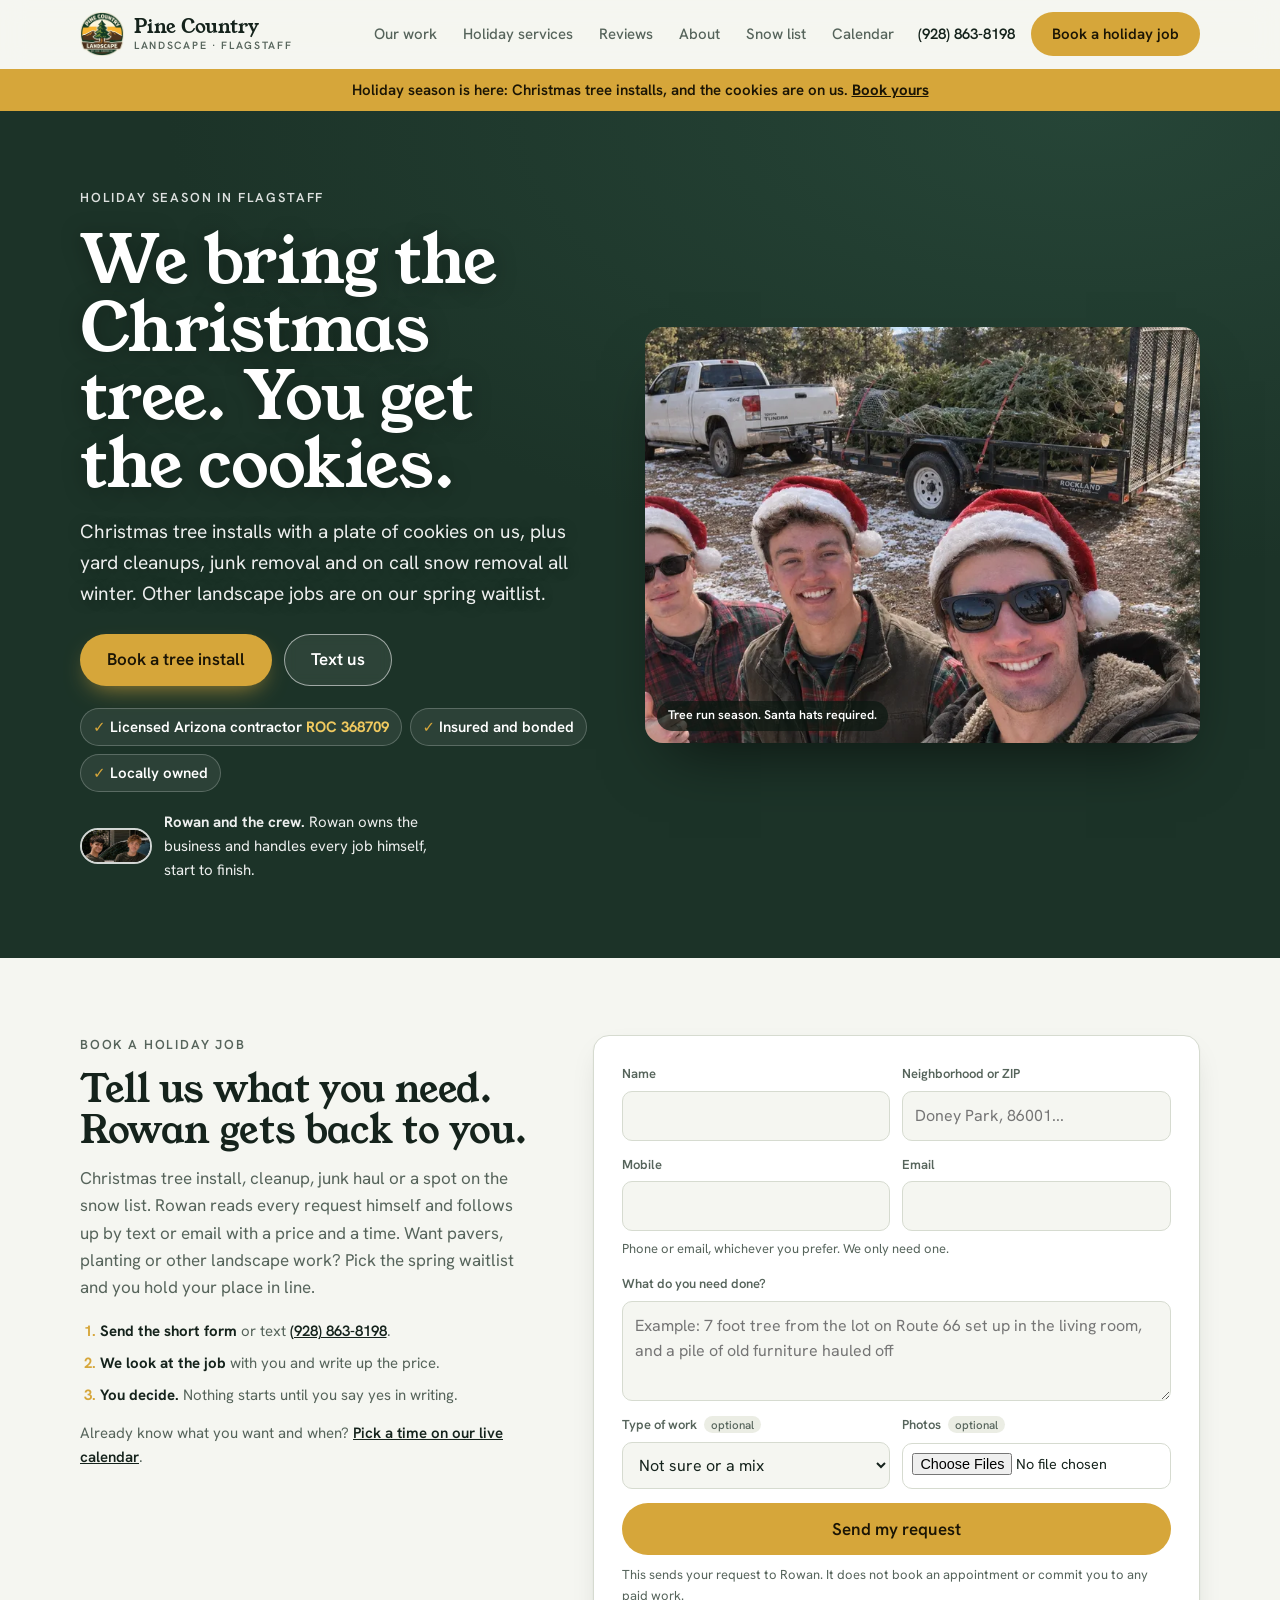
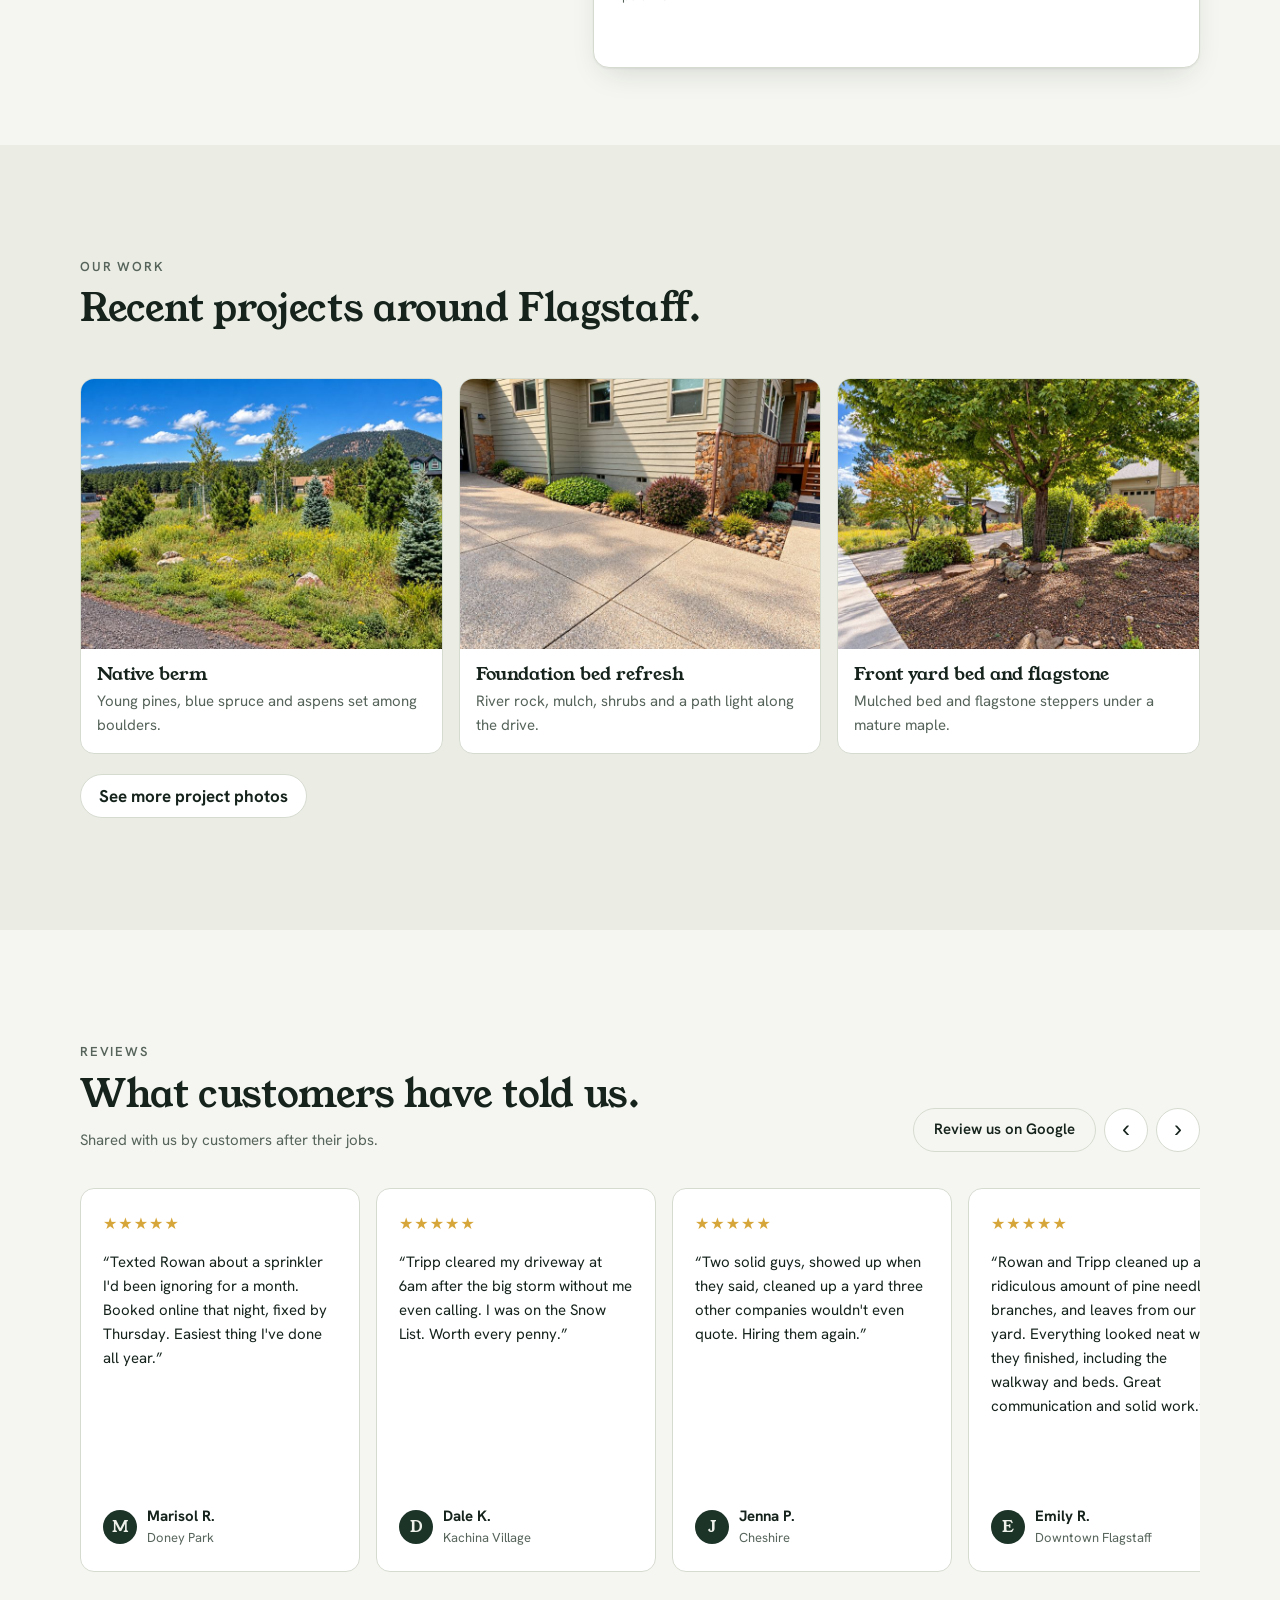
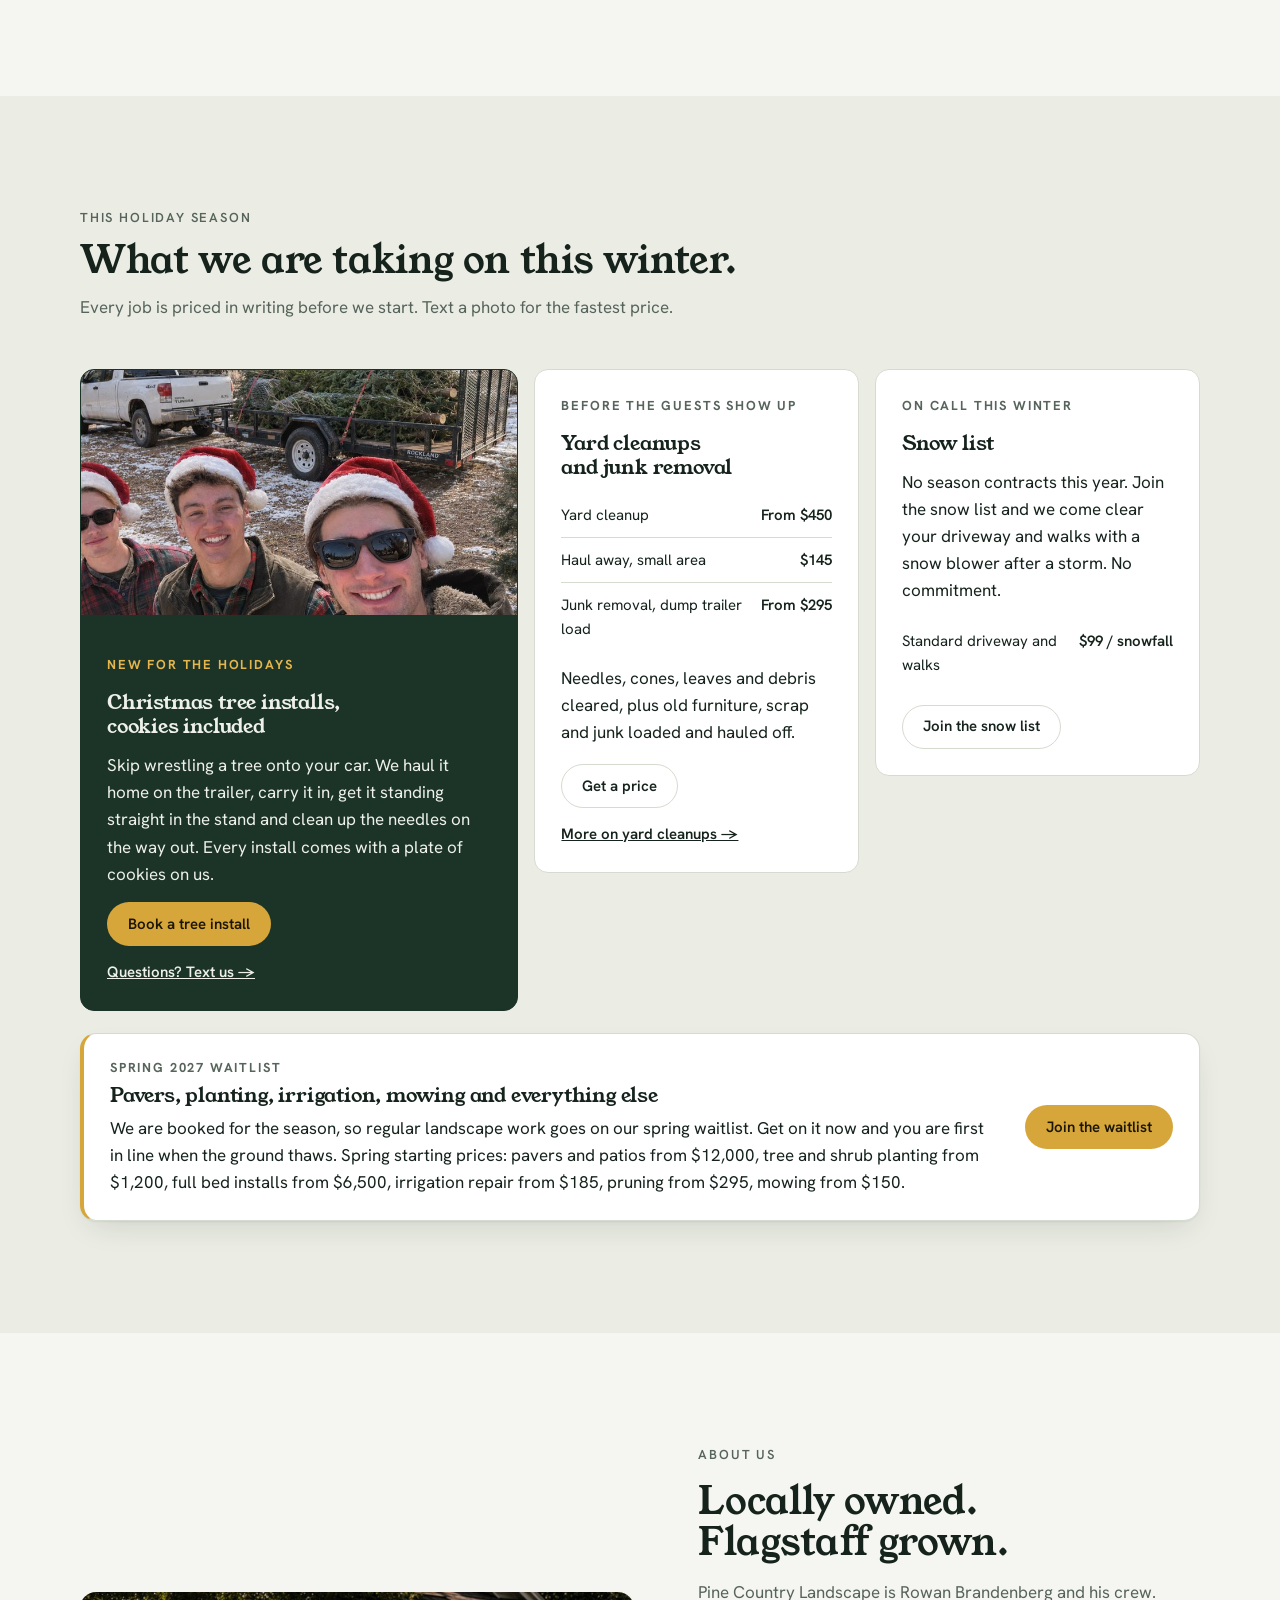
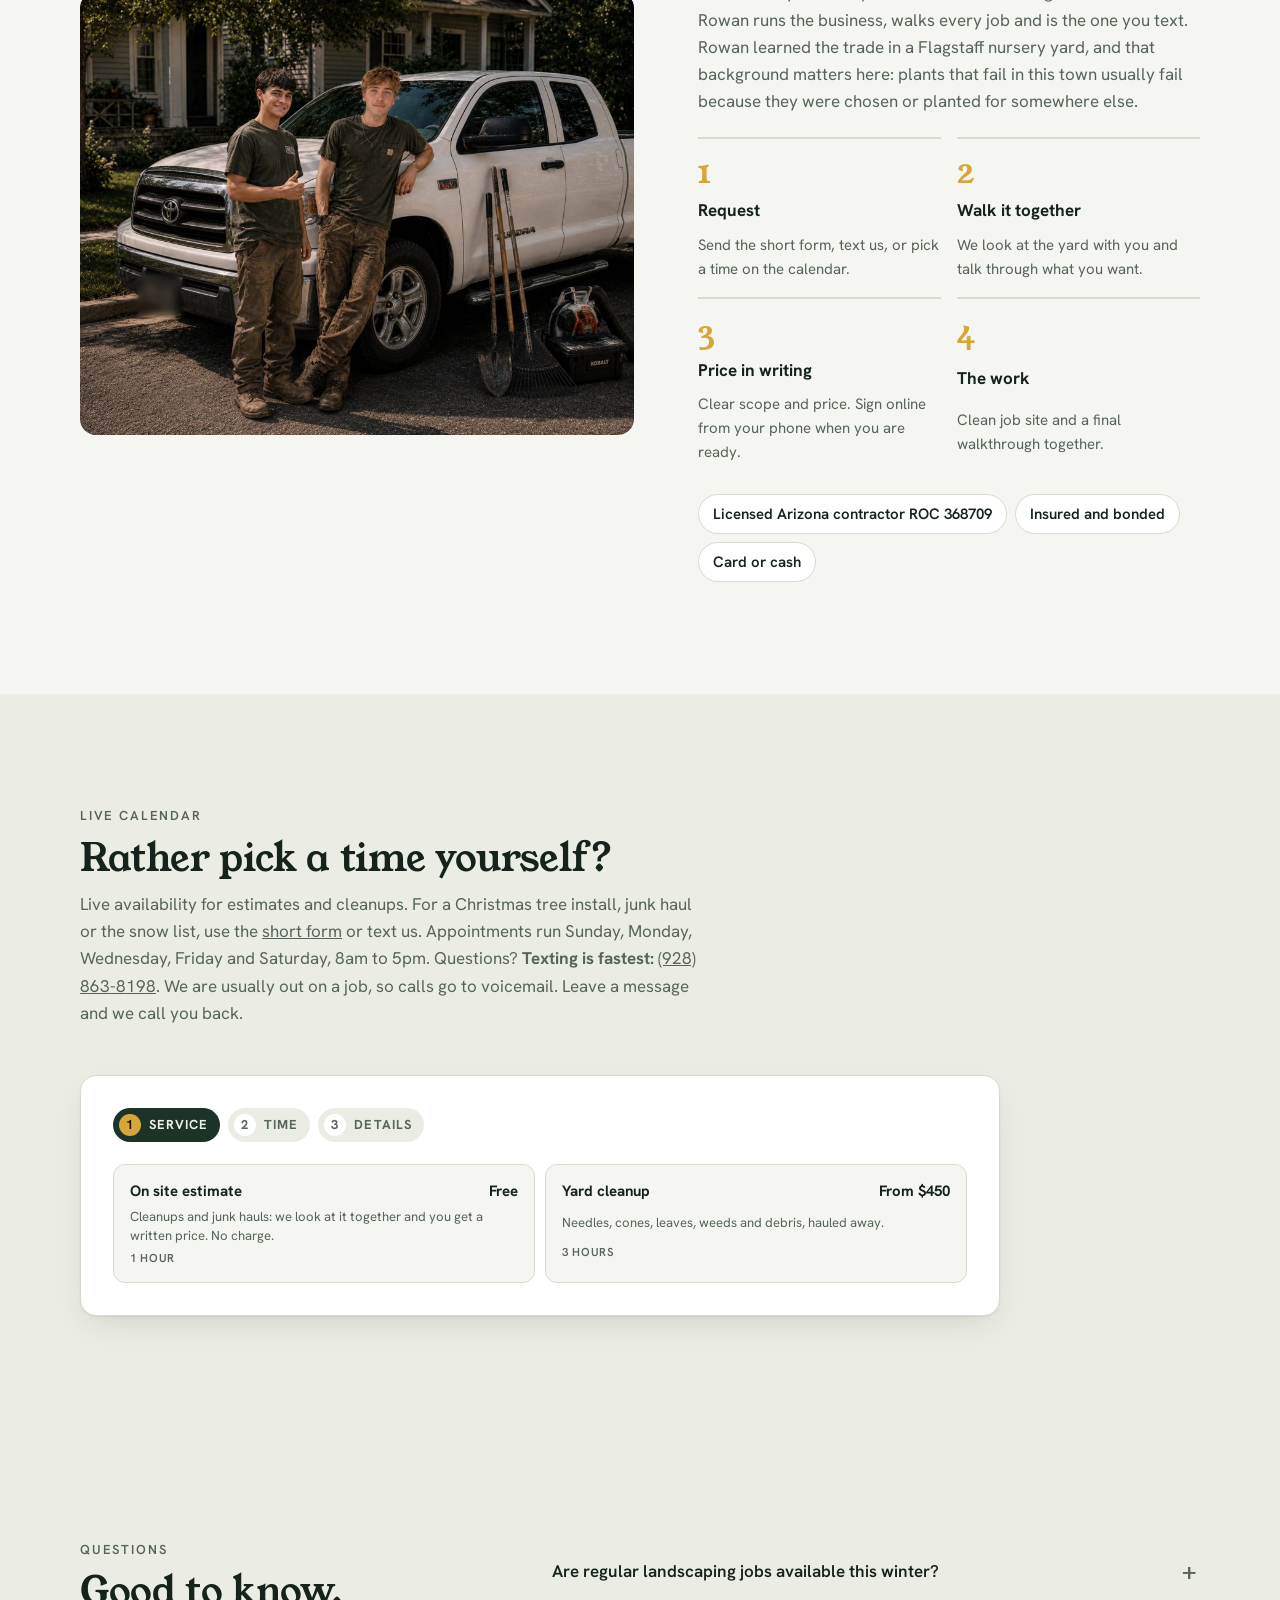
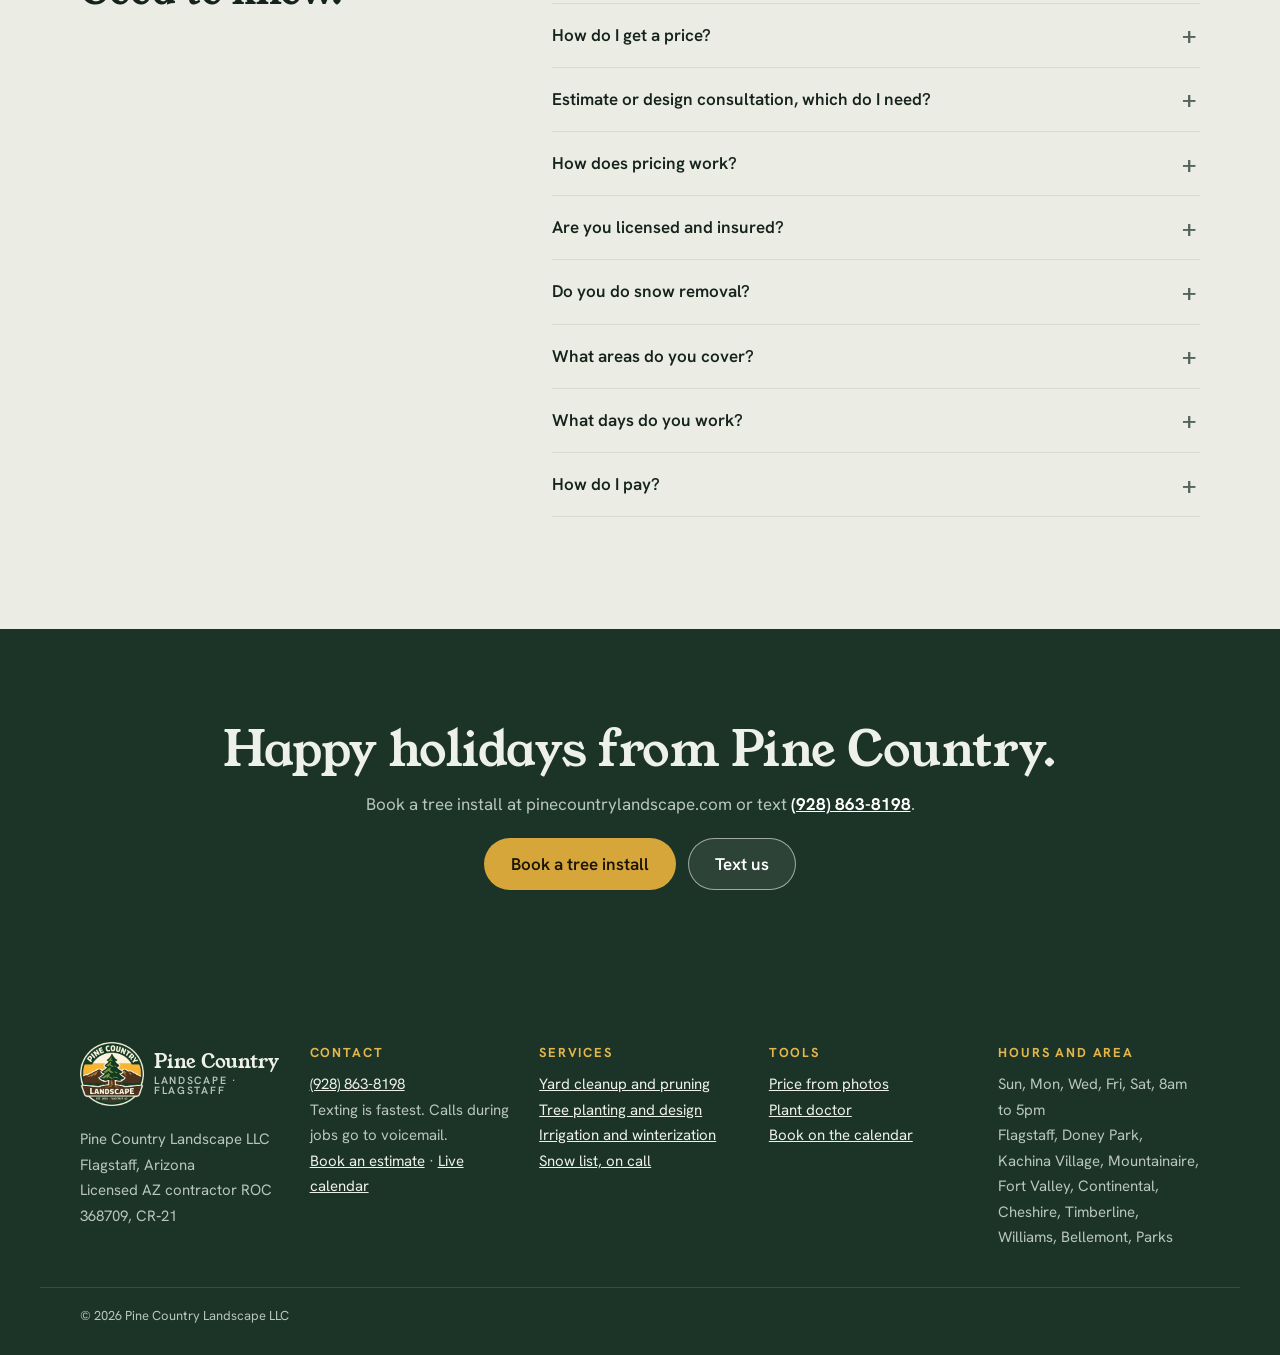
==== index.html @ 9faee5c8 "Swap in the original holiday crew photo Co-Authored-By: Claude Opus 5.5 <noreply@anthropic.com> Clau" ====
<!doctype html>
<html lang="en">
<head>
<meta charset="utf-8">
<meta name="viewport" content="width=device-width, initial-scale=1, viewport-fit=cover">
<title>Flagstaff Landscaping and Yard Care | Pine Country Landscape</title>
<meta name="description" content="Holiday season in Flagstaff: Christmas tree installs with free cookies, yard cleanups, junk removal and on call snow removal. Licensed contractor (ROC 368709). Text (928) 863-8198.">
<link rel="canonical" href="https://pinecountrylandscape.com/">
<meta property="og:site_name" content="Pine Country Landscape">
<meta property="og:locale" content="en_US">
<meta property="og:title" content="Christmas Tree Installs, Cleanups and Snow Removal in Flagstaff | Pine Country Landscape">
<meta property="og:description" content="Christmas tree installs with free cookies, yard cleanups, junk removal and on call snow removal for Flagstaff homes. Licensed, insured and bonded.">
<meta property="og:image" content="https://pinecountrylandscape.com/img/holiday-crew.jpg">
<meta property="og:image:alt" content="The Pine Country crew in Santa hats with the Tundra and a trailer loaded with Christmas trees">
<meta property="og:url" content="https://pinecountrylandscape.com/">
<meta property="og:type" content="website">
<meta name="twitter:card" content="summary_large_image">
<meta name="theme-color" content="#1c3328">
<link rel="icon" href="img/favicon-32.png" type="image/png" sizes="32x32">
<link rel="apple-touch-icon" href="img/apple-touch-icon.png">
<link rel="preconnect" href="https://fonts.googleapis.com">
<link rel="preconnect" href="https://fonts.gstatic.com" crossorigin>
<link rel="stylesheet" href="https://fonts.googleapis.com/css2?family=Hanken+Grotesk:wght@400;500;600;700&family=Young+Serif&display=swap">
<link rel="preload" as="image" href="img/holiday-crew-sm.webp" imagesrcset="img/holiday-crew-sm.webp 760w, img/holiday-crew.webp 1200w" imagesizes="(max-width: 900px) 100vw, 50vw">
<link rel="stylesheet" href="styles.css?v=20261122a">
<script type="application/ld+json">{"@context": "https://schema.org", "@type": "LandscapingBusiness", "@id": "https://pinecountrylandscape.com/#business", "name": "Pine Country Landscape", "legalName": "Pine Country Landscape LLC", "url": "https://pinecountrylandscape.com/", "telephone": "+1-928-863-8198", "image": "https://pinecountrylandscape.com/img/native-berm-peaks.jpg", "logo": "https://pinecountrylandscape.com/img/logo-badge.png", "description": "Locally owned, licensed (ROC 368709, CR-21) residential landscaping and hardscape contractor in Flagstaff, Arizona: Christmas tree installs, junk removal, on call snow removal, paver patios and driveways, yard cleanups and pine needle removal, pruning, mowing, weed control, debris hauling, irrigation repair, sprinkler timer installs, sprinkler winterization, winter watering, and tree and shrub planting with design consultations.", "address": {"@type": "PostalAddress", "addressLocality": "Flagstaff", "addressRegion": "AZ", "addressCountry": "US"}, "geo": {"@type": "GeoCoordinates", "latitude": 35.1983, "longitude": -111.6513}, "areaServed": [{"@type": "Place", "name": "Flagstaff, AZ"}, {"@type": "Place", "name": "Doney Park, AZ"}, {"@type": "Place", "name": "Kachina Village, AZ"}, {"@type": "Place", "name": "Mountainaire, AZ"}, {"@type": "Place", "name": "Fort Valley, AZ"}, {"@type": "Place", "name": "Continental, AZ"}, {"@type": "Place", "name": "Cheshire, AZ"}, {"@type": "Place", "name": "Timberline, AZ"}, {"@type": "Place", "name": "Williams, AZ"}, {"@type": "Place", "name": "Bellemont, AZ"}, {"@type": "Place", "name": "Parks, AZ"}], "openingHoursSpecification": [{"@type": "OpeningHoursSpecification", "dayOfWeek": ["Sunday", "Monday", "Wednesday", "Friday", "Saturday"], "opens": "08:00", "closes": "17:00"}], "priceRange": "$$", "currenciesAccepted": "USD", "paymentAccepted": "Cash, Credit Card", "founder": {"@type": "Person", "name": "Rowan Brandenberg"}, "hasCredential": {"@type": "EducationalOccupationalCredential", "credentialCategory": "Contractor license", "name": "Arizona ROC 368709, CR-21 Hardscaping and Irrigation Systems", "recognizedBy": {"@type": "GovernmentOrganization", "name": "Arizona Registrar of Contractors", "url": "https://roc.az.gov"}}, "hasOfferCatalog": {"@type": "OfferCatalog", "name": "Landscaping and yard care services in Flagstaff", "itemListElement": [{"@type": "OfferCatalog", "name": "Yard cleanup and seasonal care", "url": "https://pinecountrylandscape.com/yard-cleanup-flagstaff/", "itemListElement": [{"@type": "Offer", "itemOffered": {"@type": "Service", "name": "Yard cleanup and pine needle removal", "description": "Pine needles, cones, leaves, weeds and debris raked, cleared and hauled away. Typical Flagstaff lot.", "url": "https://pinecountrylandscape.com/yard-cleanup-flagstaff/"}, "priceCurrency": "USD", "priceSpecification": {"@type": "PriceSpecification", "minPrice": "450", "priceCurrency": "USD"}}, {"@type": "Offer", "itemOffered": {"@type": "Service", "name": "Pruning and shrub shaping", "description": "Shrubs, small trees and hedges shaped for health and form.", "url": "https://pinecountrylandscape.com/yard-cleanup-flagstaff/"}, "priceCurrency": "USD", "priceSpecification": {"@type": "PriceSpecification", "minPrice": "295", "priceCurrency": "USD"}}, {"@type": "Offer", "itemOffered": {"@type": "Service", "name": "Small area haul away", "description": "Clippings or debris from a small area that can be reasonably collected, loaded and hauled away.", "url": "https://pinecountrylandscape.com/yard-cleanup-flagstaff/"}, "priceCurrency": "USD", "price": "145"}, {"@type": "Offer", "itemOffered": {"@type": "Service", "name": "Tall grass add on (grass over 8 inches)", "description": "Added to the mowing price when grass is over 8 inches tall.", "url": "https://pinecountrylandscape.com/yard-cleanup-flagstaff/"}, "priceCurrency": "USD", "price": "100"}, {"@type": "Offer", "itemOffered": {"@type": "Service", "name": "Mowing, up to 1 acre", "description": "Each visit includes mowing, trimming, edging and blowing off walks and drives. $150 minimum for small yards.", "url": "https://pinecountrylandscape.com/yard-cleanup-flagstaff/"}, "priceCurrency": "USD", "priceSpecification": {"@type": "PriceSpecification", "minPrice": "150", "maxPrice": "200", "priceCurrency": "USD"}}, {"@type": "Offer", "itemOffered": {"@type": "Service", "name": "Mowing, up to 2 acres", "description": "Each visit includes mowing, trimming, edging and blowing off walks and drives.", "url": "https://pinecountrylandscape.com/yard-cleanup-flagstaff/"}, "priceCurrency": "USD", "price": "275"}, {"@type": "Offer", "itemOffered": {"@type": "Service", "name": "Weed control", "description": "Weeds pulled or trimmed, including mullein and thistle.", "url": "https://pinecountrylandscape.com/yard-cleanup-flagstaff/"}, "priceCurrency": "USD", "priceSpecification": {"@type": "PriceSpecification", "minPrice": "150", "priceCurrency": "USD"}}, {"@type": "Offer", "itemOffered": {"@type": "Service", "name": "Debris haul, dump trailer load", "description": "Yard debris and junk loaded and hauled away.", "url": "https://pinecountrylandscape.com/yard-cleanup-flagstaff/"}, "priceCurrency": "USD", "priceSpecification": {"@type": "PriceSpecification", "minPrice": "295", "priceCurrency": "USD"}}]}, {"@type": "OfferCatalog", "name": "Irrigation, winterization and winter watering", "url": "https://pinecountrylandscape.com/irrigation-flagstaff/", "itemListElement": [{"@type": "Offer", "itemOffered": {"@type": "Service", "name": "Irrigation repair", "description": "Leaks, heads, drip lines and zones. Includes the first hour.", "url": "https://pinecountrylandscape.com/irrigation-flagstaff/"}, "priceCurrency": "USD", "priceSpecification": {"@type": "PriceSpecification", "minPrice": "185", "priceCurrency": "USD"}}, {"@type": "Offer", "itemOffered": {"@type": "Service", "name": "Sprinkler timer install", "description": "Timer replacement and programming, including smart timers.", "url": "https://pinecountrylandscape.com/irrigation-flagstaff/"}, "priceCurrency": "USD", "priceSpecification": {"@type": "PriceSpecification", "minPrice": "295", "priceCurrency": "USD"}}, {"@type": "Offer", "itemOffered": {"@type": "Service", "name": "Sprinkler winterization blowout", "description": "Compressed air blowout of every zone before the hard freeze.", "url": "https://pinecountrylandscape.com/irrigation-flagstaff/"}, "priceCurrency": "USD", "priceSpecification": {"@type": "PriceSpecification", "minPrice": "165", "priceCurrency": "USD"}}, {"@type": "Offer", "itemOffered": {"@type": "Service", "name": "Winter watering visit", "description": "Deep watering for trees and shrubs on warmer days through dry winter months.", "url": "https://pinecountrylandscape.com/irrigation-flagstaff/"}, "priceCurrency": "USD", "price": "95"}, {"@type": "Offer", "itemOffered": {"@type": "Service", "name": "Tree and shrub diagnosis", "description": "On site check of irrigation, soil moisture and branches for struggling trees and shrubs.", "url": "https://pinecountrylandscape.com/irrigation-flagstaff/"}, "priceCurrency": "USD", "price": "95"}]}, {"@type": "OfferCatalog", "name": "Tree planting and landscape design", "url": "https://pinecountrylandscape.com/tree-planting-flagstaff/", "itemListElement": [{"@type": "Offer", "itemOffered": {"@type": "Service", "name": "Landscape design consultation", "description": "90 minute on site design consultation for trees, beds and full yard plans. Fee is credited toward your project.", "url": "https://pinecountrylandscape.com/tree-planting-flagstaff/"}, "priceCurrency": "USD", "price": "150"}, {"@type": "Offer", "itemOffered": {"@type": "Service", "name": "Tree and shrub planting", "description": "Aspen, spruce, pine, native shrubs and berms planned for Flagstaff elevation, elk and volcanic soil. Priced by written proposal.", "url": "https://pinecountrylandscape.com/tree-planting-flagstaff/"}, "priceCurrency": "USD"}]}, {"@type": "OfferCatalog", "name": "Estimates and advice", "itemListElement": [{"@type": "Offer", "itemOffered": {"@type": "Service", "name": "On site estimate", "description": "Walk the property together and get a written price for the work you have in mind.", "url": "https://pinecountrylandscape.com/#inquiry"}, "priceCurrency": "USD", "price": "0"}, {"@type": "Offer", "itemOffered": {"@type": "Service", "name": "Price from photos", "description": "Send photos of the job and get a ballpark price by text and email.", "url": "https://pinecountrylandscape.com/price-from-photos/"}, "priceCurrency": "USD", "price": "0"}, {"@type": "Offer", "itemOffered": {"@type": "Service", "name": "Plant doctor photo diagnosis", "description": "Send photos of a struggling tree or shrub and get a diagnosis and next steps by text and email.", "url": "https://pinecountrylandscape.com/plant-doctor/"}, "priceCurrency": "USD", "price": "0"}]}]}}</script>
<script type="application/ld+json">{"@context": "https://schema.org", "@type": "FAQPage", "mainEntity": [{"@type": "Question", "name": "Are regular landscaping jobs available this winter?", "acceptedAnswer": {"@type": "Answer", "text": "For the holiday season we are only taking Christmas tree installs, yard cleanups, junk removal and on call snow removal. Pavers, planting, irrigation, mowing and other landscape jobs go on our spring 2027 waitlist. Send a request and you hold your place in line."}}, {"@type": "Question", "name": "How do I get a price?", "acceptedAnswer": {"@type": "Answer", "text": "Book an estimate with the short form on this page, or text (928) 863-8198. Rowan follows up to look at the job with you and gives you the price in writing. There is no charge for an estimate visit, and nothing starts until you say yes."}}, {"@type": "Question", "name": "Estimate or design consultation, which do I need?", "acceptedAnswer": {"@type": "Answer", "text": "Most jobs, up to about $3,000, get an estimate: we walk it with you and give you a written price at no charge. Bigger projects like pavers, hardscape and full yard installs start with a 90 minute design consultation on site. It costs $150, and the full $150 is credited toward your project if you go ahead. Not sure which you need? Send a request and Rowan will tell you before anything is booked or charged."}}, {"@type": "Question", "name": "How does pricing work?", "acceptedAnswer": {"@type": "Answer", "text": "Our services list starting prices for a typical Flagstaff lot. Bigger or more involved jobs get a written, itemized quote after we see the property. The price is confirmed with you before any work starts."}}, {"@type": "Question", "name": "Are you licensed and insured?", "acceptedAnswer": {"@type": "Answer", "text": "Yes. Pine Country Landscape LLC is a licensed Arizona contractor, ROC 368709, classification CR-21 Hardscaping and Irrigation Systems. We carry general liability and workers' compensation insurance and are bonded."}}, {"@type": "Question", "name": "Do you do snow removal?", "acceptedAnswer": {"@type": "Answer", "text": "Yes, on call. We are not selling season contracts this winter. Get on our snow list and we clear your driveway and walks with a snow blower after a storm, $99 a snowfall for a standard driveway and walks. See the snow removal page to join the list."}}, {"@type": "Question", "name": "What areas do you cover?", "acceptedAnswer": {"@type": "Answer", "text": "Flagstaff and about 25 minutes out: Doney Park, Kachina Village, Mountainaire, Fort Valley, Continental, Cheshire, Timberline, Williams, Bellemont and Parks."}}, {"@type": "Question", "name": "What days do you work?", "acceptedAnswer": {"@type": "Answer", "text": "Sunday, Monday, Wednesday, Friday and Saturday, 8am to 5pm."}}, {"@type": "Question", "name": "How do I pay?", "acceptedAnswer": {"@type": "Answer", "text": "Card or cash. Most service jobs are paid when the work is done. Larger projects are billed on a schedule written into your agreement, which you can review and sign online."}}]}</script>
<script type="application/ld+json">{"@context": "https://schema.org", "@type": "WebSite", "@id": "https://pinecountrylandscape.com/#website", "name": "Pine Country Landscape", "url": "https://pinecountrylandscape.com/", "publisher": {"@id": "https://pinecountrylandscape.com/#business"}}</script>
</head>
<body class="home">

<a class="skip" href="#main">Skip to content</a>
<span id="top"></span>

<header class="site-head" id="site-head">
  <div class="wrap head-in">
    <a class="brand" href="#top" aria-label="Pine Country Landscape home">
      <img class="brand-mark" src="img/logo-badge.png" alt="" width="44" height="44">
      <span class="brand-name">Pine Country<small>Landscape &middot; Flagstaff</small></span>
    </a>
    <nav class="nav" aria-label="Main">
      <a href="#work">Our work</a>
      <a href="#holiday">Holiday services</a>
      <a href="#reviews">Reviews</a>
      <a href="#about">About</a>
      <a href="/snow-removal-flagstaff/">Snow list</a>
      <a href="#book">Calendar</a>
    </nav>
    <div class="head-cta">
      <a class="phone" href="tel:+19288638198" data-phone data-track="call_click" data-label="header">(928) 863-8198</a>
      <a class="btn btn-gold" href="#inquiry" data-track="cta_click" data-label="header">Book a holiday job</a>
    </div>
  </div>
</header>

<a class="season-bar" href="#holiday" data-season-snow>Holiday season is here: Christmas tree installs, and the cookies are on us. <b>Book yours</b></a>

<main id="main">

<section class="hero2" aria-labelledby="hero-h">
  <div class="wrap hero2-in">
    <div class="hero2-copy">
      <p class="eyebrow eyebrow-light">Holiday season in Flagstaff</p>
      <h1 id="hero-h">We bring the Christmas tree. You get the cookies.</h1>
      <p class="hero-sub">Christmas tree installs with a plate of cookies on us, plus yard cleanups, junk removal and on call snow removal all winter. Other landscape jobs are on our spring waitlist.</p>
      <div class="hero-actions">
        <a class="btn btn-gold btn-lg" href="#inquiry" data-holiday-pick="tree" data-track="cta_click" data-label="hero">Book a tree install</a>
        <a class="btn btn-ghost btn-lg" data-sms href="sms:+19288638198" data-track="text_click" data-label="hero">Text us</a>
      </div>
      <ul class="trust2" aria-label="Credentials">
        <li data-roc-badge hidden>Licensed Arizona contractor <b data-roc-number></b></li>
        <li data-insured hidden>Insured and bonded</li>
        <li>Locally owned</li>
      </ul>
      <p class="team-chip"><img src="img/team-faces.jpg" alt="" width="72" height="36"><span><b>Rowan and the crew.</b> Rowan owns the business and handles every job himself, start to finish.</span></p>
    </div>
    <figure class="hero2-photo">
      <picture class="hero2-img">
    <source type="image/webp" srcset="img/holiday-crew-sm.webp 760w, img/holiday-crew.webp 1200w" sizes="(max-width: 900px) 100vw, 50vw">
    <img src="img/holiday-crew.jpg" width="1200" height="1169" alt="Rowan and the Pine Country crew in Santa hats in the snowy pines, with the Tundra and a trailer loaded with Christmas trees behind them" fetchpriority="high">
  </picture>
      <figcaption>Tree run season. Santa hats required.</figcaption>
    </figure>
  </div>
</section>

<section class="section inq-sec" id="inquiry" aria-labelledby="inq-h">
  <div class="wrap inq-in">
    <div class="inq-copy">
      <p class="eyebrow">Book a holiday job</p>
      <h2 id="inq-h">Tell us what you need. Rowan gets back to you.</h2>
      <p class="lede">Christmas tree install, cleanup, junk haul or a spot on the snow list. Rowan reads every request himself and follows up by text or email with a price and a time. Want pavers, planting or other landscape work? Pick the spring waitlist and you hold your place in line.</p>
      <ol class="mini-steps">
        <li><b>Send the short form</b> or text <a data-sms href="sms:+19288638198" data-track="text_click" data-label="inquiry_copy">(928) 863-8198</a>.</li>
        <li><b>We look at the job</b> with you and write up the price.</li>
        <li><b>You decide.</b> Nothing starts until you say yes in writing.</li>
      </ol>
      <p class="inq-alt">Already know what you want and when? <a href="#book" data-track="cta_click" data-label="inquiry_to_calendar">Pick a time on our live calendar</a>.</p>
    </div>

    <form class="inq-form card" id="inq-form" novalidate>
      <div class="row2">
        <div class="field"><label for="iq-name">Name</label><input id="iq-name" name="name" autocomplete="name" required></div>
        <div class="field"><label for="iq-area">Neighborhood or ZIP</label><input id="iq-area" name="area" autocomplete="postal-code" placeholder="Doney Park, 86001..." required></div>
      </div>
      <div class="row2">
        <div class="field"><label for="iq-phone">Mobile</label><input id="iq-phone" name="phone" type="tel" inputmode="tel" autocomplete="tel"></div>
        <div class="field"><label for="iq-email">Email</label><input id="iq-email" name="email" type="email" inputmode="email" autocomplete="email" autocapitalize="off" spellcheck="false"></div>
      </div>
      <p class="hint" id="iq-contact-hint">Phone or email, whichever you prefer. We only need one.</p>
      <div class="field"><label for="iq-desc">What do you need done?</label><textarea id="iq-desc" name="description" rows="3" required placeholder="Example: 7 foot tree from the lot on Route 66 set up in the living room, and a pile of old furniture hauled off"></textarea></div>
      <div class="row2">
        <div class="field"><label for="iq-svc">Type of work <span class="opt-tag">optional</span></label>
          <select id="iq-svc" name="service">
            <option value="">Not sure or a mix</option>
            <option value="other" data-tag="Christmas tree install" data-key="tree">Christmas tree install (free cookies)</option>
            <option value="cleanup">Yard cleanup or needle removal</option>
            <option value="cleanup" data-tag="Junk removal" data-key="junk">Junk removal and hauling</option>
            <option value="snow" data-tag="Snow list, on call" data-key="snow">Snow list, on call removal</option>
            <option value="other" data-tag="Spring 2027 waitlist" data-key="waitlist">Spring waitlist: pavers, planting, irrigation, mowing and other landscape work</option>
          </select></div>
        <div class="field"><label for="iq-photos">Photos <span class="opt-tag">optional</span></label>
          <input id="iq-photos" type="file" accept="image/*" multiple>
        </div>
      </div>
      <div class="est-thumbs" id="iq-thumbs" aria-live="polite"></div>
      <input class="hp" name="website" tabindex="-1" autocomplete="off" aria-hidden="true">
      <button class="btn btn-gold btn-lg btn-block" type="submit">Send my request</button>
      <p class="hint inq-fine">This sends your request to Rowan. It does not book an appointment or commit you to any paid work.</p>
      <p class="form-msg" role="status" aria-live="polite" tabindex="-1"></p>
    </form>

    <div class="inq-done card" id="inq-done" hidden tabindex="-1">
      <svg viewBox="0 0 48 48" aria-hidden="true"><circle cx="24" cy="24" r="22" fill="none" stroke="currentColor" stroke-width="2.5"/><path d="m14 25 7 7 13-15" fill="none" stroke="currentColor" stroke-width="3" stroke-linecap="round" stroke-linejoin="round"/></svg>
      <h3>Got it. Thanks!</h3>
      <p data-inq-done-text>Rowan will get back to you to talk through the work.</p>
      <p class="inq-book"><a class="btn btn-gold btn-lg" href="#book" data-inq-book>Pick a time now</a></p>
      <p class="inq-book-note">Rowan's calendar is live. Pick a time that works and you are on the schedule.</p>
    </div>
  </div>
</section>

<section class="section section-tint" id="work" aria-labelledby="work-h">
  <div class="wrap">
    <div class="sec-head">
      <p class="eyebrow">Our work</p>
      <h2 id="work-h">Recent projects around Flagstaff.</h2>
    </div>
    <div class="proj-grid">
      <figure class="proj">
        <button type="button" data-full="img/native-berm-peaks.jpg"><img src="img/native-berm-peaks-sm.jpg" width="760" height="570" loading="lazy" alt="Native berm with young pines, blue spruce, aspens and boulders, with the peaks in the background"></button>
        <figcaption><b>Native berm</b><span>Young pines, blue spruce and aspens set among boulders.</span></figcaption>
      </figure>
      <figure class="proj">
        <button type="button" data-full="img/foundation-bed.jpg"><img src="img/foundation-bed-sm.jpg" width="760" height="570" loading="lazy" alt="Foundation planting bed with river rock, mulch, shrubs and a path light along a driveway"></button>
        <figcaption><b>Foundation bed refresh</b><span>River rock, mulch, shrubs and a path light along the drive.</span></figcaption>
      </figure>
      <figure class="proj">
        <button type="button" data-full="img/mature-maple-bed.jpg"><img src="img/mature-maple-bed-sm.jpg" width="760" height="570" loading="lazy" alt="Mulched bed under a mature maple with flagstone steppers and shrubs"></button>
        <figcaption><b>Front yard bed and flagstone</b><span>Mulched bed and flagstone steppers under a mature maple.</span></figcaption>
      </figure>
    </div>
    <details class="more-photos">
      <summary>See more project photos</summary>
      <div class="gallery" id="gallery">
        <figure class="g"><button type="button" data-full="img/spruce-transplant.jpg"><img width="760" height="570" src="img/spruce-transplant-sm.jpg" alt="Mini excavator setting a large balled blue spruce beside a two story home" loading="lazy"></button><figcaption>Large spruce transplant, machine set</figcaption></figure>
        <figure class="g"><button type="button" data-full="img/mowed-lawn-ponderosa.jpg"><img width="760" height="570" src="img/mowed-lawn-ponderosa-sm.jpg" alt="Freshly striped lawn under tall ponderosa pines with a zero turn mower" loading="lazy"></button><figcaption>Lawn care under the ponderosas</figcaption></figure>
        <figure class="g"><button type="button" data-full="img/berm-watering.jpg"><img width="760" height="570" src="img/berm-watering-sm.jpg" alt="Watering a new native berm of pines, spruce and boulders at golden hour" loading="lazy"></button><figcaption>Establishment watering, new berm</figcaption></figure>
        <figure class="g"><button type="button" data-full="img/fall-maples-walk.jpg"><img width="760" height="570" src="img/fall-maples-walk-sm.jpg" alt="Maples turning red and gold along a walkway with a fresh mulch bed" loading="lazy"></button><figcaption>Maple walk, early fall color</figcaption></figure>
        <figure class="g"><button type="button" data-full="img/rig-zero-turn.jpg"><img width="760" height="570" src="img/rig-zero-turn-sm.jpg" alt="Work trailer with an 80 volt zero turn mower hitched behind a white SUV at a job site" loading="lazy" style="object-position:72% 50%"></button><figcaption>The rig, loaded and ready</figcaption></figure>
        <figure class="g"><button type="button" data-full="img/nursery-haul.jpg"><img width="760" height="570" src="img/nursery-haul-sm.jpg" alt="Trailer loaded with aspens, spruce and potting mix on a pine lined highway" loading="lazy"></button><figcaption>Fresh stock from the nursery</figcaption></figure>
        <figure class="g"><button type="button" data-full="img/shrub-shaping.jpg"><img width="760" height="570" src="img/shrub-shaping-sm.jpg" alt="Shrubs shaped round beside a driveway, clippings still on the concrete" loading="lazy"></button><figcaption>Shrub shaping, mid job</figcaption></figure>
        <figure class="g"><button type="button" data-full="img/string-trimming.jpg"><img width="760" height="570" src="img/string-trimming-sm.jpg" alt="Crew member string trimming mullein and weeds around young pines" loading="lazy"></button><figcaption>Weed control around young pines</figcaption></figure>
        <figure class="g"><button type="button" data-full="img/debris-haul.jpg"><img width="760" height="570" src="img/debris-haul-sm.jpg" alt="Tandem trailer loaded with a mound of cleared brush and a zero turn mower" loading="lazy"></button><figcaption>Overgrowth cleared and hauled</figcaption></figure>
      </div>
    </details>
  </div>
</section>

<section class="section reviews-sec" id="reviews" aria-labelledby="reviews-h">
  <div class="wrap">
    <div class="rv-head">
      <div class="sec-head">
        <p class="eyebrow">Reviews</p>
        <h2 id="reviews-h">What customers have told us.</h2>
        <p class="rv-note">Shared with us by customers after their jobs.</p>
      </div>
      <div class="rv-ctrl">
        <a class="btn btn-line" id="rv-leave" href="#" target="_blank" rel="noopener" hidden>Review us on Google</a>
        <button type="button" class="rv-arrow" data-dir="-1" aria-label="Previous reviews">&lsaquo;</button>
        <button type="button" class="rv-arrow" data-dir="1" aria-label="Next reviews">&rsaquo;</button>
      </div>
    </div>
    <div class="rv-track" id="rv-track" tabindex="0" aria-label="Customer reviews, scroll sideways for more"></div>
  </div>
</section>

<section class="section section-tint" id="holiday" aria-labelledby="holiday-h">
  <div class="wrap">
    <div class="sec-head">
      <p class="eyebrow">This holiday season</p>
      <h2 id="holiday-h">What we are taking on this winter.</h2>
      <p class="lede">Every job is priced in writing before we start. Text a photo for the fastest price.</p>
    </div>

    <div class="svc-grid">
      <article class="svc svc-feature">
        <img src="img/holiday-crew-sm.jpg" width="760" height="741" alt="The Pine Country crew in Santa hats with a trailer loaded with Christmas trees" loading="lazy">
        <div class="svc-body">
          <p class="svc-kicker">New for the holidays</p>
          <h3>Christmas tree installs, cookies included</h3>
          <p>Skip wrestling a tree onto your car. We haul it home on the trailer, carry it in, get it standing straight in the stand and clean up the needles on the way out. Every install comes with a plate of cookies on us.</p>
          <a class="btn btn-pine" href="#inquiry" data-holiday-pick="tree" data-track="cta_click" data-label="svc_tree">Book a tree install</a>
          <a class="svc-more" href="sms:+19288638198" data-sms>Questions? Text us &rarr;</a>
        </div>
      </article>

      <article class="svc">
        <p class="svc-kicker">Before the guests show up</p>
        <h3>Yard cleanups and junk removal</h3>
        <ul class="price-list">
          <li><span>Yard cleanup</span><b>From $450</b></li>
          <li><span>Haul away, small area</span><b>$145</b></li>
          <li><span>Junk removal, dump trailer load</span><b>From $295</b></li>
        </ul>
        <p class="svc-foot">Needles, cones, leaves and debris cleared, plus old furniture, scrap and junk loaded and hauled off.</p>
        <a class="btn btn-line" href="#inquiry" data-holiday-pick="junk" data-track="cta_click" data-label="svc_junk">Get a price</a>
        <a class="svc-more" href="/yard-cleanup-flagstaff/">More on yard cleanups &rarr;</a>
      </article>

      <article class="svc">
        <p class="svc-kicker">On call this winter</p>
        <h3>Snow list</h3>
        <p>No season contracts this year. Join the snow list and we come clear your driveway and walks with a snow blower after a storm. No commitment.</p>
        <ul class="price-list"><li><span>Standard driveway and walks</span><b>$99 / snowfall</b></li></ul>
        <a class="btn btn-line" href="/snow-removal-flagstaff/" data-track="cta_click" data-label="svc_snow">Join the snow list</a>
      </article>
    </div>

    <div class="waitlist card">
      <div>
        <p class="svc-kicker">Spring 2027 waitlist</p>
        <h3>Pavers, planting, irrigation, mowing and everything else</h3>
        <p>We are booked for the season, so regular landscape work goes on our spring waitlist. Get on it now and you are first in line when the ground thaws. Spring starting prices: pavers and patios from $12,000, tree and shrub planting from $1,200, full bed installs from $6,500, irrigation repair from $185, pruning from $295, mowing from $150.</p>
      </div>
      <a class="btn btn-gold" href="#inquiry" data-holiday-pick="waitlist" data-track="cta_click" data-label="waitlist">Join the waitlist</a>
    </div>
  </div>
</section>

<section class="section" id="about" aria-labelledby="about-h">
  <div class="wrap about">
    <figure class="about-photo">
      <img src="img/team-truck-sm.jpg" width="900" height="720" alt="Pine Country Landscape crew leaning against their white Toyota Tundra work truck with shovels, a rake and a leaf blower" loading="lazy">
    </figure>
    <div class="about-copy">
      <p class="eyebrow">About us</p>
      <h2 id="about-h">Locally owned. Flagstaff grown.</h2>
      <p>Pine Country Landscape is Rowan Brandenberg and his crew. Rowan runs the business, walks every job and is the one you text. Rowan learned the trade in a Flagstaff nursery yard, and that background matters here: plants that fail in this town usually fail because they were chosen or planted for somewhere else.</p>
      <ol class="steps steps-compact">
        <li><b>Request</b><span>Send the short form, text us, or pick a time on the calendar.</span></li>
        <li><b>Walk it together</b><span>We look at the yard with you and talk through what you want.</span></li>
        <li><b>Price in writing</b><span>Clear scope and price. Sign online from your phone when you are ready.</span></li>
        <li><b>The work</b><span>Clean job site and a final walkthrough together.</span></li>
      </ol>
      <ul class="about-points">
        <li data-roc-badge hidden>Licensed Arizona contractor <span data-roc-number></span></li>
        <li data-insured hidden>Insured and bonded</li>
        <li>Card or cash</li>
      </ul>
    </div>
  </div>
</section>

<section class="section section-tint book-sec" id="book" aria-labelledby="book-h">
  <div class="wrap">
    <div class="sec-head">
      <p class="eyebrow">Live calendar</p>
      <p class="next-open next-open-dark" data-next-open hidden><span class="dot" aria-hidden="true"></span><span data-next-open-text></span></p>
      <h2 id="book-h">Rather pick a time yourself?</h2>
      <p class="lede">Live availability for estimates and cleanups. For a Christmas tree install, junk haul or the snow list, use the <a href="#inquiry">short form</a> or text us. Appointments run Sunday, Monday, Wednesday, Friday and Saturday, 8am to 5pm. Questions? <b>Texting is fastest:</b> <a data-sms href="sms:+19288638198">(928) 863-8198</a>. We are usually out on a job, so calls go to voicemail. Leave a message and we call you back.</p>
    </div>

    <div class="booker card" id="booker">
      <ol class="bk-steps" aria-label="Booking steps">
        <li class="on" data-s="1">Service</li>
        <li data-s="2">Time</li>
        <li data-s="3">Details</li>
      </ol>

      <div class="bk-panel" data-panel="1">
        <div class="svc-pick" id="svc-pick" role="radiogroup" aria-label="Choose a service"></div>
      </div>

      <div class="bk-panel" data-panel="2" hidden>
        <div class="bk-summary" id="bk-sum-1"></div>
        <div class="days" id="days" role="listbox" aria-label="Choose a day"></div>
        <div class="slots" id="slots" aria-live="polite"></div>
        <div class="bk-nav"><button class="btn btn-line" type="button" data-back="1">Back</button></div>
      </div>

      <form class="bk-panel" data-panel="3" id="bk-form" hidden novalidate>
        <div class="bk-summary" id="bk-sum-2"></div>
        <div class="row2">
          <div class="field"><label for="bk-name">Full name</label><input id="bk-name" name="name" autocomplete="name" required></div>
          <div class="field"><label for="bk-address">Service address</label><input id="bk-address" name="address" autocomplete="street-address" placeholder="Street, city" required></div>
        </div>
        <div class="row2">
          <div class="field"><label for="bk-phone">Phone</label><input id="bk-phone" name="phone" type="tel" autocomplete="tel"></div>
          <div class="field"><label for="bk-email">Email</label><input id="bk-email" name="email" type="email" autocomplete="email"></div>
        </div>
        <p class="hint">Phone, email, or both. We need at least one to confirm.</p>
        <div class="field promo-field"><label for="bk-promo">Promo code (optional)</label><input id="bk-promo" name="promo" data-promo autocomplete="off" placeholder="PINE10-XXXXX"></div>
        <div class="field"><label for="bk-notes">What are we looking at?</label><textarea id="bk-notes" name="notes" rows="3" placeholder="Rough size, what you want done, gate code, pets"></textarea></div>
        <input class="hp" name="website" tabindex="-1" autocomplete="off" aria-hidden="true">
        <div class="bk-nav">
          <button class="btn btn-line" type="button" data-back="2">Back</button>
          <button class="btn btn-gold" type="submit">Confirm booking</button>
        </div>
        <p class="form-msg" role="status" aria-live="polite"></p>
      </form>

      <div class="bk-panel bk-done" data-panel="4" hidden>
        <svg viewBox="0 0 48 48" aria-hidden="true"><circle cx="24" cy="24" r="22" fill="none" stroke="currentColor" stroke-width="2.5"/><path d="m14 25 7 7 13-15" fill="none" stroke="currentColor" stroke-width="3" stroke-linecap="round" stroke-linejoin="round"/></svg>
        <h3>You are booked.</h3>
        <p id="bk-done-text"></p>
        <button class="btn btn-line" type="button" id="bk-again">Book another visit</button>
      </div>
      <p class="preview-note" id="preview-note" hidden>Preview mode: times shown are examples and bookings are not sent. Connect the booking endpoint in config.js to go live.</p>
    </div>
  </div>
</section>

<section class="section section-tint" id="faq" aria-labelledby="faq-h">
  <div class="wrap faq-wrap">
    <div class="sec-head">
      <p class="eyebrow">Questions</p>
      <h2 id="faq-h">Good to know.</h2>
    </div>
    <div class="faq">
      <details><summary>Are regular landscaping jobs available this winter?</summary><p>For the holiday season we are only taking Christmas tree installs, yard cleanups, junk removal and on call snow removal. Pavers, planting, irrigation, mowing and other landscape jobs go on our spring 2027 waitlist. <a href="#inquiry">Send a request</a> and you hold your place in line.</p></details>
      <details><summary>How do I get a price?</summary><p>Book an estimate with the <a href="#inquiry">short form</a> on this page, or text (928) 863-8198. Rowan follows up to look at the job with you and gives you the price in writing. There is no charge for an estimate visit, and nothing starts until you say yes.</p></details>
      <details><summary>Estimate or design consultation, which do I need?</summary><p>Most jobs, up to about $3,000, get an estimate: we walk it with you and give you a written price at no charge. Bigger projects like pavers, hardscape and full yard installs start with a 90 minute design consultation on site. It costs $150, and the full $150 is credited toward your project if you go ahead. Not sure which you need? Send a request and Rowan will tell you before anything is booked or charged.</p></details>
      <details><summary>How does pricing work?</summary><p>Our services list starting prices for a typical Flagstaff lot. Bigger or more involved jobs get a written, itemized quote after we see the property. The price is confirmed with you before any work starts.</p></details>
      <details><summary>Are you licensed and insured?</summary><p>Yes. Pine Country Landscape LLC is a licensed Arizona contractor, ROC 368709, classification CR-21 Hardscaping and Irrigation Systems. We carry general liability and workers&#x27; compensation insurance and are bonded.</p></details>
      <details><summary>Do you do snow removal?</summary><p>Yes, on call. We are not selling season contracts this winter. Get on our <a href="/snow-removal-flagstaff/">snow list</a> and we clear your driveway and walks with a snow blower after a storm, $99 a snowfall for a standard driveway and walks.</p></details>
      <details><summary>What areas do you cover?</summary><p>Flagstaff and about 25 minutes out: Doney Park, Kachina Village, Mountainaire, Fort Valley, Continental, Cheshire, Timberline, Williams, Bellemont and Parks.</p></details>
      <details><summary>What days do you work?</summary><p>Sunday, Monday, Wednesday, Friday and Saturday, 8am to 5pm.</p></details>
      <details><summary>How do I pay?</summary><p>Card or cash. Most service jobs are paid when the work is done. Larger projects are billed on a schedule written into your agreement, which you can review and sign online.</p></details>
    </div>
  </div>
</section>

<section class="final-cta" aria-labelledby="final-h">
  <div class="wrap final-in">
    <h2 id="final-h">Happy holidays from Pine Country.</h2>
    <p>Book a tree install at pinecountrylandscape.com or text <a data-sms href="sms:+19288638198" data-track="text_click" data-label="final">(928) 863-8198</a>.</p>
    <div class="hero-actions">
      <a class="btn btn-gold btn-lg" href="#inquiry" data-holiday-pick="tree" data-track="cta_click" data-label="final">Book a tree install</a>
      <a class="btn btn-ghost btn-lg" data-sms href="sms:+19288638198" data-track="text_click" data-label="final_btn">Text us</a>
    </div>
  </div>
</section>

</main>

<footer class="foot">
  <div class="wrap foot-in">
    <div>
      <a class="brand brand-foot" href="/"><img class="brand-mark" src="/img/logo-badge.png" alt="" width="44" height="44"><span class="brand-name">Pine Country<small>Landscape &middot; Flagstaff</small></span></a>
      <p class="foot-note">Pine Country Landscape LLC<br>Flagstaff, Arizona<br><span data-roc-badge hidden>Licensed AZ contractor <span data-roc-number></span>, CR&#8209;21</span></p>
    </div>
    <div>
      <p class="foot-h">Contact</p>
      <p><a href="tel:+19288638198" data-phone data-track="call_click" data-label="footer">(928) 863-8198</a><br>Texting is fastest. Calls during jobs go to voicemail.<br><a href="/#inquiry" data-track="cta_click" data-label="footer">Book an estimate</a> &middot; <a href="/#book">Live calendar</a></p>
    </div>
    <div>
      <p class="foot-h">Services</p>
      <p><a href="/yard-cleanup-flagstaff/">Yard cleanup and pruning</a><br><a href="/tree-planting-flagstaff/">Tree planting and design</a><br><a href="/irrigation-flagstaff/">Irrigation and winterization</a><br><a href="/snow-removal-flagstaff/">Snow list, on call</a></p>
    </div>
    <div>
      <p class="foot-h">Tools</p>
      <p><a href="/price-from-photos/">Price from photos</a><br><a href="/plant-doctor/">Plant doctor</a><br><a href="/#book">Book on the calendar</a></p>
    </div>
    <div>
      <p class="foot-h">Hours and area</p>
      <p>Sun, Mon, Wed, Fri, Sat, 8am to 5pm<br>Flagstaff, Doney Park, Kachina Village, Mountainaire, Fort Valley, Continental, Cheshire, Timberline, Williams, Bellemont, Parks</p>
    </div>
  </div>
  <div class="wrap foot-base">&copy; <span id="yr">2026</span> Pine Country Landscape LLC</div>
</footer>

<nav class="action-bar" aria-label="Quick actions">
  <a data-sms href="sms:+19288638198" data-track="text_click" data-label="action_bar">Text us</a>
  <a class="ab-main" href="#inquiry" data-track="cta_click" data-label="action_bar">Book now</a>
  <a href="tel:+19288638198" data-track="call_click" data-label="action_bar">Call</a>
</nav>

<dialog class="lightbox" id="lightbox" aria-label="Photo viewer">
  <img alt="">
  <p class="lb-cap"></p>
  <button type="button" class="lb-close" aria-label="Close photo">&times;</button>
</dialog>

<script src="config.js?v=20261122a"></script>
<script src="reviews.js?v=20261122a"></script>
<script src="app.js?v=20261122a"></script>
</body>
</html>
---- styles.css ----
/* Layout: photographic hero, then alternating open and tinted bands; one deep pine band for snow. Aspen gold is the single accent. */
:root {
  --bg: #f5f6f1;
  --surface: #ffffff;
  --tint: #ebede4;
  --ink: #15231c;
  --muted: #56645b;
  --line: #d6dbd0;
  --pine: #1c3328;
  --pine-2: #264537;
  --on-pine: #eef1ea;
  --on-pine-muted: #b9c6bd;
  --gold: #d6a63a;
  --gold-hi: #e4b64b;
  --gold-ink: #1b1505;
  --focus: #2f6fb0;
  --ok: #2f7a4b;
  --err: #a8322a;
  --shadow: 0 1px 2px rgb(21 35 28 / .06), 0 12px 32px -12px rgb(21 35 28 / .18);

  --f-display: "Young Serif", "Iowan Old Style", "Palatino Linotype", Georgia, serif;
  --f-body: "Hanken Grotesk", "Segoe UI", system-ui, -apple-system, sans-serif;

  --t-xs: .8125rem; --t-sm: .9375rem; --t-md: 1.0625rem; --t-lg: 1.25rem;
  --t-xl: clamp(1.6rem, 1.2rem + 1.6vw, 2.35rem);
  --t-hero: clamp(2.5rem, 1.5rem + 4.6vw, 5rem);
  --r: 10px;
  --gut: clamp(16px, 4vw, 40px);
}
@media (prefers-color-scheme: dark) {
  :root:not([data-theme="light"]) {
    --bg: #0e1612; --surface: #15201a; --tint: #121c16; --ink: #e7ebe4; --muted: #9eaba2; --line: #2a372f;
    --pine: #172a20; --pine-2: #20382b; --on-pine: #eef1ea; --on-pine-muted: #aab8ae;
    --gold: #deb04a; --gold-hi: #ebc05e; --gold-ink: #1b1505; --focus: #7fb3ea; --ok: #6cc08a; --err: #f08a80;
    --shadow: 0 1px 2px rgb(0 0 0 / .3), 0 12px 32px -12px rgb(0 0 0 / .6);
    color-scheme: dark;
  }
}
:root[data-theme="dark"] {
  --bg: #0e1612; --surface: #15201a; --tint: #121c16; --ink: #e7ebe4; --muted: #9eaba2; --line: #2a372f;
  --pine: #172a20; --pine-2: #20382b; --on-pine: #eef1ea; --on-pine-muted: #aab8ae;
  --gold: #deb04a; --gold-hi: #ebc05e; --gold-ink: #1b1505; --focus: #7fb3ea; --ok: #6cc08a; --err: #f08a80;
  --shadow: 0 1px 2px rgb(0 0 0 / .3), 0 12px 32px -12px rgb(0 0 0 / .6);
  color-scheme: dark;
}

*, *::before, *::after { box-sizing: border-box; }
html { scroll-behavior: smooth; scroll-padding-top: 84px; -webkit-text-size-adjust: 100%; }
body { margin: 0; background: var(--bg); color: var(--ink); font: 400 var(--t-md)/1.6 var(--f-body); -webkit-font-smoothing: antialiased; overflow-x: hidden; }
img { max-width: 100%; display: block; }
a { color: inherit; }
[hidden] { display: none !important; }
:focus-visible { outline: 3px solid var(--focus); outline-offset: 2px; border-radius: 4px; }
h1, h2, h3 { font-family: var(--f-display); font-weight: 400; line-height: 1.08; letter-spacing: -.01em; margin: 0; text-wrap: balance; }
h2 { font-size: var(--t-xl); }
h3 { font-size: var(--t-lg); line-height: 1.2; }
p { margin: 0; }
.wrap { width: 100%; max-width: 1200px; margin-inline: auto; padding-inline: var(--gut); }
.skip { position: absolute; left: -999px; top: 8px; background: var(--surface); padding: 8px 12px; z-index: 100; }
.skip:focus { left: 8px; }
.eyebrow { font-size: var(--t-xs); font-weight: 600; letter-spacing: .14em; text-transform: uppercase; color: var(--muted); }
.eyebrow-light { color: var(--on-pine-muted); }
.lede { color: var(--muted); max-width: 62ch; font-size: var(--t-md); }
.fine { font-size: var(--t-xs); color: var(--muted); margin-top: 20px; max-width: 70ch; }
.fine-light { color: var(--on-pine-muted); }

/* Buttons */
.btn { display: inline-flex; align-items: center; justify-content: center; gap: 8px; min-height: 44px; padding: 10px 20px; border-radius: 999px; border: 1.5px solid transparent; font: 600 var(--t-sm)/1 var(--f-body); text-decoration: none; cursor: pointer; transition: background .18s, border-color .18s, transform .18s, color .18s; white-space: nowrap; }
.btn:active { transform: translateY(1px); }
.btn-lg { min-height: 52px; padding: 14px 26px; font-size: var(--t-md); }
.btn-block { width: 100%; }
.btn-gold { background: var(--gold); color: var(--gold-ink); }
.btn-gold:hover { background: var(--gold-hi); }
.btn-pine { background: var(--pine); color: var(--on-pine); }
.btn-pine:hover { background: var(--pine-2); }
.btn-line { background: transparent; border-color: var(--line); color: var(--ink); }
.btn-line:hover { border-color: var(--ink); }
.btn-ghost { background: rgb(255 255 255 / .08); border-color: rgb(255 255 255 / .55); color: #fff; backdrop-filter: blur(6px); }
.btn-ghost:hover { background: rgb(255 255 255 / .18); }
.btn[disabled] { opacity: .55; cursor: progress; }

/* Notice + header */
.notice { background: var(--pine); color: var(--on-pine); font-size: var(--t-xs); }
.notice-in { display: flex; flex-wrap: wrap; gap: 4px 16px; justify-content: center; align-items: center; padding-block: 9px; text-align: center; }
.notice a { color: var(--gold-hi); font-weight: 600; text-decoration: none; }
.notice a:hover { text-decoration: underline; }
.site-head { position: sticky; top: env(safe-area-inset-top, 0px); z-index: 50; background: color-mix(in srgb, var(--bg) 88%, transparent); backdrop-filter: saturate(1.4) blur(12px); border-bottom: 1px solid transparent; transition: border-color .2s; }
.site-head.scrolled { border-bottom-color: var(--line); }
.head-in { display: flex; align-items: center; gap: 24px; min-height: 68px; }
.brand { display: inline-flex; align-items: center; gap: 10px; text-decoration: none; color: var(--pine); }
:root[data-theme="dark"] .brand { color: var(--ink); }
@media (prefers-color-scheme: dark) { :root:not([data-theme="light"]) .brand { color: var(--ink); } }
.brand-mark { width: 44px; height: 44px; flex: none; object-fit: contain; }
.foot .brand-mark { width: 64px; height: 64px; }
.brand-name { font: 400 1.18rem/1 var(--f-display); display: flex; flex-direction: column; gap: 3px; color: var(--ink); }
.brand-name small { font: 600 .66rem/1 var(--f-body); letter-spacing: .16em; text-transform: uppercase; color: var(--muted); }
.nav { display: flex; gap: 26px; margin-left: auto; font-size: var(--t-sm); font-weight: 500; }
.nav a { text-decoration: none; color: var(--muted); padding-block: 6px; }
.nav a:hover { color: var(--ink); }
.head-cta { display: flex; align-items: center; gap: 16px; }
.phone { font-weight: 600; font-size: var(--t-sm); text-decoration: none; font-variant-numeric: tabular-nums; }
@media (max-width: 900px) { .nav { display: none; } .head-cta { margin-left: auto; } }
@media (max-width: 520px) { .phone { display: none; } .brand-name small { display: none; } }

/* Hero */
.hero { position: relative; display: flex; align-items: flex-end; color: #fff; overflow: hidden; background: radial-gradient(120% 90% at 85% 0%, var(--pine-2) 0%, var(--pine) 60%); }
.hero-img { position: absolute; inset: 0; width: 100%; height: 100%; object-fit: cover; object-position: 50% 45%; animation: settle 1.8s cubic-bezier(.2,.7,.2,1) both; }
.hero-shade { position: absolute; inset: 0; background: linear-gradient(90deg, rgb(10 20 14 / .55) 0%, rgb(10 20 14 / .2) 45%, rgb(10 20 14 / 0) 70%), linear-gradient(180deg, rgb(10 20 14 / .25) 0%, rgb(10 20 14 / 0) 30%, rgb(10 20 14 / .45) 58%, rgb(10 20 14 / .86) 100%); }
.hero-in { position: relative; padding-block: clamp(72px, 10vw, 128px) 44px; display: grid; gap: 18px; }
.hero h1, .hero-sub, .hero .eyebrow { text-shadow: 0 1px 18px rgb(0 0 0 / .35); }
.hero .eyebrow-light { color: rgb(255 255 255 / .82); }
.hero h1 { font-size: var(--t-hero); max-width: 13ch; line-height: 1.02; }
.hero-sub { max-width: 54ch; font-size: clamp(1.02rem, .95rem + .35vw, 1.2rem); color: rgb(255 255 255 / .9); }
.hero-actions { display: flex; flex-wrap: wrap; gap: 12px; margin-top: 6px; }
.hero-facts { list-style: none; margin: 18px 0 0; padding: 18px 0 0; border-top: 1px solid rgb(255 255 255 / .25); display: flex; flex-wrap: wrap; gap: 14px 44px; font-size: var(--t-sm); font-weight: 600; }
.hero-facts span { display: block; font-size: .68rem; letter-spacing: .14em; text-transform: uppercase; color: rgb(255 255 255 / .7); font-weight: 600; margin-bottom: 2px; }
@keyframes settle { from { transform: scale(1.06); } to { transform: none; } }

/* Sections */
.section { padding-block: clamp(64px, 9vw, 112px); }
.section-tint { background: var(--tint); }
.sec-head { display: grid; gap: 12px; margin-bottom: clamp(28px, 4vw, 48px); max-width: 780px; }

/* Gallery */
.gallery { display: grid; grid-template-columns: repeat(12, 1fr); grid-auto-rows: 88px; gap: 12px; }
.g { margin: 0; position: relative; overflow: hidden; border-radius: var(--r); background: var(--tint); }
.g button { all: unset; display: block; width: 100%; height: 100%; cursor: zoom-in; }
.g button:focus-visible { outline: 3px solid var(--focus); outline-offset: -3px; }
.g img { width: 100%; height: 100%; object-fit: cover; transition: transform .6s cubic-bezier(.2,.7,.2,1); }
.g:hover img { transform: scale(1.035); }
.g figcaption { position: absolute; left: 10px; bottom: 10px; right: 10px; width: fit-content; max-width: calc(100% - 20px); font-size: .78rem; font-weight: 600; color: #fff; background: rgb(12 22 16 / .62); backdrop-filter: blur(6px); padding: 5px 10px; border-radius: 999px; pointer-events: none; }
.g-a { grid-area: 1 / 1 / 6 / 8; }
.g-b { grid-area: 1 / 8 / 6 / 13; }
.g-c { grid-area: 6 / 1 / 9 / 5; }
.g-d { grid-area: 6 / 5 / 9 / 9; }
.g-e { grid-area: 6 / 9 / 12 / 13; }
.g-f { grid-area: 9 / 1 / 15 / 5; }
.g-g { grid-area: 9 / 5 / 12 / 9; }
.g-h { grid-area: 12 / 5 / 15 / 9; }
.g-i { grid-area: 12 / 9 / 15 / 13; }
.g-j { grid-area: 15 / 1 / 19 / 5; }
.g-k { grid-area: 15 / 5 / 19 / 13; }
@media (max-width: 900px) {
  .gallery { grid-template-columns: repeat(2, 1fr); grid-auto-rows: auto; grid-auto-flow: dense; gap: 8px; }
  .g, .g-a, .g-b, .g-c, .g-d, .g-e, .g-f, .g-g, .g-h, .g-i, .g-j, .g-k { grid-area: auto; aspect-ratio: 4 / 5; max-width: 100%; }
  .g-a, .g-i, .g-k { grid-column: 1 / -1; aspect-ratio: 16 / 10; }
  .g figcaption { font-size: .7rem; left: 6px; bottom: 6px; }
}

/* Services */
.svc-grid { display: grid; grid-template-columns: 1.35fr 1fr 1fr; gap: 16px; align-items: start; }
.svc { background: var(--surface); border: 1px solid var(--line); border-radius: 14px; padding: 26px; display: grid; gap: 14px; min-width: 0; }
.svc-feature { padding: 0; overflow: hidden; background: var(--pine); color: var(--on-pine); border-color: var(--pine); }
.svc-feature img { width: 100%; height: auto; aspect-ratio: 16 / 9; object-fit: cover; }
.svc-body { padding: 26px; display: grid; gap: 14px; }
.svc-feature .svc-kicker { color: var(--gold-hi); }
.svc-feature .svc-foot { color: var(--on-pine-muted); font-size: var(--t-sm); }
.svc-feature .price-list li { border-color: rgb(255 255 255 / .14); }
.svc-feature .btn { justify-self: start; background: var(--gold); color: var(--gold-ink); }
.svc-kicker { font-size: var(--t-xs); letter-spacing: .14em; text-transform: uppercase; font-weight: 700; color: var(--muted); }
.svc > .btn { justify-self: start; margin-top: 4px; }
.price-list { list-style: none; margin: 0; padding: 0; font-size: var(--t-sm); }
.price-list li { display: flex; justify-content: space-between; gap: 12px; padding: 10px 0; border-bottom: 1px solid var(--line); }
.price-list li:last-child { border-bottom: 0; }
.price-list b { font-weight: 600; font-variant-numeric: tabular-nums; white-space: nowrap; }
@media (max-width: 980px) { .svc-grid { grid-template-columns: 1fr 1fr; } .svc-feature { grid-column: 1 / -1; } .svc-feature { display: grid; grid-template-columns: 1fr 1fr; } .svc-feature img { height: 100%; aspect-ratio: auto; } }
@media (max-width: 640px) { .svc-grid { grid-template-columns: 1fr; } .svc-feature { grid-template-columns: 1fr; } .svc-feature img { aspect-ratio: 16 / 9; height: auto; } }

/* Snow */
.snow { position: relative; background: var(--pine); color: var(--on-pine); padding-block: clamp(64px, 9vw, 112px); overflow: hidden; isolation: isolate; }
.snow-flakes { position: absolute; inset: 0; z-index: -1; opacity: .5; background-image: radial-gradient(circle at 20% 30%, rgb(255 255 255 / .5) 0 1.2px, transparent 2px), radial-gradient(circle at 70% 60%, rgb(255 255 255 / .35) 0 1px, transparent 1.6px), radial-gradient(circle at 45% 80%, rgb(255 255 255 / .4) 0 1.4px, transparent 2px); background-size: 140px 140px, 90px 90px, 210px 210px; animation: fall 24s linear infinite; }
@keyframes fall { to { background-position: 40px 560px, -30px 360px, 20px 840px; } }
.snow-in { display: grid; grid-template-columns: 1.1fr .9fr; gap: clamp(28px, 5vw, 64px); align-items: start; }
.snow-copy { display: grid; gap: 16px; min-width: 0; }
.snow-copy > p:not(.eyebrow):not(.fine) { color: var(--on-pine-muted); max-width: 56ch; }
.snow h2 { font-size: clamp(2rem, 1.3rem + 2.8vw, 3.4rem); }
.snow-tiers { display: grid; grid-template-columns: repeat(3, 1fr); gap: 10px; margin-top: 10px; }
.tier { border: 1px solid rgb(255 255 255 / .16); border-radius: 12px; padding: 16px; display: grid; gap: 6px; align-content: start; }
.tier-main { background: rgb(255 255 255 / .06); border-color: var(--gold); }
.tier-name { font-size: var(--t-xs); font-weight: 700; letter-spacing: .1em; text-transform: uppercase; color: var(--on-pine-muted); }
.tier-main .tier-name { color: var(--gold-hi); }
.tier-price { font: 400 1.9rem/1 var(--f-display); font-variant-numeric: tabular-nums; display: flex; align-items: baseline; gap: 6px; flex-wrap: wrap; }
.tier-price small { font: 500 var(--t-xs)/1 var(--f-body); color: var(--on-pine-muted); }
.tier-note { font-size: .82rem; color: var(--on-pine-muted); line-height: 1.45; }
@media (max-width: 980px) { .snow-in { grid-template-columns: 1fr; } }
@media (max-width: 560px) { .snow-tiers { grid-template-columns: 1fr; } }

.nino { border-left: 3px solid var(--gold); background: rgb(255 255 255 / .05); border-radius: 0 12px 12px 0; padding: 16px 18px; display: grid; gap: 8px; max-width: 60ch; }
.nino p { color: var(--on-pine-muted); font-size: var(--t-sm); }
.nino strong { color: var(--on-pine); font-weight: 700; }
.nino-k { font-size: var(--t-xs) !important; font-weight: 700; letter-spacing: .12em; text-transform: uppercase; color: var(--gold-hi) !important; }
.nino-joke { font: 400 1.05rem/1.4 var(--f-display) !important; color: var(--on-pine) !important; }
.nino-src { font-size: .72rem !important; opacity: .8; }

/* Cards + forms */
.card { background: var(--surface); color: var(--ink); border: 1px solid var(--line); border-radius: 16px; box-shadow: var(--shadow); }
.snow-form { padding: clamp(20px, 3vw, 30px); display: grid; gap: 14px; min-width: 0; }
.form-sub { color: var(--muted); font-size: var(--t-sm); }
.field { display: grid; gap: 6px; min-width: 0; }
.field label { font-size: var(--t-xs); font-weight: 600; color: var(--muted); }
input, select, textarea { font: inherit; font-size: 1rem; color: var(--ink); background: var(--bg); border: 1.5px solid var(--line); border-radius: 10px; padding: 11px 12px; width: 100%; min-height: 46px; transition: border-color .15s, box-shadow .15s; }
textarea { resize: vertical; min-height: 0; }
input:focus, select:focus, textarea:focus { outline: none; border-color: var(--focus); box-shadow: 0 0 0 3px color-mix(in srgb, var(--focus) 22%, transparent); }
input[aria-invalid="true"] { border-color: var(--err); }
.row2 { display: grid; grid-template-columns: 1fr 1fr; gap: 12px; }
@media (max-width: 560px) { .row2 { grid-template-columns: 1fr; } }
.hint { font-size: var(--t-xs); color: var(--muted); margin-top: -6px; }
.check { display: flex; align-items: center; gap: 10px; font-size: var(--t-sm); font-weight: 500; cursor: pointer; }
.check input { width: 20px; height: 20px; min-height: 0; accent-color: var(--pine); }
.hp { position: absolute !important; left: -9999px !important; width: 1px; height: 1px; opacity: 0; }
.form-msg { font-size: var(--t-sm); font-weight: 600; min-height: 1.2em; }
.form-msg.ok { color: var(--ok); }
.form-msg.err { color: var(--err); }

/* Steps */
.steps { list-style: none; margin: 0; padding: 0; display: grid; grid-template-columns: repeat(4, 1fr); gap: 20px; counter-reset: s; }
.steps li { counter-increment: s; display: grid; gap: 8px; padding-top: 18px; border-top: 2px solid var(--line); min-width: 0; }
.steps li::before { content: counter(s); font: 400 2rem/1 var(--f-display); color: var(--gold); }
.steps b { font-weight: 700; }
.steps span { color: var(--muted); font-size: var(--t-sm); }
@media (max-width: 900px) { .steps { grid-template-columns: 1fr 1fr; } }
@media (max-width: 520px) { .steps { grid-template-columns: 1fr; } }

/* Reviews */
.rv-head { display: flex; flex-wrap: wrap; align-items: flex-end; justify-content: space-between; gap: 16px 24px; margin-bottom: clamp(24px, 3vw, 36px); }
.rv-head .sec-head { margin-bottom: 0; }
.rv-score { display: flex; align-items: center; gap: 10px; font-weight: 600; font-size: var(--t-sm); color: var(--muted); }
.rv-score b { font: 400 1.6rem/1 var(--f-display); color: var(--ink); font-variant-numeric: tabular-nums; }
.stars { color: var(--gold); letter-spacing: 2px; font-size: 1rem; }
.stars .off { color: var(--line); }
.rv-ctrl { display: flex; gap: 8px; align-items: center; }
.rv-arrow { width: 44px; height: 44px; border-radius: 50%; border: 1.5px solid var(--line); background: var(--surface); color: var(--ink); font-size: 1.5rem; line-height: 1; cursor: pointer; display: grid; place-items: center; padding-bottom: 3px; }
.rv-arrow:hover { border-color: var(--ink); }
.rv-track { display: grid; grid-auto-flow: column; grid-auto-columns: minmax(280px, calc((100% - 32px) / 3)); gap: 16px; overflow-x: auto; scroll-snap-type: x mandatory; padding-bottom: 12px; scrollbar-width: thin; overscroll-behavior-x: contain; }
.rv-track:focus-visible { outline: 3px solid var(--focus); outline-offset: 4px; }
.rv { scroll-snap-align: start; margin: 0; background: var(--surface); border: 1px solid var(--line); border-radius: 14px; padding: 22px; display: grid; grid-template-rows: auto 1fr auto; gap: 14px; min-width: 0; }
.rv blockquote { margin: 0; font-size: var(--t-sm); line-height: 1.6; }
.rv figcaption { display: flex; align-items: center; gap: 10px; font-size: var(--t-xs); color: var(--muted); }
.rv figcaption b { display: block; color: var(--ink); font-size: var(--t-sm); }
.rv-av { width: 34px; height: 34px; border-radius: 50%; display: grid; place-items: center; background: var(--pine); color: var(--on-pine); font: 400 1rem/1 var(--f-display); flex: none; }
@media (max-width: 900px) { .rv-track { grid-auto-columns: minmax(260px, 78%); } }

/* About */
.about { display: grid; grid-template-columns: 1.05fr .95fr; gap: clamp(28px, 5vw, 72px); align-items: center; }
.about-photo { margin: 0; border-radius: 16px; overflow: hidden; aspect-ratio: 5 / 4; max-width: 100%; }
.about-photo img { width: 100%; height: 100%; object-fit: cover; object-position: 45% 50%; }
.about-copy { display: grid; gap: 16px; min-width: 0; }
.about-copy > p:not(.eyebrow) { color: var(--muted); max-width: 60ch; }
.about-points { list-style: none; margin: 8px 0 0; padding: 0; display: flex; flex-wrap: wrap; gap: 8px; }
.about-points li { font-size: var(--t-sm); font-weight: 600; padding: 7px 14px; border-radius: 999px; background: var(--surface); border: 1px solid var(--line); }
@media (max-width: 820px) { .about { grid-template-columns: 1fr; } .about-photo { aspect-ratio: 4 / 3; } }

/* Booking */
.booker { padding: clamp(18px, 3vw, 32px); display: grid; gap: 22px; max-width: 920px; }
.bk-steps { list-style: none; margin: 0; padding: 0; display: flex; gap: 8px; font-size: var(--t-xs); font-weight: 700; letter-spacing: .08em; text-transform: uppercase; color: var(--muted); counter-reset: b; }
.bk-steps li { counter-increment: b; display: flex; align-items: center; gap: 8px; padding: 6px 12px 6px 6px; border-radius: 999px; background: var(--tint); }
.bk-steps li::before { content: counter(b); display: grid; place-items: center; width: 22px; height: 22px; border-radius: 50%; background: var(--surface); font-variant-numeric: tabular-nums; }
.bk-steps li.on { background: var(--pine); color: var(--on-pine); }
.bk-steps li.on::before { background: var(--gold); color: var(--gold-ink); }
.bk-steps li.done::before { content: "\2713"; background: var(--gold); color: var(--gold-ink); }
.bk-panel { display: grid; gap: 16px; min-width: 0; }
.svc-pick { display: grid; grid-template-columns: repeat(2, 1fr); gap: 10px; }
.opt { all: unset; box-sizing: border-box; cursor: pointer; display: grid; grid-template-columns: 1fr auto; gap: 4px 12px; padding: 14px 16px; border: 1.5px solid var(--line); border-radius: 12px; background: var(--bg); transition: border-color .15s, background .15s; min-width: 0; }
.opt:hover { border-color: var(--muted); }
.opt:focus-visible { outline: 3px solid var(--focus); outline-offset: 2px; }
.opt[aria-checked="true"] { border-color: var(--gold); background: var(--surface); box-shadow: inset 0 0 0 1px var(--gold); }
.opt-name { font-weight: 700; font-size: var(--t-sm); }
.opt-price { font-weight: 700; font-size: var(--t-sm); font-variant-numeric: tabular-nums; color: var(--ink); text-align: right; }
.opt-note { grid-column: 1 / -1; font-size: .82rem; color: var(--muted); line-height: 1.45; }
.opt-len { grid-column: 1 / -1; font-size: .72rem; font-weight: 600; color: var(--muted); letter-spacing: .06em; text-transform: uppercase; }
@media (max-width: 640px) { .svc-pick { grid-template-columns: 1fr; } }
.bk-summary { display: flex; flex-wrap: wrap; align-items: center; gap: 8px 16px; font-size: var(--t-sm); padding: 12px 14px; border-radius: 10px; background: var(--tint); }
.bk-summary b { font-weight: 700; }
.bk-summary button { all: unset; cursor: pointer; font-weight: 600; color: var(--muted); text-decoration: underline; margin-left: auto; }
.days { display: flex; gap: 8px; overflow-x: auto; padding-bottom: 6px; scroll-snap-type: x proximity; scrollbar-width: thin; }
.day { all: unset; box-sizing: border-box; cursor: pointer; flex: none; width: 74px; padding: 10px 6px; border-radius: 12px; border: 1.5px solid var(--line); text-align: center; display: grid; gap: 2px; scroll-snap-align: start; background: var(--bg); }
.day:focus-visible { outline: 3px solid var(--focus); outline-offset: 2px; }
.day small { font-size: .7rem; font-weight: 700; letter-spacing: .1em; text-transform: uppercase; color: var(--muted); }
.day b { font: 400 1.5rem/1.1 var(--f-display); font-variant-numeric: tabular-nums; }
.day span { font-size: .7rem; color: var(--muted); }
.day[aria-selected="true"] { background: var(--pine); border-color: var(--gold); color: var(--on-pine); }
.day[aria-selected="true"] small, .day[aria-selected="true"] span { color: var(--on-pine-muted); }
.day[disabled] { opacity: .4; cursor: not-allowed; }
.slots { display: grid; grid-template-columns: repeat(auto-fill, minmax(104px, 1fr)); gap: 8px; min-height: 48px; }
.slot { all: unset; box-sizing: border-box; cursor: pointer; text-align: center; padding: 11px 8px; border-radius: 10px; border: 1.5px solid var(--line); font-weight: 600; font-size: var(--t-sm); font-variant-numeric: tabular-nums; background: var(--bg); }
.slot:hover { border-color: var(--pine); }
.slot:focus-visible { outline: 3px solid var(--focus); outline-offset: 2px; }
.slots-empty { grid-column: 1 / -1; color: var(--muted); font-size: var(--t-sm); }
.bk-nav { display: flex; gap: 10px; justify-content: space-between; flex-wrap: wrap; }
.bk-done { justify-items: center; text-align: center; padding-block: 20px; }
.bk-done svg { width: 56px; height: 56px; color: var(--ok); }
.bk-done p { color: var(--muted); max-width: 52ch; }
.preview-note { font-size: var(--t-xs); color: var(--muted); border-top: 1px dashed var(--line); padding-top: 12px; }
.skeleton { height: 44px; border-radius: 10px; background: linear-gradient(90deg, var(--tint), var(--bg), var(--tint)); background-size: 200% 100%; animation: shimmer 1.2s linear infinite; }
@keyframes shimmer { to { background-position: -200% 0; } }

/* FAQ */
.faq-wrap { display: grid; grid-template-columns: .8fr 1.2fr; gap: 40px; align-items: start; }
.faq { display: grid; }
.faq details { border-bottom: 1px solid var(--line); }
.faq summary { cursor: pointer; list-style: none; padding: 18px 36px 18px 0; font-weight: 600; position: relative; }
.faq summary::-webkit-details-marker { display: none; }
.faq summary::after { content: "+"; position: absolute; right: 4px; top: 50%; transform: translateY(-50%); font: 400 1.5rem/1 var(--f-display); color: var(--muted); transition: transform .2s; }
.faq details[open] summary::after { transform: translateY(-50%) rotate(45deg); }
.faq details p { padding: 0 0 18px; color: var(--muted); max-width: 62ch; }
@media (max-width: 820px) { .faq-wrap { grid-template-columns: 1fr; gap: 0; } }

/* Footer */
.foot { background: var(--pine); color: var(--on-pine); padding-block: 56px 28px; font-size: var(--t-sm); }
.foot .brand, .foot .brand-name { color: var(--on-pine); }
.foot .brand-name small { color: var(--on-pine-muted); }
.foot-in { display: grid; grid-template-columns: repeat(auto-fit, minmax(170px, 1fr)); gap: 28px; }
.foot-in p { color: var(--on-pine-muted); line-height: 1.7; }
.foot-in a { color: var(--on-pine); }
.foot-h { font-size: var(--t-xs); font-weight: 700; letter-spacing: .14em; text-transform: uppercase; color: var(--gold-hi) !important; margin-bottom: 8px; }
.foot-note { margin-top: 14px; }
.foot-base { margin-top: 36px; padding-top: 18px; border-top: 1px solid rgb(255 255 255 / .12); color: var(--on-pine-muted); font-size: var(--t-xs); }
@media (max-width: 820px) { .foot-in { grid-template-columns: 1fr 1fr; } }
@media (max-width: 480px) { .foot-in { grid-template-columns: 1fr; } }

/* Lightbox */
.lightbox { border: 0; padding: 0; background: transparent; max-width: min(1200px, 94vw); max-height: 92vh; overflow: visible; }
.lightbox::backdrop { background: rgb(8 14 10 / .88); backdrop-filter: blur(4px); }
.lightbox img { max-height: 82vh; width: auto; margin-inline: auto; border-radius: 10px; }
.lb-cap { color: #eef1ea; text-align: center; margin-top: 10px; font-size: var(--t-sm); }
.lb-close { position: absolute; top: -14px; right: -14px; width: 40px; height: 40px; border-radius: 50%; border: 0; background: #fff; color: #15231c; font-size: 1.5rem; line-height: 1; cursor: pointer; }

/* Entrance: visible at rest, gentle lift when JS is present */
.js .reveal { transition: transform .7s cubic-bezier(.2,.7,.2,1); }
.js .reveal.pre { transform: translateY(14px); }

@media (prefers-reduced-motion: reduce) {
  *, *::before, *::after { animation: none !important; transition: none !important; }
  html { scroll-behavior: auto; }
}

/* ---------- Service pages ---------- */
.sub-hero { position: relative; color: #fff; overflow: hidden; background: var(--pine); min-height: clamp(380px, 52vw, 560px); display: flex; align-items: flex-end; }
.sub-hero-img { position: absolute; inset: 0; width: 100%; height: 100%; object-fit: cover; object-position: 50% 30%; }
.sub-hero-in { position: relative; padding-block: 96px 44px; display: grid; gap: 16px; }
.sub-hero h1 { font-size: clamp(2.1rem, 1.3rem + 3.4vw, 3.9rem); max-width: 18ch; line-height: 1.04; text-shadow: 0 1px 18px rgb(0 0 0 / .35); }
.sub-hero .hero-sub { text-shadow: 0 1px 14px rgb(0 0 0 / .4); }
.crumbs { font-size: var(--t-xs); color: rgb(255 255 255 / .8); font-weight: 600; letter-spacing: .04em; }
.crumbs a { color: #fff; }
.sub-grid { display: grid; grid-template-columns: minmax(0, 1fr) 360px; gap: clamp(28px, 5vw, 64px); align-items: start; }
.prose { display: grid; gap: 14px; max-width: 68ch; }
.prose h2 { font-size: clamp(1.4rem, 1.1rem + 1vw, 1.9rem); margin-top: 18px; }
.prose h2:first-child { margin-top: 0; }
.prose p, .prose li { color: var(--ink); }
.prose ul { margin: 0; padding-left: 1.2em; display: grid; gap: 6px; }
.prose li::marker { color: var(--gold); }
.sub-card { position: sticky; top: 92px; padding: 24px; display: grid; gap: 14px; }
.sub-card .fine { margin-top: 0; }
.sub-call { font-size: var(--t-sm); color: var(--muted); text-align: center; }
.sub-call a { font-weight: 600; color: var(--ink); }
.rel-list { display: grid; grid-template-columns: repeat(auto-fit, minmax(240px, 1fr)); gap: 12px; }
.rel { display: flex; justify-content: space-between; align-items: center; gap: 12px; padding: 18px 20px; border: 1px solid var(--line); border-radius: 14px; background: var(--surface); text-decoration: none; font-weight: 600; }
.rel:hover { border-color: var(--ink); }
.svc-more { font-size: var(--t-sm); font-weight: 600; color: inherit; }
.spots { display: inline-flex; align-items: center; gap: 8px; font-size: var(--t-xs); font-weight: 700; letter-spacing: .08em; text-transform: uppercase; color: var(--gold-hi); }
.spots::before { content: ""; width: 8px; height: 8px; border-radius: 50%; background: var(--gold-hi); box-shadow: 0 0 0 4px rgb(228 182 75 / .2); }
@media (max-width: 900px) { .sub-grid { grid-template-columns: 1fr; } .sub-card { position: static; } }
@media (max-width: 760px) { body.sub .nav { display: none; } }

/* ---------- Price from photos ---------- */
.est-in { display: grid; grid-template-columns: .9fr 1.1fr; gap: clamp(28px, 5vw, 64px); align-items: start; }
.est-in .sec-head { margin-bottom: 0; }
.est-points { margin: 6px 0 0; padding-left: 1.2em; display: grid; gap: 6px; color: var(--muted); font-size: var(--t-sm); }
.est-points li::marker { color: var(--gold); }
.est-form { padding: clamp(20px, 3vw, 30px); display: grid; gap: 14px; min-width: 0; }
.est-form input[type="file"] { padding: 10px; min-height: 0; background: var(--surface); }
.est-thumbs { display: grid; grid-template-columns: repeat(auto-fill, minmax(72px, 1fr)); gap: 8px; }
.est-thumbs:empty { display: none; }
.est-thumbs figure { margin: 0; position: relative; aspect-ratio: 1; border-radius: 8px; overflow: hidden; background: var(--tint); }
.est-thumbs img { width: 100%; height: 100%; object-fit: cover; }
.est-thumbs button { position: absolute; top: 4px; right: 4px; width: 24px; height: 24px; border-radius: 50%; border: 0; background: rgb(12 22 16 / .7); color: #fff; font-size: 16px; line-height: 1; cursor: pointer; }
@media (max-width: 820px) { .est-in { grid-template-columns: 1fr; } }

/* Booking: live times loading state */
.slots-loading { grid-column: 1 / -1; display: flex; align-items: center; gap: 10px; color: var(--muted); font-size: var(--t-sm); padding: 4px 0 2px; }
.slots-loading .spin { width: 18px; height: 18px; flex: none; border-radius: 50%; border: 2.5px solid var(--tint); border-top-color: var(--gold); animation: spin .8s linear infinite; }
.day-skel { flex: none; width: 74px; height: 72px; border-radius: 12px; background: linear-gradient(90deg, var(--tint), var(--bg), var(--tint)); background-size: 200% 100%; animation: shimmer 1.2s linear infinite; }
@keyframes spin { to { transform: rotate(360deg); } }
@media (prefers-reduced-motion: reduce) { .slots-loading .spin, .day-skel { animation: none; } }

/* ---------- Conversion layer: action hero, next opening, trust, guarantee, season bar, sticky action bar ---------- */
.hero-grid { grid-template-columns: 1fr minmax(320px, 470px); align-items: center; gap: clamp(24px, 4vw, 56px); padding-block: clamp(96px, 9vw, 120px) clamp(40px, 6vw, 72px); }
.hero-copy { display: grid; gap: 16px; align-content: center; }
.hero-grid h1 { max-width: 14ch; font-size: clamp(2.3rem, 1.4rem + 3.6vw, 4.2rem); }
.hero .est-form { color: var(--ink); }
.est-top { display: grid; gap: 4px; }
.est-kicker { margin: 0; font-size: .72rem; font-weight: 700; letter-spacing: .14em; text-transform: uppercase; color: var(--muted); }
.est-h { margin: 0; font: 400 clamp(1.35rem, 1.1rem + 1vw, 1.75rem)/1.15 var(--f-display, Georgia, serif); }
.est-sub { margin: 0; color: var(--muted); font-size: var(--t-sm); }
.est-step2 { display: grid; gap: 14px; }
.est-step2[hidden] { display: none; }
.next-open { display: inline-flex; align-items: center; gap: 10px; margin: 0; padding: 8px 14px; border-radius: 999px; background: rgb(255 255 255 / .12); border: 1px solid rgb(255 255 255 / .28); font-weight: 600; font-size: var(--t-sm); width: fit-content; }
.next-open[hidden] { display: none; }
.next-open .dot { width: 9px; height: 9px; border-radius: 50%; background: #6cc08a; box-shadow: 0 0 0 0 rgb(108 192 138 / .6); animation: pulse 2s infinite; }
.next-open-dark { background: var(--tint); border-color: var(--line); color: var(--ink); margin-bottom: 6px; }
@keyframes pulse { 70% { box-shadow: 0 0 0 9px rgb(108 192 138 / 0); } 100% { box-shadow: 0 0 0 0 rgb(108 192 138 / 0); } }
.trust-line { list-style: none; margin: 0; padding: 0; display: flex; flex-wrap: wrap; gap: 6px 18px; font-size: var(--t-sm); font-weight: 600; color: rgb(255 255 255 / .9); }
.trust-line li { display: inline-flex; align-items: center; gap: 6px; }
.trust-line li:not([data-review-badge])::before { content: "\2713"; color: var(--gold); font-weight: 800; }
.trust-line li[hidden] { display: none; }
.trust-line a { color: inherit; }
.stars { color: var(--gold); letter-spacing: 1px; }
.guarantee { background: var(--pine); color: var(--on-pine, #eef1ea); }
.guar-in { display: grid; grid-template-columns: repeat(3, 1fr); gap: 20px 36px; padding-block: 34px; }
.guar-in div { display: grid; gap: 4px; }
.guar-in b { font-size: var(--t-md); }
.guar-in b::before { content: "\2713  "; color: var(--gold); }
.guar-in span { color: rgb(238 241 234 / .8); font-size: var(--t-sm); }
.season-bar { background: var(--gold); color: #1b1505; text-align: center; font-weight: 600; font-size: var(--t-sm); padding: 9px var(--gut); }
.season-bar[hidden] { display: none; }
.season-bar a { color: inherit; font-weight: 800; }
.action-bar { display: none; }
@media (max-width: 900px) {
  .hero-grid { grid-template-columns: 1fr; padding-top: 88px; }
  .guar-in { grid-template-columns: 1fr; padding-block: 26px; }
}
@media (max-width: 820px) {
  body { padding-bottom: calc(68px + env(safe-area-inset-bottom, 0px)); }
  .action-bar { display: grid; grid-template-columns: 1fr 1.3fr 1fr; gap: 8px; position: fixed; left: 0; right: 0; bottom: 0; z-index: 60; padding: 8px 10px calc(8px + env(safe-area-inset-bottom, 0px)); background: var(--surface); border-top: 1px solid var(--line); box-shadow: 0 -6px 24px rgb(12 22 16 / .12); }
  .action-bar a { display: flex; align-items: center; justify-content: center; gap: 6px; min-height: 48px; border-radius: 12px; border: 1.5px solid var(--line); color: var(--ink); text-decoration: none; font-weight: 700; font-size: .95rem; }
  .action-bar a.ab-main { background: var(--gold); border-color: var(--gold); color: #1b1505; }
}
@media (prefers-reduced-motion: reduce) { .next-open .dot { animation: none; } }
#estimate, #book { scroll-margin-top: 84px; }
@media (max-width: 820px) {
  .hero-grid { padding-top: 80px; gap: 18px; }
  .hero-grid .eyebrow, .hero-grid .hero-actions { display: none; }
  .hero-grid .hero-sub { font-size: 1rem; }
}
.plant-ask { display: grid; gap: 6px; padding-bottom: 6px; border-bottom: 1px solid var(--line); }
.plant-ask[hidden] { display: none; }
.plant-ask-list { margin: 4px 0 0; padding-left: 0; list-style: none; display: grid; gap: 6px; font-weight: 600; }
[data-plant-new][hidden], [data-plant-replies][hidden] { display: none; }
[data-plant-new], [data-plant-replies] { display: grid; gap: 14px; }

/* 10% off offer card */
.offer { position: fixed; left: 16px; bottom: 16px; z-index: 70; width: min(380px, calc(100vw - 32px)); background: var(--surface); color: var(--ink); border: 1px solid var(--line); border-radius: 16px; box-shadow: 0 18px 50px rgb(12 22 16 / .28); padding: 20px 20px 16px; transform: translateY(24px); opacity: 0; transition: transform .35s ease, opacity .35s ease; }
.offer.in { transform: none; opacity: 1; }
.offer[hidden] { display: none; }
.offer-x { position: absolute; top: 8px; right: 10px; border: 0; background: none; font-size: 24px; line-height: 1; color: var(--muted); cursor: pointer; padding: 6px; }
.offer-k { margin: 0; font-size: .72rem; font-weight: 700; letter-spacing: .14em; text-transform: uppercase; color: var(--muted); }
.offer-h { margin: 2px 0 4px; font: 400 1.5rem/1.15 var(--f-display); }
.offer-sub { margin: 0 0 12px; font-size: var(--t-sm); color: var(--muted); }
.offer-row { display: flex; gap: 8px; }
.offer-row[hidden] { display: none; }
.offer-row input { flex: 1; min-width: 0; }
.offer-fine { margin: 8px 0 0; font-size: .74rem; color: var(--muted); }
.offer form { display: grid; gap: 0; }
@media (max-width: 820px) { .offer { left: 8px; right: 8px; width: auto; bottom: calc(76px + env(safe-area-inset-bottom, 0px)); } }
.offer.mini { padding: 10px 44px 10px 16px; cursor: pointer; border-radius: 999px; }
.offer.mini .offer-k, .offer.mini .offer-sub, .offer.mini .offer-row, .offer.mini .offer-fine, .offer.mini .form-msg { display: none; }
.offer.mini .offer-h { margin: 0; font: 600 .98rem/1.3 var(--f-body, inherit); }
.offer.mini .offer-h::after { content: "  Get code \203A"; color: var(--ink); font-weight: 700; text-decoration: underline; }
.offer.mini .offer-x { top: 50%; transform: translateY(-50%); }

/* Quick facts */
.facts { display: grid; grid-template-columns: repeat(2, minmax(0, 1fr)); gap: 0 32px; margin: 0; }
.facts > div { padding: 14px 0; border-top: 1px solid var(--line); }
.facts dt { font-size: var(--t-xs); font-weight: 700; letter-spacing: .14em; text-transform: uppercase; color: var(--muted); margin: 0 0 4px; }
.facts dd { margin: 0; max-width: 60ch; }
@media (max-width: 720px) { .facts { grid-template-columns: 1fr; } }


/* ================= Oct 2026: estimate first homepage ================= */
.season-bar[href] { display: block; text-decoration: none; }
.season-bar[href] b { text-decoration: underline; }

/* Hero: one real finished project, the main promise, Book an estimate */
.hero2 { position: relative; color: #fff; background: radial-gradient(120% 90% at 85% 0%, var(--pine-2) 0%, var(--pine) 60%); overflow: hidden; }
.hero2-in { display: grid; grid-template-columns: 1fr 1.08fr; gap: clamp(24px, 4vw, 56px); align-items: center; padding-block: clamp(40px, 6vw, 80px); }
.hero2-copy { display: grid; gap: 18px; min-width: 0; }
.hero2-photo { margin: 0; position: relative; border-radius: 18px; overflow: hidden; aspect-ratio: 4 / 3; box-shadow: 0 30px 60px -24px rgb(0 0 0 / .6); background: var(--pine-2); }
.hero2-img img { display: block; width: 100%; height: 100%; object-fit: cover; }
.hero2-photo figcaption { position: absolute; left: 12px; bottom: 12px; padding: 5px 11px; border-radius: 999px; background: rgb(12 24 17 / .72); color: #fff; font-size: .78rem; font-weight: 600; }
.hero2 h1 { font-size: clamp(2.3rem, 1.4rem + 3.4vw, 4.1rem); line-height: 1.04; text-shadow: 0 2px 22px rgb(0 0 0 / .35); }
.hero2 .hero-sub { color: rgb(255 255 255 / .92); font-size: clamp(1.02rem, .95rem + .35vw, 1.2rem); max-width: 52ch; text-shadow: 0 1px 14px rgb(0 0 0 / .35); }
.hero2 .eyebrow-light { color: rgb(255 255 255 / .85); }
.hero2 .btn-gold { box-shadow: 0 10px 24px -10px rgb(214 166 58 / .8); }
.trust2 { list-style: none; margin: 4px 0 0; padding: 0; display: flex; flex-wrap: wrap; gap: 8px; font-size: var(--t-sm); font-weight: 600; }
.trust2 li { padding: 6px 12px; border-radius: 999px; background: rgb(255 255 255 / .07); border: 1px solid rgb(255 255 255 / .22); }
.trust2 li::before { content: "\2713  "; color: var(--gold); font-weight: 800; }
.trust2 b { color: #f0c95f; font-weight: 700; }
.team-chip { display: flex; align-items: center; gap: 12px; font-size: var(--t-sm); color: rgb(255 255 255 / .92); max-width: 46ch; }
.team-chip img { width: 72px; height: 36px; object-fit: cover; border-radius: 999px; border: 2px solid rgb(255 255 255 / .8); flex: none; }

/* Inquiry */
.inq-sec { padding-block: clamp(44px, 6vw, 80px); }
.inq-in { display: grid; grid-template-columns: .85fr 1.15fr; gap: clamp(24px, 5vw, 64px); align-items: start; }
.inq-copy { display: grid; gap: 14px; min-width: 0; }
.mini-steps { margin: 4px 0 0; padding-left: 1.3em; display: grid; gap: 8px; color: var(--muted); font-size: var(--t-sm); }
.mini-steps b { color: var(--ink); }
.mini-steps li::marker { color: var(--gold); font-weight: 700; }
.inq-alt { font-size: var(--t-sm); color: var(--muted); }
.inq-alt a, .mini-steps a { color: var(--ink); font-weight: 600; }
.inq-form, .inq-done { padding: clamp(18px, 3vw, 28px); display: grid; gap: 14px; min-width: 0; }
.inq-done { justify-items: start; }
.inq-done svg { width: 44px; height: 44px; color: var(--ok); }
.inq-book { margin: 4px 0 0; }
.inq-book-note { margin: 0; font-size: .9rem; color: var(--muted, #5f6b61); }
.opt-tag { font-weight: 500; color: var(--muted); text-transform: none; letter-spacing: 0; margin-left: 4px; padding: 1px 7px; border-radius: 999px; background: var(--tint); font-size: .72rem; }
.inq-form input[type="file"] { padding: 9px; min-height: 46px; background: var(--surface); font-size: .9rem; }
.inq-fine { margin-top: -4px; }
.form-msg:focus { outline: none; }
textarea[aria-invalid="true"], select[aria-invalid="true"] { border-color: var(--err); }
@media (max-width: 900px) { .inq-in { grid-template-columns: 1fr; } }

/* Project proof */
.proj-grid { display: grid; grid-template-columns: repeat(3, minmax(0, 1fr)); gap: 16px; }
.proj { margin: 0; background: var(--surface); border: 1px solid var(--line); border-radius: 14px; overflow: hidden; display: grid; }
.proj button { all: unset; cursor: zoom-in; display: block; aspect-ratio: 4 / 3; overflow: hidden; }
.proj button:focus-visible { outline: 3px solid var(--focus); outline-offset: -3px; }
.proj img { width: 100%; height: 100%; object-fit: cover; transition: transform .4s ease; }
.proj button:hover img { transform: scale(1.03); }
.proj figcaption { padding: 14px 16px 16px; display: grid; gap: 4px; }
.proj figcaption b { font: 400 1.15rem/1.2 var(--f-display); }
.proj figcaption span { color: var(--muted); font-size: var(--t-sm); }
.more-photos { margin-top: 20px; }
.more-photos summary { cursor: pointer; font-weight: 700; display: inline-flex; align-items: center; min-height: 44px; padding: 0 18px; border-radius: 999px; border: 1.5px solid var(--line); background: var(--surface); }
.more-photos summary::-webkit-details-marker { display: none; }
.more-photos[open] summary { margin-bottom: 16px; }
.more-photos .gallery { display: grid; grid-template-columns: repeat(4, minmax(0, 1fr)); grid-template-rows: none; grid-auto-rows: auto; gap: 10px; }
.more-photos .g { grid-area: auto !important; aspect-ratio: 4 / 3; }
@media (max-width: 900px) { .proj-grid { grid-template-columns: 1fr; } .more-photos .gallery { grid-template-columns: repeat(2, minmax(0, 1fr)); } }

/* Reviews */
.rv-note { color: var(--muted); font-size: var(--t-sm); }
.stars .off { color: var(--muted); opacity: .7; }

/* Snow band, final CTA */
.snow-band { background: var(--pine); color: var(--on-pine); }
.snow-band-in { display: flex; flex-wrap: wrap; align-items: center; justify-content: space-between; gap: 14px 24px; padding-block: 26px; }
.snow-band p { max-width: 64ch; }
.steps-compact { grid-template-columns: repeat(2, minmax(0, 1fr)); gap: 16px; margin: 6px 0; }
.final-cta { background: var(--pine); color: var(--on-pine); text-align: center; }
.final-in { padding-block: clamp(56px, 8vw, 96px); display: grid; justify-items: center; gap: 14px; }
.final-in h2 { font-size: clamp(2rem, 1.4rem + 2.4vw, 3rem); }
.final-in p { color: var(--on-pine-muted); }
.final-in p a { color: #fff; font-weight: 700; }
.final-in .hero-actions { justify-content: center; }

/* Phones */
@media (max-width: 820px) {
  .hero2-in { grid-template-columns: 1fr; padding-block: 20px 36px; gap: 22px; }
  .hero2-photo { order: -1; border-radius: 14px; }
  .hero2 .hero-actions .btn { flex: 1 1 auto; }
  .action-bar a { font-size: .92rem; }
  .steps-compact { grid-template-columns: 1fr; }
}
@media (max-width: 420px) {
  .hero2 .hero-actions .btn { flex: 1 1 100%; }
  .team-chip { font-size: .85rem; }
}
.crumbs-dark, .crumbs-dark a { color: var(--muted); font-size: var(--t-sm); }
.h1-sub { font-size: clamp(2rem, 1.4rem + 2.4vw, 3.2rem); }
.snow .crumbs, .snow .crumbs a { color: var(--on-pine-muted); font-size: var(--t-sm); }
.snow h1 { font-size: clamp(2rem, 1.3rem + 2.6vw, 3.2rem); }
@media (max-width: 900px) { .inq-copy .mini-steps { display: none; } .inq-copy .lede { font-size: 1rem; } .inq-sec { padding-top: 28px; } }
.tier { position: relative; }
.tier-tag { position: absolute; top: -11px; left: 14px; background: var(--gold); color: var(--gold-ink); font-size: .68rem; font-weight: 800; letter-spacing: .08em; text-transform: uppercase; padding: 3px 9px; border-radius: 999px; }
.snow-promise { list-style: none; margin: 4px 0 0; padding: 0; display: grid; gap: 8px; font-size: var(--t-sm); color: var(--on-pine-muted); max-width: 60ch; }
.snow-promise li { padding-left: 24px; position: relative; }
.snow-promise li::before { content: "\2713"; position: absolute; left: 0; color: var(--gold); font-weight: 800; }
.snow-promise b { color: var(--on-pine); }
.snow-tiers { margin-top: 18px; }
.snow .spots { display: inline-flex; width: fit-content; padding: 6px 12px; border-radius: 999px; background: rgb(214 166 58 / .16); border: 1px solid var(--gold); color: var(--gold-hi); font-weight: 700; font-size: var(--t-sm); text-transform: none; letter-spacing: 0; }
.snow .spots::before { display: none; }

/* Holiday season: spring waitlist card */
.waitlist { margin-top: 22px; padding: 24px 26px; background: #fff; border-radius: 16px; display: flex; flex-wrap: wrap; align-items: center; justify-content: space-between; gap: 16px 28px; border-left: 4px solid var(--gold); }
.waitlist > div { flex: 1 1 420px; }
.waitlist h3 { margin: 4px 0 8px; }
.waitlist p:last-child { margin: 0; }
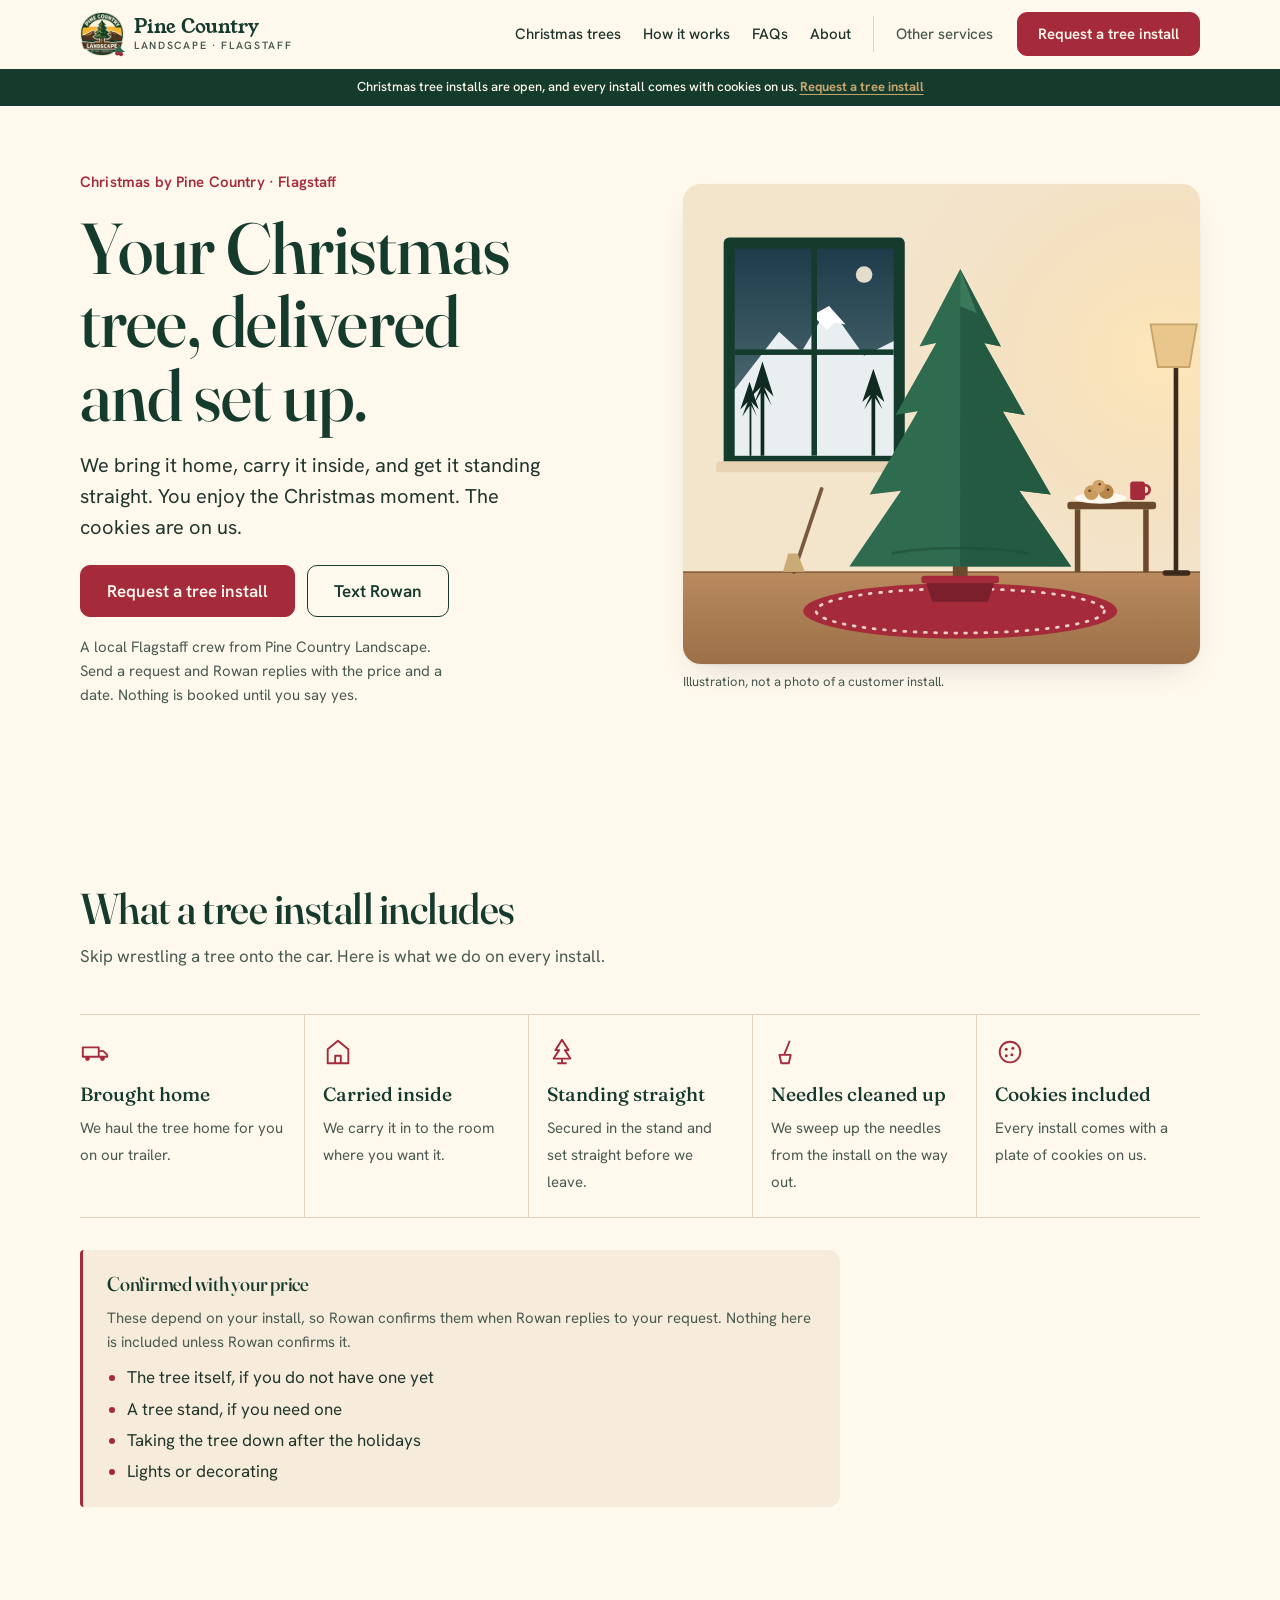
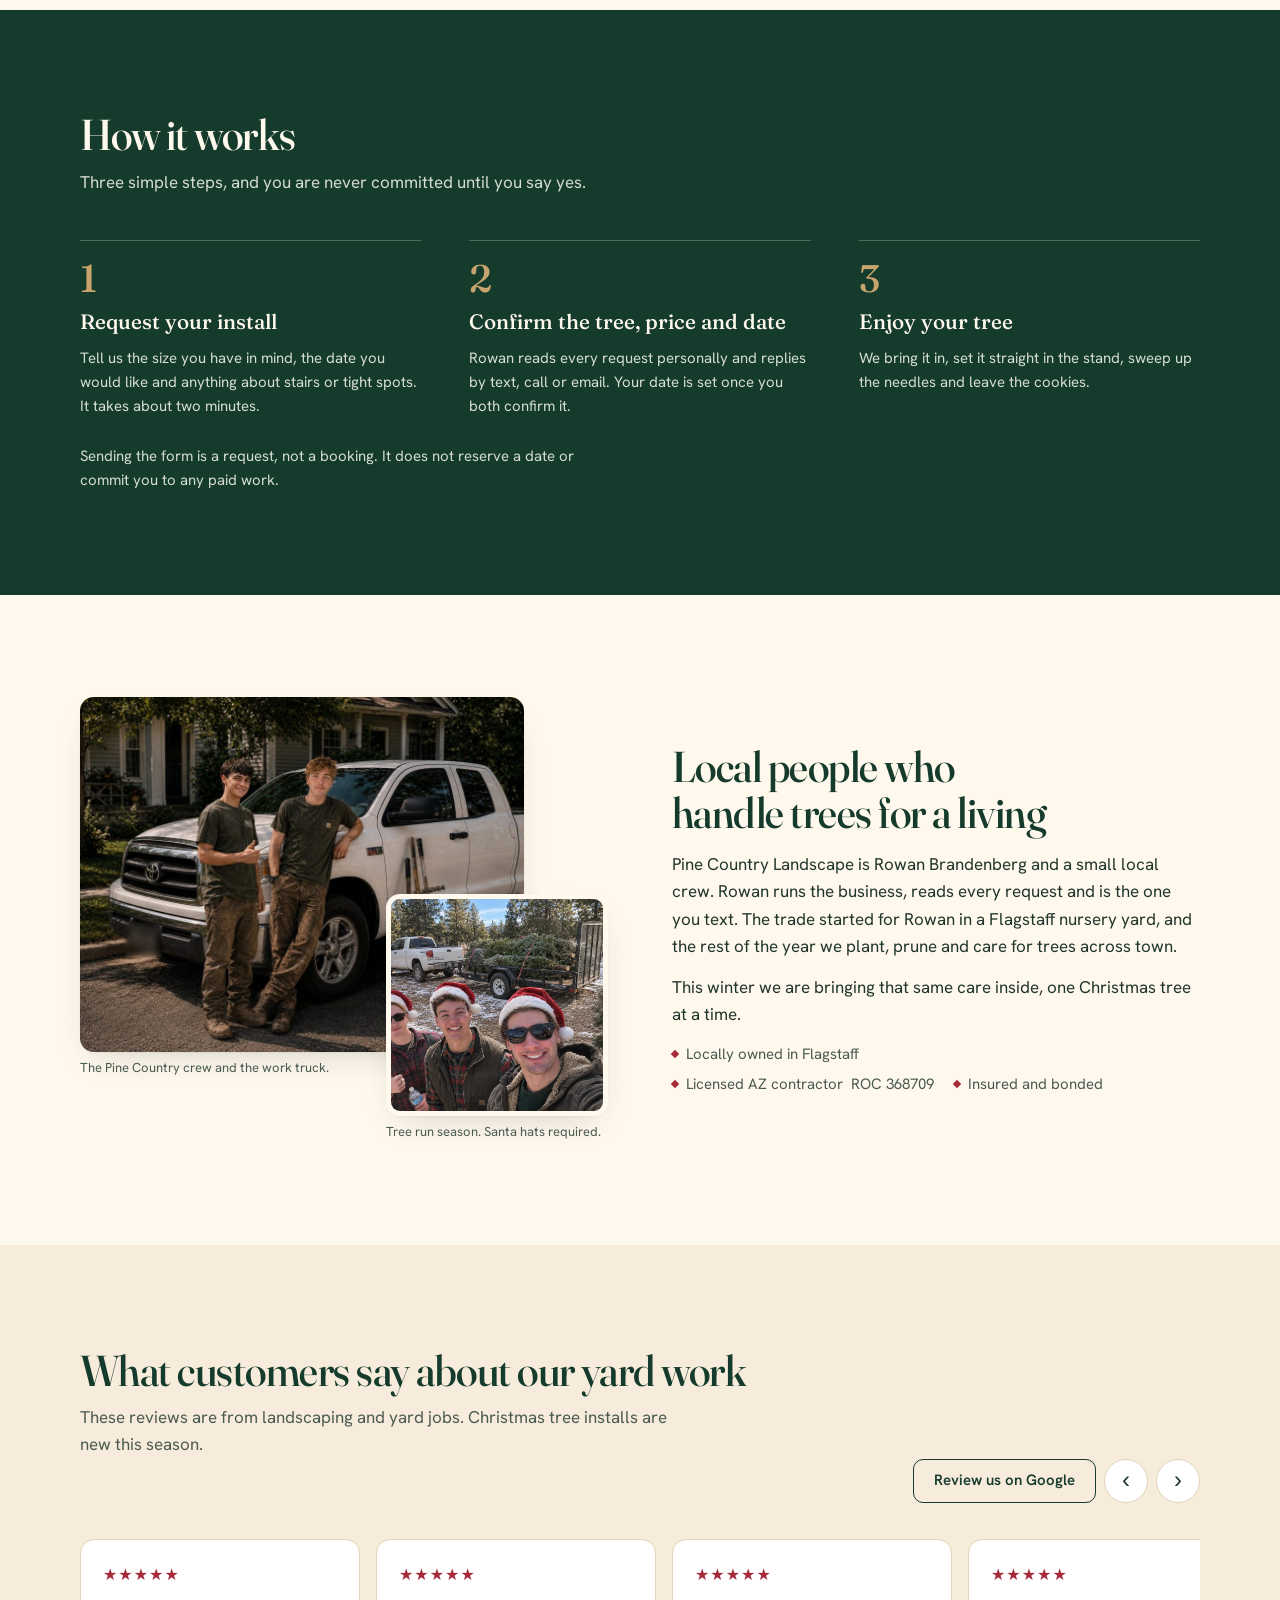
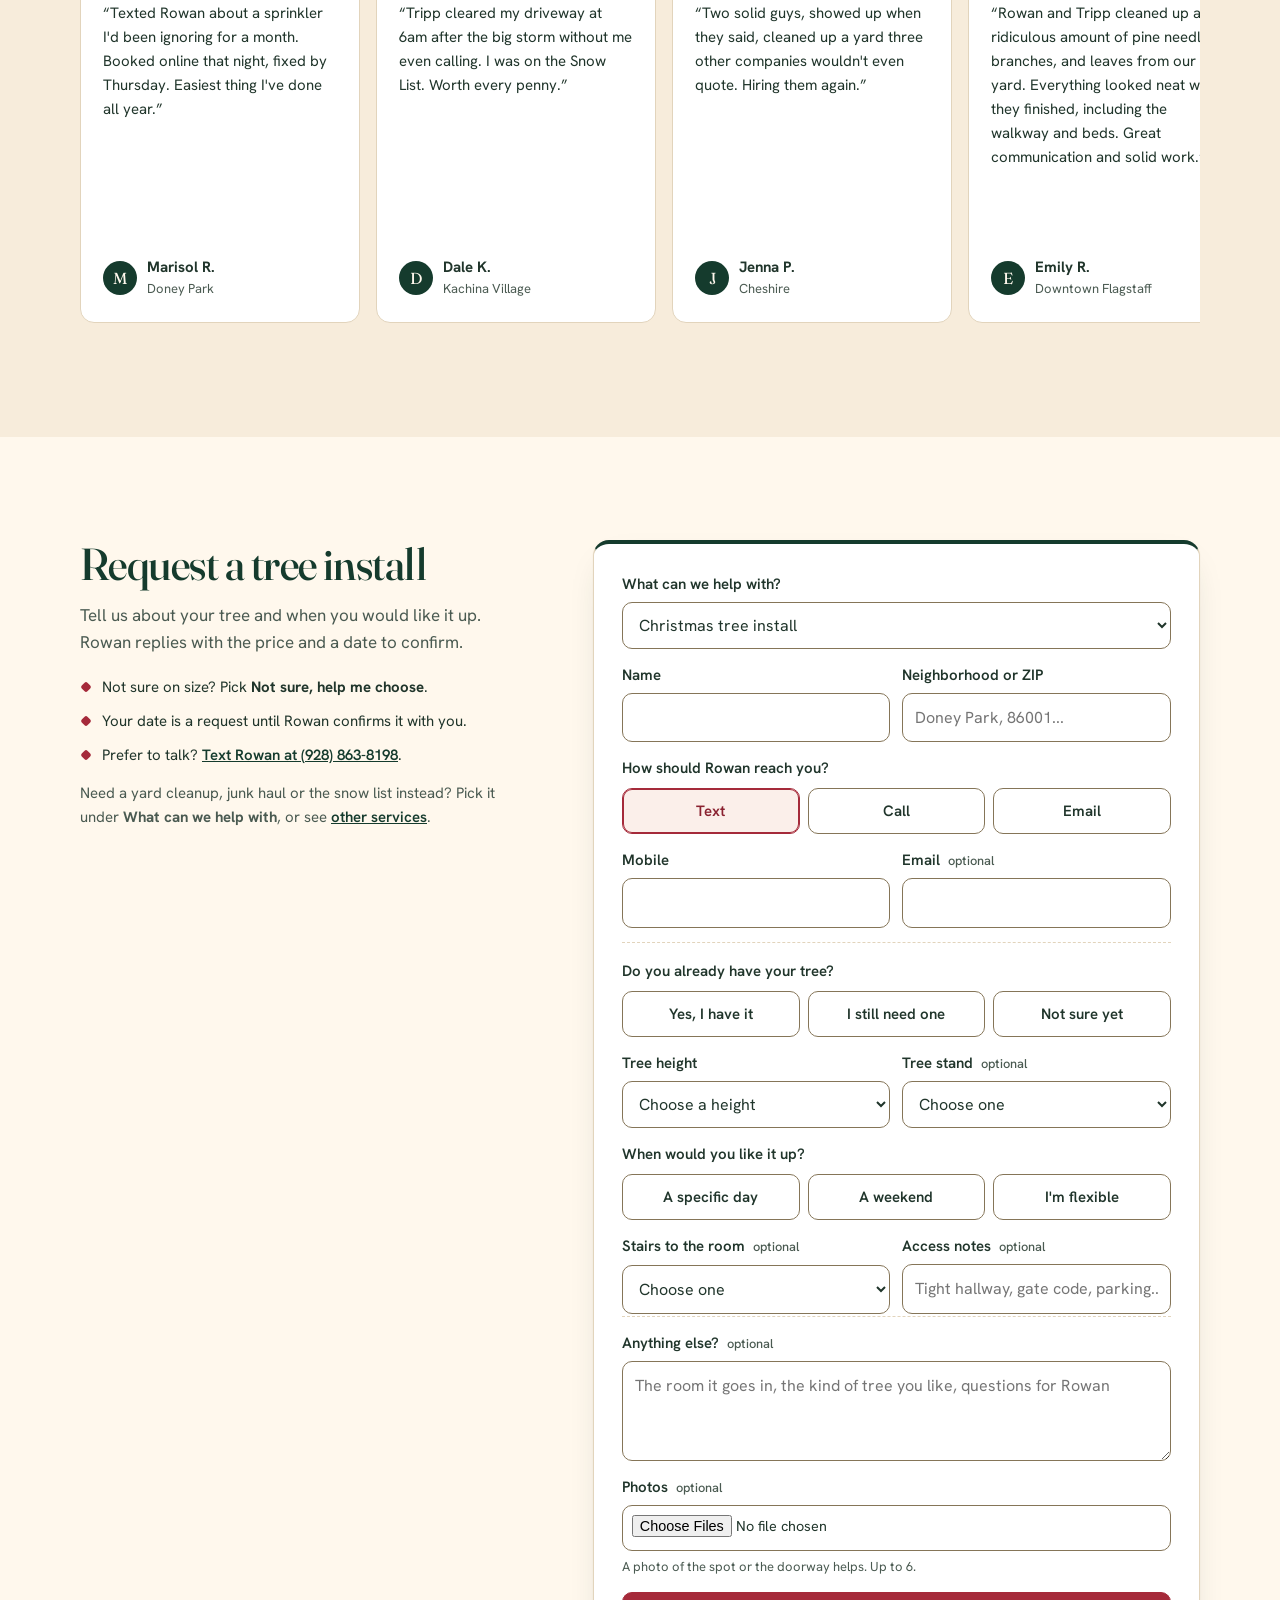
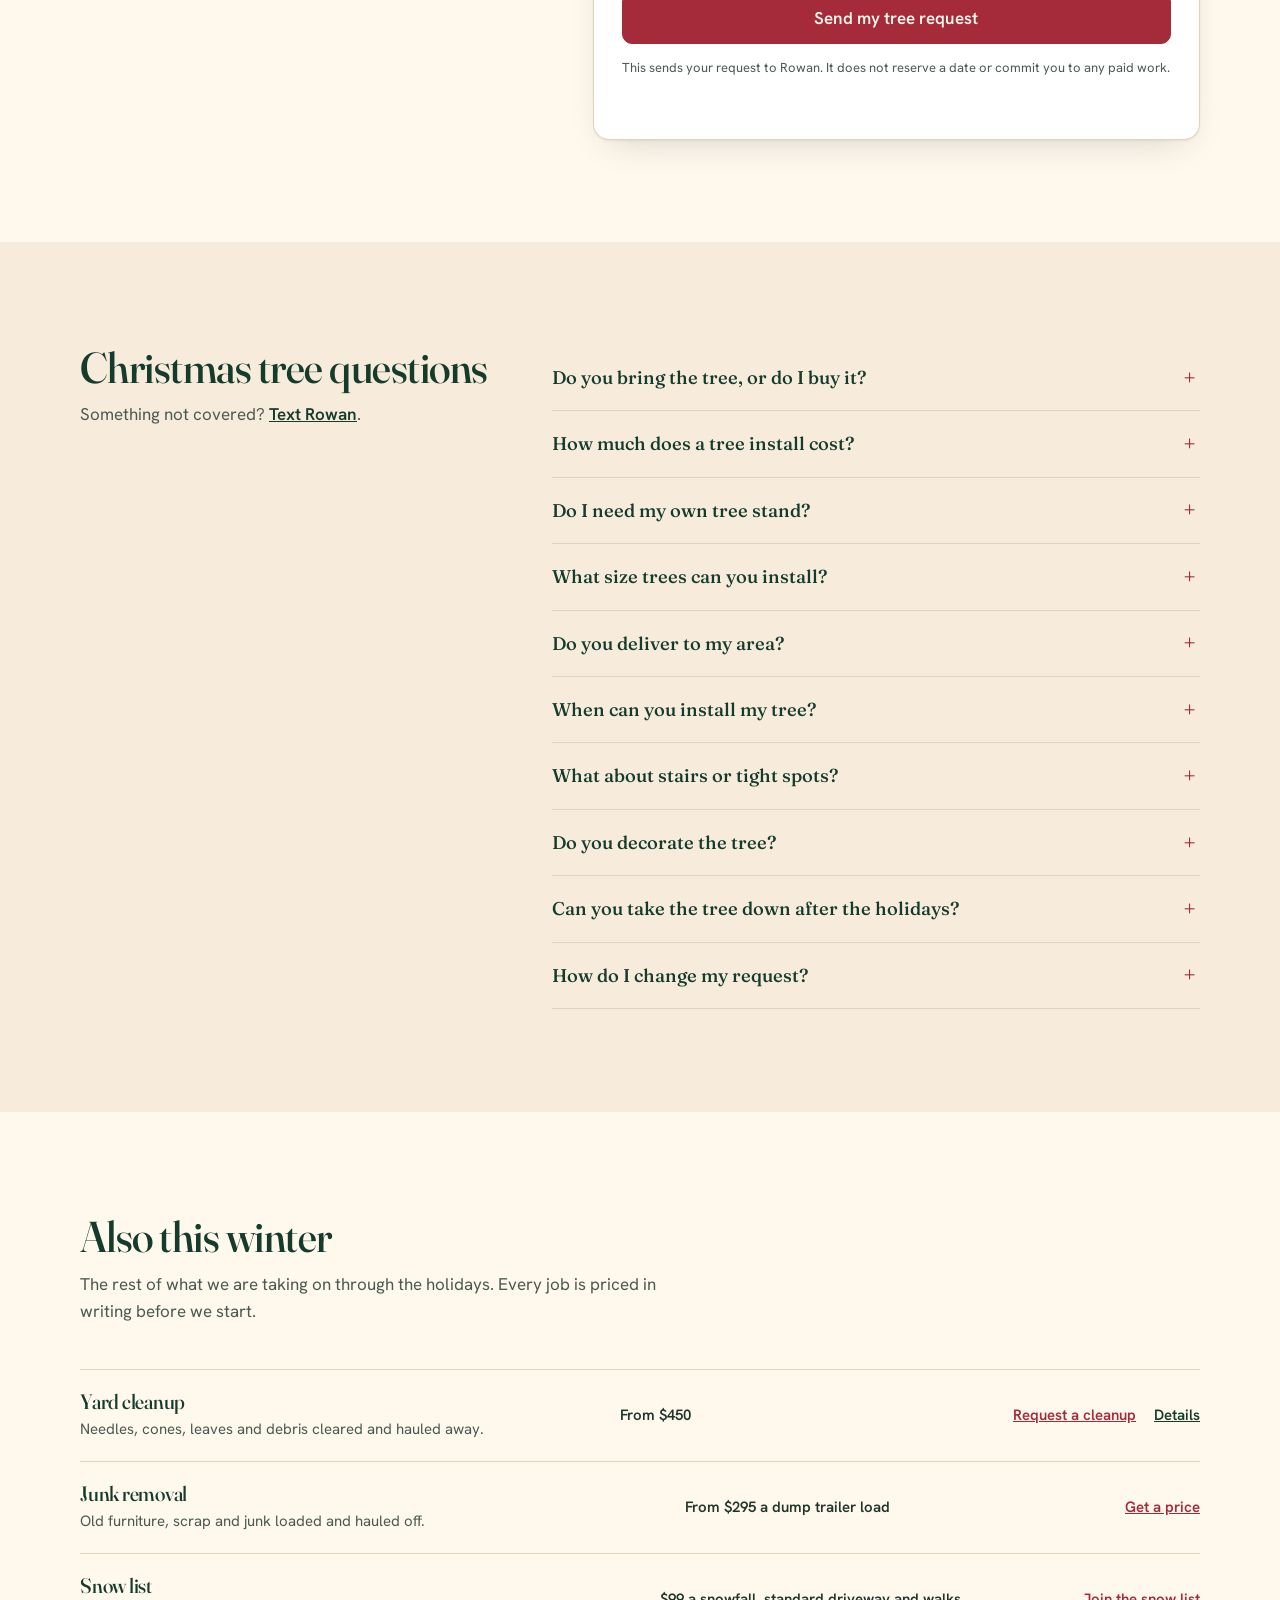
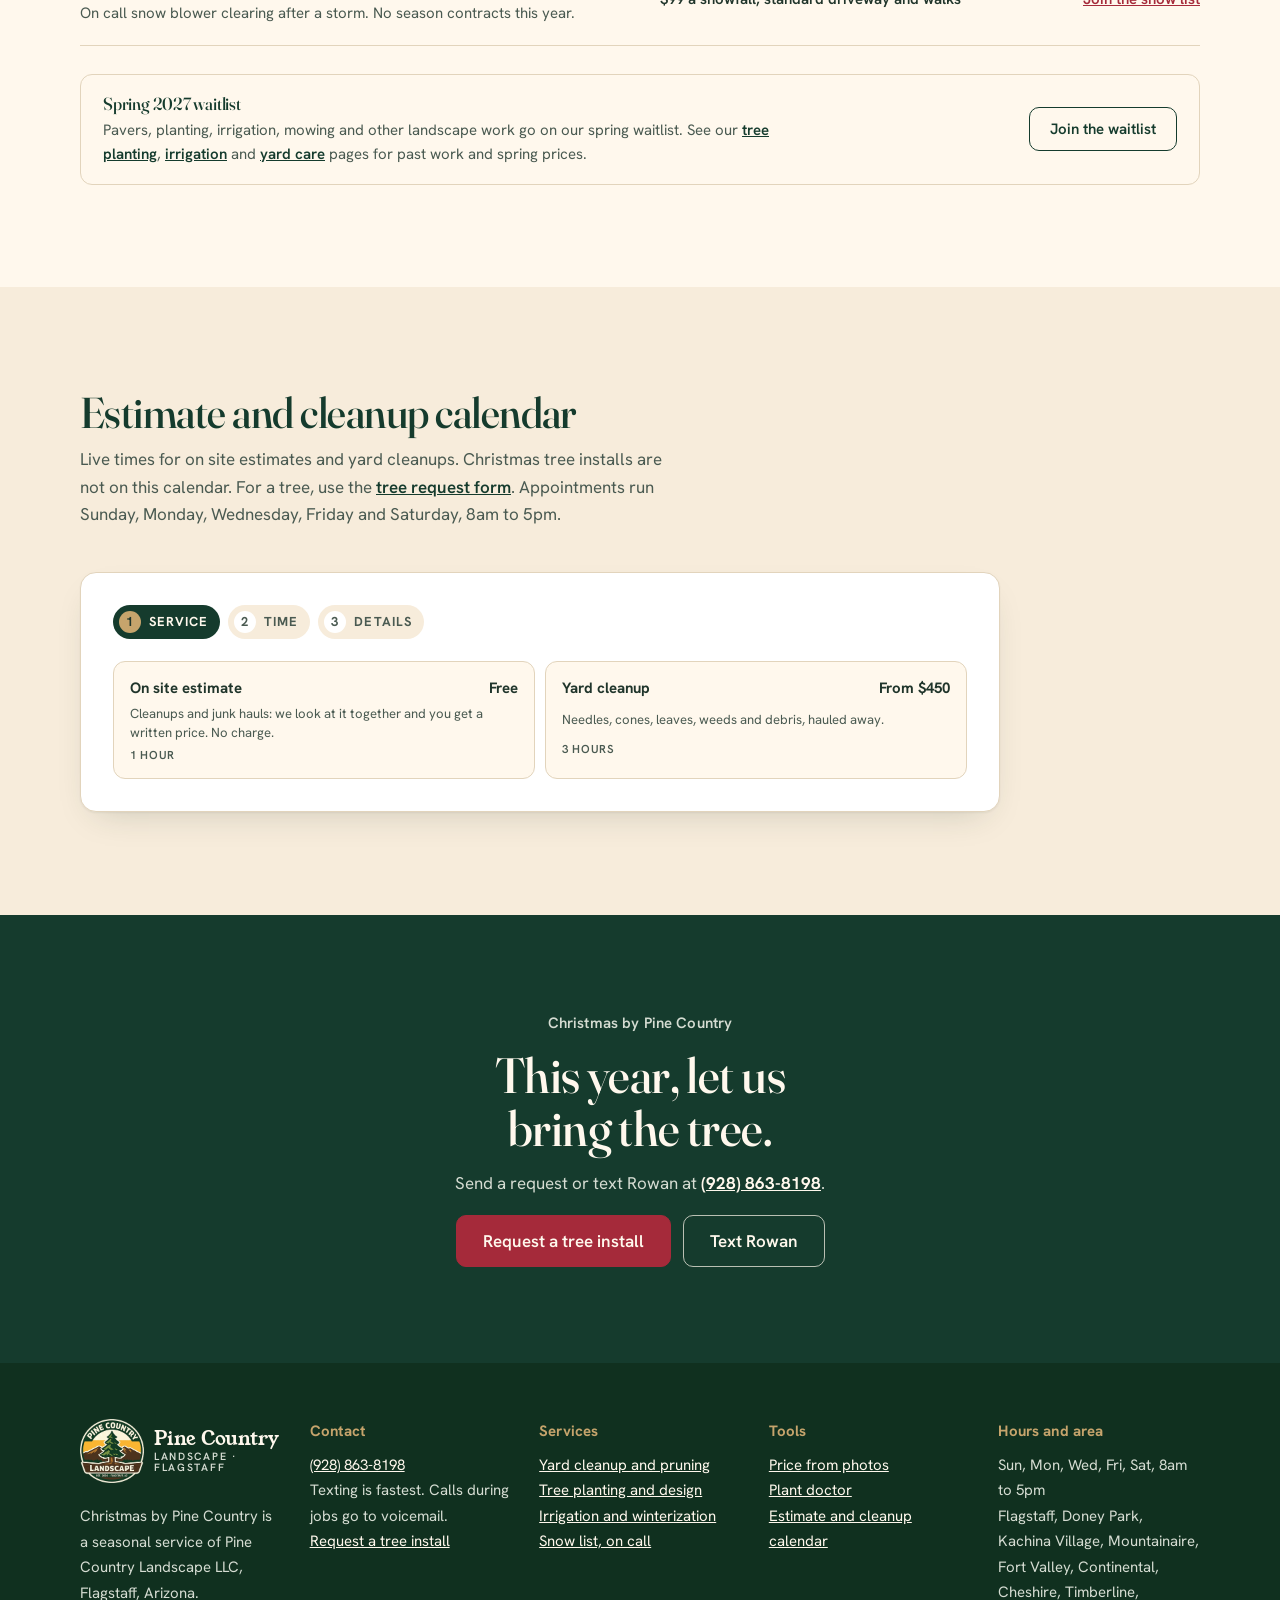
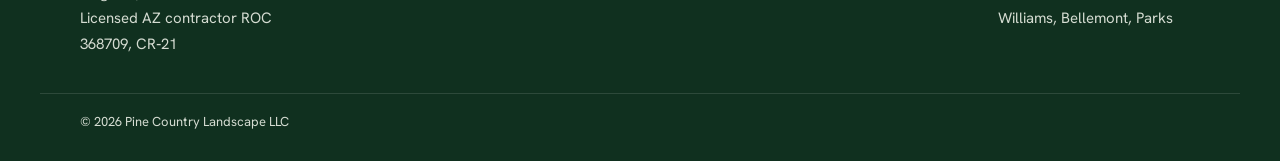
==== commit 451ee184: "Christmas by Pine Country: seasonal homepage and tree request form - New homepage built around Chris" ====
--- a/index.html
+++ b/index.html
@@ -1,33 +1,40 @@
 <!doctype html>
-<html lang="en">
+<!--
+  Christmas by Pine Country: seasonal homepage (holiday 2026).
+  Seasonal styles live in christmas.css and seasonal settings in config.js (christmas block).
+  To retire the season: set PCL_CONFIG.christmas.enabled to false, then restore the year round
+  homepage with:  git checkout 8b0a12c -- index.html   (or any later year round version).
+-->
+<html lang="en" class="xmas">
 <head>
 <meta charset="utf-8">
 <meta name="viewport" content="width=device-width, initial-scale=1, viewport-fit=cover">
-<title>Flagstaff Landscaping and Yard Care | Pine Country Landscape</title>
-<meta name="description" content="Holiday season in Flagstaff: Christmas tree installs with free cookies, yard cleanups, junk removal and on call snow removal. Licensed contractor (ROC 368709). Text (928) 863-8198.">
+<title>Christmas Tree Delivery and Setup in Flagstaff | Pine Country Landscape</title>
+<meta name="description" content="Christmas by Pine Country: we bring your Christmas tree home, carry it inside and set it straight in the stand, and the cookies are on us. Flagstaff and nearby. Text (928) 863-8198.">
 <link rel="canonical" href="https://pinecountrylandscape.com/">
 <meta property="og:site_name" content="Pine Country Landscape">
 <meta property="og:locale" content="en_US">
-<meta property="og:title" content="Christmas Tree Installs, Cleanups and Snow Removal in Flagstaff | Pine Country Landscape">
-<meta property="og:description" content="Christmas tree installs with free cookies, yard cleanups, junk removal and on call snow removal for Flagstaff homes. Licensed, insured and bonded.">
+<meta property="og:title" content="Christmas Tree Delivery and Setup in Flagstaff | Pine Country Landscape">
+<meta property="og:description" content="We bring your Christmas tree home, carry it inside, set it straight in the stand and clean up the needles. Cookies on us. Flagstaff and nearby.">
 <meta property="og:image" content="https://pinecountrylandscape.com/img/holiday-crew.jpg">
 <meta property="og:image:alt" content="The Pine Country crew in Santa hats with the Tundra and a trailer loaded with Christmas trees">
 <meta property="og:url" content="https://pinecountrylandscape.com/">
 <meta property="og:type" content="website">
 <meta name="twitter:card" content="summary_large_image">
-<meta name="theme-color" content="#1c3328">
-<link rel="icon" href="img/favicon-32.png" type="image/png" sizes="32x32">
+<meta name="theme-color" content="#153B2D">
+<link rel="icon" href="img/favicon-32.png" sizes="32x32">
 <link rel="apple-touch-icon" href="img/apple-touch-icon.png">
 <link rel="preconnect" href="https://fonts.googleapis.com">
 <link rel="preconnect" href="https://fonts.gstatic.com" crossorigin>
-<link rel="stylesheet" href="https://fonts.googleapis.com/css2?family=Hanken+Grotesk:wght@400;500;600;700&family=Young+Serif&display=swap">
-<link rel="preload" as="image" href="img/holiday-crew-sm.webp" imagesrcset="img/holiday-crew-sm.webp 760w, img/holiday-crew.webp 1200w" imagesizes="(max-width: 900px) 100vw, 50vw">
-<link rel="stylesheet" href="styles.css?v=20261122a">
+<link rel="stylesheet" href="https://fonts.googleapis.com/css2?family=Fraunces:opsz,wght@9..144,400;9..144,500;9..144,600&family=Hanken+Grotesk:wght@400;500;600;700&family=Young+Serif&display=swap">
+<link rel="stylesheet" href="styles.css?v=20261123a">
+<link rel="stylesheet" href="christmas.css?v=20261123a">
 <script type="application/ld+json">{"@context": "https://schema.org", "@type": "LandscapingBusiness", "@id": "https://pinecountrylandscape.com/#business", "name": "Pine Country Landscape", "legalName": "Pine Country Landscape LLC", "url": "https://pinecountrylandscape.com/", "telephone": "+1-928-863-8198", "image": "https://pinecountrylandscape.com/img/native-berm-peaks.jpg", "logo": "https://pinecountrylandscape.com/img/logo-badge.png", "description": "Locally owned, licensed (ROC 368709, CR-21) residential landscaping and hardscape contractor in Flagstaff, Arizona: Christmas tree installs, junk removal, on call snow removal, paver patios and driveways, yard cleanups and pine needle removal, pruning, mowing, weed control, debris hauling, irrigation repair, sprinkler timer installs, sprinkler winterization, winter watering, and tree and shrub planting with design consultations.", "address": {"@type": "PostalAddress", "addressLocality": "Flagstaff", "addressRegion": "AZ", "addressCountry": "US"}, "geo": {"@type": "GeoCoordinates", "latitude": 35.1983, "longitude": -111.6513}, "areaServed": [{"@type": "Place", "name": "Flagstaff, AZ"}, {"@type": "Place", "name": "Doney Park, AZ"}, {"@type": "Place", "name": "Kachina Village, AZ"}, {"@type": "Place", "name": "Mountainaire, AZ"}, {"@type": "Place", "name": "Fort Valley, AZ"}, {"@type": "Place", "name": "Continental, AZ"}, {"@type": "Place", "name": "Cheshire, AZ"}, {"@type": "Place", "name": "Timberline, AZ"}, {"@type": "Place", "name": "Williams, AZ"}, {"@type": "Place", "name": "Bellemont, AZ"}, {"@type": "Place", "name": "Parks, AZ"}], "openingHoursSpecification": [{"@type": "OpeningHoursSpecification", "dayOfWeek": ["Sunday", "Monday", "Wednesday", "Friday", "Saturday"], "opens": "08:00", "closes": "17:00"}], "priceRange": "$$", "currenciesAccepted": "USD", "paymentAccepted": "Cash, Credit Card", "founder": {"@type": "Person", "name": "Rowan Brandenberg"}, "hasCredential": {"@type": "EducationalOccupationalCredential", "credentialCategory": "Contractor license", "name": "Arizona ROC 368709, CR-21 Hardscaping and Irrigation Systems", "recognizedBy": {"@type": "GovernmentOrganization", "name": "Arizona Registrar of Contractors", "url": "https://roc.az.gov"}}, "hasOfferCatalog": {"@type": "OfferCatalog", "name": "Landscaping and yard care services in Flagstaff", "itemListElement": [{"@type": "OfferCatalog", "name": "Yard cleanup and seasonal care", "url": "https://pinecountrylandscape.com/yard-cleanup-flagstaff/", "itemListElement": [{"@type": "Offer", "itemOffered": {"@type": "Service", "name": "Yard cleanup and pine needle removal", "description": "Pine needles, cones, leaves, weeds and debris raked, cleared and hauled away. Typical Flagstaff lot.", "url": "https://pinecountrylandscape.com/yard-cleanup-flagstaff/"}, "priceCurrency": "USD", "priceSpecification": {"@type": "PriceSpecification", "minPrice": "450", "priceCurrency": "USD"}}, {"@type": "Offer", "itemOffered": {"@type": "Service", "name": "Pruning and shrub shaping", "description": "Shrubs, small trees and hedges shaped for health and form.", "url": "https://pinecountrylandscape.com/yard-cleanup-flagstaff/"}, "priceCurrency": "USD", "priceSpecification": {"@type": "PriceSpecification", "minPrice": "295", "priceCurrency": "USD"}}, {"@type": "Offer", "itemOffered": {"@type": "Service", "name": "Small area haul away", "description": "Clippings or debris from a small area that can be reasonably collected, loaded and hauled away.", "url": "https://pinecountrylandscape.com/yard-cleanup-flagstaff/"}, "priceCurrency": "USD", "price": "145"}, {"@type": "Offer", "itemOffered": {"@type": "Service", "name": "Tall grass add on (grass over 8 inches)", "description": "Added to the mowing price when grass is over 8 inches tall.", "url": "https://pinecountrylandscape.com/yard-cleanup-flagstaff/"}, "priceCurrency": "USD", "price": "100"}, {"@type": "Offer", "itemOffered": {"@type": "Service", "name": "Mowing, up to 1 acre", "description": "Each visit includes mowing, trimming, edging and blowing off walks and drives. $150 minimum for small yards.", "url": "https://pinecountrylandscape.com/yard-cleanup-flagstaff/"}, "priceCurrency": "USD", "priceSpecification": {"@type": "PriceSpecification", "minPrice": "150", "maxPrice": "200", "priceCurrency": "USD"}}, {"@type": "Offer", "itemOffered": {"@type": "Service", "name": "Mowing, up to 2 acres", "description": "Each visit includes mowing, trimming, edging and blowing off walks and drives.", "url": "https://pinecountrylandscape.com/yard-cleanup-flagstaff/"}, "priceCurrency": "USD", "price": "275"}, {"@type": "Offer", "itemOffered": {"@type": "Service", "name": "Weed control", "description": "Weeds pulled or trimmed, including mullein and thistle.", "url": "https://pinecountrylandscape.com/yard-cleanup-flagstaff/"}, "priceCurrency": "USD", "priceSpecification": {"@type": "PriceSpecification", "minPrice": "150", "priceCurrency": "USD"}}, {"@type": "Offer", "itemOffered": {"@type": "Service", "name": "Debris haul, dump trailer load", "description": "Yard debris and junk loaded and hauled away.", "url": "https://pinecountrylandscape.com/yard-cleanup-flagstaff/"}, "priceCurrency": "USD", "priceSpecification": {"@type": "PriceSpecification", "minPrice": "295", "priceCurrency": "USD"}}]}, {"@type": "OfferCatalog", "name": "Irrigation, winterization and winter watering", "url": "https://pinecountrylandscape.com/irrigation-flagstaff/", "itemListElement": [{"@type": "Offer", "itemOffered": {"@type": "Service", "name": "Irrigation repair", "description": "Leaks, heads, drip lines and zones. Includes the first hour.", "url": "https://pinecountrylandscape.com/irrigation-flagstaff/"}, "priceCurrency": "USD", "priceSpecification": {"@type": "PriceSpecification", "minPrice": "185", "priceCurrency": "USD"}}, {"@type": "Offer", "itemOffered": {"@type": "Service", "name": "Sprinkler timer install", "description": "Timer replacement and programming, including smart timers.", "url": "https://pinecountrylandscape.com/irrigation-flagstaff/"}, "priceCurrency": "USD", "priceSpecification": {"@type": "PriceSpecification", "minPrice": "295", "priceCurrency": "USD"}}, {"@type": "Offer", "itemOffered": {"@type": "Service", "name": "Sprinkler winterization blowout", "description": "Compressed air blowout of every zone before the hard freeze.", "url": "https://pinecountrylandscape.com/irrigation-flagstaff/"}, "priceCurrency": "USD", "priceSpecification": {"@type": "PriceSpecification", "minPrice": "165", "priceCurrency": "USD"}}, {"@type": "Offer", "itemOffered": {"@type": "Service", "name": "Winter watering visit", "description": "Deep watering for trees and shrubs on warmer days through dry winter months.", "url": "https://pinecountrylandscape.com/irrigation-flagstaff/"}, "priceCurrency": "USD", "price": "95"}, {"@type": "Offer", "itemOffered": {"@type": "Service", "name": "Tree and shrub diagnosis", "description": "On site check of irrigation, soil moisture and branches for struggling trees and shrubs.", "url": "https://pinecountrylandscape.com/irrigation-flagstaff/"}, "priceCurrency": "USD", "price": "95"}]}, {"@type": "OfferCatalog", "name": "Tree planting and landscape design", "url": "https://pinecountrylandscape.com/tree-planting-flagstaff/", "itemListElement": [{"@type": "Offer", "itemOffered": {"@type": "Service", "name": "Landscape design consultation", "description": "90 minute on site design consultation for trees, beds and full yard plans. Fee is credited toward your project.", "url": "https://pinecountrylandscape.com/tree-planting-flagstaff/"}, "priceCurrency": "USD", "price": "150"}, {"@type": "Offer", "itemOffered": {"@type": "Service", "name": "Tree and shrub planting", "description": "Aspen, spruce, pine, native shrubs and berms planned for Flagstaff elevation, elk and volcanic soil. Priced by written proposal.", "url": "https://pinecountrylandscape.com/tree-planting-flagstaff/"}, "priceCurrency": "USD"}]}, {"@type": "OfferCatalog", "name": "Estimates and advice", "itemListElement": [{"@type": "Offer", "itemOffered": {"@type": "Service", "name": "On site estimate", "description": "Walk the property together and get a written price for the work you have in mind.", "url": "https://pinecountrylandscape.com/#inquiry"}, "priceCurrency": "USD", "price": "0"}, {"@type": "Offer", "itemOffered": {"@type": "Service", "name": "Price from photos", "description": "Send photos of the job and get a ballpark price by text and email.", "url": "https://pinecountrylandscape.com/price-from-photos/"}, "priceCurrency": "USD", "price": "0"}, {"@type": "Offer", "itemOffered": {"@type": "Service", "name": "Plant doctor photo diagnosis", "description": "Send photos of a struggling tree or shrub and get a diagnosis and next steps by text and email.", "url": "https://pinecountrylandscape.com/plant-doctor/"}, "priceCurrency": "USD", "price": "0"}]}]}}</script>
-<script type="application/ld+json">{"@context": "https://schema.org", "@type": "FAQPage", "mainEntity": [{"@type": "Question", "name": "Are regular landscaping jobs available this winter?", "acceptedAnswer": {"@type": "Answer", "text": "For the holiday season we are only taking Christmas tree installs, yard cleanups, junk removal and on call snow removal. Pavers, planting, irrigation, mowing and other landscape jobs go on our spring 2027 waitlist. Send a request and you hold your place in line."}}, {"@type": "Question", "name": "How do I get a price?", "acceptedAnswer": {"@type": "Answer", "text": "Book an estimate with the short form on this page, or text (928) 863-8198. Rowan follows up to look at the job with you and gives you the price in writing. There is no charge for an estimate visit, and nothing starts until you say yes."}}, {"@type": "Question", "name": "Estimate or design consultation, which do I need?", "acceptedAnswer": {"@type": "Answer", "text": "Most jobs, up to about $3,000, get an estimate: we walk it with you and give you a written price at no charge. Bigger projects like pavers, hardscape and full yard installs start with a 90 minute design consultation on site. It costs $150, and the full $150 is credited toward your project if you go ahead. Not sure which you need? Send a request and Rowan will tell you before anything is booked or charged."}}, {"@type": "Question", "name": "How does pricing work?", "acceptedAnswer": {"@type": "Answer", "text": "Our services list starting prices for a typical Flagstaff lot. Bigger or more involved jobs get a written, itemized quote after we see the property. The price is confirmed with you before any work starts."}}, {"@type": "Question", "name": "Are you licensed and insured?", "acceptedAnswer": {"@type": "Answer", "text": "Yes. Pine Country Landscape LLC is a licensed Arizona contractor, ROC 368709, classification CR-21 Hardscaping and Irrigation Systems. We carry general liability and workers' compensation insurance and are bonded."}}, {"@type": "Question", "name": "Do you do snow removal?", "acceptedAnswer": {"@type": "Answer", "text": "Yes, on call. We are not selling season contracts this winter. Get on our snow list and we clear your driveway and walks with a snow blower after a storm, $99 a snowfall for a standard driveway and walks. See the snow removal page to join the list."}}, {"@type": "Question", "name": "What areas do you cover?", "acceptedAnswer": {"@type": "Answer", "text": "Flagstaff and about 25 minutes out: Doney Park, Kachina Village, Mountainaire, Fort Valley, Continental, Cheshire, Timberline, Williams, Bellemont and Parks."}}, {"@type": "Question", "name": "What days do you work?", "acceptedAnswer": {"@type": "Answer", "text": "Sunday, Monday, Wednesday, Friday and Saturday, 8am to 5pm."}}, {"@type": "Question", "name": "How do I pay?", "acceptedAnswer": {"@type": "Answer", "text": "Card or cash. Most service jobs are paid when the work is done. Larger projects are billed on a schedule written into your agreement, which you can review and sign online."}}]}</script>
+<script type="application/ld+json">{"@context": "https://schema.org", "@type": "Service", "name": "Christmas tree delivery and setup", "serviceType": "Christmas tree delivery and installation", "url": "https://pinecountrylandscape.com/", "provider": {"@id": "https://pinecountrylandscape.com/#business"}, "areaServed": {"@type": "Place", "name": "Flagstaff, AZ"}, "description": "We bring your Christmas tree home on our trailer, carry it inside, set it straight in the stand and clean up the needles. Every install comes with a plate of cookies. Priced when Rowan replies to your request."}</script>
+<script type="application/ld+json">{"@context": "https://schema.org", "@type": "FAQPage", "mainEntity": [{"@type": "Question", "name": "Do you bring the tree, or do I buy it?", "acceptedAnswer": {"@type": "Answer", "text": "Tell us on the form whether you already have a tree. If you do, we bring it home on our trailer. If you still need one, Rowan explains how getting the tree works for your install when Rowan replies, before anything is booked."}}, {"@type": "Question", "name": "How much does a tree install cost?", "acceptedAnswer": {"@type": "Answer", "text": "Rowan replies to your request with a price for your install. It depends on the tree, your area and the access. Nothing is booked or charged until you say yes."}}, {"@type": "Question", "name": "Do I need my own tree stand?", "acceptedAnswer": {"@type": "Answer", "text": "Tell us on the form whether you have a stand or need one. Rowan confirms the options for your install when Rowan replies."}}, {"@type": "Question", "name": "What size trees can you install?", "acceptedAnswer": {"@type": "Answer", "text": "Pick the height you have in mind on the form. Not sure? Choose Not sure, help me choose, add your ceiling height, and Rowan helps you pick."}}, {"@type": "Question", "name": "Do you deliver to my area?", "acceptedAnswer": {"@type": "Answer", "text": "Our service area is Flagstaff and about 25 minutes out: Doney Park, Kachina Village, Mountainaire, Fort Valley, Continental, Cheshire, Timberline, Williams, Bellemont and Parks. A little farther out? Ask anyway."}}, {"@type": "Question", "name": "When can you install my tree?", "acceptedAnswer": {"@type": "Answer", "text": "Pick a preferred day or weekend on the form, or tell us you are flexible. It stays a request until Rowan confirms a date with you. Nothing is reserved before then."}}, {"@type": "Question", "name": "What about stairs or tight spots?", "acceptedAnswer": {"@type": "Answer", "text": "Tell us about stairs, narrow halls or gates on the form, and a photo of the doorway helps. That way Rowan knows before confirming your price."}}, {"@type": "Question", "name": "Do you decorate the tree?", "acceptedAnswer": {"@type": "Answer", "text": "The install covers bringing the tree in, setting it straight in the stand and cleaning up the needles. It does not include lights or decorating. If you would like help with those, mention it and Rowan will tell you if it is possible."}}, {"@type": "Question", "name": "Can you take the tree down after the holidays?", "acceptedAnswer": {"@type": "Answer", "text": "Ask about it in your request. Rowan will tell you whether removal is available for your install and what it would cost."}}, {"@type": "Question", "name": "How do I change my request?", "acceptedAnswer": {"@type": "Answer", "text": "Text (928) 863-8198 or reply to Rowan's message. Nothing is booked until Rowan confirms with you, so changes before then are easy."}}]}</script>
 <script type="application/ld+json">{"@context": "https://schema.org", "@type": "WebSite", "@id": "https://pinecountrylandscape.com/#website", "name": "Pine Country Landscape", "url": "https://pinecountrylandscape.com/", "publisher": {"@id": "https://pinecountrylandscape.com/#business"}}</script>
 </head>
-<body class="home">
+<body class="home xmas-home">
 
 <a class="skip" href="#main">Skip to content</a>
 <span id="top"></span>
@@ -35,155 +42,176 @@
 <header class="site-head" id="site-head">
   <div class="wrap head-in">
     <a class="brand" href="#top" aria-label="Pine Country Landscape home">
-      <img class="brand-mark" src="img/logo-badge.png" alt="" width="44" height="44">
+      <span class="brand-badge"><img class="brand-mark" src="img/logo-badge.png" alt="" width="44" height="44"><svg class="brand-sprig" viewBox="0 0 24 24" aria-hidden="true"><path d="M5 15c3-1 6-4 7-9 1 5 4 8 7 9-3 0-5 1-7 4-2-3-4-4-7-4z" fill="#2F6B4F"/><circle cx="10" cy="17" r="2.2" fill="#A52A3A"/><circle cx="14.2" cy="17.6" r="2.2" fill="#A52A3A"/></svg></span>
       <span class="brand-name">Pine Country<small>Landscape &middot; Flagstaff</small></span>
     </a>
     <nav class="nav" aria-label="Main">
-      <a href="#work">Our work</a>
-      <a href="#holiday">Holiday services</a>
-      <a href="#reviews">Reviews</a>
+      <a href="#trees">Christmas trees</a>
+      <a href="#how">How it works</a>
+      <a href="#faq">FAQs</a>
       <a href="#about">About</a>
-      <a href="/snow-removal-flagstaff/">Snow list</a>
-      <a href="#book">Calendar</a>
+      <a class="nav-quiet" href="#holiday">Other services</a>
     </nav>
     <div class="head-cta">
-      <a class="phone" href="tel:+19288638198" data-phone data-track="call_click" data-label="header">(928) 863-8198</a>
-      <a class="btn btn-gold" href="#inquiry" data-track="cta_click" data-label="header">Book a holiday job</a>
+      <a class="btn btn-cran" href="#inquiry" data-holiday-pick="tree" data-track="cta_click" data-label="header">Request a tree install</a>
     </div>
   </div>
 </header>
 
-<a class="season-bar" href="#holiday" data-season-snow>Holiday season is here: Christmas tree installs, and the cookies are on us. <b>Book yours</b></a>
+<p class="season-bar xmas-strip" data-season>Christmas tree installs are open, and every install comes with cookies on us. <a href="#inquiry" data-holiday-pick="tree">Request a tree install</a></p>
 
 <main id="main">
 
-<section class="hero2" aria-labelledby="hero-h">
-  <div class="wrap hero2-in">
-    <div class="hero2-copy">
-      <p class="eyebrow eyebrow-light">Holiday season in Flagstaff</p>
-      <h1 id="hero-h">We bring the Christmas tree. You get the cookies.</h1>
-      <p class="hero-sub">Christmas tree installs with a plate of cookies on us, plus yard cleanups, junk removal and on call snow removal all winter. Other landscape jobs are on our spring waitlist.</p>
-      <div class="hero-actions">
-        <a class="btn btn-gold btn-lg" href="#inquiry" data-holiday-pick="tree" data-track="cta_click" data-label="hero">Book a tree install</a>
-        <a class="btn btn-ghost btn-lg" data-sms href="sms:+19288638198" data-track="text_click" data-label="hero">Text us</a>
-      </div>
-      <ul class="trust2" aria-label="Credentials">
-        <li data-roc-badge hidden>Licensed Arizona contractor <b data-roc-number></b></li>
-        <li data-insured hidden>Insured and bonded</li>
-        <li>Locally owned</li>
+<section class="x-hero" aria-labelledby="hero-h">
+  <div class="wrap x-hero-in">
+    <div class="x-hero-copy">
+      <p class="x-kicker">Christmas by Pine Country <span aria-hidden="true">&middot;</span> Flagstaff</p>
+      <h1 id="hero-h">Your Christmas tree, delivered and set up.</h1>
+      <p class="x-hero-sub">We bring it home, carry it inside, and get it standing straight. You enjoy the Christmas moment. The cookies are on us.</p>
+      <div class="x-actions">
+        <a class="btn btn-cran btn-lg" href="#inquiry" data-holiday-pick="tree" data-track="cta_click" data-label="hero">Request a tree install</a>
+        <a class="btn btn-quiet btn-lg" data-sms="tree" href="sms:+19288638198" data-track="text_click" data-label="hero">Text Rowan</a>
+      </div>
+      <p class="x-hero-note">A local Flagstaff crew from Pine Country Landscape. Send a request and Rowan replies with the price and a date. Nothing is booked until you say yes.</p>
+    </div>
+    <figure class="x-hero-art">
+      <svg viewBox="0 0 560 520" role="img" aria-labelledby="art-t" preserveAspectRatio="xMidYMid slice">
+        <title id="art-t">Illustration of a Christmas tree standing straight in its stand in a warm living room, with ponderosa pines and snowy peaks outside the window and a plate of cookies on the side table</title>
+        <defs>
+          <linearGradient id="sky" x1="0" y1="0" x2="0" y2="1"><stop offset="0" stop-color="#1D3B4A"/><stop offset="1" stop-color="#5D7A7E"/></linearGradient>
+          <radialGradient id="glow" cx=".93" cy=".36" r=".6"><stop offset="0" stop-color="#FFE7B8" stop-opacity=".95"/><stop offset=".55" stop-color="#F6DDB2" stop-opacity=".35"/><stop offset="1" stop-color="#F3E4CC" stop-opacity="0"/></radialGradient>
+          <linearGradient id="floor" x1="0" y1="0" x2="0" y2="1"><stop offset="0" stop-color="#B98A5E"/><stop offset="1" stop-color="#9C6F47"/></linearGradient>
+        </defs>
+        <rect width="560" height="520" fill="#F3E4CC"/>
+        <rect width="560" height="520" fill="url(#glow)"/>
+        <!-- window -->
+        <g>
+          <rect x="44" y="58" width="196" height="248" rx="6" fill="#153B2D"/>
+          <rect x="56" y="70" width="172" height="224" fill="url(#sky)"/>
+          <path d="M56 222 L104 160 L128 182 L158 132 L196 186 L228 170 L228 294 L56 294 Z" fill="#E9EEF0"/>
+          <path d="M140 142 L158 132 L176 152 L164 150 L156 158 L148 150 Z" fill="#FFFFFF"/>
+          <g fill="#0F2B21">
+            <path d="M72 294 L72 240 L64 252 L70 236 L62 244 L72 214 L82 244 L74 236 L80 252 L74 240 L74 294 Z"/>
+            <path d="M84 294 L84 226 L76 240 L84 220 L74 230 L86 192 L98 230 L88 220 L96 240 L88 226 L88 294 Z"/>
+            <path d="M204 294 L204 232 L196 244 L203 228 L194 236 L206 200 L218 236 L209 228 L216 244 L208 232 L208 294 Z"/>
+          </g>
+          <circle cx="196" cy="98" r="9" fill="#F8EFD9" opacity=".9"/>
+          <rect x="139" y="70" width="6" height="224" fill="#153B2D"/>
+          <rect x="56" y="179" width="172" height="6" fill="#153B2D"/>
+          <rect x="36" y="300" width="212" height="12" rx="3" fill="#E7D3B3"/>
+        </g>
+        <!-- floor and rug -->
+        <rect x="0" y="420" width="560" height="100" fill="url(#floor)"/>
+        <path d="M0 420 H560" stroke="#8C6140" stroke-width="2"/>
+        <ellipse cx="300" cy="462" rx="170" ry="30" fill="#A52A3A"/>
+        <ellipse cx="300" cy="462" rx="156" ry="24" fill="none" stroke="#FFF8ED" stroke-width="3" stroke-dasharray="2 9" stroke-linecap="round" opacity=".8"/>
+        <!-- tree -->
+        <g>
+          <rect x="292" y="392" width="16" height="44" fill="#6B4A2E"/>
+          <path d="M300 92 L344 176 L326 172 L370 250 L346 246 L398 336 L364 332 L420 414 L180 414 L236 332 L202 336 L254 246 L230 250 L274 172 L256 176 Z" fill="#2F6B4F"/>
+          <path d="M300 92 L344 176 L326 172 L370 250 L346 246 L398 336 L364 332 L420 414 L300 414 Z" fill="#245A42"/>
+          <path d="M300 92 L318 140 L300 132 Z" fill="#3A7A5B"/>
+          <path d="M226 400 C260 392 340 392 374 400" stroke="#1D4B37" stroke-width="3" fill="none" opacity=".5"/>
+          <!-- stand -->
+          <path d="M262 428 H338 L330 452 H270 Z" fill="#7A1F2B"/>
+          <rect x="258" y="424" width="84" height="8" rx="3" fill="#A52A3A"/>
+        </g>
+        <!-- lamp and side table with cookies -->
+        <g>
+          <rect x="531" y="196" width="5" height="226" fill="#3B2A1C"/>
+          <path d="M506 152 H556 L548 198 H514 Z" fill="#E8C68C" stroke="#C6A46C" stroke-width="2"/>
+          <rect x="519" y="418" width="30" height="6" rx="3" fill="#3B2A1C"/>
+          <rect x="416" y="344" width="96" height="8" rx="3" fill="#6B4A2E"/>
+          <rect x="424" y="352" width="6" height="68" fill="#6B4A2E"/>
+          <rect x="498" y="352" width="6" height="68" fill="#6B4A2E"/>
+          <ellipse cx="452" cy="340" rx="28" ry="6" fill="#FFF8ED"/>
+          <circle cx="442" cy="334" r="8" fill="#C99A5B"/><circle cx="458" cy="333" r="8" fill="#B9874A"/><circle cx="450" cy="327" r="7" fill="#D2A46A"/>
+          <circle cx="440" cy="332" r="1.4" fill="#5A3A22"/><circle cx="460" cy="331" r="1.4" fill="#5A3A22"/><circle cx="451" cy="325" r="1.3" fill="#5A3A22"/>
+          <rect x="484" y="322" width="16" height="20" rx="3" fill="#A52A3A"/>
+          <path d="M500 326 a5 5 0 0 1 0 10" stroke="#A52A3A" stroke-width="3" fill="none"/>
+        </g>
+        <!-- needle broom leaning, tidy finish -->
+        <g opacity=".9">
+          <path d="M120 420 L150 330" stroke="#6B4A2E" stroke-width="4" stroke-linecap="round"/>
+          <path d="M108 420 L132 420 L124 400 L114 400 Z" fill="#C6A46C"/>
+        </g>
+      </svg>
+      <figcaption>Illustration, not a photo of a customer install.</figcaption>
+    </figure>
+  </div>
+</section>
+
+<section class="x-section" id="trees" aria-labelledby="trees-h">
+  <div class="wrap x-included">
+    <div class="x-head">
+      <h2 id="trees-h">What a tree install includes</h2>
+      <p class="x-lede">Skip wrestling a tree onto the car. Here is what we do on every install.</p>
+    </div>
+    <ul class="x-steps-list">
+      <li><svg viewBox="0 0 32 32" aria-hidden="true"><path d="M3 21h17V11H3zM20 15h5l4 4v2h-9z" fill="none" stroke="currentColor" stroke-width="2" stroke-linejoin="round"/><circle cx="8" cy="23" r="2.5" fill="currentColor"/><circle cx="24" cy="23" r="2.5" fill="currentColor"/></svg><div><b>Brought home</b><span>We haul the tree home for you on our trailer.</span></div></li>
+      <li><svg viewBox="0 0 32 32" aria-hidden="true"><path d="M5 28V13L16 4l11 9v15H5zm8 0v-8h6v8" fill="none" stroke="currentColor" stroke-width="2" stroke-linejoin="round"/></svg><div><b>Carried inside</b><span>We carry it in to the room where you want it.</span></div></li>
+      <li><svg viewBox="0 0 32 32" aria-hidden="true"><path d="M16 3l7 11h-4l6 9H7l6-9H9zM16 23v5M11 28h10" fill="none" stroke="currentColor" stroke-width="2" stroke-linejoin="round"/></svg><div><b>Standing straight</b><span>Secured in the stand and set straight before we leave.</span></div></li>
+      <li><svg viewBox="0 0 32 32" aria-hidden="true"><path d="M20 4l-6 15M9 19h12l-2 9H11z" fill="none" stroke="currentColor" stroke-width="2" stroke-linejoin="round"/></svg><div><b>Needles cleaned up</b><span>We sweep up the needles from the install on the way out.</span></div></li>
+      <li><svg viewBox="0 0 32 32" aria-hidden="true"><circle cx="16" cy="16" r="11" fill="none" stroke="currentColor" stroke-width="2"/><circle cx="12" cy="13" r="1.6" fill="currentColor"/><circle cx="19" cy="12" r="1.6" fill="currentColor"/><circle cx="18" cy="19" r="1.6" fill="currentColor"/><circle cx="12" cy="20" r="1.6" fill="currentColor"/></svg><div><b>Cookies included</b><span>Every install comes with a plate of cookies on us.</span></div></li>
+    </ul>
+    <aside class="x-ask" aria-labelledby="ask-h">
+      <h3 id="ask-h">Confirmed with your price</h3>
+      <p>These depend on your install, so Rowan confirms them when Rowan replies to your request. Nothing here is included unless Rowan confirms it.</p>
+      <ul>
+        <li>The tree itself, if you do not have one yet</li>
+        <li>A tree stand, if you need one</li>
+        <li>Taking the tree down after the holidays</li>
+        <li>Lights or decorating</li>
       </ul>
-      <p class="team-chip"><img src="img/team-faces.jpg" alt="" width="72" height="36"><span><b>Rowan and the crew.</b> Rowan owns the business and handles every job himself, start to finish.</span></p>
-    </div>
-    <figure class="hero2-photo">
-      <picture class="hero2-img">
-    <source type="image/webp" srcset="img/holiday-crew-sm.webp 760w, img/holiday-crew.webp 1200w" sizes="(max-width: 900px) 100vw, 50vw">
-    <img src="img/holiday-crew.jpg" width="1200" height="1169" alt="Rowan and the Pine Country crew in Santa hats in the snowy pines, with the Tundra and a trailer loaded with Christmas trees behind them" fetchpriority="high">
-  </picture>
-      <figcaption>Tree run season. Santa hats required.</figcaption>
-    </figure>
-  </div>
-</section>
-
-<section class="section inq-sec" id="inquiry" aria-labelledby="inq-h">
-  <div class="wrap inq-in">
-    <div class="inq-copy">
-      <p class="eyebrow">Book a holiday job</p>
-      <h2 id="inq-h">Tell us what you need. Rowan gets back to you.</h2>
-      <p class="lede">Christmas tree install, cleanup, junk haul or a spot on the snow list. Rowan reads every request himself and follows up by text or email with a price and a time. Want pavers, planting or other landscape work? Pick the spring waitlist and you hold your place in line.</p>
-      <ol class="mini-steps">
-        <li><b>Send the short form</b> or text <a data-sms href="sms:+19288638198" data-track="text_click" data-label="inquiry_copy">(928) 863-8198</a>.</li>
-        <li><b>We look at the job</b> with you and write up the price.</li>
-        <li><b>You decide.</b> Nothing starts until you say yes in writing.</li>
-      </ol>
-      <p class="inq-alt">Already know what you want and when? <a href="#book" data-track="cta_click" data-label="inquiry_to_calendar">Pick a time on our live calendar</a>.</p>
-    </div>
-
-    <form class="inq-form card" id="inq-form" novalidate>
-      <div class="row2">
-        <div class="field"><label for="iq-name">Name</label><input id="iq-name" name="name" autocomplete="name" required></div>
-        <div class="field"><label for="iq-area">Neighborhood or ZIP</label><input id="iq-area" name="area" autocomplete="postal-code" placeholder="Doney Park, 86001..." required></div>
-      </div>
-      <div class="row2">
-        <div class="field"><label for="iq-phone">Mobile</label><input id="iq-phone" name="phone" type="tel" inputmode="tel" autocomplete="tel"></div>
-        <div class="field"><label for="iq-email">Email</label><input id="iq-email" name="email" type="email" inputmode="email" autocomplete="email" autocapitalize="off" spellcheck="false"></div>
-      </div>
-      <p class="hint" id="iq-contact-hint">Phone or email, whichever you prefer. We only need one.</p>
-      <div class="field"><label for="iq-desc">What do you need done?</label><textarea id="iq-desc" name="description" rows="3" required placeholder="Example: 7 foot tree from the lot on Route 66 set up in the living room, and a pile of old furniture hauled off"></textarea></div>
-      <div class="row2">
-        <div class="field"><label for="iq-svc">Type of work <span class="opt-tag">optional</span></label>
-          <select id="iq-svc" name="service">
-            <option value="">Not sure or a mix</option>
-            <option value="other" data-tag="Christmas tree install" data-key="tree">Christmas tree install (free cookies)</option>
-            <option value="cleanup">Yard cleanup or needle removal</option>
-            <option value="cleanup" data-tag="Junk removal" data-key="junk">Junk removal and hauling</option>
-            <option value="snow" data-tag="Snow list, on call" data-key="snow">Snow list, on call removal</option>
-            <option value="other" data-tag="Spring 2027 waitlist" data-key="waitlist">Spring waitlist: pavers, planting, irrigation, mowing and other landscape work</option>
-          </select></div>
-        <div class="field"><label for="iq-photos">Photos <span class="opt-tag">optional</span></label>
-          <input id="iq-photos" type="file" accept="image/*" multiple>
-        </div>
-      </div>
-      <div class="est-thumbs" id="iq-thumbs" aria-live="polite"></div>
-      <input class="hp" name="website" tabindex="-1" autocomplete="off" aria-hidden="true">
-      <button class="btn btn-gold btn-lg btn-block" type="submit">Send my request</button>
-      <p class="hint inq-fine">This sends your request to Rowan. It does not book an appointment or commit you to any paid work.</p>
-      <p class="form-msg" role="status" aria-live="polite" tabindex="-1"></p>
-    </form>
-
-    <div class="inq-done card" id="inq-done" hidden tabindex="-1">
-      <svg viewBox="0 0 48 48" aria-hidden="true"><circle cx="24" cy="24" r="22" fill="none" stroke="currentColor" stroke-width="2.5"/><path d="m14 25 7 7 13-15" fill="none" stroke="currentColor" stroke-width="3" stroke-linecap="round" stroke-linejoin="round"/></svg>
-      <h3>Got it. Thanks!</h3>
-      <p data-inq-done-text>Rowan will get back to you to talk through the work.</p>
-      <p class="inq-book"><a class="btn btn-gold btn-lg" href="#book" data-inq-book>Pick a time now</a></p>
-      <p class="inq-book-note">Rowan's calendar is live. Pick a time that works and you are on the schedule.</p>
-    </div>
-  </div>
-</section>
-
-<section class="section section-tint" id="work" aria-labelledby="work-h">
+    </aside>
+  </div>
+</section>
+
+<section class="x-section x-section-green" id="how" aria-labelledby="how-h">
   <div class="wrap">
-    <div class="sec-head">
-      <p class="eyebrow">Our work</p>
-      <h2 id="work-h">Recent projects around Flagstaff.</h2>
-    </div>
-    <div class="proj-grid">
-      <figure class="proj">
-        <button type="button" data-full="img/native-berm-peaks.jpg"><img src="img/native-berm-peaks-sm.jpg" width="760" height="570" loading="lazy" alt="Native berm with young pines, blue spruce, aspens and boulders, with the peaks in the background"></button>
-        <figcaption><b>Native berm</b><span>Young pines, blue spruce and aspens set among boulders.</span></figcaption>
+    <div class="x-head">
+      <h2 id="how-h">How it works</h2>
+      <p class="x-lede">Three simple steps, and you are never committed until you say yes.</p>
+    </div>
+    <ol class="x-process">
+      <li><b>Request your install</b><span>Tell us the size you have in mind, the date you would like and anything about stairs or tight spots. It takes about two minutes.</span></li>
+      <li><b>Confirm the tree, price and date</b><span>Rowan reads every request personally and replies by text, call or email. Your date is set once you both confirm it.</span></li>
+      <li><b>Enjoy your tree</b><span>We bring it in, set it straight in the stand, sweep up the needles and leave the cookies.</span></li>
+    </ol>
+    <p class="x-fine">Sending the form is a request, not a booking. It does not reserve a date or commit you to any paid work.</p>
+  </div>
+</section>
+
+<section class="x-section" id="about" aria-labelledby="about-h">
+  <div class="wrap x-about">
+    <div class="x-about-photos">
+      <figure class="x-photo x-photo-main">
+        <img src="img/team-truck-sm.jpg" width="900" height="720" loading="lazy" alt="Two members of the Pine Country Landscape crew leaning on their white Toyota Tundra work truck with shovels, a rake and a leaf blower">
+        <figcaption>The Pine Country crew and the work truck.</figcaption>
       </figure>
-      <figure class="proj">
-        <button type="button" data-full="img/foundation-bed.jpg"><img src="img/foundation-bed-sm.jpg" width="760" height="570" loading="lazy" alt="Foundation planting bed with river rock, mulch, shrubs and a path light along a driveway"></button>
-        <figcaption><b>Foundation bed refresh</b><span>River rock, mulch, shrubs and a path light along the drive.</span></figcaption>
+      <figure class="x-photo x-photo-alt">
+        <picture>
+          <source type="image/webp" srcset="img/holiday-crew-sm.webp?v=20261122b 760w, img/holiday-crew.webp?v=20261122b 1200w" sizes="(max-width: 820px) 60vw, 260px">
+          <img src="img/holiday-crew-sm.jpg?v=20261122b" width="760" height="741" loading="lazy" alt="Rowan and the Pine Country crew in Santa hats in the snowy pines, with the Tundra and a trailer loaded with Christmas trees behind them">
+        </picture>
+        <figcaption>Tree run season. Santa hats required.</figcaption>
       </figure>
-      <figure class="proj">
-        <button type="button" data-full="img/mature-maple-bed.jpg"><img src="img/mature-maple-bed-sm.jpg" width="760" height="570" loading="lazy" alt="Mulched bed under a mature maple with flagstone steppers and shrubs"></button>
-        <figcaption><b>Front yard bed and flagstone</b><span>Mulched bed and flagstone steppers under a mature maple.</span></figcaption>
-      </figure>
-    </div>
-    <details class="more-photos">
-      <summary>See more project photos</summary>
-      <div class="gallery" id="gallery">
-        <figure class="g"><button type="button" data-full="img/spruce-transplant.jpg"><img width="760" height="570" src="img/spruce-transplant-sm.jpg" alt="Mini excavator setting a large balled blue spruce beside a two story home" loading="lazy"></button><figcaption>Large spruce transplant, machine set</figcaption></figure>
-        <figure class="g"><button type="button" data-full="img/mowed-lawn-ponderosa.jpg"><img width="760" height="570" src="img/mowed-lawn-ponderosa-sm.jpg" alt="Freshly striped lawn under tall ponderosa pines with a zero turn mower" loading="lazy"></button><figcaption>Lawn care under the ponderosas</figcaption></figure>
-        <figure class="g"><button type="button" data-full="img/berm-watering.jpg"><img width="760" height="570" src="img/berm-watering-sm.jpg" alt="Watering a new native berm of pines, spruce and boulders at golden hour" loading="lazy"></button><figcaption>Establishment watering, new berm</figcaption></figure>
-        <figure class="g"><button type="button" data-full="img/fall-maples-walk.jpg"><img width="760" height="570" src="img/fall-maples-walk-sm.jpg" alt="Maples turning red and gold along a walkway with a fresh mulch bed" loading="lazy"></button><figcaption>Maple walk, early fall color</figcaption></figure>
-        <figure class="g"><button type="button" data-full="img/rig-zero-turn.jpg"><img width="760" height="570" src="img/rig-zero-turn-sm.jpg" alt="Work trailer with an 80 volt zero turn mower hitched behind a white SUV at a job site" loading="lazy" style="object-position:72% 50%"></button><figcaption>The rig, loaded and ready</figcaption></figure>
-        <figure class="g"><button type="button" data-full="img/nursery-haul.jpg"><img width="760" height="570" src="img/nursery-haul-sm.jpg" alt="Trailer loaded with aspens, spruce and potting mix on a pine lined highway" loading="lazy"></button><figcaption>Fresh stock from the nursery</figcaption></figure>
-        <figure class="g"><button type="button" data-full="img/shrub-shaping.jpg"><img width="760" height="570" src="img/shrub-shaping-sm.jpg" alt="Shrubs shaped round beside a driveway, clippings still on the concrete" loading="lazy"></button><figcaption>Shrub shaping, mid job</figcaption></figure>
-        <figure class="g"><button type="button" data-full="img/string-trimming.jpg"><img width="760" height="570" src="img/string-trimming-sm.jpg" alt="Crew member string trimming mullein and weeds around young pines" loading="lazy"></button><figcaption>Weed control around young pines</figcaption></figure>
-        <figure class="g"><button type="button" data-full="img/debris-haul.jpg"><img width="760" height="570" src="img/debris-haul-sm.jpg" alt="Tandem trailer loaded with a mound of cleared brush and a zero turn mower" loading="lazy"></button><figcaption>Overgrowth cleared and hauled</figcaption></figure>
-      </div>
-    </details>
-  </div>
-</section>
-
-<section class="section reviews-sec" id="reviews" aria-labelledby="reviews-h">
+    </div>
+    <div class="x-about-copy">
+      <h2 id="about-h">Local people who handle trees for a living</h2>
+      <p>Pine Country Landscape is Rowan Brandenberg and a small local crew. Rowan runs the business, reads every request and is the one you text. The trade started for Rowan in a Flagstaff nursery yard, and the rest of the year we plant, prune and care for trees across town.</p>
+      <p>This winter we are bringing that same care inside, one Christmas tree at a time.</p>
+      <p class="x-creds"><span>Locally owned in Flagstaff</span><span data-roc-badge hidden>Licensed AZ contractor <span data-roc-number></span></span><span data-insured hidden>Insured and bonded</span></p>
+    </div>
+  </div>
+</section>
+
+<section class="x-section x-section-soft reviews-sec" id="reviews" aria-labelledby="reviews-h">
   <div class="wrap">
     <div class="rv-head">
-      <div class="sec-head">
-        <p class="eyebrow">Reviews</p>
-        <h2 id="reviews-h">What customers have told us.</h2>
-        <p class="rv-note">Shared with us by customers after their jobs.</p>
+      <div class="x-head">
+        <h2 id="reviews-h">What customers say about our yard work</h2>
+        <p class="x-lede">These reviews are from landscaping and yard jobs. Christmas tree installs are new this season.</p>
       </div>
       <div class="rv-ctrl">
         <a class="btn btn-line" id="rv-leave" href="#" target="_blank" rel="noopener" hidden>Review us on Google</a>
@@ -195,90 +223,195 @@
   </div>
 </section>
 
-<section class="section section-tint" id="holiday" aria-labelledby="holiday-h">
+<section class="x-section inq-sec" id="inquiry" aria-labelledby="inq-h">
+  <div class="wrap inq-in">
+    <div class="inq-copy">
+      <h2 id="inq-h">Request a tree install</h2>
+      <p class="x-lede">Tell us about your tree and when you would like it up. Rowan replies with the price and a date to confirm.</p>
+      <ul class="x-reassure">
+        <li>Not sure on size? Pick <b>Not sure, help me choose</b>.</li>
+        <li>Your date is a request until Rowan confirms it with you.</li>
+        <li>Prefer to talk? <a data-sms="tree" href="sms:+19288638198" data-track="text_click" data-label="inquiry_copy">Text Rowan at (928) 863-8198</a>.</li>
+      </ul>
+      <p class="inq-alt">Need a yard cleanup, junk haul or the snow list instead? Pick it under <b>What can we help with</b>, or see <a href="#holiday">other services</a>.</p>
+    </div>
+
+    <form class="inq-form card" id="inq-form" novalidate>
+      <div class="field"><label for="iq-svc">What can we help with?</label>
+        <select id="iq-svc" name="service">
+          <option value="other" data-tag="Christmas tree install" data-key="tree" selected>Christmas tree install</option>
+          <option value="cleanup" data-key="cleanup">Yard cleanup or needle removal</option>
+          <option value="cleanup" data-tag="Junk removal" data-key="junk">Junk removal and hauling</option>
+          <option value="snow" data-tag="Snow list, on call" data-key="snow">Snow list, on call removal</option>
+          <option value="other" data-tag="Spring 2027 waitlist" data-key="waitlist">Spring waitlist: pavers, planting, irrigation, mowing and more</option>
+          <option value="" data-key="other">Something else or a mix</option>
+        </select></div>
+
+      <div class="row2">
+        <div class="field"><label for="iq-name">Name</label><input id="iq-name" name="name" autocomplete="name" required aria-describedby="iq-name-err"><p class="field-err" id="iq-name-err" hidden></p></div>
+        <div class="field"><label for="iq-area">Neighborhood or ZIP</label><input id="iq-area" name="area" autocomplete="postal-code" placeholder="Doney Park, 86001..." required aria-describedby="iq-area-err"><p class="field-err" id="iq-area-err" hidden></p></div>
+      </div>
+
+      <fieldset class="field choice" aria-describedby="iq-prefer-err">
+        <legend>How should Rowan reach you?</legend>
+        <div class="seg">
+          <label><input type="radio" name="prefer" value="Text" checked><span>Text</span></label>
+          <label><input type="radio" name="prefer" value="Call"><span>Call</span></label>
+          <label><input type="radio" name="prefer" value="Email"><span>Email</span></label>
+        </div>
+        <p class="field-err" id="iq-prefer-err" hidden></p>
+      </fieldset>
+      <div class="row2">
+        <div class="field"><label for="iq-phone">Mobile <span class="opt-tag" data-opt="phone" hidden>optional</span></label><input id="iq-phone" name="phone" type="tel" inputmode="tel" autocomplete="tel" aria-describedby="iq-phone-err"><p class="field-err" id="iq-phone-err" hidden></p></div>
+        <div class="field"><label for="iq-email">Email <span class="opt-tag" data-opt="email">optional</span></label><input id="iq-email" name="email" type="email" inputmode="email" autocomplete="email" autocapitalize="off" spellcheck="false" aria-describedby="iq-email-err"><p class="field-err" id="iq-email-err" hidden></p></div>
+      </div>
+
+      <div class="tree-fields" data-tree-fields>
+        <fieldset class="field choice" aria-describedby="iq-has-err">
+          <legend>Do you already have your tree?</legend>
+          <div class="seg seg-3">
+            <label><input type="radio" name="hasTree" value="Yes, I have it"><span>Yes, I have it</span></label>
+            <label><input type="radio" name="hasTree" value="No, I still need one"><span>I still need one</span></label>
+            <label><input type="radio" name="hasTree" value="Not sure yet"><span>Not sure yet</span></label>
+          </div>
+          <p class="field-err" id="iq-has-err" hidden></p>
+        </fieldset>
+        <div class="field" data-show="hasTree=Yes, I have it" hidden><label for="iq-where">Where is the tree now? <span class="opt-tag">optional</span></label><input id="iq-where" name="treeWhere" placeholder="At a lot on Route 66, in my garage..."></div>
+        <p class="x-inline-note" data-show="hasTree=No, I still need one" hidden>No problem. Rowan will explain how getting the tree works and what it costs when Rowan replies.</p>
+
+        <div class="row2">
+          <div class="field"><label for="iq-height">Tree height</label>
+            <select id="iq-height" name="treeHeight" aria-describedby="iq-height-err">
+              <option value="">Choose a height</option>
+              <option>Not sure, help me choose</option>
+              <option>Under 6 ft</option>
+              <option>6 to 7 ft</option>
+              <option>7 to 8 ft</option>
+              <option>8 to 9 ft</option>
+              <option>9 ft or taller</option>
+            </select><p class="field-err" id="iq-height-err" hidden></p></div>
+          <div class="field"><label for="iq-stand">Tree stand <span class="opt-tag">optional</span></label>
+            <select id="iq-stand" name="treeStand">
+              <option value="">Choose one</option>
+              <option>I have a stand</option>
+              <option>I need a stand</option>
+              <option>Not sure</option>
+            </select></div>
+        </div>
+        <div class="field" data-show="treeHeight=Not sure, help me choose" hidden><label for="iq-ceiling">Ceiling height where the tree goes <span class="opt-tag">optional</span></label><input id="iq-ceiling" name="ceiling" placeholder="About 8 ft, vaulted to 14 ft..."></div>
+
+        <fieldset class="field choice" aria-describedby="iq-when-err">
+          <legend>When would you like it up?</legend>
+          <div class="seg seg-3" data-when-opts>
+            <label><input type="radio" name="when" value="date"><span>A specific day</span></label>
+            <label><input type="radio" name="when" value="weekend"><span>A weekend</span></label>
+            <label><input type="radio" name="when" value="flexible"><span>I'm flexible</span></label>
+          </div>
+          <p class="field-err" id="iq-when-err" hidden></p>
+        </fieldset>
+        <div class="field" data-show="when=date" hidden><label for="iq-date">Preferred day</label><input id="iq-date" name="treeDate" type="date" aria-describedby="iq-date-hint iq-date-err"><p class="hint" id="iq-date-hint">A request, not a reservation. Rowan confirms the date with you.</p><p class="field-err" id="iq-date-err" hidden></p></div>
+        <div class="field" data-show="when=weekend" hidden><label for="iq-weekend">Preferred weekend</label><select id="iq-weekend" name="treeWeekend" aria-describedby="iq-weekend-hint iq-weekend-err"><option value="">Choose a weekend</option></select><p class="hint" id="iq-weekend-hint">A request, not a reservation. Rowan confirms the date with you.</p><p class="field-err" id="iq-weekend-err" hidden></p></div>
+        <p class="x-inline-note" data-dates-closed hidden>Christmas install dates for this season have passed. Text Rowan and we will see what we can do.</p>
+
+        <div class="row2">
+          <div class="field"><label for="iq-stairs">Stairs to the room <span class="opt-tag">optional</span></label>
+            <select id="iq-stairs" name="stairs">
+              <option value="">Choose one</option>
+              <option>No stairs</option>
+              <option>A few steps</option>
+              <option>One flight</option>
+              <option>More than one flight</option>
+            </select></div>
+          <div class="field"><label for="iq-access">Access notes <span class="opt-tag">optional</span></label><input id="iq-access" name="access" placeholder="Tight hallway, gate code, parking..."></div>
+        </div>
+      </div>
+
+      <div class="field"><label for="iq-desc" data-desc-label>Anything else? <span class="opt-tag">optional</span></label><textarea id="iq-desc" name="description" rows="3" aria-describedby="iq-desc-err" placeholder="The room it goes in, the kind of tree you like, questions for Rowan"></textarea><p class="field-err" id="iq-desc-err" hidden></p></div>
+      <div class="field"><label for="iq-photos">Photos <span class="opt-tag">optional</span></label>
+        <input id="iq-photos" type="file" accept="image/*" multiple aria-describedby="iq-photos-hint"><p class="hint" id="iq-photos-hint">A photo of the spot or the doorway helps. Up to 6.</p>
+      </div>
+      <div class="est-thumbs" id="iq-thumbs" aria-live="polite"></div>
+      <input class="hp" name="website" tabindex="-1" autocomplete="off" aria-hidden="true">
+      <button class="btn btn-cran btn-lg btn-block" type="submit" data-submit-label>Send my tree request</button>
+      <p class="hint inq-fine">This sends your request to Rowan. It does not reserve a date or commit you to any paid work.</p>
+      <p class="form-msg" role="status" aria-live="polite" tabindex="-1"></p>
+    </form>
+
+    <div class="inq-done card" id="inq-done" hidden tabindex="-1">
+      <svg viewBox="0 0 48 48" aria-hidden="true"><circle cx="24" cy="24" r="22" fill="none" stroke="currentColor" stroke-width="2.5"/><path d="m14 25 7 7 13-15" fill="none" stroke="currentColor" stroke-width="3" stroke-linecap="round" stroke-linejoin="round"/></svg>
+      <h3 data-inq-done-title>Got it. Thanks!</h3>
+      <p data-inq-done-text>Rowan will get back to you to talk through the work.</p>
+      <ol class="x-next" data-inq-next hidden>
+        <li>Rowan reads your request and replies with the price and a date.</li>
+        <li>Your date is not reserved until Rowan confirms it with you.</li>
+        <li>Want to change something? <a data-sms="tree" href="sms:+19288638198">Text (928) 863-8198</a>.</li>
+      </ol>
+      <p class="inq-book"><a class="btn btn-cran btn-lg" href="#book" data-inq-book>Pick a time now</a></p>
+      <p class="inq-book-note">Rowan's calendar is live. Pick a time that works and you are on the schedule.</p>
+    </div>
+  </div>
+</section>
+
+<section class="x-section x-section-soft" id="faq" aria-labelledby="faq-h">
+  <div class="wrap faq-wrap">
+    <div class="x-head">
+      <h2 id="faq-h">Christmas tree questions</h2>
+      <p class="x-lede">Something not covered? <a data-sms="tree" href="sms:+19288638198">Text Rowan</a>.</p>
+    </div>
+    <div class="faq" data-faq>
+      <details><summary>Do you bring the tree, or do I buy it?</summary><p>Tell us on the form whether you already have a tree. If you do, we bring it home on our trailer. If you still need one, Rowan explains how getting the tree works for your install when Rowan replies, before anything is booked.</p></details>
+      <details><summary>How much does a tree install cost?</summary><p>Rowan replies to your request with a price for your install. It depends on the tree, your area and the access. Nothing is booked or charged until you say yes.</p></details>
+      <details><summary>Do I need my own tree stand?</summary><p>Tell us on the form whether you have a stand or need one. Rowan confirms the options for your install when Rowan replies.</p></details>
+      <details><summary>What size trees can you install?</summary><p>Pick the height you have in mind on the form. Not sure? Choose Not sure, help me choose, add your ceiling height, and Rowan helps you pick.</p></details>
+      <details><summary>Do you deliver to my area?</summary><p>Our service area is Flagstaff and about 25 minutes out: Doney Park, Kachina Village, Mountainaire, Fort Valley, Continental, Cheshire, Timberline, Williams, Bellemont and Parks. A little farther out? Ask anyway.</p></details>
+      <details><summary>When can you install my tree?</summary><p>Pick a preferred day or weekend on the form, or tell us you are flexible. It stays a request until Rowan confirms a date with you. Nothing is reserved before then.</p></details>
+      <details><summary>What about stairs or tight spots?</summary><p>Tell us about stairs, narrow halls or gates on the form, and a photo of the doorway helps. That way Rowan knows before confirming your price.</p></details>
+      <details><summary>Do you decorate the tree?</summary><p>The install covers bringing the tree in, setting it straight in the stand and cleaning up the needles. It does not include lights or decorating. If you would like help with those, mention it and Rowan will tell you if it is possible.</p></details>
+      <details><summary>Can you take the tree down after the holidays?</summary><p>Ask about it in your request. Rowan will tell you whether removal is available for your install and what it would cost.</p></details>
+      <details><summary>How do I change my request?</summary><p>Text (928) 863-8198 or reply to Rowan's message. Nothing is booked until Rowan confirms with you, so changes before then are easy.</p></details>
+    </div>
+  </div>
+</section>
+
+<section class="x-section" id="holiday" aria-labelledby="holiday-h">
   <div class="wrap">
-    <div class="sec-head">
-      <p class="eyebrow">This holiday season</p>
-      <h2 id="holiday-h">What we are taking on this winter.</h2>
-      <p class="lede">Every job is priced in writing before we start. Text a photo for the fastest price.</p>
-    </div>
-
-    <div class="svc-grid">
-      <article class="svc svc-feature">
-        <img src="img/holiday-crew-sm.jpg" width="760" height="741" alt="The Pine Country crew in Santa hats with a trailer loaded with Christmas trees" loading="lazy">
-        <div class="svc-body">
-          <p class="svc-kicker">New for the holidays</p>
-          <h3>Christmas tree installs, cookies included</h3>
-          <p>Skip wrestling a tree onto your car. We haul it home on the trailer, carry it in, get it standing straight in the stand and clean up the needles on the way out. Every install comes with a plate of cookies on us.</p>
-          <a class="btn btn-pine" href="#inquiry" data-holiday-pick="tree" data-track="cta_click" data-label="svc_tree">Book a tree install</a>
-          <a class="svc-more" href="sms:+19288638198" data-sms>Questions? Text us &rarr;</a>
-        </div>
-      </article>
-
-      <article class="svc">
-        <p class="svc-kicker">Before the guests show up</p>
-        <h3>Yard cleanups and junk removal</h3>
-        <ul class="price-list">
-          <li><span>Yard cleanup</span><b>From $450</b></li>
-          <li><span>Haul away, small area</span><b>$145</b></li>
-          <li><span>Junk removal, dump trailer load</span><b>From $295</b></li>
-        </ul>
-        <p class="svc-foot">Needles, cones, leaves and debris cleared, plus old furniture, scrap and junk loaded and hauled off.</p>
-        <a class="btn btn-line" href="#inquiry" data-holiday-pick="junk" data-track="cta_click" data-label="svc_junk">Get a price</a>
-        <a class="svc-more" href="/yard-cleanup-flagstaff/">More on yard cleanups &rarr;</a>
-      </article>
-
-      <article class="svc">
-        <p class="svc-kicker">On call this winter</p>
-        <h3>Snow list</h3>
-        <p>No season contracts this year. Join the snow list and we come clear your driveway and walks with a snow blower after a storm. No commitment.</p>
-        <ul class="price-list"><li><span>Standard driveway and walks</span><b>$99 / snowfall</b></li></ul>
-        <a class="btn btn-line" href="/snow-removal-flagstaff/" data-track="cta_click" data-label="svc_snow">Join the snow list</a>
-      </article>
-    </div>
-
-    <div class="waitlist card">
+    <div class="x-head">
+      <h2 id="holiday-h">Also this winter</h2>
+      <p class="x-lede">The rest of what we are taking on through the holidays. Every job is priced in writing before we start.</p>
+    </div>
+    <ul class="x-more">
+      <li>
+        <div><h3>Yard cleanup</h3><p>Needles, cones, leaves and debris cleared and hauled away.</p></div>
+        <p class="x-price">From $450</p>
+        <p class="x-links"><a href="#inquiry" data-holiday-pick="cleanup" data-track="cta_click" data-label="svc_cleanup">Request a cleanup</a> <a href="/yard-cleanup-flagstaff/">Details</a></p>
+      </li>
+      <li>
+        <div><h3>Junk removal</h3><p>Old furniture, scrap and junk loaded and hauled off.</p></div>
+        <p class="x-price">From $295 a dump trailer load</p>
+        <p class="x-links"><a href="#inquiry" data-holiday-pick="junk" data-track="cta_click" data-label="svc_junk">Get a price</a></p>
+      </li>
+      <li>
+        <div><h3>Snow list</h3><p>On call snow blower clearing after a storm. No season contracts this year.</p></div>
+        <p class="x-price">$99 a snowfall, standard driveway and walks</p>
+        <p class="x-links"><a href="/snow-removal-flagstaff/" data-track="cta_click" data-label="svc_snow">Join the snow list</a></p>
+      </li>
+    </ul>
+    <div class="x-waitlist" id="work">
       <div>
-        <p class="svc-kicker">Spring 2027 waitlist</p>
-        <h3>Pavers, planting, irrigation, mowing and everything else</h3>
-        <p>We are booked for the season, so regular landscape work goes on our spring waitlist. Get on it now and you are first in line when the ground thaws. Spring starting prices: pavers and patios from $12,000, tree and shrub planting from $1,200, full bed installs from $6,500, irrigation repair from $185, pruning from $295, mowing from $150.</p>
-      </div>
-      <a class="btn btn-gold" href="#inquiry" data-holiday-pick="waitlist" data-track="cta_click" data-label="waitlist">Join the waitlist</a>
-    </div>
-  </div>
-</section>
-
-<section class="section" id="about" aria-labelledby="about-h">
-  <div class="wrap about">
-    <figure class="about-photo">
-      <img src="img/team-truck-sm.jpg" width="900" height="720" alt="Pine Country Landscape crew leaning against their white Toyota Tundra work truck with shovels, a rake and a leaf blower" loading="lazy">
-    </figure>
-    <div class="about-copy">
-      <p class="eyebrow">About us</p>
-      <h2 id="about-h">Locally owned. Flagstaff grown.</h2>
-      <p>Pine Country Landscape is Rowan Brandenberg and his crew. Rowan runs the business, walks every job and is the one you text. Rowan learned the trade in a Flagstaff nursery yard, and that background matters here: plants that fail in this town usually fail because they were chosen or planted for somewhere else.</p>
-      <ol class="steps steps-compact">
-        <li><b>Request</b><span>Send the short form, text us, or pick a time on the calendar.</span></li>
-        <li><b>Walk it together</b><span>We look at the yard with you and talk through what you want.</span></li>
-        <li><b>Price in writing</b><span>Clear scope and price. Sign online from your phone when you are ready.</span></li>
-        <li><b>The work</b><span>Clean job site and a final walkthrough together.</span></li>
-      </ol>
-      <ul class="about-points">
-        <li data-roc-badge hidden>Licensed Arizona contractor <span data-roc-number></span></li>
-        <li data-insured hidden>Insured and bonded</li>
-        <li>Card or cash</li>
-      </ul>
-    </div>
-  </div>
-</section>
-
-<section class="section section-tint book-sec" id="book" aria-labelledby="book-h">
+        <h3>Spring 2027 waitlist</h3>
+        <p>Pavers, planting, irrigation, mowing and other landscape work go on our spring waitlist. See our <a href="/tree-planting-flagstaff/">tree planting</a>, <a href="/irrigation-flagstaff/">irrigation</a> and <a href="/yard-cleanup-flagstaff/">yard care</a> pages for past work and spring prices.</p>
+      </div>
+      <a class="btn btn-line" href="#inquiry" data-holiday-pick="waitlist" data-track="cta_click" data-label="waitlist">Join the waitlist</a>
+    </div>
+  </div>
+</section>
+
+<section class="x-section x-section-soft book-sec" id="book" aria-labelledby="book-h">
   <div class="wrap">
-    <div class="sec-head">
-      <p class="eyebrow">Live calendar</p>
-      <p class="next-open next-open-dark" data-next-open hidden><span class="dot" aria-hidden="true"></span><span data-next-open-text></span></p>
-      <h2 id="book-h">Rather pick a time yourself?</h2>
-      <p class="lede">Live availability for estimates and cleanups. For a Christmas tree install, junk haul or the snow list, use the <a href="#inquiry">short form</a> or text us. Appointments run Sunday, Monday, Wednesday, Friday and Saturday, 8am to 5pm. Questions? <b>Texting is fastest:</b> <a data-sms href="sms:+19288638198">(928) 863-8198</a>. We are usually out on a job, so calls go to voicemail. Leave a message and we call you back.</p>
+    <div class="x-head">
+      <p class="next-open" data-next-open hidden><span class="dot" aria-hidden="true"></span><span data-next-open-text></span></p>
+      <h2 id="book-h">Estimate and cleanup calendar</h2>
+      <p class="x-lede">Live times for on site estimates and yard cleanups. Christmas tree installs are not on this calendar. For a tree, use the <a href="#inquiry" data-holiday-pick="tree">tree request form</a>. Appointments run Sunday, Monday, Wednesday, Friday and Saturday, 8am to 5pm.</p>
     </div>
 
     <div class="booker card" id="booker">
@@ -315,7 +448,7 @@
         <input class="hp" name="website" tabindex="-1" autocomplete="off" aria-hidden="true">
         <div class="bk-nav">
           <button class="btn btn-line" type="button" data-back="2">Back</button>
-          <button class="btn btn-gold" type="submit">Confirm booking</button>
+          <button class="btn btn-pine" type="submit">Confirm booking</button>
         </div>
         <p class="form-msg" role="status" aria-live="polite"></p>
       </form>
@@ -331,33 +464,14 @@
   </div>
 </section>
 
-<section class="section section-tint" id="faq" aria-labelledby="faq-h">
-  <div class="wrap faq-wrap">
-    <div class="sec-head">
-      <p class="eyebrow">Questions</p>
-      <h2 id="faq-h">Good to know.</h2>
-    </div>
-    <div class="faq">
-      <details><summary>Are regular landscaping jobs available this winter?</summary><p>For the holiday season we are only taking Christmas tree installs, yard cleanups, junk removal and on call snow removal. Pavers, planting, irrigation, mowing and other landscape jobs go on our spring 2027 waitlist. <a href="#inquiry">Send a request</a> and you hold your place in line.</p></details>
-      <details><summary>How do I get a price?</summary><p>Book an estimate with the <a href="#inquiry">short form</a> on this page, or text (928) 863-8198. Rowan follows up to look at the job with you and gives you the price in writing. There is no charge for an estimate visit, and nothing starts until you say yes.</p></details>
-      <details><summary>Estimate or design consultation, which do I need?</summary><p>Most jobs, up to about $3,000, get an estimate: we walk it with you and give you a written price at no charge. Bigger projects like pavers, hardscape and full yard installs start with a 90 minute design consultation on site. It costs $150, and the full $150 is credited toward your project if you go ahead. Not sure which you need? Send a request and Rowan will tell you before anything is booked or charged.</p></details>
-      <details><summary>How does pricing work?</summary><p>Our services list starting prices for a typical Flagstaff lot. Bigger or more involved jobs get a written, itemized quote after we see the property. The price is confirmed with you before any work starts.</p></details>
-      <details><summary>Are you licensed and insured?</summary><p>Yes. Pine Country Landscape LLC is a licensed Arizona contractor, ROC 368709, classification CR-21 Hardscaping and Irrigation Systems. We carry general liability and workers&#x27; compensation insurance and are bonded.</p></details>
-      <details><summary>Do you do snow removal?</summary><p>Yes, on call. We are not selling season contracts this winter. Get on our <a href="/snow-removal-flagstaff/">snow list</a> and we clear your driveway and walks with a snow blower after a storm, $99 a snowfall for a standard driveway and walks.</p></details>
-      <details><summary>What areas do you cover?</summary><p>Flagstaff and about 25 minutes out: Doney Park, Kachina Village, Mountainaire, Fort Valley, Continental, Cheshire, Timberline, Williams, Bellemont and Parks.</p></details>
-      <details><summary>What days do you work?</summary><p>Sunday, Monday, Wednesday, Friday and Saturday, 8am to 5pm.</p></details>
-      <details><summary>How do I pay?</summary><p>Card or cash. Most service jobs are paid when the work is done. Larger projects are billed on a schedule written into your agreement, which you can review and sign online.</p></details>
-    </div>
-  </div>
-</section>
-
-<section class="final-cta" aria-labelledby="final-h">
-  <div class="wrap final-in">
-    <h2 id="final-h">Happy holidays from Pine Country.</h2>
-    <p>Book a tree install at pinecountrylandscape.com or text <a data-sms href="sms:+19288638198" data-track="text_click" data-label="final">(928) 863-8198</a>.</p>
-    <div class="hero-actions">
-      <a class="btn btn-gold btn-lg" href="#inquiry" data-holiday-pick="tree" data-track="cta_click" data-label="final">Book a tree install</a>
-      <a class="btn btn-ghost btn-lg" data-sms href="sms:+19288638198" data-track="text_click" data-label="final_btn">Text us</a>
+<section class="x-final" aria-labelledby="final-h">
+  <div class="wrap x-final-in">
+    <p class="x-kicker x-kicker-light">Christmas by Pine Country</p>
+    <h2 id="final-h">This year, let us bring the tree.</h2>
+    <p>Send a request or text Rowan at <a data-sms="tree" href="sms:+19288638198" data-track="text_click" data-label="final">(928) 863-8198</a>.</p>
+    <div class="x-actions">
+      <a class="btn btn-cran btn-lg" href="#inquiry" data-holiday-pick="tree" data-track="cta_click" data-label="final">Request a tree install</a>
+      <a class="btn btn-quiet-light btn-lg" data-sms="tree" href="sms:+19288638198" data-track="text_click" data-label="final_btn">Text Rowan</a>
     </div>
   </div>
 </section>
@@ -368,11 +482,11 @@
   <div class="wrap foot-in">
     <div>
       <a class="brand brand-foot" href="/"><img class="brand-mark" src="/img/logo-badge.png" alt="" width="44" height="44"><span class="brand-name">Pine Country<small>Landscape &middot; Flagstaff</small></span></a>
-      <p class="foot-note">Pine Country Landscape LLC<br>Flagstaff, Arizona<br><span data-roc-badge hidden>Licensed AZ contractor <span data-roc-number></span>, CR&#8209;21</span></p>
+      <p class="foot-note">Christmas by Pine Country is a seasonal service of Pine Country Landscape LLC, Flagstaff, Arizona.<br><span data-roc-badge hidden>Licensed AZ contractor <span data-roc-number></span>, CR&#8209;21</span></p>
     </div>
     <div>
       <p class="foot-h">Contact</p>
-      <p><a href="tel:+19288638198" data-phone data-track="call_click" data-label="footer">(928) 863-8198</a><br>Texting is fastest. Calls during jobs go to voicemail.<br><a href="/#inquiry" data-track="cta_click" data-label="footer">Book an estimate</a> &middot; <a href="/#book">Live calendar</a></p>
+      <p><a href="tel:+19288638198" data-phone data-track="call_click" data-label="footer">(928) 863-8198</a><br>Texting is fastest. Calls during jobs go to voicemail.<br><a href="#inquiry" data-holiday-pick="tree" data-track="cta_click" data-label="footer">Request a tree install</a></p>
     </div>
     <div>
       <p class="foot-h">Services</p>
@@ -380,7 +494,7 @@
     </div>
     <div>
       <p class="foot-h">Tools</p>
-      <p><a href="/price-from-photos/">Price from photos</a><br><a href="/plant-doctor/">Plant doctor</a><br><a href="/#book">Book on the calendar</a></p>
+      <p><a href="/price-from-photos/">Price from photos</a><br><a href="/plant-doctor/">Plant doctor</a><br><a href="#book">Estimate and cleanup calendar</a></p>
     </div>
     <div>
       <p class="foot-h">Hours and area</p>
@@ -390,20 +504,13 @@
   <div class="wrap foot-base">&copy; <span id="yr">2026</span> Pine Country Landscape LLC</div>
 </footer>
 
-<nav class="action-bar" aria-label="Quick actions">
-  <a data-sms href="sms:+19288638198" data-track="text_click" data-label="action_bar">Text us</a>
-  <a class="ab-main" href="#inquiry" data-track="cta_click" data-label="action_bar">Book now</a>
-  <a href="tel:+19288638198" data-track="call_click" data-label="action_bar">Call</a>
+<nav class="action-bar x-action-bar" aria-label="Quick actions">
+  <a class="ab-main" href="#inquiry" data-holiday-pick="tree" data-track="cta_click" data-label="action_bar">Request install</a>
+  <a data-sms="tree" href="sms:+19288638198" data-track="text_click" data-label="action_bar">Text Rowan</a>
 </nav>
 
-<dialog class="lightbox" id="lightbox" aria-label="Photo viewer">
-  <img alt="">
-  <p class="lb-cap"></p>
-  <button type="button" class="lb-close" aria-label="Close photo">&times;</button>
-</dialog>
-
-<script src="config.js?v=20261122a"></script>
-<script src="reviews.js?v=20261122a"></script>
-<script src="app.js?v=20261122a"></script>
+<script src="config.js?v=20261123a"></script>
+<script src="reviews.js?v=20261123a"></script>
+<script src="app.js?v=20261123a"></script>
 </body>
 </html>
--- a/christmas.css
+++ b/christmas.css
@@ -0,0 +1,255 @@
+/*
+  Christmas by Pine Country: seasonal layer on top of styles.css.
+  Everything here is scoped to html.xmas. To retire the season, set PCL_CONFIG.christmas.enabled = false
+  (app.js then removes the class on every page) or delete the <link> to this file.
+  Palette: evergreen for major bands, cranberry for primary actions, ivory for breathing room, gold sparingly.
+  The seasonal pages use a light scheme on purpose: the palette was checked for contrast on ivory and evergreen.
+*/
+:root.xmas {
+  --x-green: #153B2D;
+  --x-green-2: #1E4A39;
+  --x-cran: #A52A3A;
+  --x-cran-dk: #8A2130;
+  --x-ivory: #FFF8ED;
+  --x-ivory-2: #F7ECDB;
+  --x-gold: #C6A46C;
+  --x-ink: #20352B;
+  --x-muted: #4A5A51;
+  --x-line: #E2D4BC;
+
+  --bg: var(--x-ivory);
+  --surface: #FFFFFF;
+  --tint: var(--x-ivory-2);
+  --ink: var(--x-ink);
+  --muted: var(--x-muted);
+  --line: var(--x-line);
+  --pine: var(--x-green);
+  --pine-2: var(--x-green-2);
+  --on-pine: var(--x-ivory);
+  --on-pine-muted: #D5DCD2;
+  --gold: var(--x-gold);
+  --gold-hi: #D8BC8A;
+  --gold-ink: #20352B;
+  --focus: #1F5F99;
+  --ok: #2B6E45;
+  --err: var(--x-cran);
+  --shadow: 0 1px 2px rgb(32 53 43 / .06), 0 14px 34px -16px rgb(32 53 43 / .22);
+  --f-display: "Fraunces", "Iowan Old Style", "Palatino Linotype", Georgia, serif;
+  color-scheme: light;
+}
+.xmas h1, .xmas h2, .xmas h3 { font-family: var(--f-display); font-weight: 500; letter-spacing: -.012em; font-variation-settings: "opsz" 96; }
+.xmas body { background: var(--x-ivory); color: var(--x-ink); }
+
+/* Buttons: cranberry is the action color everywhere in the season. Calm corners, no glow. */
+.xmas .btn { border-radius: 10px; }
+.xmas .btn-cran, .xmas .btn-gold { background: var(--x-cran); border-color: var(--x-cran); color: var(--x-ivory); }
+.xmas .btn-cran:hover, .xmas .btn-gold:hover { background: var(--x-cran-dk); border-color: var(--x-cran-dk); }
+.xmas .btn-quiet { background: transparent; border-color: var(--x-green); color: var(--x-green); }
+.xmas .btn-quiet:hover { background: var(--x-green); color: var(--x-ivory); }
+.xmas .btn-quiet-light { background: transparent; border-color: rgb(255 248 237 / .7); color: var(--x-ivory); }
+.xmas .btn-quiet-light:hover { background: rgb(255 248 237 / .12); }
+.xmas .btn-line { border-color: var(--x-green); color: var(--x-green); }
+.xmas .btn-line:hover { background: var(--x-green); color: var(--x-ivory); }
+.xmas .btn-pine { background: var(--x-green); color: var(--x-ivory); }
+
+/* Header */
+.xmas .site-head { background: color-mix(in srgb, var(--x-ivory) 94%, transparent); }
+.xmas .site-head.scrolled { border-bottom-color: var(--x-line); }
+.xmas .brand { color: var(--x-green); }
+.xmas .brand-name { color: var(--x-green); font-family: "Young Serif", var(--f-display); }
+.brand-badge { position: relative; display: inline-block; flex: none; }
+.brand-sprig { position: absolute; right: -6px; bottom: -4px; width: 22px; height: 22px; filter: drop-shadow(0 1px 0 var(--x-ivory, #fff)); }
+.xmas .nav { gap: 22px; }
+.xmas .nav a { color: var(--x-ink); }
+.xmas .nav a:hover { color: var(--x-cran); }
+.xmas .nav .nav-quiet { color: var(--x-muted); padding-left: 22px; border-left: 1px solid var(--x-line); }
+@media (max-width: 1080px) { .xmas .nav .nav-quiet { display: none; } }
+@media (max-width: 520px) { .xmas .head-cta .btn { min-height: 42px; padding: 9px 14px; font-size: .9rem; } }
+
+/* Slim seasonal strip */
+.xmas .season-bar { background: var(--x-green); color: var(--x-ivory); font-weight: 500; font-size: var(--t-xs); padding: 8px var(--gut); }
+.xmas .season-bar a { color: var(--x-gold); font-weight: 700; text-underline-offset: 3px; }
+
+/* Shared section rhythm */
+.x-section { padding-block: clamp(56px, 8vw, 104px); }
+.x-section-green { background: var(--x-green); color: var(--x-ivory); }
+.x-section-soft { background: var(--x-ivory-2); }
+.x-head { display: grid; gap: 10px; margin-bottom: clamp(26px, 4vw, 44px); max-width: 720px; }
+.x-head h2, .x-about-copy h2 { font-size: clamp(1.8rem, 1.25rem + 2vw, 2.7rem); line-height: 1.08; color: var(--x-green); }
+.x-section-green .x-head h2 { color: var(--x-ivory); }
+.x-lede { color: var(--x-muted); max-width: 60ch; }
+.x-lede a { color: var(--x-green); font-weight: 600; }
+.x-section-green .x-lede { color: #D5DCD2; }
+.x-kicker { font-size: var(--t-sm); font-weight: 600; color: var(--x-cran); letter-spacing: .01em; }
+.x-kicker-light { color: var(--x-gold); }
+.x-fine { margin-top: 26px; font-size: var(--t-sm); color: #D5DCD2; max-width: 64ch; }
+
+/* Hero */
+.x-hero { background: var(--x-ivory); }
+.x-hero-in { display: grid; grid-template-columns: 1.02fr .98fr; gap: clamp(28px, 5vw, 64px); align-items: center; padding-block: clamp(28px, 5vw, 72px) clamp(40px, 6vw, 88px); }
+.x-hero-copy { display: grid; gap: 18px; min-width: 0; }
+.x-hero h1 { font-size: clamp(2.35rem, 1.45rem + 3.9vw, 4.5rem); line-height: 1.02; color: var(--x-green); max-width: 13ch; font-variation-settings: "opsz" 144; }
+.x-hero-sub { font-size: clamp(1.06rem, 1rem + .35vw, 1.25rem); line-height: 1.55; color: var(--x-ink); max-width: 44ch; }
+.x-actions { display: flex; flex-wrap: wrap; gap: 12px; margin-top: 4px; }
+.x-hero-note { font-size: var(--t-sm); color: var(--x-muted); max-width: 48ch; }
+.x-hero-art { margin: 0; display: grid; gap: 8px; min-width: 0; }
+.x-hero-art svg { width: 100%; height: auto; aspect-ratio: 560 / 520; border-radius: 18px; box-shadow: var(--shadow); display: block; }
+.x-hero-art figcaption { font-size: var(--t-xs); color: var(--x-muted); }
+@media (max-width: 860px) {
+  .x-hero-in { grid-template-columns: 1fr; padding-top: 22px; gap: 22px; }
+  .x-hero-art svg { aspect-ratio: 4 / 3; }
+  .x-actions .btn { flex: 1 1 auto; }
+}
+@media (max-width: 400px) { .x-actions .btn { flex: 1 1 100%; } }
+@media (prefers-reduced-motion: no-preference) {
+  .x-hero-art svg { animation: x-rise .8s cubic-bezier(.2,.7,.2,1) both; }
+  @keyframes x-rise { from { opacity: 0; transform: translateY(10px); } to { opacity: 1; transform: none; } }
+}
+
+/* What is included */
+.x-included { display: grid; gap: 0; }
+.x-steps-list { list-style: none; margin: 0; padding: 0; display: grid; grid-template-columns: repeat(5, minmax(0, 1fr)); gap: 0; border-top: 1px solid var(--x-line); }
+.x-steps-list li { display: grid; gap: 12px; align-content: start; padding: 22px 18px 22px 0; border-bottom: 1px solid var(--x-line); }
+.x-steps-list li + li { padding-left: 18px; border-left: 1px solid var(--x-line); }
+.x-steps-list svg { width: 30px; height: 30px; color: var(--x-cran); }
+.x-steps-list b { display: block; font-family: var(--f-display); font-weight: 500; font-size: 1.2rem; color: var(--x-green); margin-bottom: 4px; }
+.x-steps-list span { color: var(--x-muted); font-size: var(--t-sm); }
+@media (max-width: 980px) {
+  .x-steps-list { grid-template-columns: 1fr 1fr; }
+  .x-steps-list li, .x-steps-list li + li { padding: 20px 16px 20px 0; border-left: 0; }
+  .x-steps-list li:nth-child(even) { padding-left: 16px; border-left: 1px solid var(--x-line); }
+}
+@media (max-width: 560px) {
+  .x-steps-list { grid-template-columns: 1fr; }
+  .x-steps-list li, .x-steps-list li:nth-child(even) { grid-template-columns: 30px 1fr; gap: 14px; padding: 16px 0; border-left: 0; }
+}
+.x-ask { margin-top: 32px; padding: 22px 24px; background: var(--x-ivory-2); border-left: 3px solid var(--x-cran); border-radius: 4px 12px 12px 4px; display: grid; gap: 10px; max-width: 760px; }
+.x-ask h3 { font-size: 1.25rem; color: var(--x-green); }
+.x-ask p { color: var(--x-muted); font-size: var(--t-sm); }
+.x-ask ul { margin: 0; padding-left: 1.2em; display: grid; gap: 4px; }
+.x-ask li::marker { color: var(--x-cran); }
+
+/* How it works */
+.x-process { list-style: none; margin: 0; padding: 0; display: grid; grid-template-columns: repeat(3, minmax(0, 1fr)); gap: clamp(20px, 4vw, 48px); counter-reset: xs; }
+.x-process li { counter-increment: xs; display: grid; gap: 8px; align-content: start; padding-top: 18px; border-top: 1px solid rgb(255 248 237 / .25); }
+.x-process li::before { content: counter(xs); font: 500 2.4rem/1 var(--f-display); color: var(--x-gold); }
+.x-process b { font-family: var(--f-display); font-weight: 500; font-size: 1.3rem; color: var(--x-ivory); }
+.x-process span { color: #D5DCD2; font-size: var(--t-sm); }
+@media (max-width: 760px) { .x-process { grid-template-columns: 1fr; } }
+
+/* About and trust */
+.x-about { display: grid; grid-template-columns: 1fr 1fr; gap: clamp(28px, 5vw, 64px); align-items: center; }
+.x-about-photos { position: relative; padding-bottom: 64px; min-width: 0; }
+.x-photo { margin: 0; display: grid; gap: 6px; }
+.x-photo img { width: 100%; height: auto; border-radius: 14px; box-shadow: var(--shadow); object-fit: cover; }
+.x-photo figcaption { font-size: var(--t-xs); color: var(--x-muted); }
+.x-photo-main { width: 84%; }
+.x-photo-main img { aspect-ratio: 5 / 4; object-position: 40% 40%; }
+.x-photo-alt { position: absolute; right: 0; bottom: 0; width: 42%; }
+.x-photo-alt img { aspect-ratio: 1; object-position: 55% 70%; border: 5px solid var(--x-ivory); }
+.x-about-copy { display: grid; gap: 14px; min-width: 0; }
+.x-about-copy p { max-width: 58ch; }
+.x-creds { display: flex; flex-wrap: wrap; gap: 6px 20px; font-size: var(--t-sm); color: var(--x-muted); }
+.x-creds > span { display: inline-flex; align-items: center; gap: 8px; }
+.x-creds > span::before { content: ""; width: 6px; height: 6px; background: var(--x-cran); transform: rotate(45deg); flex: none; }
+@media (max-width: 860px) {
+  .x-about { grid-template-columns: 1fr; }
+  .x-about-photos { max-width: 520px; }
+}
+
+/* Reviews band */
+.xmas .reviews-sec .rv-head { align-items: end; }
+.xmas .rv { background: #fff; border-color: var(--x-line); }
+.xmas .rv .stars { color: var(--x-cran); }
+
+/* Request form */
+.xmas .inq-sec { background: var(--x-ivory); }
+.xmas .inq-copy h2 { font-size: clamp(1.9rem, 1.3rem + 2vw, 2.8rem); color: var(--x-green); }
+.x-reassure { margin: 4px 0 0; padding: 0; list-style: none; display: grid; gap: 10px; }
+.x-reassure li { padding-left: 22px; position: relative; color: var(--x-ink); font-size: var(--t-sm); }
+.x-reassure li::before { content: ""; position: absolute; left: 2px; top: .55em; width: 8px; height: 8px; border-radius: 2px; background: var(--x-cran); transform: rotate(45deg); }
+.x-reassure a { color: var(--x-green); font-weight: 600; }
+.xmas .inq-alt a { color: var(--x-green); }
+.xmas .inq-form { border-color: var(--x-line); border-top: 4px solid var(--x-green); }
+.xmas .field label, .xmas .choice legend { font-size: var(--t-sm); font-weight: 600; color: var(--x-ink); }
+.xmas input, .xmas select, .xmas textarea { background: #fff; border-color: #857558; }
+.xmas select[aria-invalid="true"], .xmas textarea[aria-invalid="true"], .xmas input[aria-invalid="true"] { border-color: var(--x-cran); }
+.xmas .opt-tag { background: transparent; padding: 0; color: var(--x-muted); font-weight: 500; font-size: .8rem; }
+.choice { border: 0; margin: 0; padding: 0; min-width: 0; }
+.choice legend { padding: 0; margin-bottom: 8px; }
+.seg { display: grid; grid-template-columns: repeat(3, minmax(0, 1fr)); gap: 8px; }
+.seg label { position: relative; display: block; cursor: pointer; }
+.seg input { position: absolute; opacity: 0; width: 1px; height: 1px; min-height: 0; }
+.seg span { display: flex; align-items: center; justify-content: center; text-align: center; min-height: 46px; padding: 8px 10px; border: 1.5px solid #857558; border-radius: 10px; background: #fff; font-size: var(--t-sm); font-weight: 600; color: var(--x-ink); line-height: 1.2; transition: border-color .15s, background .15s; }
+.seg label:hover span { border-color: var(--x-green); }
+.seg input:checked + span { border-color: var(--x-cran); background: #FBEFEA; color: var(--x-cran-dk); box-shadow: inset 0 0 0 1px var(--x-cran); }
+.seg input:focus-visible + span { outline: 3px solid var(--focus); outline-offset: 2px; }
+.choice[data-invalid] .seg span { border-color: var(--x-cran); }
+@media (max-width: 420px) { .seg-3 { grid-template-columns: 1fr; } .seg-3 span { justify-content: flex-start; padding-left: 14px; } }
+.tree-fields { display: grid; gap: 14px; padding: 16px 0 2px; border-top: 1px dashed var(--x-line); border-bottom: 1px dashed var(--x-line); }
+.field-err { font-size: var(--t-sm); font-weight: 600; color: var(--x-cran); margin: 0; }
+.x-inline-note { font-size: var(--t-sm); color: var(--x-green); background: var(--x-ivory-2); border-radius: 10px; padding: 10px 14px; }
+.xmas .hint { margin-top: 0; }
+.xmas .form-msg.err { color: var(--x-cran); }
+.xmas .inq-done { border-top: 4px solid var(--x-cran); }
+.xmas .inq-done h3 { font-size: 1.6rem; color: var(--x-green); }
+.xmas .inq-done svg { color: var(--x-green); }
+.x-next { margin: 0; padding-left: 1.3em; display: grid; gap: 6px; color: var(--x-ink); }
+.x-next a { color: var(--x-green); font-weight: 600; }
+
+/* FAQ */
+.xmas .faq details { border-bottom-color: var(--x-line); }
+.xmas .faq summary { font-family: var(--f-display); font-weight: 500; font-size: 1.15rem; color: var(--x-green); padding-block: 18px; }
+.xmas .faq summary::after { color: var(--x-cran); }
+.xmas .faq summary:focus-visible { outline-offset: 4px; }
+.xmas .faq details p { color: var(--x-ink); }
+
+/* Other services: a compact list, not cards */
+.x-more { list-style: none; margin: 0; padding: 0; border-top: 1px solid var(--x-line); }
+.x-more li { display: grid; grid-template-columns: minmax(0, 1.4fr) minmax(0, 1fr) auto; gap: 8px 28px; align-items: center; padding: 20px 0; border-bottom: 1px solid var(--x-line); }
+.x-more h3 { font-size: 1.3rem; color: var(--x-green); margin-bottom: 2px; }
+.x-more p { color: var(--x-muted); font-size: var(--t-sm); }
+.x-more .x-price { color: var(--x-ink); font-weight: 600; font-size: var(--t-sm); }
+.x-links { display: flex; gap: 18px; flex-wrap: wrap; justify-content: flex-end; }
+.x-links a { color: var(--x-green); font-weight: 600; font-size: var(--t-sm); min-height: 44px; display: inline-flex; align-items: center; }
+.x-links a:first-child { color: var(--x-cran); }
+@media (max-width: 760px) {
+  .x-more li { grid-template-columns: 1fr; }
+  .x-links { justify-content: flex-start; }
+}
+.x-waitlist { margin-top: 28px; display: flex; flex-wrap: wrap; gap: 14px 28px; align-items: center; justify-content: space-between; padding: 18px 22px; border: 1px solid var(--x-line); border-radius: 12px; }
+.x-waitlist > div { max-width: 70ch; display: grid; gap: 4px; }
+.x-waitlist h3 { font-size: 1.1rem; color: var(--x-green); }
+.x-waitlist p { font-size: var(--t-sm); color: var(--x-muted); }
+.x-waitlist a:not(.btn) { color: var(--x-green); font-weight: 600; }
+
+/* General calendar keeps its own styling, tuned to the palette */
+.xmas .book-sec .next-open { color: var(--x-green); }
+.xmas .svc-opt[aria-checked="true"], .xmas .day[aria-selected="true"], .xmas .slot[aria-pressed="true"] { border-color: var(--x-green); }
+
+/* Final call to action */
+.x-final { background: var(--x-green); color: var(--x-ivory); }
+.x-final-in { padding-block: clamp(56px, 8vw, 96px); display: grid; justify-items: center; text-align: center; gap: 14px; }
+.x-final h2 { font-size: clamp(2rem, 1.3rem + 2.6vw, 3.1rem); color: var(--x-ivory); max-width: 18ch; }
+.x-final p { color: #D5DCD2; }
+.x-final p a { color: var(--x-ivory); font-weight: 700; }
+.x-final .x-actions { justify-content: center; }
+
+/* Footer */
+.xmas .foot { background: #10301F; }
+.xmas .foot-h { text-transform: none; letter-spacing: .01em; font-size: var(--t-sm); color: var(--x-gold) !important; }
+.xmas .foot .brand-name { color: var(--x-ivory); }
+
+/* Phone action bar: two clear actions, clear of the safe area */
+@media (max-width: 820px) {
+  .xmas .x-action-bar { grid-template-columns: 1.25fr 1fr; background: var(--x-ivory); border-top-color: var(--x-line); }
+  .xmas .action-bar a { border-color: var(--x-green); color: var(--x-green); border-radius: 10px; }
+  .xmas .action-bar a.ab-main { background: var(--x-cran); border-color: var(--x-cran); color: var(--x-ivory); }
+}
+
+/* Service pages in season: same header, strip and actions */
+.xmas body.sub .sub-hero .btn-gold { box-shadow: none; }
+.xmas .eyebrow { letter-spacing: .08em; }
+
+/* The base sheet adds its own offset to #book; the header offset already comes from scroll-padding-top. */
+.xmas #book { scroll-margin-top: 0; }
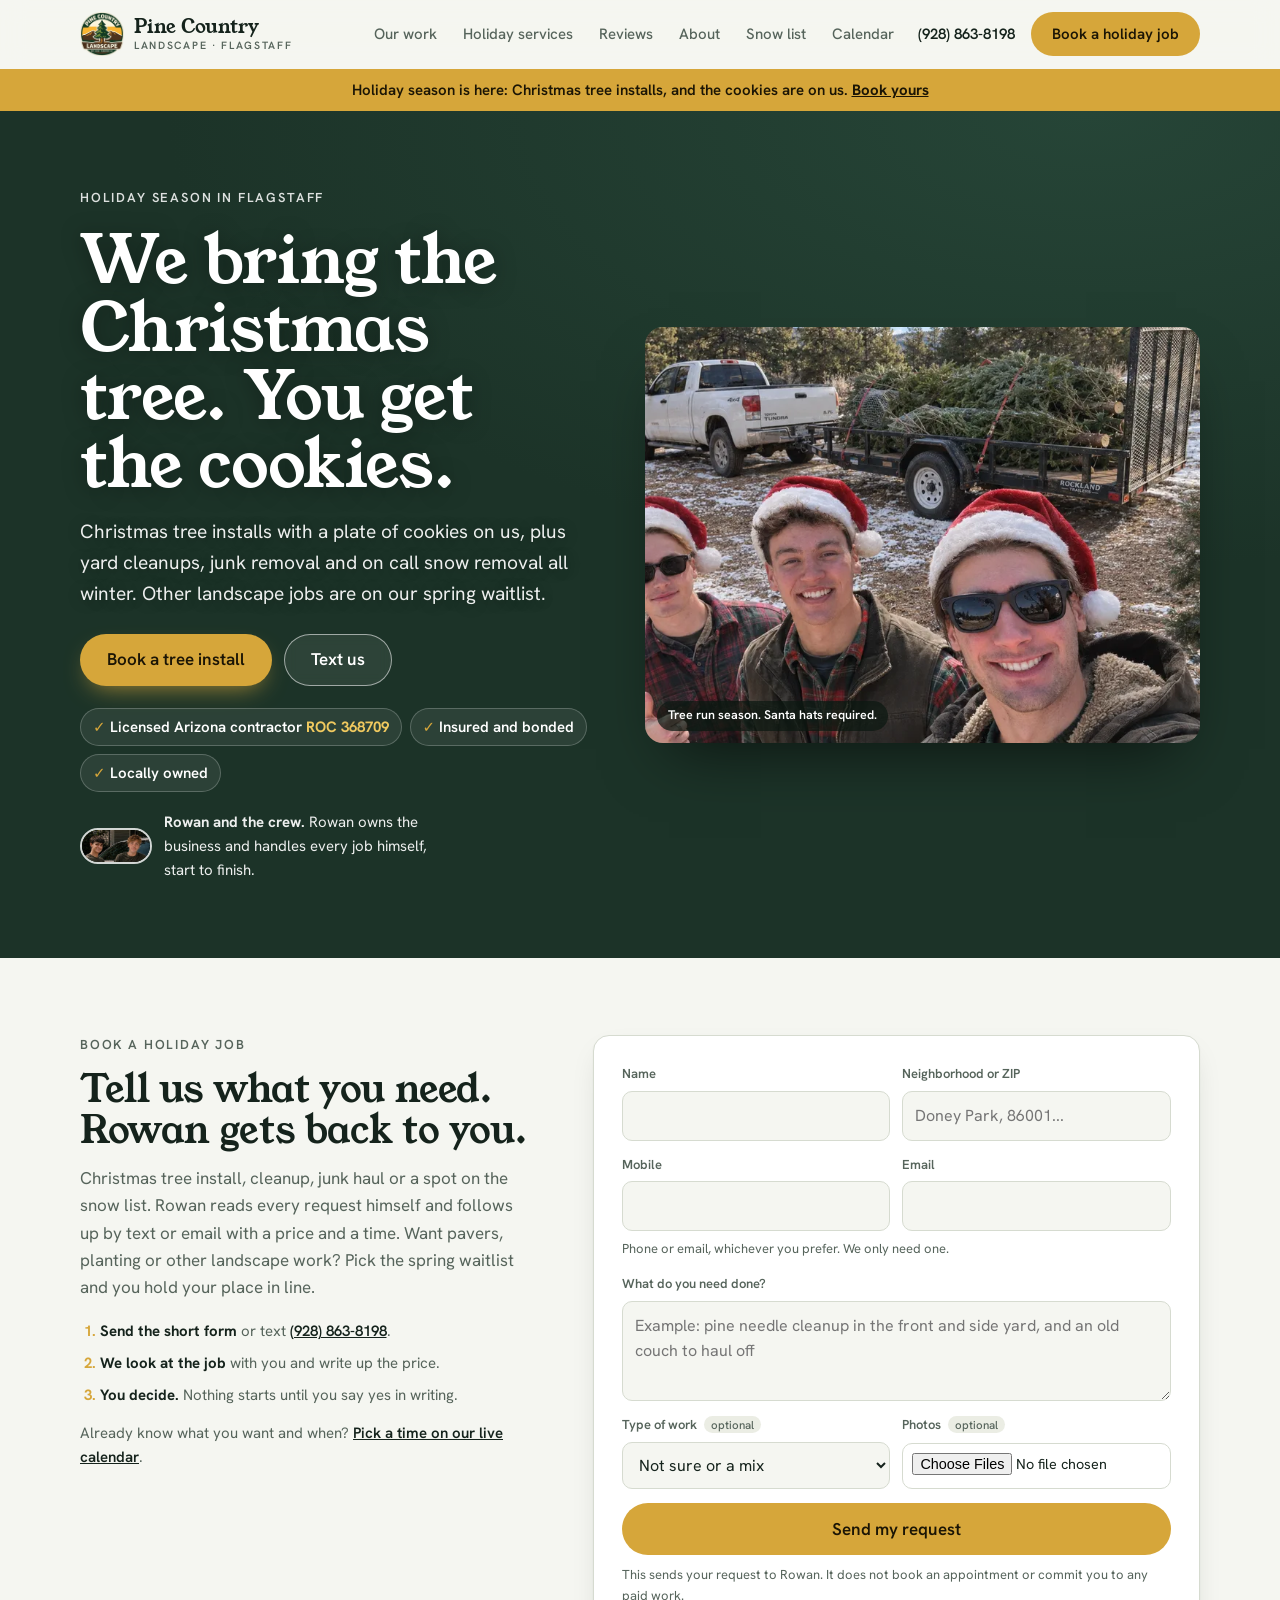
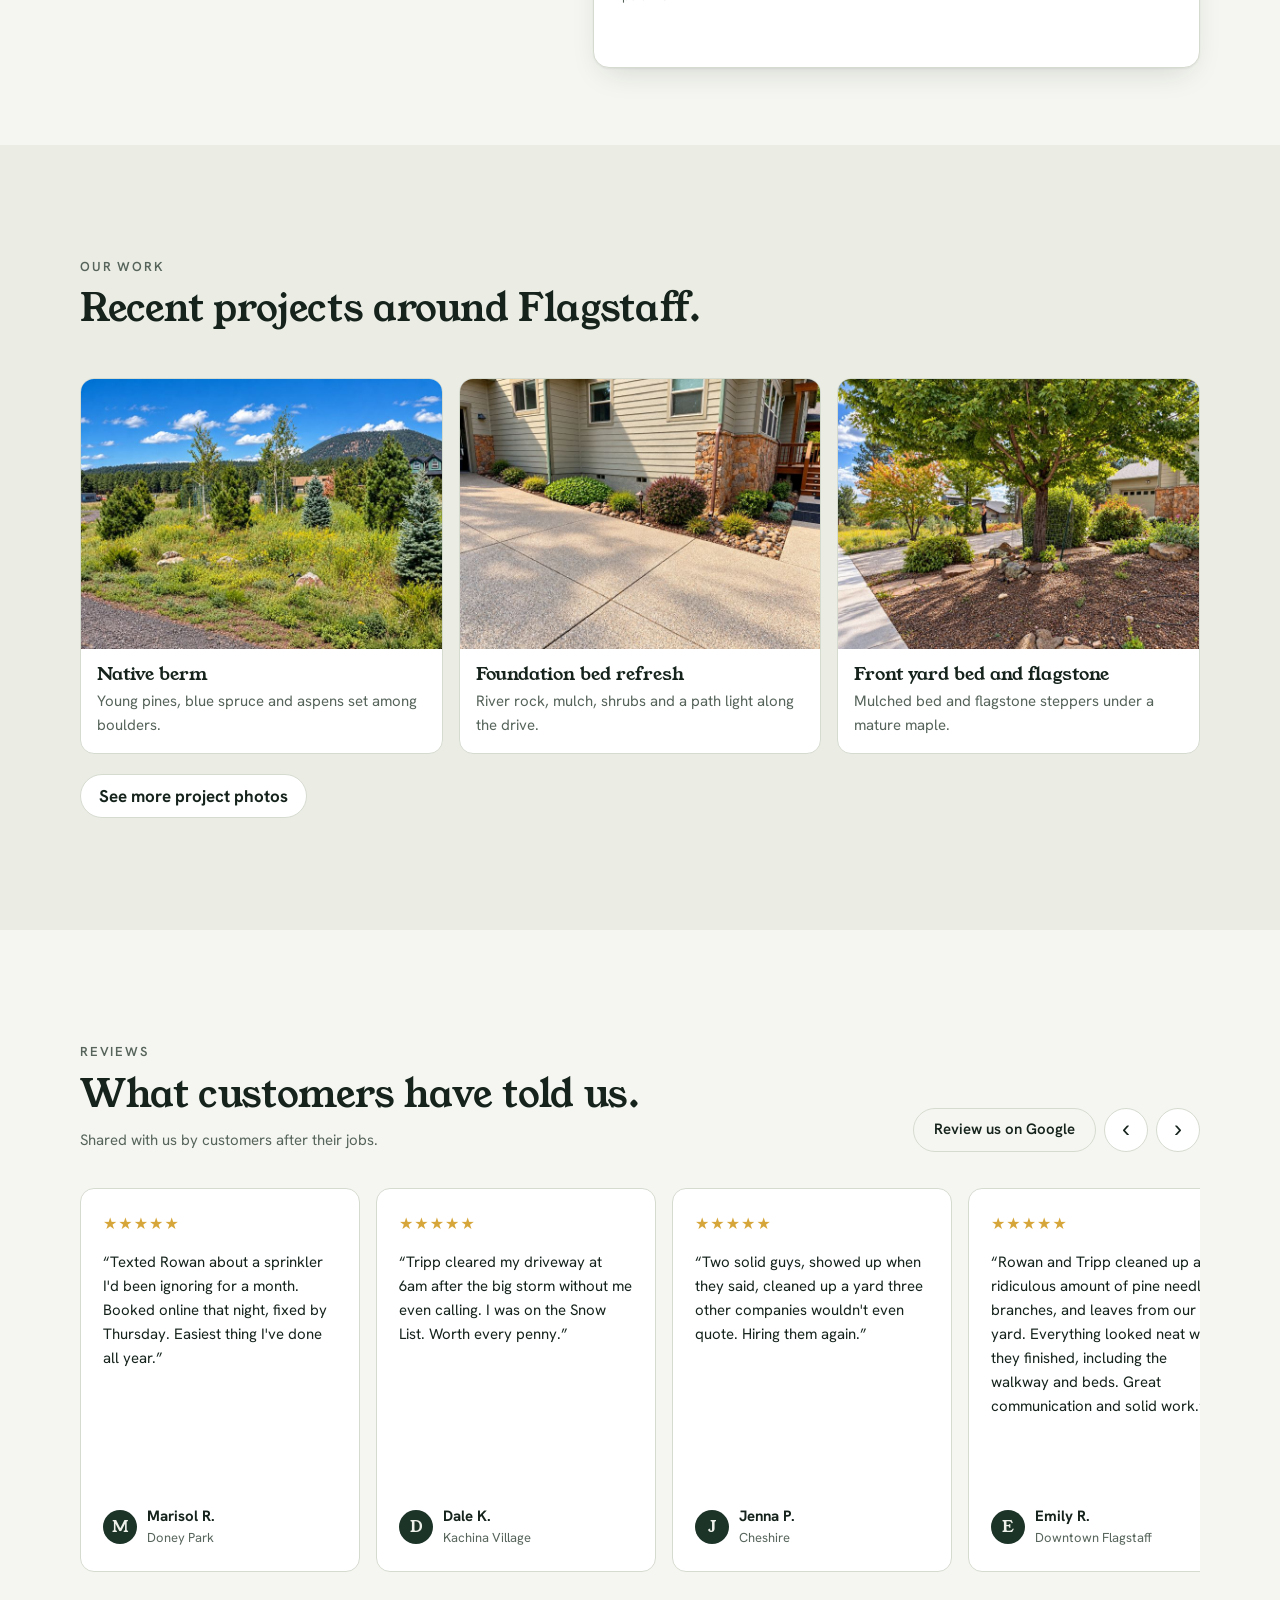
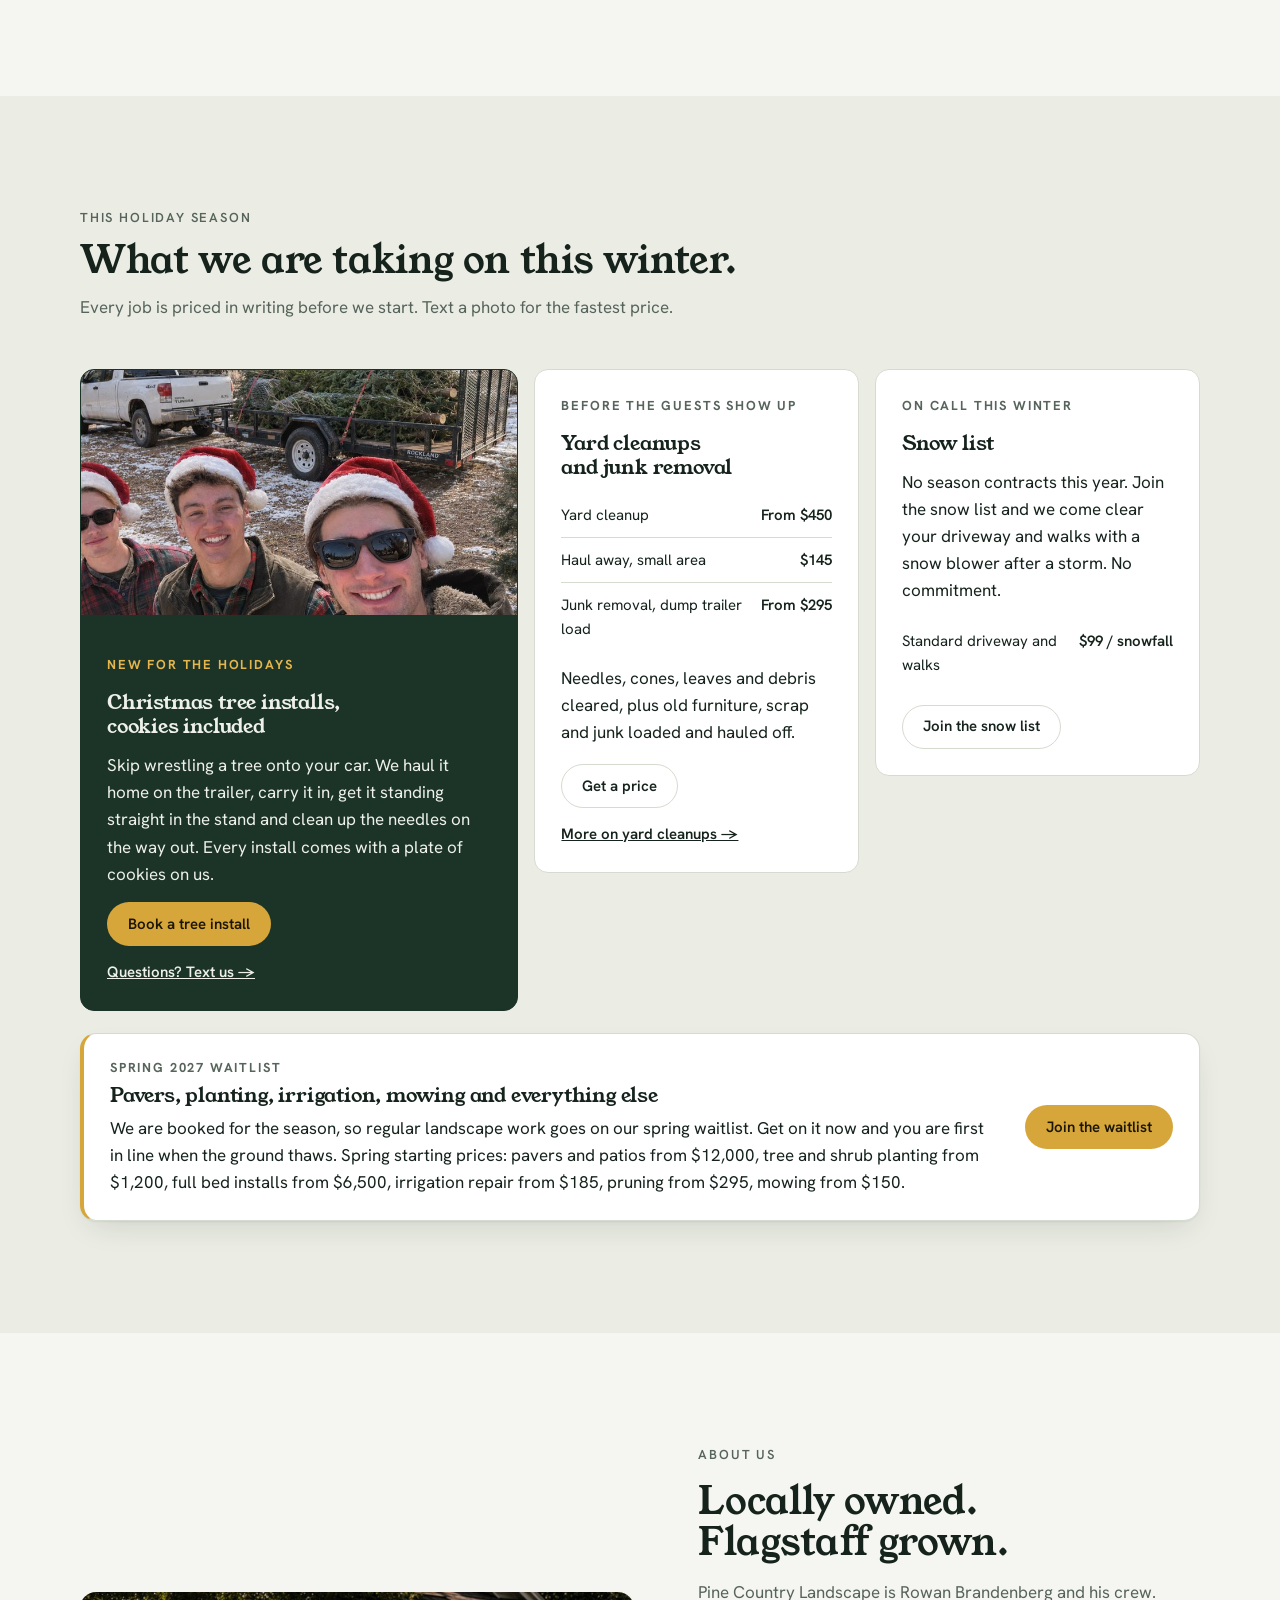
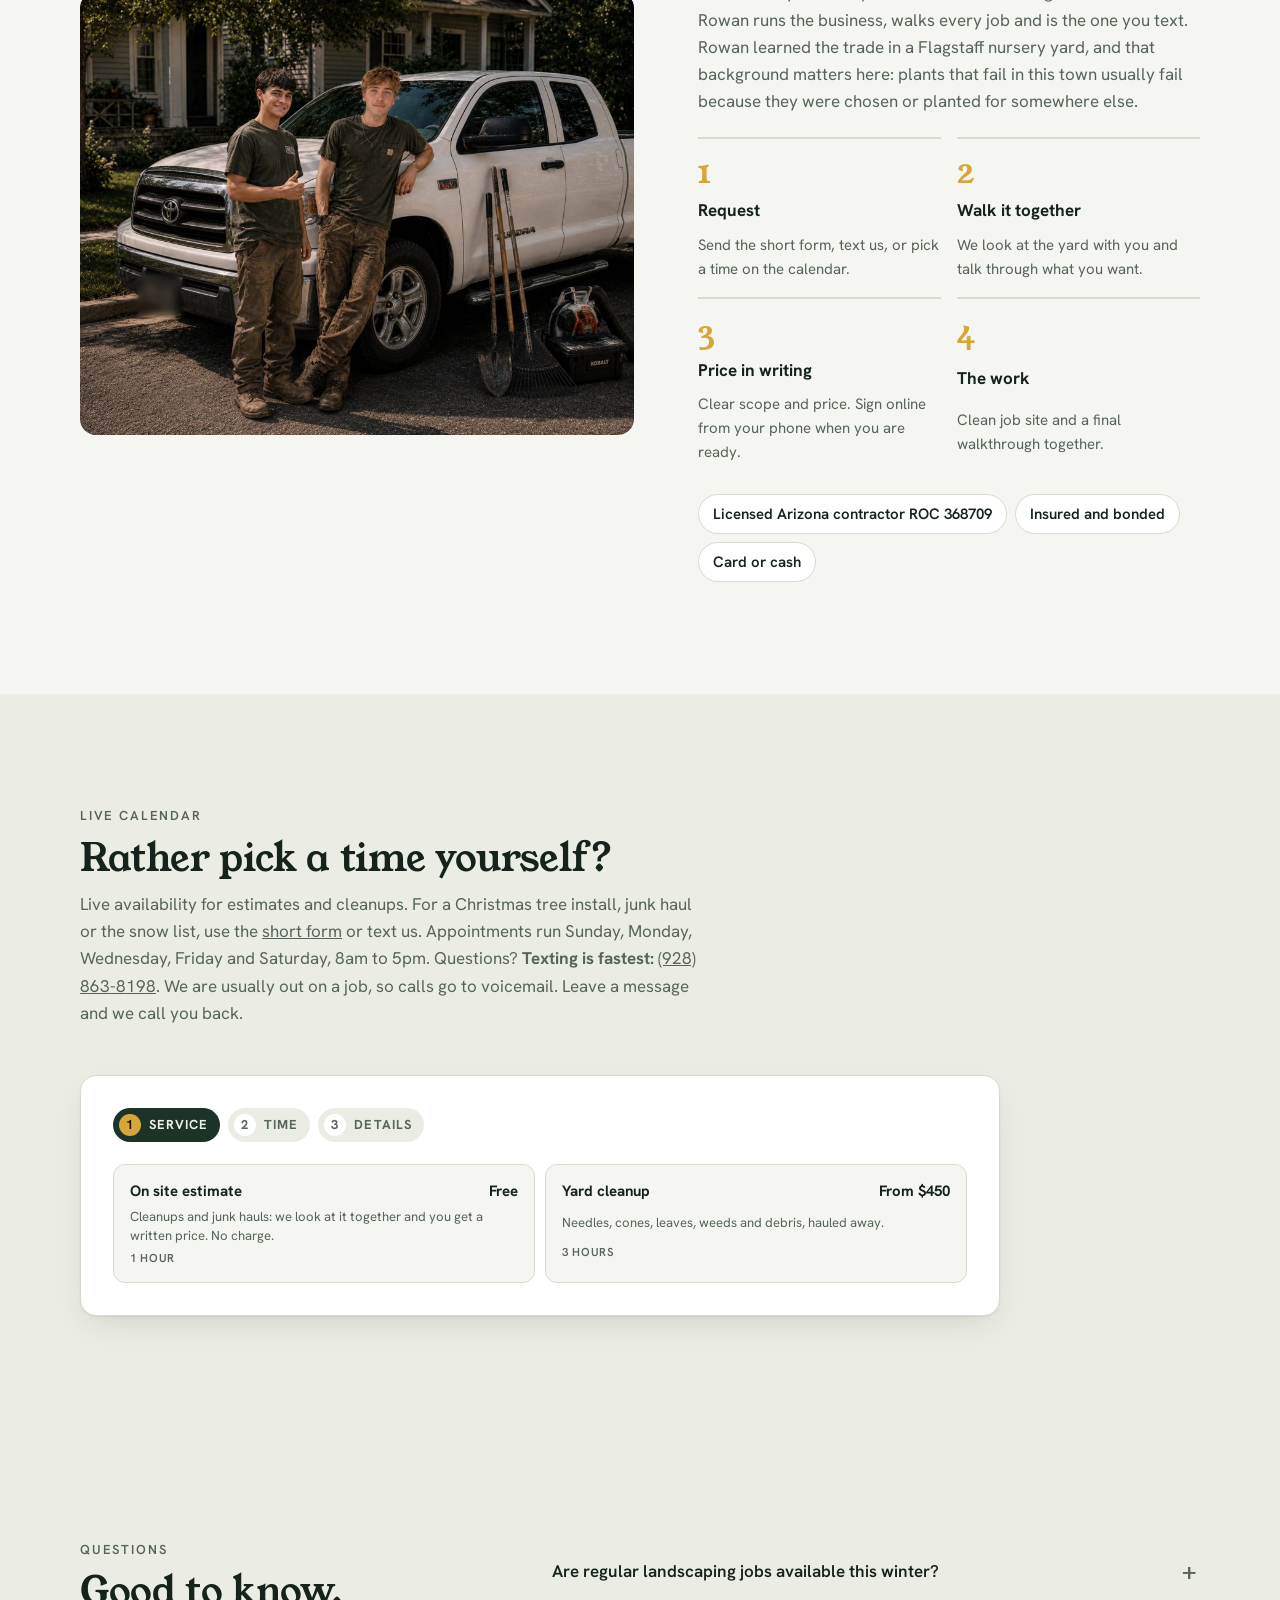
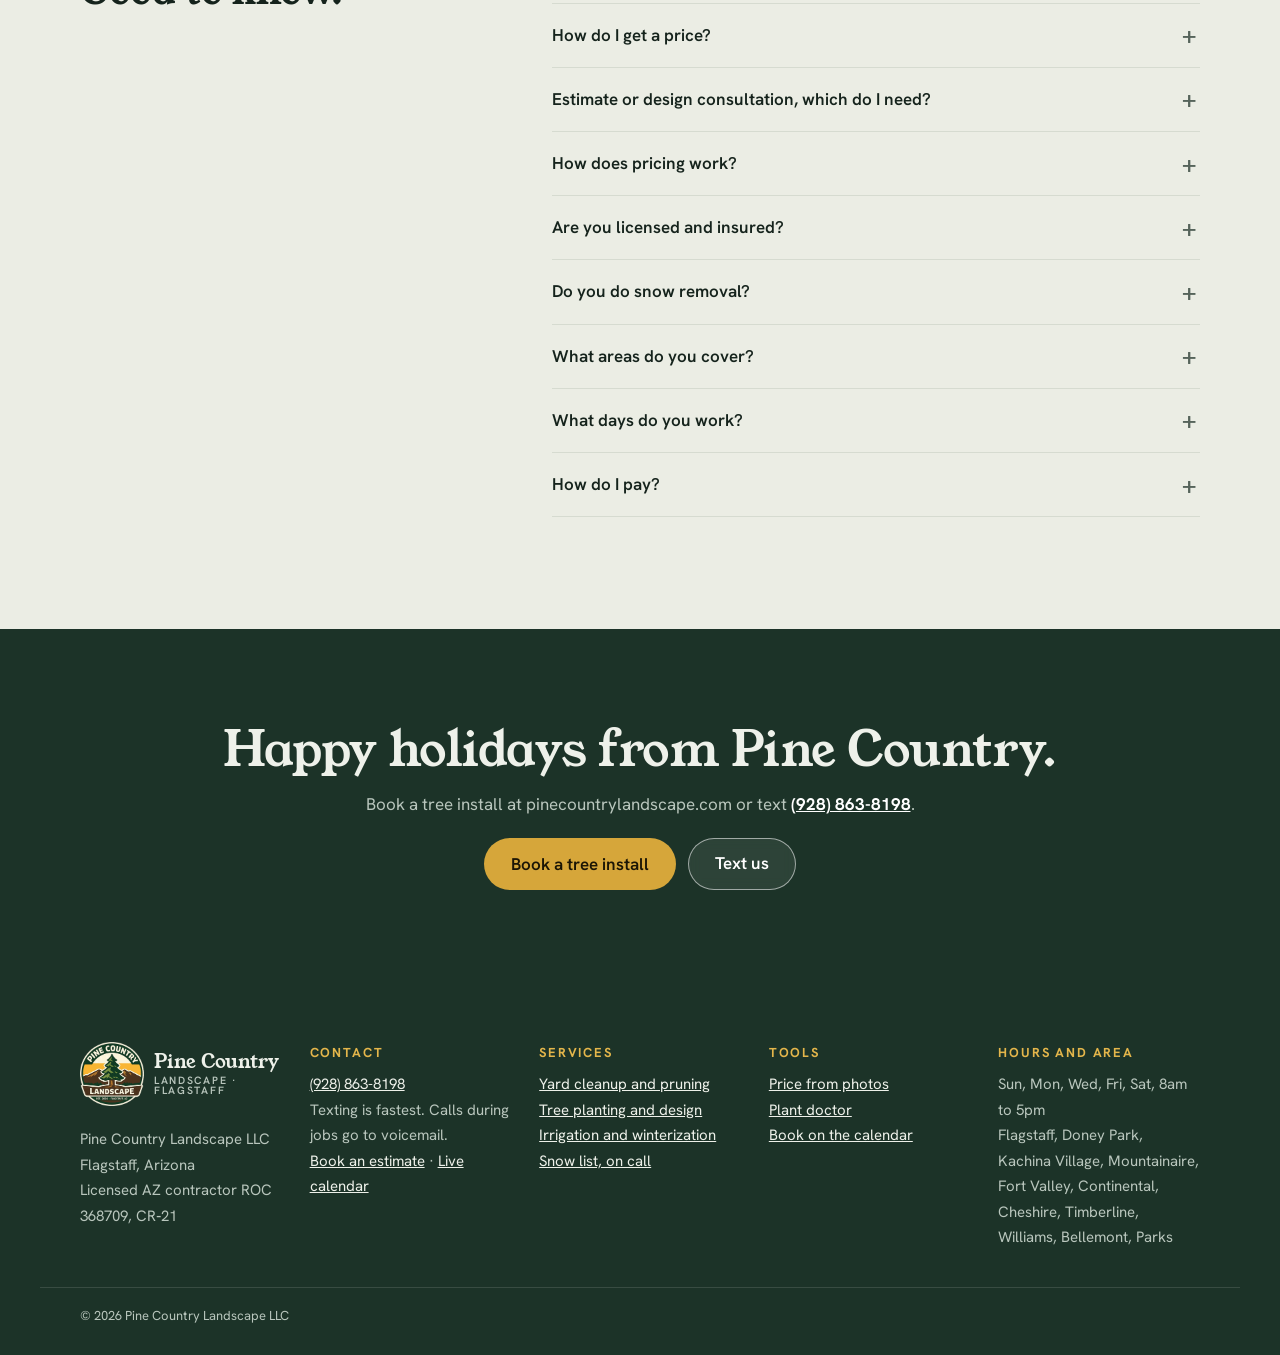
==== commit 1f86bdaa: "Merge pull request #6 from rowanbrandenberg-stack/holiday-photo Swap in the original holiday crew ph" ====
--- a/index.html
+++ b/index.html
@@ -1,40 +1,33 @@
 <!doctype html>
-<!--
-  Christmas by Pine Country: seasonal homepage (holiday 2026).
-  Seasonal styles live in christmas.css and seasonal settings in config.js (christmas block).
-  To retire the season: set PCL_CONFIG.christmas.enabled to false, then restore the year round
-  homepage with:  git checkout 8b0a12c -- index.html   (or any later year round version).
--->
-<html lang="en" class="xmas">
+<html lang="en">
 <head>
 <meta charset="utf-8">
 <meta name="viewport" content="width=device-width, initial-scale=1, viewport-fit=cover">
-<title>Christmas Tree Delivery and Setup in Flagstaff | Pine Country Landscape</title>
-<meta name="description" content="Christmas by Pine Country: we bring your Christmas tree home, carry it inside and set it straight in the stand, and the cookies are on us. Flagstaff and nearby. Text (928) 863-8198.">
+<title>Flagstaff Landscaping and Yard Care | Pine Country Landscape</title>
+<meta name="description" content="Holiday season in Flagstaff: Christmas tree installs with free cookies, yard cleanups, junk removal and on call snow removal. Licensed contractor (ROC 368709). Text (928) 863-8198.">
 <link rel="canonical" href="https://pinecountrylandscape.com/">
 <meta property="og:site_name" content="Pine Country Landscape">
 <meta property="og:locale" content="en_US">
-<meta property="og:title" content="Christmas Tree Delivery and Setup in Flagstaff | Pine Country Landscape">
-<meta property="og:description" content="We bring your Christmas tree home, carry it inside, set it straight in the stand and clean up the needles. Cookies on us. Flagstaff and nearby.">
+<meta property="og:title" content="Christmas Tree Installs, Cleanups and Snow Removal in Flagstaff | Pine Country Landscape">
+<meta property="og:description" content="Christmas tree installs with free cookies, yard cleanups, junk removal and on call snow removal for Flagstaff homes. Licensed, insured and bonded.">
 <meta property="og:image" content="https://pinecountrylandscape.com/img/holiday-crew.jpg">
 <meta property="og:image:alt" content="The Pine Country crew in Santa hats with the Tundra and a trailer loaded with Christmas trees">
 <meta property="og:url" content="https://pinecountrylandscape.com/">
 <meta property="og:type" content="website">
 <meta name="twitter:card" content="summary_large_image">
-<meta name="theme-color" content="#153B2D">
-<link rel="icon" href="img/favicon-32.png" sizes="32x32">
+<meta name="theme-color" content="#1c3328">
+<link rel="icon" href="img/favicon-32.png" type="image/png" sizes="32x32">
 <link rel="apple-touch-icon" href="img/apple-touch-icon.png">
 <link rel="preconnect" href="https://fonts.googleapis.com">
 <link rel="preconnect" href="https://fonts.gstatic.com" crossorigin>
-<link rel="stylesheet" href="https://fonts.googleapis.com/css2?family=Fraunces:opsz,wght@9..144,400;9..144,500;9..144,600&family=Hanken+Grotesk:wght@400;500;600;700&family=Young+Serif&display=swap">
-<link rel="stylesheet" href="styles.css?v=20261123a">
-<link rel="stylesheet" href="christmas.css?v=20261123a">
+<link rel="stylesheet" href="https://fonts.googleapis.com/css2?family=Hanken+Grotesk:wght@400;500;600;700&family=Young+Serif&display=swap">
+<link rel="preload" as="image" href="img/holiday-crew-sm.webp" imagesrcset="img/holiday-crew-sm.webp 760w, img/holiday-crew.webp 1200w" imagesizes="(max-width: 900px) 100vw, 50vw">
+<link rel="stylesheet" href="styles.css?v=20261122a">
 <script type="application/ld+json">{"@context": "https://schema.org", "@type": "LandscapingBusiness", "@id": "https://pinecountrylandscape.com/#business", "name": "Pine Country Landscape", "legalName": "Pine Country Landscape LLC", "url": "https://pinecountrylandscape.com/", "telephone": "+1-928-863-8198", "image": "https://pinecountrylandscape.com/img/native-berm-peaks.jpg", "logo": "https://pinecountrylandscape.com/img/logo-badge.png", "description": "Locally owned, licensed (ROC 368709, CR-21) residential landscaping and hardscape contractor in Flagstaff, Arizona: Christmas tree installs, junk removal, on call snow removal, paver patios and driveways, yard cleanups and pine needle removal, pruning, mowing, weed control, debris hauling, irrigation repair, sprinkler timer installs, sprinkler winterization, winter watering, and tree and shrub planting with design consultations.", "address": {"@type": "PostalAddress", "addressLocality": "Flagstaff", "addressRegion": "AZ", "addressCountry": "US"}, "geo": {"@type": "GeoCoordinates", "latitude": 35.1983, "longitude": -111.6513}, "areaServed": [{"@type": "Place", "name": "Flagstaff, AZ"}, {"@type": "Place", "name": "Doney Park, AZ"}, {"@type": "Place", "name": "Kachina Village, AZ"}, {"@type": "Place", "name": "Mountainaire, AZ"}, {"@type": "Place", "name": "Fort Valley, AZ"}, {"@type": "Place", "name": "Continental, AZ"}, {"@type": "Place", "name": "Cheshire, AZ"}, {"@type": "Place", "name": "Timberline, AZ"}, {"@type": "Place", "name": "Williams, AZ"}, {"@type": "Place", "name": "Bellemont, AZ"}, {"@type": "Place", "name": "Parks, AZ"}], "openingHoursSpecification": [{"@type": "OpeningHoursSpecification", "dayOfWeek": ["Sunday", "Monday", "Wednesday", "Friday", "Saturday"], "opens": "08:00", "closes": "17:00"}], "priceRange": "$$", "currenciesAccepted": "USD", "paymentAccepted": "Cash, Credit Card", "founder": {"@type": "Person", "name": "Rowan Brandenberg"}, "hasCredential": {"@type": "EducationalOccupationalCredential", "credentialCategory": "Contractor license", "name": "Arizona ROC 368709, CR-21 Hardscaping and Irrigation Systems", "recognizedBy": {"@type": "GovernmentOrganization", "name": "Arizona Registrar of Contractors", "url": "https://roc.az.gov"}}, "hasOfferCatalog": {"@type": "OfferCatalog", "name": "Landscaping and yard care services in Flagstaff", "itemListElement": [{"@type": "OfferCatalog", "name": "Yard cleanup and seasonal care", "url": "https://pinecountrylandscape.com/yard-cleanup-flagstaff/", "itemListElement": [{"@type": "Offer", "itemOffered": {"@type": "Service", "name": "Yard cleanup and pine needle removal", "description": "Pine needles, cones, leaves, weeds and debris raked, cleared and hauled away. Typical Flagstaff lot.", "url": "https://pinecountrylandscape.com/yard-cleanup-flagstaff/"}, "priceCurrency": "USD", "priceSpecification": {"@type": "PriceSpecification", "minPrice": "450", "priceCurrency": "USD"}}, {"@type": "Offer", "itemOffered": {"@type": "Service", "name": "Pruning and shrub shaping", "description": "Shrubs, small trees and hedges shaped for health and form.", "url": "https://pinecountrylandscape.com/yard-cleanup-flagstaff/"}, "priceCurrency": "USD", "priceSpecification": {"@type": "PriceSpecification", "minPrice": "295", "priceCurrency": "USD"}}, {"@type": "Offer", "itemOffered": {"@type": "Service", "name": "Small area haul away", "description": "Clippings or debris from a small area that can be reasonably collected, loaded and hauled away.", "url": "https://pinecountrylandscape.com/yard-cleanup-flagstaff/"}, "priceCurrency": "USD", "price": "145"}, {"@type": "Offer", "itemOffered": {"@type": "Service", "name": "Tall grass add on (grass over 8 inches)", "description": "Added to the mowing price when grass is over 8 inches tall.", "url": "https://pinecountrylandscape.com/yard-cleanup-flagstaff/"}, "priceCurrency": "USD", "price": "100"}, {"@type": "Offer", "itemOffered": {"@type": "Service", "name": "Mowing, up to 1 acre", "description": "Each visit includes mowing, trimming, edging and blowing off walks and drives. $150 minimum for small yards.", "url": "https://pinecountrylandscape.com/yard-cleanup-flagstaff/"}, "priceCurrency": "USD", "priceSpecification": {"@type": "PriceSpecification", "minPrice": "150", "maxPrice": "200", "priceCurrency": "USD"}}, {"@type": "Offer", "itemOffered": {"@type": "Service", "name": "Mowing, up to 2 acres", "description": "Each visit includes mowing, trimming, edging and blowing off walks and drives.", "url": "https://pinecountrylandscape.com/yard-cleanup-flagstaff/"}, "priceCurrency": "USD", "price": "275"}, {"@type": "Offer", "itemOffered": {"@type": "Service", "name": "Weed control", "description": "Weeds pulled or trimmed, including mullein and thistle.", "url": "https://pinecountrylandscape.com/yard-cleanup-flagstaff/"}, "priceCurrency": "USD", "priceSpecification": {"@type": "PriceSpecification", "minPrice": "150", "priceCurrency": "USD"}}, {"@type": "Offer", "itemOffered": {"@type": "Service", "name": "Debris haul, dump trailer load", "description": "Yard debris and junk loaded and hauled away.", "url": "https://pinecountrylandscape.com/yard-cleanup-flagstaff/"}, "priceCurrency": "USD", "priceSpecification": {"@type": "PriceSpecification", "minPrice": "295", "priceCurrency": "USD"}}]}, {"@type": "OfferCatalog", "name": "Irrigation, winterization and winter watering", "url": "https://pinecountrylandscape.com/irrigation-flagstaff/", "itemListElement": [{"@type": "Offer", "itemOffered": {"@type": "Service", "name": "Irrigation repair", "description": "Leaks, heads, drip lines and zones. Includes the first hour.", "url": "https://pinecountrylandscape.com/irrigation-flagstaff/"}, "priceCurrency": "USD", "priceSpecification": {"@type": "PriceSpecification", "minPrice": "185", "priceCurrency": "USD"}}, {"@type": "Offer", "itemOffered": {"@type": "Service", "name": "Sprinkler timer install", "description": "Timer replacement and programming, including smart timers.", "url": "https://pinecountrylandscape.com/irrigation-flagstaff/"}, "priceCurrency": "USD", "priceSpecification": {"@type": "PriceSpecification", "minPrice": "295", "priceCurrency": "USD"}}, {"@type": "Offer", "itemOffered": {"@type": "Service", "name": "Sprinkler winterization blowout", "description": "Compressed air blowout of every zone before the hard freeze.", "url": "https://pinecountrylandscape.com/irrigation-flagstaff/"}, "priceCurrency": "USD", "priceSpecification": {"@type": "PriceSpecification", "minPrice": "165", "priceCurrency": "USD"}}, {"@type": "Offer", "itemOffered": {"@type": "Service", "name": "Winter watering visit", "description": "Deep watering for trees and shrubs on warmer days through dry winter months.", "url": "https://pinecountrylandscape.com/irrigation-flagstaff/"}, "priceCurrency": "USD", "price": "95"}, {"@type": "Offer", "itemOffered": {"@type": "Service", "name": "Tree and shrub diagnosis", "description": "On site check of irrigation, soil moisture and branches for struggling trees and shrubs.", "url": "https://pinecountrylandscape.com/irrigation-flagstaff/"}, "priceCurrency": "USD", "price": "95"}]}, {"@type": "OfferCatalog", "name": "Tree planting and landscape design", "url": "https://pinecountrylandscape.com/tree-planting-flagstaff/", "itemListElement": [{"@type": "Offer", "itemOffered": {"@type": "Service", "name": "Landscape design consultation", "description": "90 minute on site design consultation for trees, beds and full yard plans. Fee is credited toward your project.", "url": "https://pinecountrylandscape.com/tree-planting-flagstaff/"}, "priceCurrency": "USD", "price": "150"}, {"@type": "Offer", "itemOffered": {"@type": "Service", "name": "Tree and shrub planting", "description": "Aspen, spruce, pine, native shrubs and berms planned for Flagstaff elevation, elk and volcanic soil. Priced by written proposal.", "url": "https://pinecountrylandscape.com/tree-planting-flagstaff/"}, "priceCurrency": "USD"}]}, {"@type": "OfferCatalog", "name": "Estimates and advice", "itemListElement": [{"@type": "Offer", "itemOffered": {"@type": "Service", "name": "On site estimate", "description": "Walk the property together and get a written price for the work you have in mind.", "url": "https://pinecountrylandscape.com/#inquiry"}, "priceCurrency": "USD", "price": "0"}, {"@type": "Offer", "itemOffered": {"@type": "Service", "name": "Price from photos", "description": "Send photos of the job and get a ballpark price by text and email.", "url": "https://pinecountrylandscape.com/price-from-photos/"}, "priceCurrency": "USD", "price": "0"}, {"@type": "Offer", "itemOffered": {"@type": "Service", "name": "Plant doctor photo diagnosis", "description": "Send photos of a struggling tree or shrub and get a diagnosis and next steps by text and email.", "url": "https://pinecountrylandscape.com/plant-doctor/"}, "priceCurrency": "USD", "price": "0"}]}]}}</script>
-<script type="application/ld+json">{"@context": "https://schema.org", "@type": "Service", "name": "Christmas tree delivery and setup", "serviceType": "Christmas tree delivery and installation", "url": "https://pinecountrylandscape.com/", "provider": {"@id": "https://pinecountrylandscape.com/#business"}, "areaServed": {"@type": "Place", "name": "Flagstaff, AZ"}, "description": "We bring your Christmas tree home on our trailer, carry it inside, set it straight in the stand and clean up the needles. Every install comes with a plate of cookies. Priced when Rowan replies to your request."}</script>
-<script type="application/ld+json">{"@context": "https://schema.org", "@type": "FAQPage", "mainEntity": [{"@type": "Question", "name": "Do you bring the tree, or do I buy it?", "acceptedAnswer": {"@type": "Answer", "text": "Tell us on the form whether you already have a tree. If you do, we bring it home on our trailer. If you still need one, Rowan explains how getting the tree works for your install when Rowan replies, before anything is booked."}}, {"@type": "Question", "name": "How much does a tree install cost?", "acceptedAnswer": {"@type": "Answer", "text": "Rowan replies to your request with a price for your install. It depends on the tree, your area and the access. Nothing is booked or charged until you say yes."}}, {"@type": "Question", "name": "Do I need my own tree stand?", "acceptedAnswer": {"@type": "Answer", "text": "Tell us on the form whether you have a stand or need one. Rowan confirms the options for your install when Rowan replies."}}, {"@type": "Question", "name": "What size trees can you install?", "acceptedAnswer": {"@type": "Answer", "text": "Pick the height you have in mind on the form. Not sure? Choose Not sure, help me choose, add your ceiling height, and Rowan helps you pick."}}, {"@type": "Question", "name": "Do you deliver to my area?", "acceptedAnswer": {"@type": "Answer", "text": "Our service area is Flagstaff and about 25 minutes out: Doney Park, Kachina Village, Mountainaire, Fort Valley, Continental, Cheshire, Timberline, Williams, Bellemont and Parks. A little farther out? Ask anyway."}}, {"@type": "Question", "name": "When can you install my tree?", "acceptedAnswer": {"@type": "Answer", "text": "Pick a preferred day or weekend on the form, or tell us you are flexible. It stays a request until Rowan confirms a date with you. Nothing is reserved before then."}}, {"@type": "Question", "name": "What about stairs or tight spots?", "acceptedAnswer": {"@type": "Answer", "text": "Tell us about stairs, narrow halls or gates on the form, and a photo of the doorway helps. That way Rowan knows before confirming your price."}}, {"@type": "Question", "name": "Do you decorate the tree?", "acceptedAnswer": {"@type": "Answer", "text": "The install covers bringing the tree in, setting it straight in the stand and cleaning up the needles. It does not include lights or decorating. If you would like help with those, mention it and Rowan will tell you if it is possible."}}, {"@type": "Question", "name": "Can you take the tree down after the holidays?", "acceptedAnswer": {"@type": "Answer", "text": "Ask about it in your request. Rowan will tell you whether removal is available for your install and what it would cost."}}, {"@type": "Question", "name": "How do I change my request?", "acceptedAnswer": {"@type": "Answer", "text": "Text (928) 863-8198 or reply to Rowan's message. Nothing is booked until Rowan confirms with you, so changes before then are easy."}}]}</script>
+<script type="application/ld+json">{"@context": "https://schema.org", "@type": "FAQPage", "mainEntity": [{"@type": "Question", "name": "Are regular landscaping jobs available this winter?", "acceptedAnswer": {"@type": "Answer", "text": "For the holiday season we are only taking Christmas tree installs, yard cleanups, junk removal and on call snow removal. Pavers, planting, irrigation, mowing and other landscape jobs go on our spring 2027 waitlist. Send a request and you hold your place in line."}}, {"@type": "Question", "name": "How do I get a price?", "acceptedAnswer": {"@type": "Answer", "text": "Book an estimate with the short form on this page, or text (928) 863-8198. Rowan follows up to look at the job with you and gives you the price in writing. There is no charge for an estimate visit, and nothing starts until you say yes."}}, {"@type": "Question", "name": "Estimate or design consultation, which do I need?", "acceptedAnswer": {"@type": "Answer", "text": "Most jobs, up to about $3,000, get an estimate: we walk it with you and give you a written price at no charge. Bigger projects like pavers, hardscape and full yard installs start with a 90 minute design consultation on site. It costs $150, and the full $150 is credited toward your project if you go ahead. Not sure which you need? Send a request and Rowan will tell you before anything is booked or charged."}}, {"@type": "Question", "name": "How does pricing work?", "acceptedAnswer": {"@type": "Answer", "text": "Our services list starting prices for a typical Flagstaff lot. Bigger or more involved jobs get a written, itemized quote after we see the property. The price is confirmed with you before any work starts."}}, {"@type": "Question", "name": "Are you licensed and insured?", "acceptedAnswer": {"@type": "Answer", "text": "Yes. Pine Country Landscape LLC is a licensed Arizona contractor, ROC 368709, classification CR-21 Hardscaping and Irrigation Systems. We carry general liability and workers' compensation insurance and are bonded."}}, {"@type": "Question", "name": "Do you do snow removal?", "acceptedAnswer": {"@type": "Answer", "text": "Yes, on call. We are not selling season contracts this winter. Get on our snow list and we clear your driveway and walks with a snow blower after a storm, $99 a snowfall for a standard driveway and walks. See the snow removal page to join the list."}}, {"@type": "Question", "name": "What areas do you cover?", "acceptedAnswer": {"@type": "Answer", "text": "Flagstaff and about 25 minutes out: Doney Park, Kachina Village, Mountainaire, Fort Valley, Continental, Cheshire, Timberline, Williams, Bellemont and Parks."}}, {"@type": "Question", "name": "What days do you work?", "acceptedAnswer": {"@type": "Answer", "text": "Sunday, Monday, Wednesday, Friday and Saturday, 8am to 5pm."}}, {"@type": "Question", "name": "How do I pay?", "acceptedAnswer": {"@type": "Answer", "text": "Card or cash. Most service jobs are paid when the work is done. Larger projects are billed on a schedule written into your agreement, which you can review and sign online."}}]}</script>
 <script type="application/ld+json">{"@context": "https://schema.org", "@type": "WebSite", "@id": "https://pinecountrylandscape.com/#website", "name": "Pine Country Landscape", "url": "https://pinecountrylandscape.com/", "publisher": {"@id": "https://pinecountrylandscape.com/#business"}}</script>
 </head>
-<body class="home xmas-home">
+<body class="home">
 
 <a class="skip" href="#main">Skip to content</a>
 <span id="top"></span>
@@ -42,176 +35,155 @@
 <header class="site-head" id="site-head">
   <div class="wrap head-in">
     <a class="brand" href="#top" aria-label="Pine Country Landscape home">
-      <span class="brand-badge"><img class="brand-mark" src="img/logo-badge.png" alt="" width="44" height="44"><svg class="brand-sprig" viewBox="0 0 24 24" aria-hidden="true"><path d="M5 15c3-1 6-4 7-9 1 5 4 8 7 9-3 0-5 1-7 4-2-3-4-4-7-4z" fill="#2F6B4F"/><circle cx="10" cy="17" r="2.2" fill="#A52A3A"/><circle cx="14.2" cy="17.6" r="2.2" fill="#A52A3A"/></svg></span>
+      <img class="brand-mark" src="img/logo-badge.png" alt="" width="44" height="44">
       <span class="brand-name">Pine Country<small>Landscape &middot; Flagstaff</small></span>
     </a>
     <nav class="nav" aria-label="Main">
-      <a href="#trees">Christmas trees</a>
-      <a href="#how">How it works</a>
-      <a href="#faq">FAQs</a>
+      <a href="#work">Our work</a>
+      <a href="#holiday">Holiday services</a>
+      <a href="#reviews">Reviews</a>
       <a href="#about">About</a>
-      <a class="nav-quiet" href="#holiday">Other services</a>
+      <a href="/snow-removal-flagstaff/">Snow list</a>
+      <a href="#book">Calendar</a>
     </nav>
     <div class="head-cta">
-      <a class="btn btn-cran" href="#inquiry" data-holiday-pick="tree" data-track="cta_click" data-label="header">Request a tree install</a>
+      <a class="phone" href="tel:+19288638198" data-phone data-track="call_click" data-label="header">(928) 863-8198</a>
+      <a class="btn btn-gold" href="#inquiry" data-track="cta_click" data-label="header">Book a holiday job</a>
     </div>
   </div>
 </header>
 
-<p class="season-bar xmas-strip" data-season>Christmas tree installs are open, and every install comes with cookies on us. <a href="#inquiry" data-holiday-pick="tree">Request a tree install</a></p>
+<a class="season-bar" href="#holiday" data-season-snow>Holiday season is here: Christmas tree installs, and the cookies are on us. <b>Book yours</b></a>
 
 <main id="main">
 
-<section class="x-hero" aria-labelledby="hero-h">
-  <div class="wrap x-hero-in">
-    <div class="x-hero-copy">
-      <p class="x-kicker">Christmas by Pine Country <span aria-hidden="true">&middot;</span> Flagstaff</p>
-      <h1 id="hero-h">Your Christmas tree, delivered and set up.</h1>
-      <p class="x-hero-sub">We bring it home, carry it inside, and get it standing straight. You enjoy the Christmas moment. The cookies are on us.</p>
-      <div class="x-actions">
-        <a class="btn btn-cran btn-lg" href="#inquiry" data-holiday-pick="tree" data-track="cta_click" data-label="hero">Request a tree install</a>
-        <a class="btn btn-quiet btn-lg" data-sms="tree" href="sms:+19288638198" data-track="text_click" data-label="hero">Text Rowan</a>
-      </div>
-      <p class="x-hero-note">A local Flagstaff crew from Pine Country Landscape. Send a request and Rowan replies with the price and a date. Nothing is booked until you say yes.</p>
-    </div>
-    <figure class="x-hero-art">
-      <svg viewBox="0 0 560 520" role="img" aria-labelledby="art-t" preserveAspectRatio="xMidYMid slice">
-        <title id="art-t">Illustration of a Christmas tree standing straight in its stand in a warm living room, with ponderosa pines and snowy peaks outside the window and a plate of cookies on the side table</title>
-        <defs>
-          <linearGradient id="sky" x1="0" y1="0" x2="0" y2="1"><stop offset="0" stop-color="#1D3B4A"/><stop offset="1" stop-color="#5D7A7E"/></linearGradient>
-          <radialGradient id="glow" cx=".93" cy=".36" r=".6"><stop offset="0" stop-color="#FFE7B8" stop-opacity=".95"/><stop offset=".55" stop-color="#F6DDB2" stop-opacity=".35"/><stop offset="1" stop-color="#F3E4CC" stop-opacity="0"/></radialGradient>
-          <linearGradient id="floor" x1="0" y1="0" x2="0" y2="1"><stop offset="0" stop-color="#B98A5E"/><stop offset="1" stop-color="#9C6F47"/></linearGradient>
-        </defs>
-        <rect width="560" height="520" fill="#F3E4CC"/>
-        <rect width="560" height="520" fill="url(#glow)"/>
-        <!-- window -->
-        <g>
-          <rect x="44" y="58" width="196" height="248" rx="6" fill="#153B2D"/>
-          <rect x="56" y="70" width="172" height="224" fill="url(#sky)"/>
-          <path d="M56 222 L104 160 L128 182 L158 132 L196 186 L228 170 L228 294 L56 294 Z" fill="#E9EEF0"/>
-          <path d="M140 142 L158 132 L176 152 L164 150 L156 158 L148 150 Z" fill="#FFFFFF"/>
-          <g fill="#0F2B21">
-            <path d="M72 294 L72 240 L64 252 L70 236 L62 244 L72 214 L82 244 L74 236 L80 252 L74 240 L74 294 Z"/>
-            <path d="M84 294 L84 226 L76 240 L84 220 L74 230 L86 192 L98 230 L88 220 L96 240 L88 226 L88 294 Z"/>
-            <path d="M204 294 L204 232 L196 244 L203 228 L194 236 L206 200 L218 236 L209 228 L216 244 L208 232 L208 294 Z"/>
-          </g>
-          <circle cx="196" cy="98" r="9" fill="#F8EFD9" opacity=".9"/>
-          <rect x="139" y="70" width="6" height="224" fill="#153B2D"/>
-          <rect x="56" y="179" width="172" height="6" fill="#153B2D"/>
-          <rect x="36" y="300" width="212" height="12" rx="3" fill="#E7D3B3"/>
-        </g>
-        <!-- floor and rug -->
-        <rect x="0" y="420" width="560" height="100" fill="url(#floor)"/>
-        <path d="M0 420 H560" stroke="#8C6140" stroke-width="2"/>
-        <ellipse cx="300" cy="462" rx="170" ry="30" fill="#A52A3A"/>
-        <ellipse cx="300" cy="462" rx="156" ry="24" fill="none" stroke="#FFF8ED" stroke-width="3" stroke-dasharray="2 9" stroke-linecap="round" opacity=".8"/>
-        <!-- tree -->
-        <g>
-          <rect x="292" y="392" width="16" height="44" fill="#6B4A2E"/>
-          <path d="M300 92 L344 176 L326 172 L370 250 L346 246 L398 336 L364 332 L420 414 L180 414 L236 332 L202 336 L254 246 L230 250 L274 172 L256 176 Z" fill="#2F6B4F"/>
-          <path d="M300 92 L344 176 L326 172 L370 250 L346 246 L398 336 L364 332 L420 414 L300 414 Z" fill="#245A42"/>
-          <path d="M300 92 L318 140 L300 132 Z" fill="#3A7A5B"/>
-          <path d="M226 400 C260 392 340 392 374 400" stroke="#1D4B37" stroke-width="3" fill="none" opacity=".5"/>
-          <!-- stand -->
-          <path d="M262 428 H338 L330 452 H270 Z" fill="#7A1F2B"/>
-          <rect x="258" y="424" width="84" height="8" rx="3" fill="#A52A3A"/>
-        </g>
-        <!-- lamp and side table with cookies -->
-        <g>
-          <rect x="531" y="196" width="5" height="226" fill="#3B2A1C"/>
-          <path d="M506 152 H556 L548 198 H514 Z" fill="#E8C68C" stroke="#C6A46C" stroke-width="2"/>
-          <rect x="519" y="418" width="30" height="6" rx="3" fill="#3B2A1C"/>
-          <rect x="416" y="344" width="96" height="8" rx="3" fill="#6B4A2E"/>
-          <rect x="424" y="352" width="6" height="68" fill="#6B4A2E"/>
-          <rect x="498" y="352" width="6" height="68" fill="#6B4A2E"/>
-          <ellipse cx="452" cy="340" rx="28" ry="6" fill="#FFF8ED"/>
-          <circle cx="442" cy="334" r="8" fill="#C99A5B"/><circle cx="458" cy="333" r="8" fill="#B9874A"/><circle cx="450" cy="327" r="7" fill="#D2A46A"/>
-          <circle cx="440" cy="332" r="1.4" fill="#5A3A22"/><circle cx="460" cy="331" r="1.4" fill="#5A3A22"/><circle cx="451" cy="325" r="1.3" fill="#5A3A22"/>
-          <rect x="484" y="322" width="16" height="20" rx="3" fill="#A52A3A"/>
-          <path d="M500 326 a5 5 0 0 1 0 10" stroke="#A52A3A" stroke-width="3" fill="none"/>
-        </g>
-        <!-- needle broom leaning, tidy finish -->
-        <g opacity=".9">
-          <path d="M120 420 L150 330" stroke="#6B4A2E" stroke-width="4" stroke-linecap="round"/>
-          <path d="M108 420 L132 420 L124 400 L114 400 Z" fill="#C6A46C"/>
-        </g>
-      </svg>
-      <figcaption>Illustration, not a photo of a customer install.</figcaption>
+<section class="hero2" aria-labelledby="hero-h">
+  <div class="wrap hero2-in">
+    <div class="hero2-copy">
+      <p class="eyebrow eyebrow-light">Holiday season in Flagstaff</p>
+      <h1 id="hero-h">We bring the Christmas tree. You get the cookies.</h1>
+      <p class="hero-sub">Christmas tree installs with a plate of cookies on us, plus yard cleanups, junk removal and on call snow removal all winter. Other landscape jobs are on our spring waitlist.</p>
+      <div class="hero-actions">
+        <a class="btn btn-gold btn-lg" href="#inquiry" data-holiday-pick="tree" data-track="cta_click" data-label="hero">Book a tree install</a>
+        <a class="btn btn-ghost btn-lg" data-sms href="sms:+19288638198" data-track="text_click" data-label="hero">Text us</a>
+      </div>
+      <ul class="trust2" aria-label="Credentials">
+        <li data-roc-badge hidden>Licensed Arizona contractor <b data-roc-number></b></li>
+        <li data-insured hidden>Insured and bonded</li>
+        <li>Locally owned</li>
+      </ul>
+      <p class="team-chip"><img src="img/team-faces.jpg" alt="" width="72" height="36"><span><b>Rowan and the crew.</b> Rowan owns the business and handles every job himself, start to finish.</span></p>
+    </div>
+    <figure class="hero2-photo">
+      <picture class="hero2-img">
+    <source type="image/webp" srcset="img/holiday-crew-sm.webp 760w, img/holiday-crew.webp 1200w" sizes="(max-width: 900px) 100vw, 50vw">
+    <img src="img/holiday-crew.jpg" width="1200" height="1169" alt="Rowan and the Pine Country crew in Santa hats in the snowy pines, with the Tundra and a trailer loaded with Christmas trees behind them" fetchpriority="high">
+  </picture>
+      <figcaption>Tree run season. Santa hats required.</figcaption>
     </figure>
   </div>
 </section>
 
-<section class="x-section" id="trees" aria-labelledby="trees-h">
-  <div class="wrap x-included">
-    <div class="x-head">
-      <h2 id="trees-h">What a tree install includes</h2>
-      <p class="x-lede">Skip wrestling a tree onto the car. Here is what we do on every install.</p>
-    </div>
-    <ul class="x-steps-list">
-      <li><svg viewBox="0 0 32 32" aria-hidden="true"><path d="M3 21h17V11H3zM20 15h5l4 4v2h-9z" fill="none" stroke="currentColor" stroke-width="2" stroke-linejoin="round"/><circle cx="8" cy="23" r="2.5" fill="currentColor"/><circle cx="24" cy="23" r="2.5" fill="currentColor"/></svg><div><b>Brought home</b><span>We haul the tree home for you on our trailer.</span></div></li>
-      <li><svg viewBox="0 0 32 32" aria-hidden="true"><path d="M5 28V13L16 4l11 9v15H5zm8 0v-8h6v8" fill="none" stroke="currentColor" stroke-width="2" stroke-linejoin="round"/></svg><div><b>Carried inside</b><span>We carry it in to the room where you want it.</span></div></li>
-      <li><svg viewBox="0 0 32 32" aria-hidden="true"><path d="M16 3l7 11h-4l6 9H7l6-9H9zM16 23v5M11 28h10" fill="none" stroke="currentColor" stroke-width="2" stroke-linejoin="round"/></svg><div><b>Standing straight</b><span>Secured in the stand and set straight before we leave.</span></div></li>
-      <li><svg viewBox="0 0 32 32" aria-hidden="true"><path d="M20 4l-6 15M9 19h12l-2 9H11z" fill="none" stroke="currentColor" stroke-width="2" stroke-linejoin="round"/></svg><div><b>Needles cleaned up</b><span>We sweep up the needles from the install on the way out.</span></div></li>
-      <li><svg viewBox="0 0 32 32" aria-hidden="true"><circle cx="16" cy="16" r="11" fill="none" stroke="currentColor" stroke-width="2"/><circle cx="12" cy="13" r="1.6" fill="currentColor"/><circle cx="19" cy="12" r="1.6" fill="currentColor"/><circle cx="18" cy="19" r="1.6" fill="currentColor"/><circle cx="12" cy="20" r="1.6" fill="currentColor"/></svg><div><b>Cookies included</b><span>Every install comes with a plate of cookies on us.</span></div></li>
-    </ul>
-    <aside class="x-ask" aria-labelledby="ask-h">
-      <h3 id="ask-h">Confirmed with your price</h3>
-      <p>These depend on your install, so Rowan confirms them when Rowan replies to your request. Nothing here is included unless Rowan confirms it.</p>
-      <ul>
-        <li>The tree itself, if you do not have one yet</li>
-        <li>A tree stand, if you need one</li>
-        <li>Taking the tree down after the holidays</li>
-        <li>Lights or decorating</li>
-      </ul>
-    </aside>
-  </div>
-</section>
-
-<section class="x-section x-section-green" id="how" aria-labelledby="how-h">
+<section class="section inq-sec" id="inquiry" aria-labelledby="inq-h">
+  <div class="wrap inq-in">
+    <div class="inq-copy">
+      <p class="eyebrow">Book a holiday job</p>
+      <h2 id="inq-h">Tell us what you need. Rowan gets back to you.</h2>
+      <p class="lede">Christmas tree install, cleanup, junk haul or a spot on the snow list. Rowan reads every request himself and follows up by text or email with a price and a time. Want pavers, planting or other landscape work? Pick the spring waitlist and you hold your place in line.</p>
+      <ol class="mini-steps">
+        <li><b>Send the short form</b> or text <a data-sms href="sms:+19288638198" data-track="text_click" data-label="inquiry_copy">(928) 863-8198</a>.</li>
+        <li><b>We look at the job</b> with you and write up the price.</li>
+        <li><b>You decide.</b> Nothing starts until you say yes in writing.</li>
+      </ol>
+      <p class="inq-alt">Already know what you want and when? <a href="#book" data-track="cta_click" data-label="inquiry_to_calendar">Pick a time on our live calendar</a>.</p>
+    </div>
+
+    <form class="inq-form card" id="inq-form" novalidate>
+      <div class="row2">
+        <div class="field"><label for="iq-name">Name</label><input id="iq-name" name="name" autocomplete="name" required></div>
+        <div class="field"><label for="iq-area">Neighborhood or ZIP</label><input id="iq-area" name="area" autocomplete="postal-code" placeholder="Doney Park, 86001..." required></div>
+      </div>
+      <div class="row2">
+        <div class="field"><label for="iq-phone">Mobile</label><input id="iq-phone" name="phone" type="tel" inputmode="tel" autocomplete="tel"></div>
+        <div class="field"><label for="iq-email">Email</label><input id="iq-email" name="email" type="email" inputmode="email" autocomplete="email" autocapitalize="off" spellcheck="false"></div>
+      </div>
+      <p class="hint" id="iq-contact-hint">Phone or email, whichever you prefer. We only need one.</p>
+      <div class="field"><label for="iq-desc">What do you need done?</label><textarea id="iq-desc" name="description" rows="3" required placeholder="Example: 7 foot tree from the lot on Route 66 set up in the living room, and a pile of old furniture hauled off"></textarea></div>
+      <div class="row2">
+        <div class="field"><label for="iq-svc">Type of work <span class="opt-tag">optional</span></label>
+          <select id="iq-svc" name="service">
+            <option value="">Not sure or a mix</option>
+            <option value="other" data-tag="Christmas tree install" data-key="tree">Christmas tree install (free cookies)</option>
+            <option value="cleanup">Yard cleanup or needle removal</option>
+            <option value="cleanup" data-tag="Junk removal" data-key="junk">Junk removal and hauling</option>
+            <option value="snow" data-tag="Snow list, on call" data-key="snow">Snow list, on call removal</option>
+            <option value="other" data-tag="Spring 2027 waitlist" data-key="waitlist">Spring waitlist: pavers, planting, irrigation, mowing and other landscape work</option>
+          </select></div>
+        <div class="field"><label for="iq-photos">Photos <span class="opt-tag">optional</span></label>
+          <input id="iq-photos" type="file" accept="image/*" multiple>
+        </div>
+      </div>
+      <div class="est-thumbs" id="iq-thumbs" aria-live="polite"></div>
+      <input class="hp" name="website" tabindex="-1" autocomplete="off" aria-hidden="true">
+      <button class="btn btn-gold btn-lg btn-block" type="submit">Send my request</button>
+      <p class="hint inq-fine">This sends your request to Rowan. It does not book an appointment or commit you to any paid work.</p>
+      <p class="form-msg" role="status" aria-live="polite" tabindex="-1"></p>
+    </form>
+
+    <div class="inq-done card" id="inq-done" hidden tabindex="-1">
+      <svg viewBox="0 0 48 48" aria-hidden="true"><circle cx="24" cy="24" r="22" fill="none" stroke="currentColor" stroke-width="2.5"/><path d="m14 25 7 7 13-15" fill="none" stroke="currentColor" stroke-width="3" stroke-linecap="round" stroke-linejoin="round"/></svg>
+      <h3>Got it. Thanks!</h3>
+      <p data-inq-done-text>Rowan will get back to you to talk through the work.</p>
+      <p class="inq-book"><a class="btn btn-gold btn-lg" href="#book" data-inq-book>Pick a time now</a></p>
+      <p class="inq-book-note">Rowan's calendar is live. Pick a time that works and you are on the schedule.</p>
+    </div>
+  </div>
+</section>
+
+<section class="section section-tint" id="work" aria-labelledby="work-h">
   <div class="wrap">
-    <div class="x-head">
-      <h2 id="how-h">How it works</h2>
-      <p class="x-lede">Three simple steps, and you are never committed until you say yes.</p>
-    </div>
-    <ol class="x-process">
-      <li><b>Request your install</b><span>Tell us the size you have in mind, the date you would like and anything about stairs or tight spots. It takes about two minutes.</span></li>
-      <li><b>Confirm the tree, price and date</b><span>Rowan reads every request personally and replies by text, call or email. Your date is set once you both confirm it.</span></li>
-      <li><b>Enjoy your tree</b><span>We bring it in, set it straight in the stand, sweep up the needles and leave the cookies.</span></li>
-    </ol>
-    <p class="x-fine">Sending the form is a request, not a booking. It does not reserve a date or commit you to any paid work.</p>
-  </div>
-</section>
-
-<section class="x-section" id="about" aria-labelledby="about-h">
-  <div class="wrap x-about">
-    <div class="x-about-photos">
-      <figure class="x-photo x-photo-main">
-        <img src="img/team-truck-sm.jpg" width="900" height="720" loading="lazy" alt="Two members of the Pine Country Landscape crew leaning on their white Toyota Tundra work truck with shovels, a rake and a leaf blower">
-        <figcaption>The Pine Country crew and the work truck.</figcaption>
+    <div class="sec-head">
+      <p class="eyebrow">Our work</p>
+      <h2 id="work-h">Recent projects around Flagstaff.</h2>
+    </div>
+    <div class="proj-grid">
+      <figure class="proj">
+        <button type="button" data-full="img/native-berm-peaks.jpg"><img src="img/native-berm-peaks-sm.jpg" width="760" height="570" loading="lazy" alt="Native berm with young pines, blue spruce, aspens and boulders, with the peaks in the background"></button>
+        <figcaption><b>Native berm</b><span>Young pines, blue spruce and aspens set among boulders.</span></figcaption>
       </figure>
-      <figure class="x-photo x-photo-alt">
-        <picture>
-          <source type="image/webp" srcset="img/holiday-crew-sm.webp?v=20261122b 760w, img/holiday-crew.webp?v=20261122b 1200w" sizes="(max-width: 820px) 60vw, 260px">
-          <img src="img/holiday-crew-sm.jpg?v=20261122b" width="760" height="741" loading="lazy" alt="Rowan and the Pine Country crew in Santa hats in the snowy pines, with the Tundra and a trailer loaded with Christmas trees behind them">
-        </picture>
-        <figcaption>Tree run season. Santa hats required.</figcaption>
+      <figure class="proj">
+        <button type="button" data-full="img/foundation-bed.jpg"><img src="img/foundation-bed-sm.jpg" width="760" height="570" loading="lazy" alt="Foundation planting bed with river rock, mulch, shrubs and a path light along a driveway"></button>
+        <figcaption><b>Foundation bed refresh</b><span>River rock, mulch, shrubs and a path light along the drive.</span></figcaption>
       </figure>
-    </div>
-    <div class="x-about-copy">
-      <h2 id="about-h">Local people who handle trees for a living</h2>
-      <p>Pine Country Landscape is Rowan Brandenberg and a small local crew. Rowan runs the business, reads every request and is the one you text. The trade started for Rowan in a Flagstaff nursery yard, and the rest of the year we plant, prune and care for trees across town.</p>
-      <p>This winter we are bringing that same care inside, one Christmas tree at a time.</p>
-      <p class="x-creds"><span>Locally owned in Flagstaff</span><span data-roc-badge hidden>Licensed AZ contractor <span data-roc-number></span></span><span data-insured hidden>Insured and bonded</span></p>
-    </div>
-  </div>
-</section>
-
-<section class="x-section x-section-soft reviews-sec" id="reviews" aria-labelledby="reviews-h">
+      <figure class="proj">
+        <button type="button" data-full="img/mature-maple-bed.jpg"><img src="img/mature-maple-bed-sm.jpg" width="760" height="570" loading="lazy" alt="Mulched bed under a mature maple with flagstone steppers and shrubs"></button>
+        <figcaption><b>Front yard bed and flagstone</b><span>Mulched bed and flagstone steppers under a mature maple.</span></figcaption>
+      </figure>
+    </div>
+    <details class="more-photos">
+      <summary>See more project photos</summary>
+      <div class="gallery" id="gallery">
+        <figure class="g"><button type="button" data-full="img/spruce-transplant.jpg"><img width="760" height="570" src="img/spruce-transplant-sm.jpg" alt="Mini excavator setting a large balled blue spruce beside a two story home" loading="lazy"></button><figcaption>Large spruce transplant, machine set</figcaption></figure>
+        <figure class="g"><button type="button" data-full="img/mowed-lawn-ponderosa.jpg"><img width="760" height="570" src="img/mowed-lawn-ponderosa-sm.jpg" alt="Freshly striped lawn under tall ponderosa pines with a zero turn mower" loading="lazy"></button><figcaption>Lawn care under the ponderosas</figcaption></figure>
+        <figure class="g"><button type="button" data-full="img/berm-watering.jpg"><img width="760" height="570" src="img/berm-watering-sm.jpg" alt="Watering a new native berm of pines, spruce and boulders at golden hour" loading="lazy"></button><figcaption>Establishment watering, new berm</figcaption></figure>
+        <figure class="g"><button type="button" data-full="img/fall-maples-walk.jpg"><img width="760" height="570" src="img/fall-maples-walk-sm.jpg" alt="Maples turning red and gold along a walkway with a fresh mulch bed" loading="lazy"></button><figcaption>Maple walk, early fall color</figcaption></figure>
+        <figure class="g"><button type="button" data-full="img/rig-zero-turn.jpg"><img width="760" height="570" src="img/rig-zero-turn-sm.jpg" alt="Work trailer with an 80 volt zero turn mower hitched behind a white SUV at a job site" loading="lazy" style="object-position:72% 50%"></button><figcaption>The rig, loaded and ready</figcaption></figure>
+        <figure class="g"><button type="button" data-full="img/nursery-haul.jpg"><img width="760" height="570" src="img/nursery-haul-sm.jpg" alt="Trailer loaded with aspens, spruce and potting mix on a pine lined highway" loading="lazy"></button><figcaption>Fresh stock from the nursery</figcaption></figure>
+        <figure class="g"><button type="button" data-full="img/shrub-shaping.jpg"><img width="760" height="570" src="img/shrub-shaping-sm.jpg" alt="Shrubs shaped round beside a driveway, clippings still on the concrete" loading="lazy"></button><figcaption>Shrub shaping, mid job</figcaption></figure>
+        <figure class="g"><button type="button" data-full="img/string-trimming.jpg"><img width="760" height="570" src="img/string-trimming-sm.jpg" alt="Crew member string trimming mullein and weeds around young pines" loading="lazy"></button><figcaption>Weed control around young pines</figcaption></figure>
+        <figure class="g"><button type="button" data-full="img/debris-haul.jpg"><img width="760" height="570" src="img/debris-haul-sm.jpg" alt="Tandem trailer loaded with a mound of cleared brush and a zero turn mower" loading="lazy"></button><figcaption>Overgrowth cleared and hauled</figcaption></figure>
+      </div>
+    </details>
+  </div>
+</section>
+
+<section class="section reviews-sec" id="reviews" aria-labelledby="reviews-h">
   <div class="wrap">
     <div class="rv-head">
-      <div class="x-head">
-        <h2 id="reviews-h">What customers say about our yard work</h2>
-        <p class="x-lede">These reviews are from landscaping and yard jobs. Christmas tree installs are new this season.</p>
+      <div class="sec-head">
+        <p class="eyebrow">Reviews</p>
+        <h2 id="reviews-h">What customers have told us.</h2>
+        <p class="rv-note">Shared with us by customers after their jobs.</p>
       </div>
       <div class="rv-ctrl">
         <a class="btn btn-line" id="rv-leave" href="#" target="_blank" rel="noopener" hidden>Review us on Google</a>
@@ -223,195 +195,90 @@
   </div>
 </section>
 
-<section class="x-section inq-sec" id="inquiry" aria-labelledby="inq-h">
-  <div class="wrap inq-in">
-    <div class="inq-copy">
-      <h2 id="inq-h">Request a tree install</h2>
-      <p class="x-lede">Tell us about your tree and when you would like it up. Rowan replies with the price and a date to confirm.</p>
-      <ul class="x-reassure">
-        <li>Not sure on size? Pick <b>Not sure, help me choose</b>.</li>
-        <li>Your date is a request until Rowan confirms it with you.</li>
-        <li>Prefer to talk? <a data-sms="tree" href="sms:+19288638198" data-track="text_click" data-label="inquiry_copy">Text Rowan at (928) 863-8198</a>.</li>
+<section class="section section-tint" id="holiday" aria-labelledby="holiday-h">
+  <div class="wrap">
+    <div class="sec-head">
+      <p class="eyebrow">This holiday season</p>
+      <h2 id="holiday-h">What we are taking on this winter.</h2>
+      <p class="lede">Every job is priced in writing before we start. Text a photo for the fastest price.</p>
+    </div>
+
+    <div class="svc-grid">
+      <article class="svc svc-feature">
+        <img src="img/holiday-crew-sm.jpg" width="760" height="741" alt="The Pine Country crew in Santa hats with a trailer loaded with Christmas trees" loading="lazy">
+        <div class="svc-body">
+          <p class="svc-kicker">New for the holidays</p>
+          <h3>Christmas tree installs, cookies included</h3>
+          <p>Skip wrestling a tree onto your car. We haul it home on the trailer, carry it in, get it standing straight in the stand and clean up the needles on the way out. Every install comes with a plate of cookies on us.</p>
+          <a class="btn btn-pine" href="#inquiry" data-holiday-pick="tree" data-track="cta_click" data-label="svc_tree">Book a tree install</a>
+          <a class="svc-more" href="sms:+19288638198" data-sms>Questions? Text us &rarr;</a>
+        </div>
+      </article>
+
+      <article class="svc">
+        <p class="svc-kicker">Before the guests show up</p>
+        <h3>Yard cleanups and junk removal</h3>
+        <ul class="price-list">
+          <li><span>Yard cleanup</span><b>From $450</b></li>
+          <li><span>Haul away, small area</span><b>$145</b></li>
+          <li><span>Junk removal, dump trailer load</span><b>From $295</b></li>
+        </ul>
+        <p class="svc-foot">Needles, cones, leaves and debris cleared, plus old furniture, scrap and junk loaded and hauled off.</p>
+        <a class="btn btn-line" href="#inquiry" data-holiday-pick="junk" data-track="cta_click" data-label="svc_junk">Get a price</a>
+        <a class="svc-more" href="/yard-cleanup-flagstaff/">More on yard cleanups &rarr;</a>
+      </article>
+
+      <article class="svc">
+        <p class="svc-kicker">On call this winter</p>
+        <h3>Snow list</h3>
+        <p>No season contracts this year. Join the snow list and we come clear your driveway and walks with a snow blower after a storm. No commitment.</p>
+        <ul class="price-list"><li><span>Standard driveway and walks</span><b>$99 / snowfall</b></li></ul>
+        <a class="btn btn-line" href="/snow-removal-flagstaff/" data-track="cta_click" data-label="svc_snow">Join the snow list</a>
+      </article>
+    </div>
+
+    <div class="waitlist card">
+      <div>
+        <p class="svc-kicker">Spring 2027 waitlist</p>
+        <h3>Pavers, planting, irrigation, mowing and everything else</h3>
+        <p>We are booked for the season, so regular landscape work goes on our spring waitlist. Get on it now and you are first in line when the ground thaws. Spring starting prices: pavers and patios from $12,000, tree and shrub planting from $1,200, full bed installs from $6,500, irrigation repair from $185, pruning from $295, mowing from $150.</p>
+      </div>
+      <a class="btn btn-gold" href="#inquiry" data-holiday-pick="waitlist" data-track="cta_click" data-label="waitlist">Join the waitlist</a>
+    </div>
+  </div>
+</section>
+
+<section class="section" id="about" aria-labelledby="about-h">
+  <div class="wrap about">
+    <figure class="about-photo">
+      <img src="img/team-truck-sm.jpg" width="900" height="720" alt="Pine Country Landscape crew leaning against their white Toyota Tundra work truck with shovels, a rake and a leaf blower" loading="lazy">
+    </figure>
+    <div class="about-copy">
+      <p class="eyebrow">About us</p>
+      <h2 id="about-h">Locally owned. Flagstaff grown.</h2>
+      <p>Pine Country Landscape is Rowan Brandenberg and his crew. Rowan runs the business, walks every job and is the one you text. Rowan learned the trade in a Flagstaff nursery yard, and that background matters here: plants that fail in this town usually fail because they were chosen or planted for somewhere else.</p>
+      <ol class="steps steps-compact">
+        <li><b>Request</b><span>Send the short form, text us, or pick a time on the calendar.</span></li>
+        <li><b>Walk it together</b><span>We look at the yard with you and talk through what you want.</span></li>
+        <li><b>Price in writing</b><span>Clear scope and price. Sign online from your phone when you are ready.</span></li>
+        <li><b>The work</b><span>Clean job site and a final walkthrough together.</span></li>
+      </ol>
+      <ul class="about-points">
+        <li data-roc-badge hidden>Licensed Arizona contractor <span data-roc-number></span></li>
+        <li data-insured hidden>Insured and bonded</li>
+        <li>Card or cash</li>
       </ul>
-      <p class="inq-alt">Need a yard cleanup, junk haul or the snow list instead? Pick it under <b>What can we help with</b>, or see <a href="#holiday">other services</a>.</p>
-    </div>
-
-    <form class="inq-form card" id="inq-form" novalidate>
-      <div class="field"><label for="iq-svc">What can we help with?</label>
-        <select id="iq-svc" name="service">
-          <option value="other" data-tag="Christmas tree install" data-key="tree" selected>Christmas tree install</option>
-          <option value="cleanup" data-key="cleanup">Yard cleanup or needle removal</option>
-          <option value="cleanup" data-tag="Junk removal" data-key="junk">Junk removal and hauling</option>
-          <option value="snow" data-tag="Snow list, on call" data-key="snow">Snow list, on call removal</option>
-          <option value="other" data-tag="Spring 2027 waitlist" data-key="waitlist">Spring waitlist: pavers, planting, irrigation, mowing and more</option>
-          <option value="" data-key="other">Something else or a mix</option>
-        </select></div>
-
-      <div class="row2">
-        <div class="field"><label for="iq-name">Name</label><input id="iq-name" name="name" autocomplete="name" required aria-describedby="iq-name-err"><p class="field-err" id="iq-name-err" hidden></p></div>
-        <div class="field"><label for="iq-area">Neighborhood or ZIP</label><input id="iq-area" name="area" autocomplete="postal-code" placeholder="Doney Park, 86001..." required aria-describedby="iq-area-err"><p class="field-err" id="iq-area-err" hidden></p></div>
-      </div>
-
-      <fieldset class="field choice" aria-describedby="iq-prefer-err">
-        <legend>How should Rowan reach you?</legend>
-        <div class="seg">
-          <label><input type="radio" name="prefer" value="Text" checked><span>Text</span></label>
-          <label><input type="radio" name="prefer" value="Call"><span>Call</span></label>
-          <label><input type="radio" name="prefer" value="Email"><span>Email</span></label>
-        </div>
-        <p class="field-err" id="iq-prefer-err" hidden></p>
-      </fieldset>
-      <div class="row2">
-        <div class="field"><label for="iq-phone">Mobile <span class="opt-tag" data-opt="phone" hidden>optional</span></label><input id="iq-phone" name="phone" type="tel" inputmode="tel" autocomplete="tel" aria-describedby="iq-phone-err"><p class="field-err" id="iq-phone-err" hidden></p></div>
-        <div class="field"><label for="iq-email">Email <span class="opt-tag" data-opt="email">optional</span></label><input id="iq-email" name="email" type="email" inputmode="email" autocomplete="email" autocapitalize="off" spellcheck="false" aria-describedby="iq-email-err"><p class="field-err" id="iq-email-err" hidden></p></div>
-      </div>
-
-      <div class="tree-fields" data-tree-fields>
-        <fieldset class="field choice" aria-describedby="iq-has-err">
-          <legend>Do you already have your tree?</legend>
-          <div class="seg seg-3">
-            <label><input type="radio" name="hasTree" value="Yes, I have it"><span>Yes, I have it</span></label>
-            <label><input type="radio" name="hasTree" value="No, I still need one"><span>I still need one</span></label>
-            <label><input type="radio" name="hasTree" value="Not sure yet"><span>Not sure yet</span></label>
-          </div>
-          <p class="field-err" id="iq-has-err" hidden></p>
-        </fieldset>
-        <div class="field" data-show="hasTree=Yes, I have it" hidden><label for="iq-where">Where is the tree now? <span class="opt-tag">optional</span></label><input id="iq-where" name="treeWhere" placeholder="At a lot on Route 66, in my garage..."></div>
-        <p class="x-inline-note" data-show="hasTree=No, I still need one" hidden>No problem. Rowan will explain how getting the tree works and what it costs when Rowan replies.</p>
-
-        <div class="row2">
-          <div class="field"><label for="iq-height">Tree height</label>
-            <select id="iq-height" name="treeHeight" aria-describedby="iq-height-err">
-              <option value="">Choose a height</option>
-              <option>Not sure, help me choose</option>
-              <option>Under 6 ft</option>
-              <option>6 to 7 ft</option>
-              <option>7 to 8 ft</option>
-              <option>8 to 9 ft</option>
-              <option>9 ft or taller</option>
-            </select><p class="field-err" id="iq-height-err" hidden></p></div>
-          <div class="field"><label for="iq-stand">Tree stand <span class="opt-tag">optional</span></label>
-            <select id="iq-stand" name="treeStand">
-              <option value="">Choose one</option>
-              <option>I have a stand</option>
-              <option>I need a stand</option>
-              <option>Not sure</option>
-            </select></div>
-        </div>
-        <div class="field" data-show="treeHeight=Not sure, help me choose" hidden><label for="iq-ceiling">Ceiling height where the tree goes <span class="opt-tag">optional</span></label><input id="iq-ceiling" name="ceiling" placeholder="About 8 ft, vaulted to 14 ft..."></div>
-
-        <fieldset class="field choice" aria-describedby="iq-when-err">
-          <legend>When would you like it up?</legend>
-          <div class="seg seg-3" data-when-opts>
-            <label><input type="radio" name="when" value="date"><span>A specific day</span></label>
-            <label><input type="radio" name="when" value="weekend"><span>A weekend</span></label>
-            <label><input type="radio" name="when" value="flexible"><span>I'm flexible</span></label>
-          </div>
-          <p class="field-err" id="iq-when-err" hidden></p>
-        </fieldset>
-        <div class="field" data-show="when=date" hidden><label for="iq-date">Preferred day</label><input id="iq-date" name="treeDate" type="date" aria-describedby="iq-date-hint iq-date-err"><p class="hint" id="iq-date-hint">A request, not a reservation. Rowan confirms the date with you.</p><p class="field-err" id="iq-date-err" hidden></p></div>
-        <div class="field" data-show="when=weekend" hidden><label for="iq-weekend">Preferred weekend</label><select id="iq-weekend" name="treeWeekend" aria-describedby="iq-weekend-hint iq-weekend-err"><option value="">Choose a weekend</option></select><p class="hint" id="iq-weekend-hint">A request, not a reservation. Rowan confirms the date with you.</p><p class="field-err" id="iq-weekend-err" hidden></p></div>
-        <p class="x-inline-note" data-dates-closed hidden>Christmas install dates for this season have passed. Text Rowan and we will see what we can do.</p>
-
-        <div class="row2">
-          <div class="field"><label for="iq-stairs">Stairs to the room <span class="opt-tag">optional</span></label>
-            <select id="iq-stairs" name="stairs">
-              <option value="">Choose one</option>
-              <option>No stairs</option>
-              <option>A few steps</option>
-              <option>One flight</option>
-              <option>More than one flight</option>
-            </select></div>
-          <div class="field"><label for="iq-access">Access notes <span class="opt-tag">optional</span></label><input id="iq-access" name="access" placeholder="Tight hallway, gate code, parking..."></div>
-        </div>
-      </div>
-
-      <div class="field"><label for="iq-desc" data-desc-label>Anything else? <span class="opt-tag">optional</span></label><textarea id="iq-desc" name="description" rows="3" aria-describedby="iq-desc-err" placeholder="The room it goes in, the kind of tree you like, questions for Rowan"></textarea><p class="field-err" id="iq-desc-err" hidden></p></div>
-      <div class="field"><label for="iq-photos">Photos <span class="opt-tag">optional</span></label>
-        <input id="iq-photos" type="file" accept="image/*" multiple aria-describedby="iq-photos-hint"><p class="hint" id="iq-photos-hint">A photo of the spot or the doorway helps. Up to 6.</p>
-      </div>
-      <div class="est-thumbs" id="iq-thumbs" aria-live="polite"></div>
-      <input class="hp" name="website" tabindex="-1" autocomplete="off" aria-hidden="true">
-      <button class="btn btn-cran btn-lg btn-block" type="submit" data-submit-label>Send my tree request</button>
-      <p class="hint inq-fine">This sends your request to Rowan. It does not reserve a date or commit you to any paid work.</p>
-      <p class="form-msg" role="status" aria-live="polite" tabindex="-1"></p>
-    </form>
-
-    <div class="inq-done card" id="inq-done" hidden tabindex="-1">
-      <svg viewBox="0 0 48 48" aria-hidden="true"><circle cx="24" cy="24" r="22" fill="none" stroke="currentColor" stroke-width="2.5"/><path d="m14 25 7 7 13-15" fill="none" stroke="currentColor" stroke-width="3" stroke-linecap="round" stroke-linejoin="round"/></svg>
-      <h3 data-inq-done-title>Got it. Thanks!</h3>
-      <p data-inq-done-text>Rowan will get back to you to talk through the work.</p>
-      <ol class="x-next" data-inq-next hidden>
-        <li>Rowan reads your request and replies with the price and a date.</li>
-        <li>Your date is not reserved until Rowan confirms it with you.</li>
-        <li>Want to change something? <a data-sms="tree" href="sms:+19288638198">Text (928) 863-8198</a>.</li>
-      </ol>
-      <p class="inq-book"><a class="btn btn-cran btn-lg" href="#book" data-inq-book>Pick a time now</a></p>
-      <p class="inq-book-note">Rowan's calendar is live. Pick a time that works and you are on the schedule.</p>
-    </div>
-  </div>
-</section>
-
-<section class="x-section x-section-soft" id="faq" aria-labelledby="faq-h">
-  <div class="wrap faq-wrap">
-    <div class="x-head">
-      <h2 id="faq-h">Christmas tree questions</h2>
-      <p class="x-lede">Something not covered? <a data-sms="tree" href="sms:+19288638198">Text Rowan</a>.</p>
-    </div>
-    <div class="faq" data-faq>
-      <details><summary>Do you bring the tree, or do I buy it?</summary><p>Tell us on the form whether you already have a tree. If you do, we bring it home on our trailer. If you still need one, Rowan explains how getting the tree works for your install when Rowan replies, before anything is booked.</p></details>
-      <details><summary>How much does a tree install cost?</summary><p>Rowan replies to your request with a price for your install. It depends on the tree, your area and the access. Nothing is booked or charged until you say yes.</p></details>
-      <details><summary>Do I need my own tree stand?</summary><p>Tell us on the form whether you have a stand or need one. Rowan confirms the options for your install when Rowan replies.</p></details>
-      <details><summary>What size trees can you install?</summary><p>Pick the height you have in mind on the form. Not sure? Choose Not sure, help me choose, add your ceiling height, and Rowan helps you pick.</p></details>
-      <details><summary>Do you deliver to my area?</summary><p>Our service area is Flagstaff and about 25 minutes out: Doney Park, Kachina Village, Mountainaire, Fort Valley, Continental, Cheshire, Timberline, Williams, Bellemont and Parks. A little farther out? Ask anyway.</p></details>
-      <details><summary>When can you install my tree?</summary><p>Pick a preferred day or weekend on the form, or tell us you are flexible. It stays a request until Rowan confirms a date with you. Nothing is reserved before then.</p></details>
-      <details><summary>What about stairs or tight spots?</summary><p>Tell us about stairs, narrow halls or gates on the form, and a photo of the doorway helps. That way Rowan knows before confirming your price.</p></details>
-      <details><summary>Do you decorate the tree?</summary><p>The install covers bringing the tree in, setting it straight in the stand and cleaning up the needles. It does not include lights or decorating. If you would like help with those, mention it and Rowan will tell you if it is possible.</p></details>
-      <details><summary>Can you take the tree down after the holidays?</summary><p>Ask about it in your request. Rowan will tell you whether removal is available for your install and what it would cost.</p></details>
-      <details><summary>How do I change my request?</summary><p>Text (928) 863-8198 or reply to Rowan's message. Nothing is booked until Rowan confirms with you, so changes before then are easy.</p></details>
-    </div>
-  </div>
-</section>
-
-<section class="x-section" id="holiday" aria-labelledby="holiday-h">
+    </div>
+  </div>
+</section>
+
+<section class="section section-tint book-sec" id="book" aria-labelledby="book-h">
   <div class="wrap">
-    <div class="x-head">
-      <h2 id="holiday-h">Also this winter</h2>
-      <p class="x-lede">The rest of what we are taking on through the holidays. Every job is priced in writing before we start.</p>
-    </div>
-    <ul class="x-more">
-      <li>
-        <div><h3>Yard cleanup</h3><p>Needles, cones, leaves and debris cleared and hauled away.</p></div>
-        <p class="x-price">From $450</p>
-        <p class="x-links"><a href="#inquiry" data-holiday-pick="cleanup" data-track="cta_click" data-label="svc_cleanup">Request a cleanup</a> <a href="/yard-cleanup-flagstaff/">Details</a></p>
-      </li>
-      <li>
-        <div><h3>Junk removal</h3><p>Old furniture, scrap and junk loaded and hauled off.</p></div>
-        <p class="x-price">From $295 a dump trailer load</p>
-        <p class="x-links"><a href="#inquiry" data-holiday-pick="junk" data-track="cta_click" data-label="svc_junk">Get a price</a></p>
-      </li>
-      <li>
-        <div><h3>Snow list</h3><p>On call snow blower clearing after a storm. No season contracts this year.</p></div>
-        <p class="x-price">$99 a snowfall, standard driveway and walks</p>
-        <p class="x-links"><a href="/snow-removal-flagstaff/" data-track="cta_click" data-label="svc_snow">Join the snow list</a></p>
-      </li>
-    </ul>
-    <div class="x-waitlist" id="work">
-      <div>
-        <h3>Spring 2027 waitlist</h3>
-        <p>Pavers, planting, irrigation, mowing and other landscape work go on our spring waitlist. See our <a href="/tree-planting-flagstaff/">tree planting</a>, <a href="/irrigation-flagstaff/">irrigation</a> and <a href="/yard-cleanup-flagstaff/">yard care</a> pages for past work and spring prices.</p>
-      </div>
-      <a class="btn btn-line" href="#inquiry" data-holiday-pick="waitlist" data-track="cta_click" data-label="waitlist">Join the waitlist</a>
-    </div>
-  </div>
-</section>
-
-<section class="x-section x-section-soft book-sec" id="book" aria-labelledby="book-h">
-  <div class="wrap">
-    <div class="x-head">
-      <p class="next-open" data-next-open hidden><span class="dot" aria-hidden="true"></span><span data-next-open-text></span></p>
-      <h2 id="book-h">Estimate and cleanup calendar</h2>
-      <p class="x-lede">Live times for on site estimates and yard cleanups. Christmas tree installs are not on this calendar. For a tree, use the <a href="#inquiry" data-holiday-pick="tree">tree request form</a>. Appointments run Sunday, Monday, Wednesday, Friday and Saturday, 8am to 5pm.</p>
+    <div class="sec-head">
+      <p class="eyebrow">Live calendar</p>
+      <p class="next-open next-open-dark" data-next-open hidden><span class="dot" aria-hidden="true"></span><span data-next-open-text></span></p>
+      <h2 id="book-h">Rather pick a time yourself?</h2>
+      <p class="lede">Live availability for estimates and cleanups. For a Christmas tree install, junk haul or the snow list, use the <a href="#inquiry">short form</a> or text us. Appointments run Sunday, Monday, Wednesday, Friday and Saturday, 8am to 5pm. Questions? <b>Texting is fastest:</b> <a data-sms href="sms:+19288638198">(928) 863-8198</a>. We are usually out on a job, so calls go to voicemail. Leave a message and we call you back.</p>
     </div>
 
     <div class="booker card" id="booker">
@@ -448,7 +315,7 @@
         <input class="hp" name="website" tabindex="-1" autocomplete="off" aria-hidden="true">
         <div class="bk-nav">
           <button class="btn btn-line" type="button" data-back="2">Back</button>
-          <button class="btn btn-pine" type="submit">Confirm booking</button>
+          <button class="btn btn-gold" type="submit">Confirm booking</button>
         </div>
         <p class="form-msg" role="status" aria-live="polite"></p>
       </form>
@@ -464,14 +331,33 @@
   </div>
 </section>
 
-<section class="x-final" aria-labelledby="final-h">
-  <div class="wrap x-final-in">
-    <p class="x-kicker x-kicker-light">Christmas by Pine Country</p>
-    <h2 id="final-h">This year, let us bring the tree.</h2>
-    <p>Send a request or text Rowan at <a data-sms="tree" href="sms:+19288638198" data-track="text_click" data-label="final">(928) 863-8198</a>.</p>
-    <div class="x-actions">
-      <a class="btn btn-cran btn-lg" href="#inquiry" data-holiday-pick="tree" data-track="cta_click" data-label="final">Request a tree install</a>
-      <a class="btn btn-quiet-light btn-lg" data-sms="tree" href="sms:+19288638198" data-track="text_click" data-label="final_btn">Text Rowan</a>
+<section class="section section-tint" id="faq" aria-labelledby="faq-h">
+  <div class="wrap faq-wrap">
+    <div class="sec-head">
+      <p class="eyebrow">Questions</p>
+      <h2 id="faq-h">Good to know.</h2>
+    </div>
+    <div class="faq">
+      <details><summary>Are regular landscaping jobs available this winter?</summary><p>For the holiday season we are only taking Christmas tree installs, yard cleanups, junk removal and on call snow removal. Pavers, planting, irrigation, mowing and other landscape jobs go on our spring 2027 waitlist. <a href="#inquiry">Send a request</a> and you hold your place in line.</p></details>
+      <details><summary>How do I get a price?</summary><p>Book an estimate with the <a href="#inquiry">short form</a> on this page, or text (928) 863-8198. Rowan follows up to look at the job with you and gives you the price in writing. There is no charge for an estimate visit, and nothing starts until you say yes.</p></details>
+      <details><summary>Estimate or design consultation, which do I need?</summary><p>Most jobs, up to about $3,000, get an estimate: we walk it with you and give you a written price at no charge. Bigger projects like pavers, hardscape and full yard installs start with a 90 minute design consultation on site. It costs $150, and the full $150 is credited toward your project if you go ahead. Not sure which you need? Send a request and Rowan will tell you before anything is booked or charged.</p></details>
+      <details><summary>How does pricing work?</summary><p>Our services list starting prices for a typical Flagstaff lot. Bigger or more involved jobs get a written, itemized quote after we see the property. The price is confirmed with you before any work starts.</p></details>
+      <details><summary>Are you licensed and insured?</summary><p>Yes. Pine Country Landscape LLC is a licensed Arizona contractor, ROC 368709, classification CR-21 Hardscaping and Irrigation Systems. We carry general liability and workers&#x27; compensation insurance and are bonded.</p></details>
+      <details><summary>Do you do snow removal?</summary><p>Yes, on call. We are not selling season contracts this winter. Get on our <a href="/snow-removal-flagstaff/">snow list</a> and we clear your driveway and walks with a snow blower after a storm, $99 a snowfall for a standard driveway and walks.</p></details>
+      <details><summary>What areas do you cover?</summary><p>Flagstaff and about 25 minutes out: Doney Park, Kachina Village, Mountainaire, Fort Valley, Continental, Cheshire, Timberline, Williams, Bellemont and Parks.</p></details>
+      <details><summary>What days do you work?</summary><p>Sunday, Monday, Wednesday, Friday and Saturday, 8am to 5pm.</p></details>
+      <details><summary>How do I pay?</summary><p>Card or cash. Most service jobs are paid when the work is done. Larger projects are billed on a schedule written into your agreement, which you can review and sign online.</p></details>
+    </div>
+  </div>
+</section>
+
+<section class="final-cta" aria-labelledby="final-h">
+  <div class="wrap final-in">
+    <h2 id="final-h">Happy holidays from Pine Country.</h2>
+    <p>Book a tree install at pinecountrylandscape.com or text <a data-sms href="sms:+19288638198" data-track="text_click" data-label="final">(928) 863-8198</a>.</p>
+    <div class="hero-actions">
+      <a class="btn btn-gold btn-lg" href="#inquiry" data-holiday-pick="tree" data-track="cta_click" data-label="final">Book a tree install</a>
+      <a class="btn btn-ghost btn-lg" data-sms href="sms:+19288638198" data-track="text_click" data-label="final_btn">Text us</a>
     </div>
   </div>
 </section>
@@ -482,11 +368,11 @@
   <div class="wrap foot-in">
     <div>
       <a class="brand brand-foot" href="/"><img class="brand-mark" src="/img/logo-badge.png" alt="" width="44" height="44"><span class="brand-name">Pine Country<small>Landscape &middot; Flagstaff</small></span></a>
-      <p class="foot-note">Christmas by Pine Country is a seasonal service of Pine Country Landscape LLC, Flagstaff, Arizona.<br><span data-roc-badge hidden>Licensed AZ contractor <span data-roc-number></span>, CR&#8209;21</span></p>
+      <p class="foot-note">Pine Country Landscape LLC<br>Flagstaff, Arizona<br><span data-roc-badge hidden>Licensed AZ contractor <span data-roc-number></span>, CR&#8209;21</span></p>
     </div>
     <div>
       <p class="foot-h">Contact</p>
-      <p><a href="tel:+19288638198" data-phone data-track="call_click" data-label="footer">(928) 863-8198</a><br>Texting is fastest. Calls during jobs go to voicemail.<br><a href="#inquiry" data-holiday-pick="tree" data-track="cta_click" data-label="footer">Request a tree install</a></p>
+      <p><a href="tel:+19288638198" data-phone data-track="call_click" data-label="footer">(928) 863-8198</a><br>Texting is fastest. Calls during jobs go to voicemail.<br><a href="/#inquiry" data-track="cta_click" data-label="footer">Book an estimate</a> &middot; <a href="/#book">Live calendar</a></p>
     </div>
     <div>
       <p class="foot-h">Services</p>
@@ -494,7 +380,7 @@
     </div>
     <div>
       <p class="foot-h">Tools</p>
-      <p><a href="/price-from-photos/">Price from photos</a><br><a href="/plant-doctor/">Plant doctor</a><br><a href="#book">Estimate and cleanup calendar</a></p>
+      <p><a href="/price-from-photos/">Price from photos</a><br><a href="/plant-doctor/">Plant doctor</a><br><a href="/#book">Book on the calendar</a></p>
     </div>
     <div>
       <p class="foot-h">Hours and area</p>
@@ -504,13 +390,20 @@
   <div class="wrap foot-base">&copy; <span id="yr">2026</span> Pine Country Landscape LLC</div>
 </footer>
 
-<nav class="action-bar x-action-bar" aria-label="Quick actions">
-  <a class="ab-main" href="#inquiry" data-holiday-pick="tree" data-track="cta_click" data-label="action_bar">Request install</a>
-  <a data-sms="tree" href="sms:+19288638198" data-track="text_click" data-label="action_bar">Text Rowan</a>
+<nav class="action-bar" aria-label="Quick actions">
+  <a data-sms href="sms:+19288638198" data-track="text_click" data-label="action_bar">Text us</a>
+  <a class="ab-main" href="#inquiry" data-track="cta_click" data-label="action_bar">Book now</a>
+  <a href="tel:+19288638198" data-track="call_click" data-label="action_bar">Call</a>
 </nav>
 
-<script src="config.js?v=20261123a"></script>
-<script src="reviews.js?v=20261123a"></script>
-<script src="app.js?v=20261123a"></script>
+<dialog class="lightbox" id="lightbox" aria-label="Photo viewer">
+  <img alt="">
+  <p class="lb-cap"></p>
+  <button type="button" class="lb-close" aria-label="Close photo">&times;</button>
+</dialog>
+
+<script src="config.js?v=20261122a"></script>
+<script src="reviews.js?v=20261122a"></script>
+<script src="app.js?v=20261122a"></script>
 </body>
 </html>
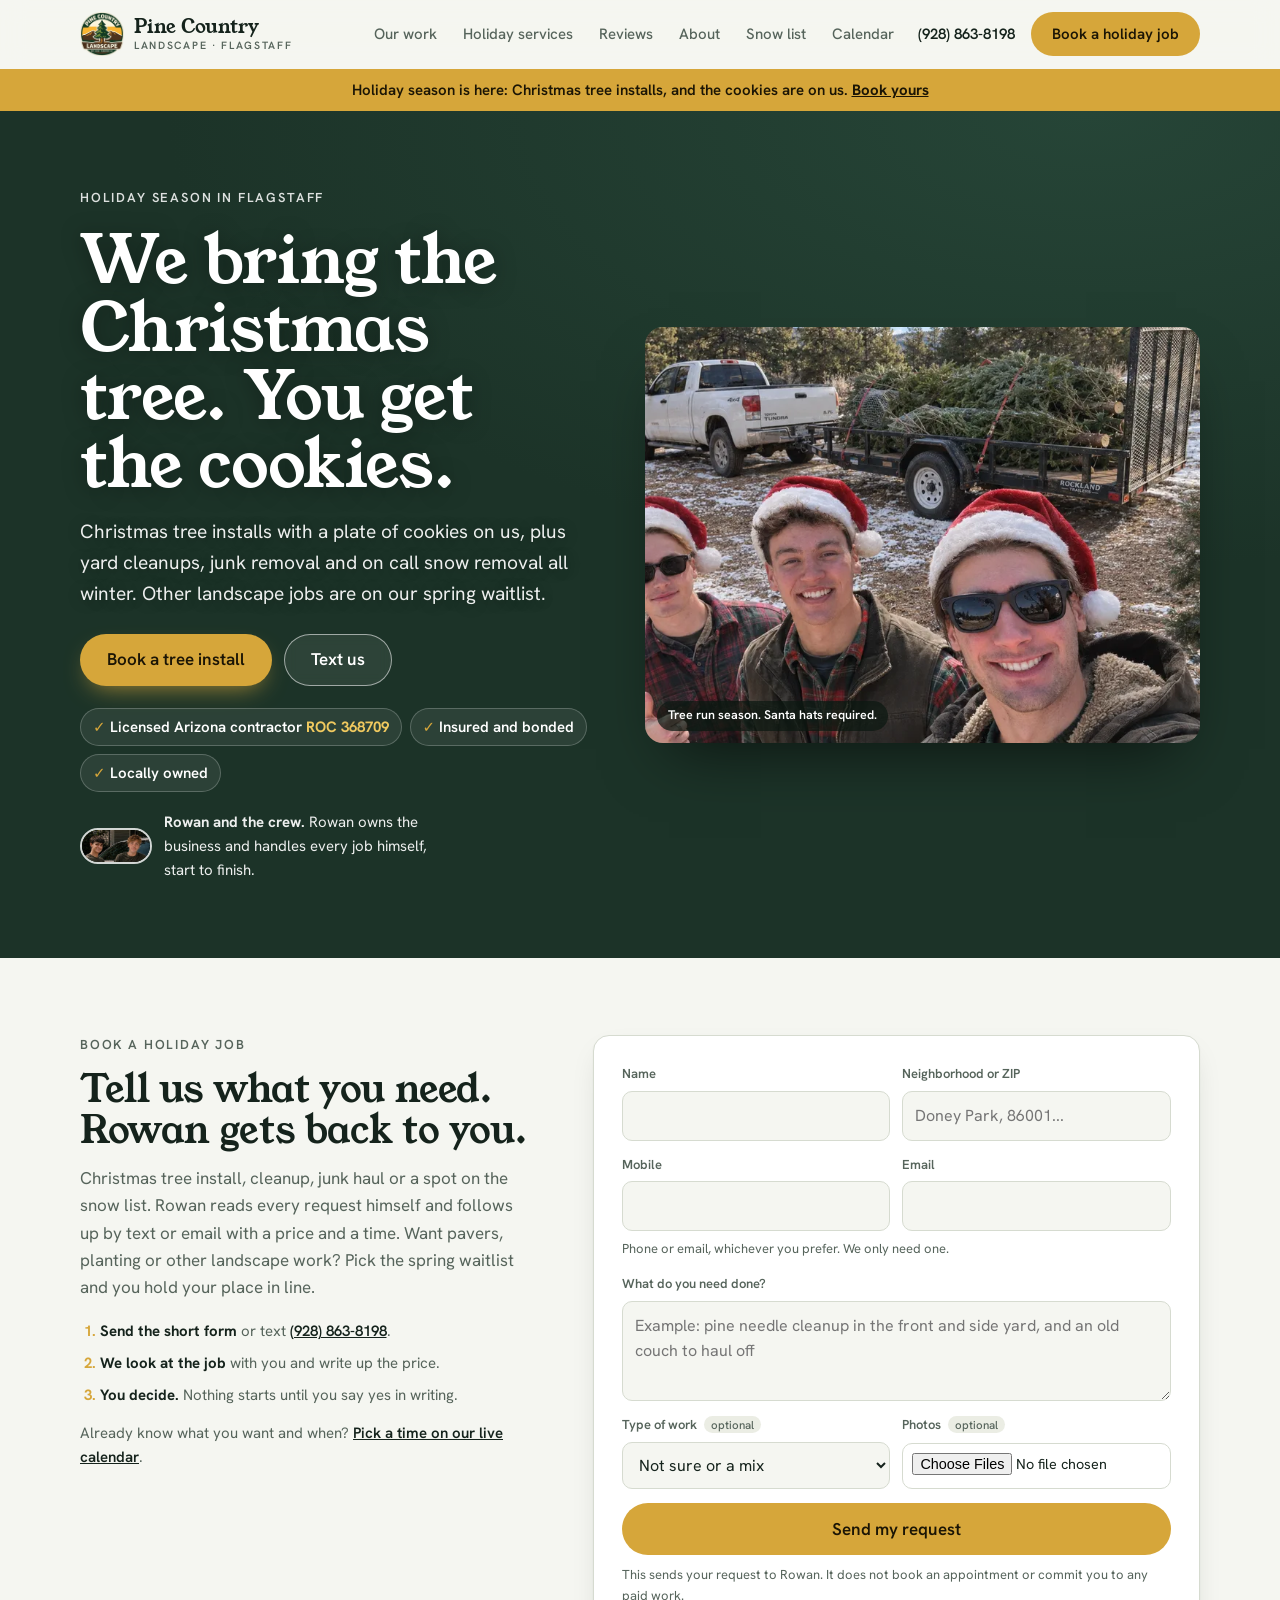
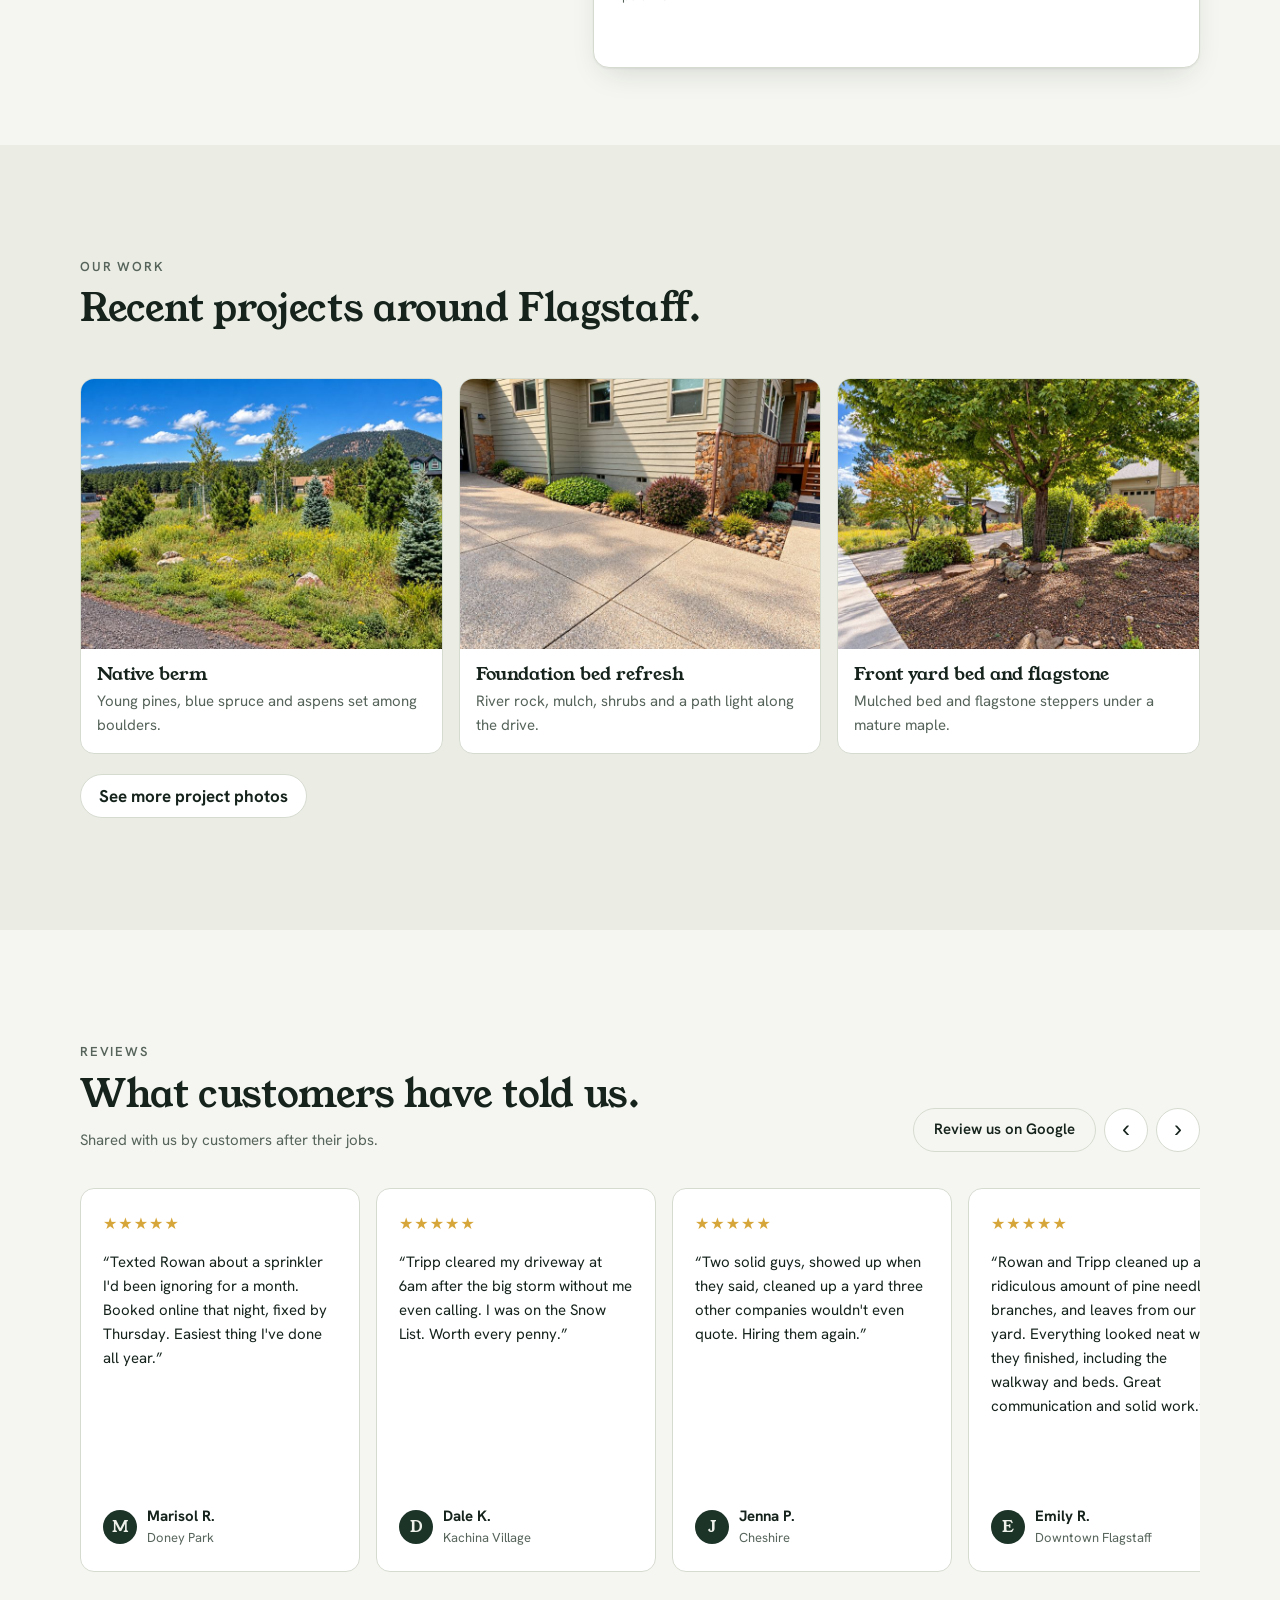
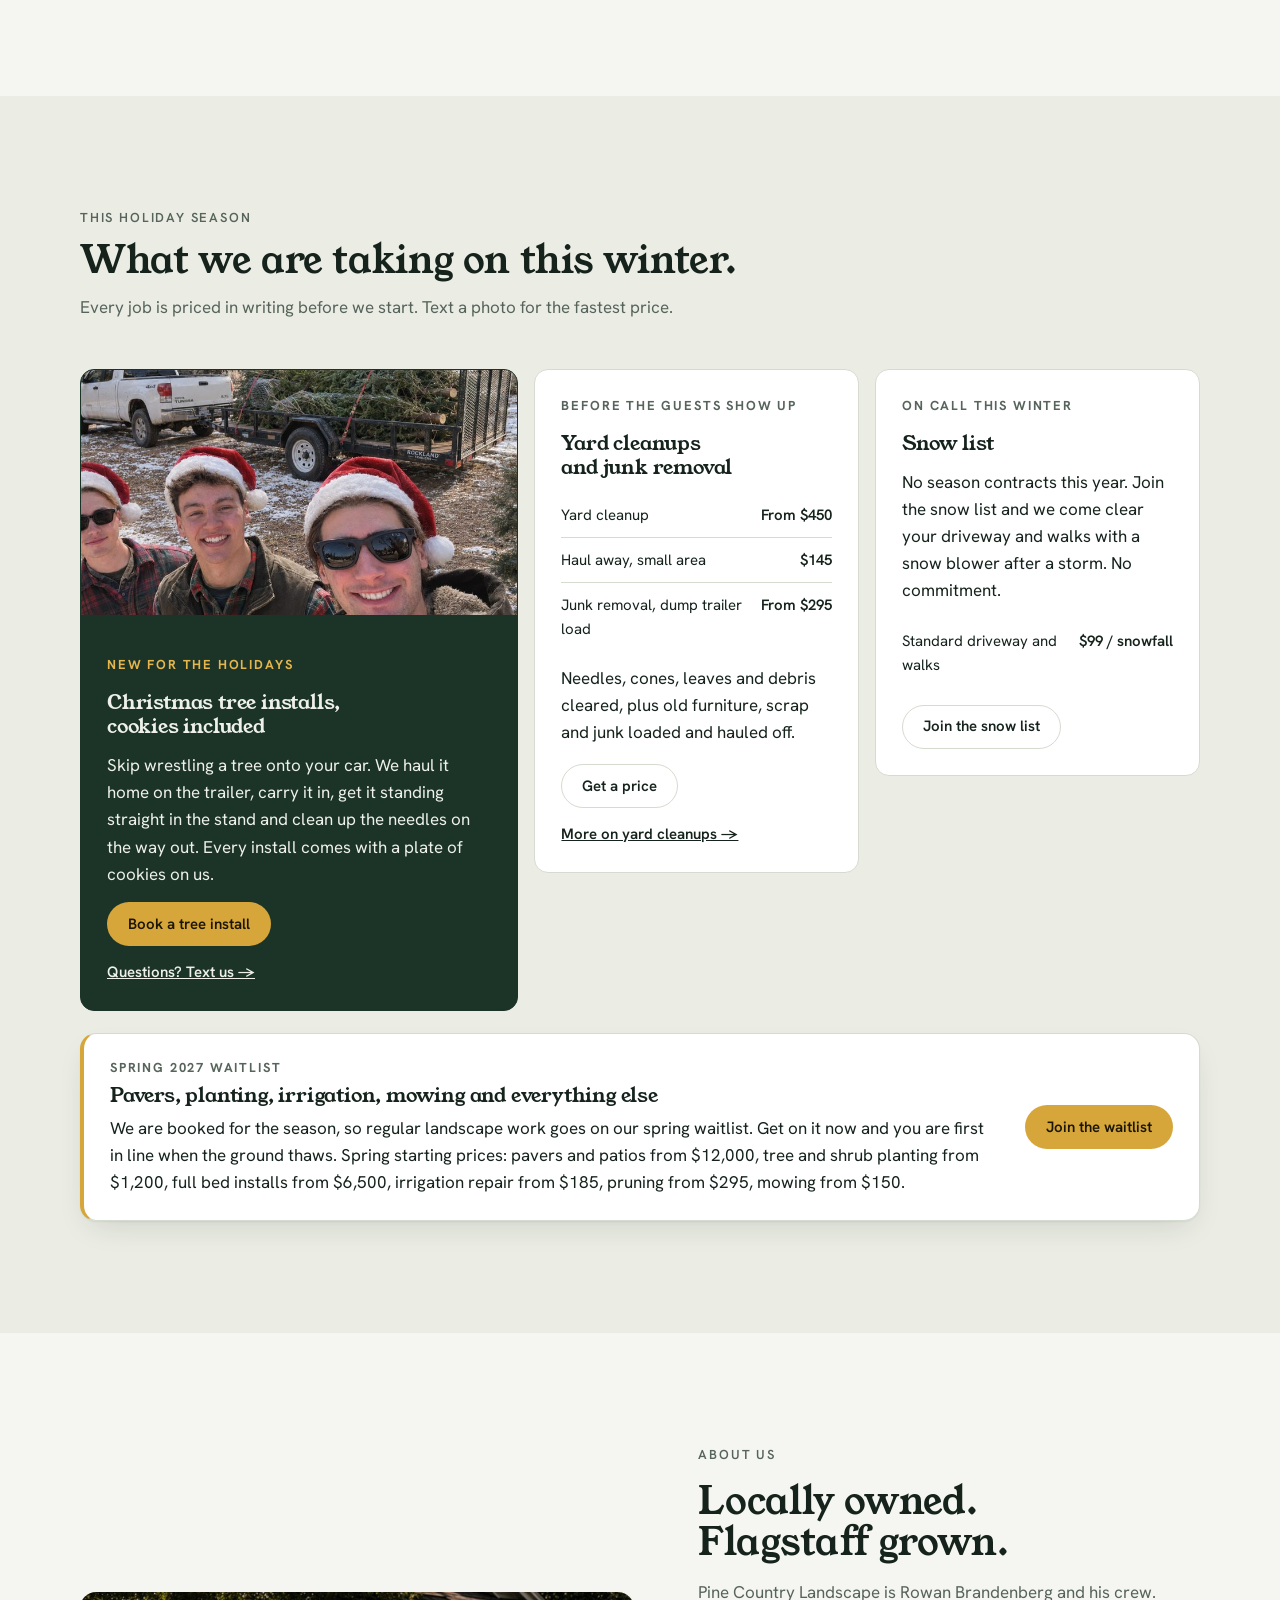
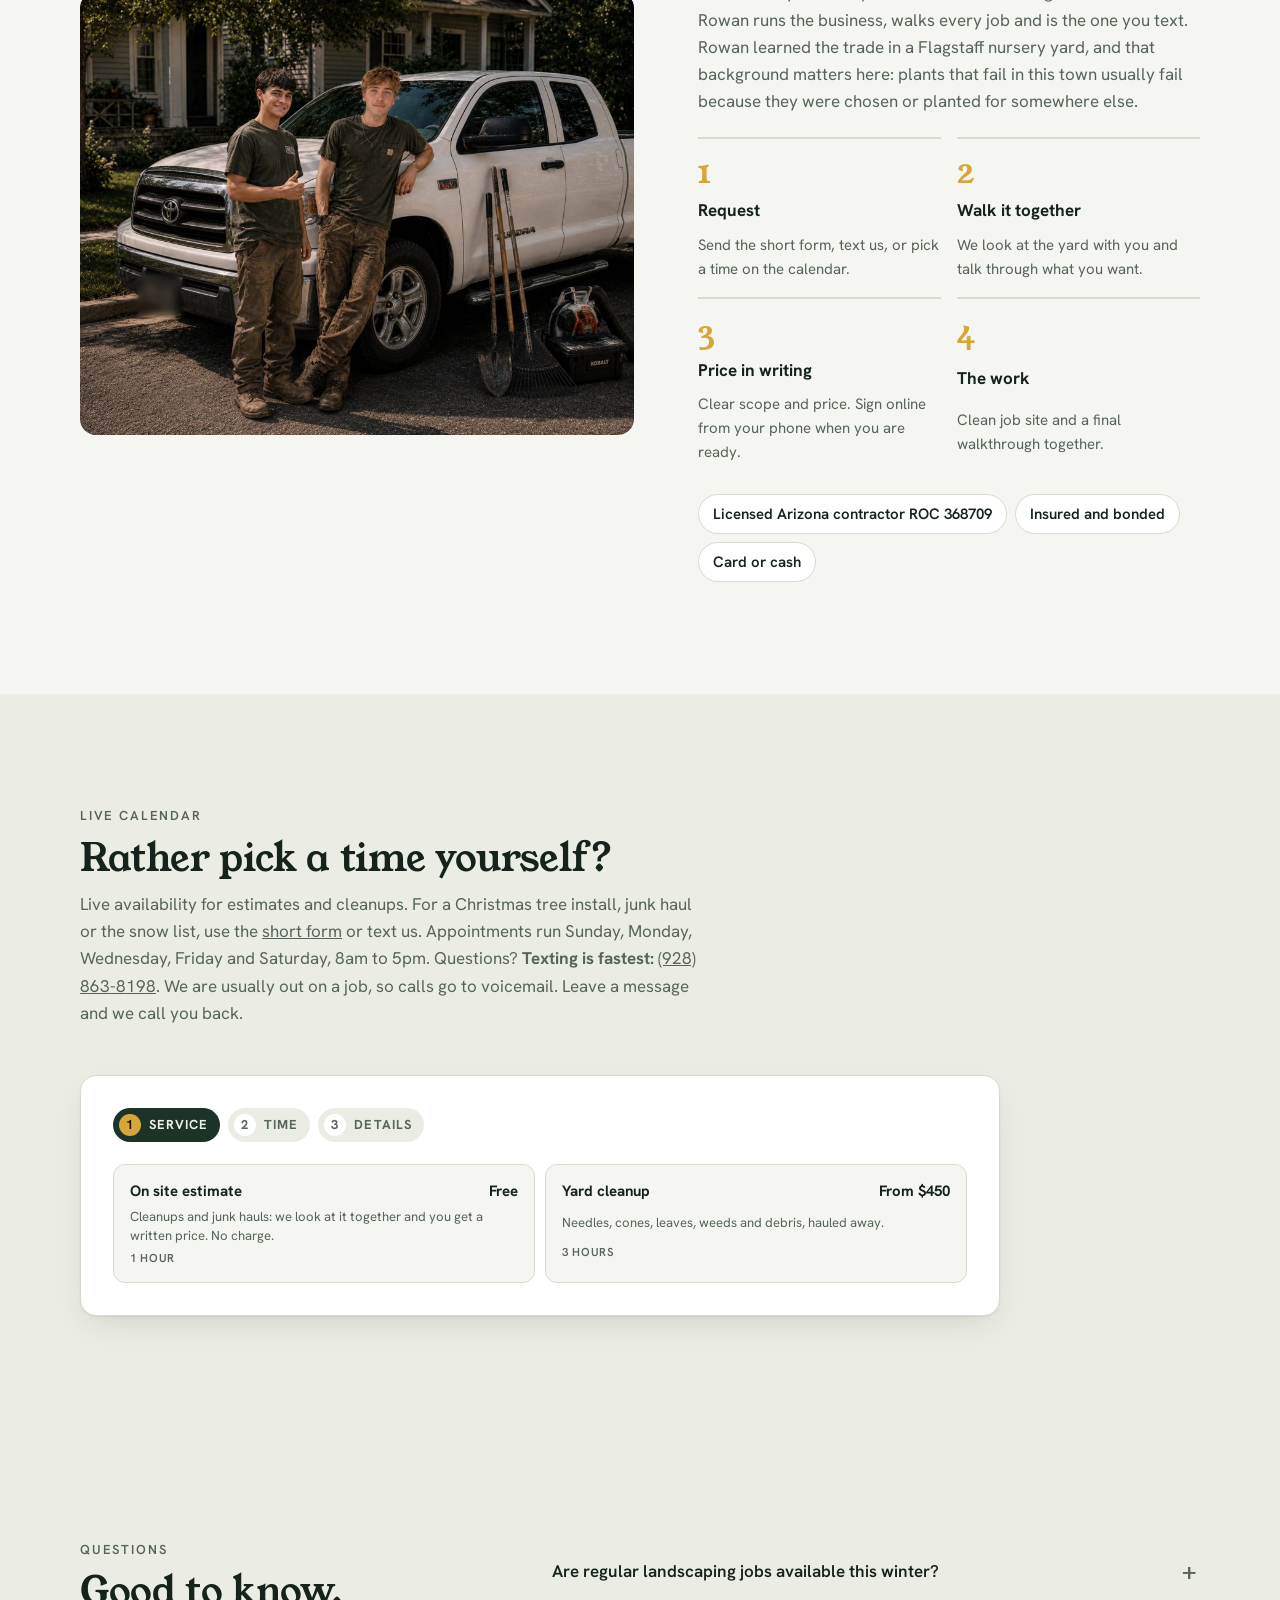
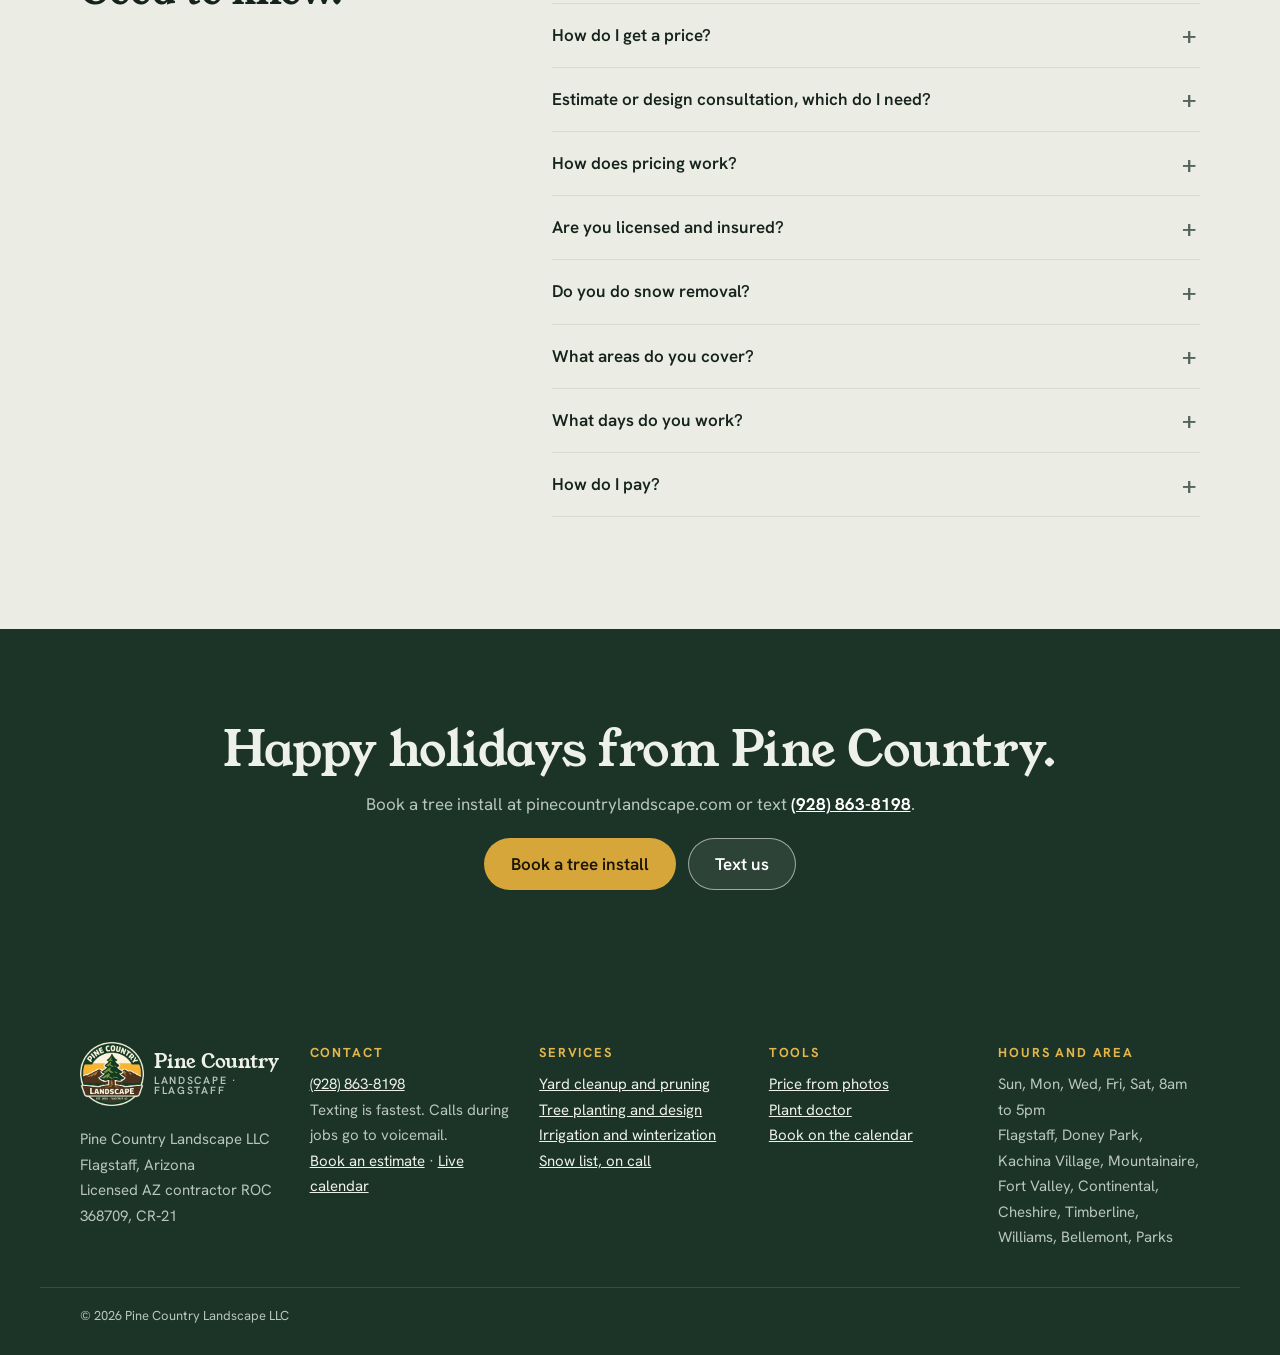
==== commit ca7ff8a2: "Bust cache for holiday photo Co-Authored-By: Claude Opus 5.5 <noreply@anthropic.com>" ====
--- a/index.html
+++ b/index.html
@@ -21,8 +21,8 @@
 <link rel="preconnect" href="https://fonts.googleapis.com">
 <link rel="preconnect" href="https://fonts.gstatic.com" crossorigin>
 <link rel="stylesheet" href="https://fonts.googleapis.com/css2?family=Hanken+Grotesk:wght@400;500;600;700&family=Young+Serif&display=swap">
-<link rel="preload" as="image" href="img/holiday-crew-sm.webp" imagesrcset="img/holiday-crew-sm.webp 760w, img/holiday-crew.webp 1200w" imagesizes="(max-width: 900px) 100vw, 50vw">
-<link rel="stylesheet" href="styles.css?v=20261122a">
+<link rel="preload" as="image" href="img/holiday-crew-sm.webp?v=20261122b" imagesrcset="img/holiday-crew-sm.webp?v=20261122b 760w, img/holiday-crew.webp?v=20261122b 1200w" imagesizes="(max-width: 900px) 100vw, 50vw">
+<link rel="stylesheet" href="styles.css?v=20261122b">
 <script type="application/ld+json">{"@context": "https://schema.org", "@type": "LandscapingBusiness", "@id": "https://pinecountrylandscape.com/#business", "name": "Pine Country Landscape", "legalName": "Pine Country Landscape LLC", "url": "https://pinecountrylandscape.com/", "telephone": "+1-928-863-8198", "image": "https://pinecountrylandscape.com/img/native-berm-peaks.jpg", "logo": "https://pinecountrylandscape.com/img/logo-badge.png", "description": "Locally owned, licensed (ROC 368709, CR-21) residential landscaping and hardscape contractor in Flagstaff, Arizona: Christmas tree installs, junk removal, on call snow removal, paver patios and driveways, yard cleanups and pine needle removal, pruning, mowing, weed control, debris hauling, irrigation repair, sprinkler timer installs, sprinkler winterization, winter watering, and tree and shrub planting with design consultations.", "address": {"@type": "PostalAddress", "addressLocality": "Flagstaff", "addressRegion": "AZ", "addressCountry": "US"}, "geo": {"@type": "GeoCoordinates", "latitude": 35.1983, "longitude": -111.6513}, "areaServed": [{"@type": "Place", "name": "Flagstaff, AZ"}, {"@type": "Place", "name": "Doney Park, AZ"}, {"@type": "Place", "name": "Kachina Village, AZ"}, {"@type": "Place", "name": "Mountainaire, AZ"}, {"@type": "Place", "name": "Fort Valley, AZ"}, {"@type": "Place", "name": "Continental, AZ"}, {"@type": "Place", "name": "Cheshire, AZ"}, {"@type": "Place", "name": "Timberline, AZ"}, {"@type": "Place", "name": "Williams, AZ"}, {"@type": "Place", "name": "Bellemont, AZ"}, {"@type": "Place", "name": "Parks, AZ"}], "openingHoursSpecification": [{"@type": "OpeningHoursSpecification", "dayOfWeek": ["Sunday", "Monday", "Wednesday", "Friday", "Saturday"], "opens": "08:00", "closes": "17:00"}], "priceRange": "$$", "currenciesAccepted": "USD", "paymentAccepted": "Cash, Credit Card", "founder": {"@type": "Person", "name": "Rowan Brandenberg"}, "hasCredential": {"@type": "EducationalOccupationalCredential", "credentialCategory": "Contractor license", "name": "Arizona ROC 368709, CR-21 Hardscaping and Irrigation Systems", "recognizedBy": {"@type": "GovernmentOrganization", "name": "Arizona Registrar of Contractors", "url": "https://roc.az.gov"}}, "hasOfferCatalog": {"@type": "OfferCatalog", "name": "Landscaping and yard care services in Flagstaff", "itemListElement": [{"@type": "OfferCatalog", "name": "Yard cleanup and seasonal care", "url": "https://pinecountrylandscape.com/yard-cleanup-flagstaff/", "itemListElement": [{"@type": "Offer", "itemOffered": {"@type": "Service", "name": "Yard cleanup and pine needle removal", "description": "Pine needles, cones, leaves, weeds and debris raked, cleared and hauled away. Typical Flagstaff lot.", "url": "https://pinecountrylandscape.com/yard-cleanup-flagstaff/"}, "priceCurrency": "USD", "priceSpecification": {"@type": "PriceSpecification", "minPrice": "450", "priceCurrency": "USD"}}, {"@type": "Offer", "itemOffered": {"@type": "Service", "name": "Pruning and shrub shaping", "description": "Shrubs, small trees and hedges shaped for health and form.", "url": "https://pinecountrylandscape.com/yard-cleanup-flagstaff/"}, "priceCurrency": "USD", "priceSpecification": {"@type": "PriceSpecification", "minPrice": "295", "priceCurrency": "USD"}}, {"@type": "Offer", "itemOffered": {"@type": "Service", "name": "Small area haul away", "description": "Clippings or debris from a small area that can be reasonably collected, loaded and hauled away.", "url": "https://pinecountrylandscape.com/yard-cleanup-flagstaff/"}, "priceCurrency": "USD", "price": "145"}, {"@type": "Offer", "itemOffered": {"@type": "Service", "name": "Tall grass add on (grass over 8 inches)", "description": "Added to the mowing price when grass is over 8 inches tall.", "url": "https://pinecountrylandscape.com/yard-cleanup-flagstaff/"}, "priceCurrency": "USD", "price": "100"}, {"@type": "Offer", "itemOffered": {"@type": "Service", "name": "Mowing, up to 1 acre", "description": "Each visit includes mowing, trimming, edging and blowing off walks and drives. $150 minimum for small yards.", "url": "https://pinecountrylandscape.com/yard-cleanup-flagstaff/"}, "priceCurrency": "USD", "priceSpecification": {"@type": "PriceSpecification", "minPrice": "150", "maxPrice": "200", "priceCurrency": "USD"}}, {"@type": "Offer", "itemOffered": {"@type": "Service", "name": "Mowing, up to 2 acres", "description": "Each visit includes mowing, trimming, edging and blowing off walks and drives.", "url": "https://pinecountrylandscape.com/yard-cleanup-flagstaff/"}, "priceCurrency": "USD", "price": "275"}, {"@type": "Offer", "itemOffered": {"@type": "Service", "name": "Weed control", "description": "Weeds pulled or trimmed, including mullein and thistle.", "url": "https://pinecountrylandscape.com/yard-cleanup-flagstaff/"}, "priceCurrency": "USD", "priceSpecification": {"@type": "PriceSpecification", "minPrice": "150", "priceCurrency": "USD"}}, {"@type": "Offer", "itemOffered": {"@type": "Service", "name": "Debris haul, dump trailer load", "description": "Yard debris and junk loaded and hauled away.", "url": "https://pinecountrylandscape.com/yard-cleanup-flagstaff/"}, "priceCurrency": "USD", "priceSpecification": {"@type": "PriceSpecification", "minPrice": "295", "priceCurrency": "USD"}}]}, {"@type": "OfferCatalog", "name": "Irrigation, winterization and winter watering", "url": "https://pinecountrylandscape.com/irrigation-flagstaff/", "itemListElement": [{"@type": "Offer", "itemOffered": {"@type": "Service", "name": "Irrigation repair", "description": "Leaks, heads, drip lines and zones. Includes the first hour.", "url": "https://pinecountrylandscape.com/irrigation-flagstaff/"}, "priceCurrency": "USD", "priceSpecification": {"@type": "PriceSpecification", "minPrice": "185", "priceCurrency": "USD"}}, {"@type": "Offer", "itemOffered": {"@type": "Service", "name": "Sprinkler timer install", "description": "Timer replacement and programming, including smart timers.", "url": "https://pinecountrylandscape.com/irrigation-flagstaff/"}, "priceCurrency": "USD", "priceSpecification": {"@type": "PriceSpecification", "minPrice": "295", "priceCurrency": "USD"}}, {"@type": "Offer", "itemOffered": {"@type": "Service", "name": "Sprinkler winterization blowout", "description": "Compressed air blowout of every zone before the hard freeze.", "url": "https://pinecountrylandscape.com/irrigation-flagstaff/"}, "priceCurrency": "USD", "priceSpecification": {"@type": "PriceSpecification", "minPrice": "165", "priceCurrency": "USD"}}, {"@type": "Offer", "itemOffered": {"@type": "Service", "name": "Winter watering visit", "description": "Deep watering for trees and shrubs on warmer days through dry winter months.", "url": "https://pinecountrylandscape.com/irrigation-flagstaff/"}, "priceCurrency": "USD", "price": "95"}, {"@type": "Offer", "itemOffered": {"@type": "Service", "name": "Tree and shrub diagnosis", "description": "On site check of irrigation, soil moisture and branches for struggling trees and shrubs.", "url": "https://pinecountrylandscape.com/irrigation-flagstaff/"}, "priceCurrency": "USD", "price": "95"}]}, {"@type": "OfferCatalog", "name": "Tree planting and landscape design", "url": "https://pinecountrylandscape.com/tree-planting-flagstaff/", "itemListElement": [{"@type": "Offer", "itemOffered": {"@type": "Service", "name": "Landscape design consultation", "description": "90 minute on site design consultation for trees, beds and full yard plans. Fee is credited toward your project.", "url": "https://pinecountrylandscape.com/tree-planting-flagstaff/"}, "priceCurrency": "USD", "price": "150"}, {"@type": "Offer", "itemOffered": {"@type": "Service", "name": "Tree and shrub planting", "description": "Aspen, spruce, pine, native shrubs and berms planned for Flagstaff elevation, elk and volcanic soil. Priced by written proposal.", "url": "https://pinecountrylandscape.com/tree-planting-flagstaff/"}, "priceCurrency": "USD"}]}, {"@type": "OfferCatalog", "name": "Estimates and advice", "itemListElement": [{"@type": "Offer", "itemOffered": {"@type": "Service", "name": "On site estimate", "description": "Walk the property together and get a written price for the work you have in mind.", "url": "https://pinecountrylandscape.com/#inquiry"}, "priceCurrency": "USD", "price": "0"}, {"@type": "Offer", "itemOffered": {"@type": "Service", "name": "Price from photos", "description": "Send photos of the job and get a ballpark price by text and email.", "url": "https://pinecountrylandscape.com/price-from-photos/"}, "priceCurrency": "USD", "price": "0"}, {"@type": "Offer", "itemOffered": {"@type": "Service", "name": "Plant doctor photo diagnosis", "description": "Send photos of a struggling tree or shrub and get a diagnosis and next steps by text and email.", "url": "https://pinecountrylandscape.com/plant-doctor/"}, "priceCurrency": "USD", "price": "0"}]}]}}</script>
 <script type="application/ld+json">{"@context": "https://schema.org", "@type": "FAQPage", "mainEntity": [{"@type": "Question", "name": "Are regular landscaping jobs available this winter?", "acceptedAnswer": {"@type": "Answer", "text": "For the holiday season we are only taking Christmas tree installs, yard cleanups, junk removal and on call snow removal. Pavers, planting, irrigation, mowing and other landscape jobs go on our spring 2027 waitlist. Send a request and you hold your place in line."}}, {"@type": "Question", "name": "How do I get a price?", "acceptedAnswer": {"@type": "Answer", "text": "Book an estimate with the short form on this page, or text (928) 863-8198. Rowan follows up to look at the job with you and gives you the price in writing. There is no charge for an estimate visit, and nothing starts until you say yes."}}, {"@type": "Question", "name": "Estimate or design consultation, which do I need?", "acceptedAnswer": {"@type": "Answer", "text": "Most jobs, up to about $3,000, get an estimate: we walk it with you and give you a written price at no charge. Bigger projects like pavers, hardscape and full yard installs start with a 90 minute design consultation on site. It costs $150, and the full $150 is credited toward your project if you go ahead. Not sure which you need? Send a request and Rowan will tell you before anything is booked or charged."}}, {"@type": "Question", "name": "How does pricing work?", "acceptedAnswer": {"@type": "Answer", "text": "Our services list starting prices for a typical Flagstaff lot. Bigger or more involved jobs get a written, itemized quote after we see the property. The price is confirmed with you before any work starts."}}, {"@type": "Question", "name": "Are you licensed and insured?", "acceptedAnswer": {"@type": "Answer", "text": "Yes. Pine Country Landscape LLC is a licensed Arizona contractor, ROC 368709, classification CR-21 Hardscaping and Irrigation Systems. We carry general liability and workers' compensation insurance and are bonded."}}, {"@type": "Question", "name": "Do you do snow removal?", "acceptedAnswer": {"@type": "Answer", "text": "Yes, on call. We are not selling season contracts this winter. Get on our snow list and we clear your driveway and walks with a snow blower after a storm, $99 a snowfall for a standard driveway and walks. See the snow removal page to join the list."}}, {"@type": "Question", "name": "What areas do you cover?", "acceptedAnswer": {"@type": "Answer", "text": "Flagstaff and about 25 minutes out: Doney Park, Kachina Village, Mountainaire, Fort Valley, Continental, Cheshire, Timberline, Williams, Bellemont and Parks."}}, {"@type": "Question", "name": "What days do you work?", "acceptedAnswer": {"@type": "Answer", "text": "Sunday, Monday, Wednesday, Friday and Saturday, 8am to 5pm."}}, {"@type": "Question", "name": "How do I pay?", "acceptedAnswer": {"@type": "Answer", "text": "Card or cash. Most service jobs are paid when the work is done. Larger projects are billed on a schedule written into your agreement, which you can review and sign online."}}]}</script>
 <script type="application/ld+json">{"@context": "https://schema.org", "@type": "WebSite", "@id": "https://pinecountrylandscape.com/#website", "name": "Pine Country Landscape", "url": "https://pinecountrylandscape.com/", "publisher": {"@id": "https://pinecountrylandscape.com/#business"}}</script>
@@ -76,8 +76,8 @@
     </div>
     <figure class="hero2-photo">
       <picture class="hero2-img">
-    <source type="image/webp" srcset="img/holiday-crew-sm.webp 760w, img/holiday-crew.webp 1200w" sizes="(max-width: 900px) 100vw, 50vw">
-    <img src="img/holiday-crew.jpg" width="1200" height="1169" alt="Rowan and the Pine Country crew in Santa hats in the snowy pines, with the Tundra and a trailer loaded with Christmas trees behind them" fetchpriority="high">
+    <source type="image/webp" srcset="img/holiday-crew-sm.webp?v=20261122b 760w, img/holiday-crew.webp?v=20261122b 1200w" sizes="(max-width: 900px) 100vw, 50vw">
+    <img src="img/holiday-crew.jpg?v=20261122b" width="1200" height="1169" alt="Rowan and the Pine Country crew in Santa hats in the snowy pines, with the Tundra and a trailer loaded with Christmas trees behind them" fetchpriority="high">
   </picture>
       <figcaption>Tree run season. Santa hats required.</figcaption>
     </figure>
@@ -205,7 +205,7 @@
 
     <div class="svc-grid">
       <article class="svc svc-feature">
-        <img src="img/holiday-crew-sm.jpg" width="760" height="741" alt="The Pine Country crew in Santa hats with a trailer loaded with Christmas trees" loading="lazy">
+        <img src="img/holiday-crew-sm.jpg?v=20261122b" width="760" height="741" alt="The Pine Country crew in Santa hats with a trailer loaded with Christmas trees" loading="lazy">
         <div class="svc-body">
           <p class="svc-kicker">New for the holidays</p>
           <h3>Christmas tree installs, cookies included</h3>
@@ -402,8 +402,8 @@
   <button type="button" class="lb-close" aria-label="Close photo">&times;</button>
 </dialog>
 
-<script src="config.js?v=20261122a"></script>
-<script src="reviews.js?v=20261122a"></script>
-<script src="app.js?v=20261122a"></script>
+<script src="config.js?v=20261122b"></script>
+<script src="reviews.js?v=20261122b"></script>
+<script src="app.js?v=20261122b"></script>
 </body>
 </html>
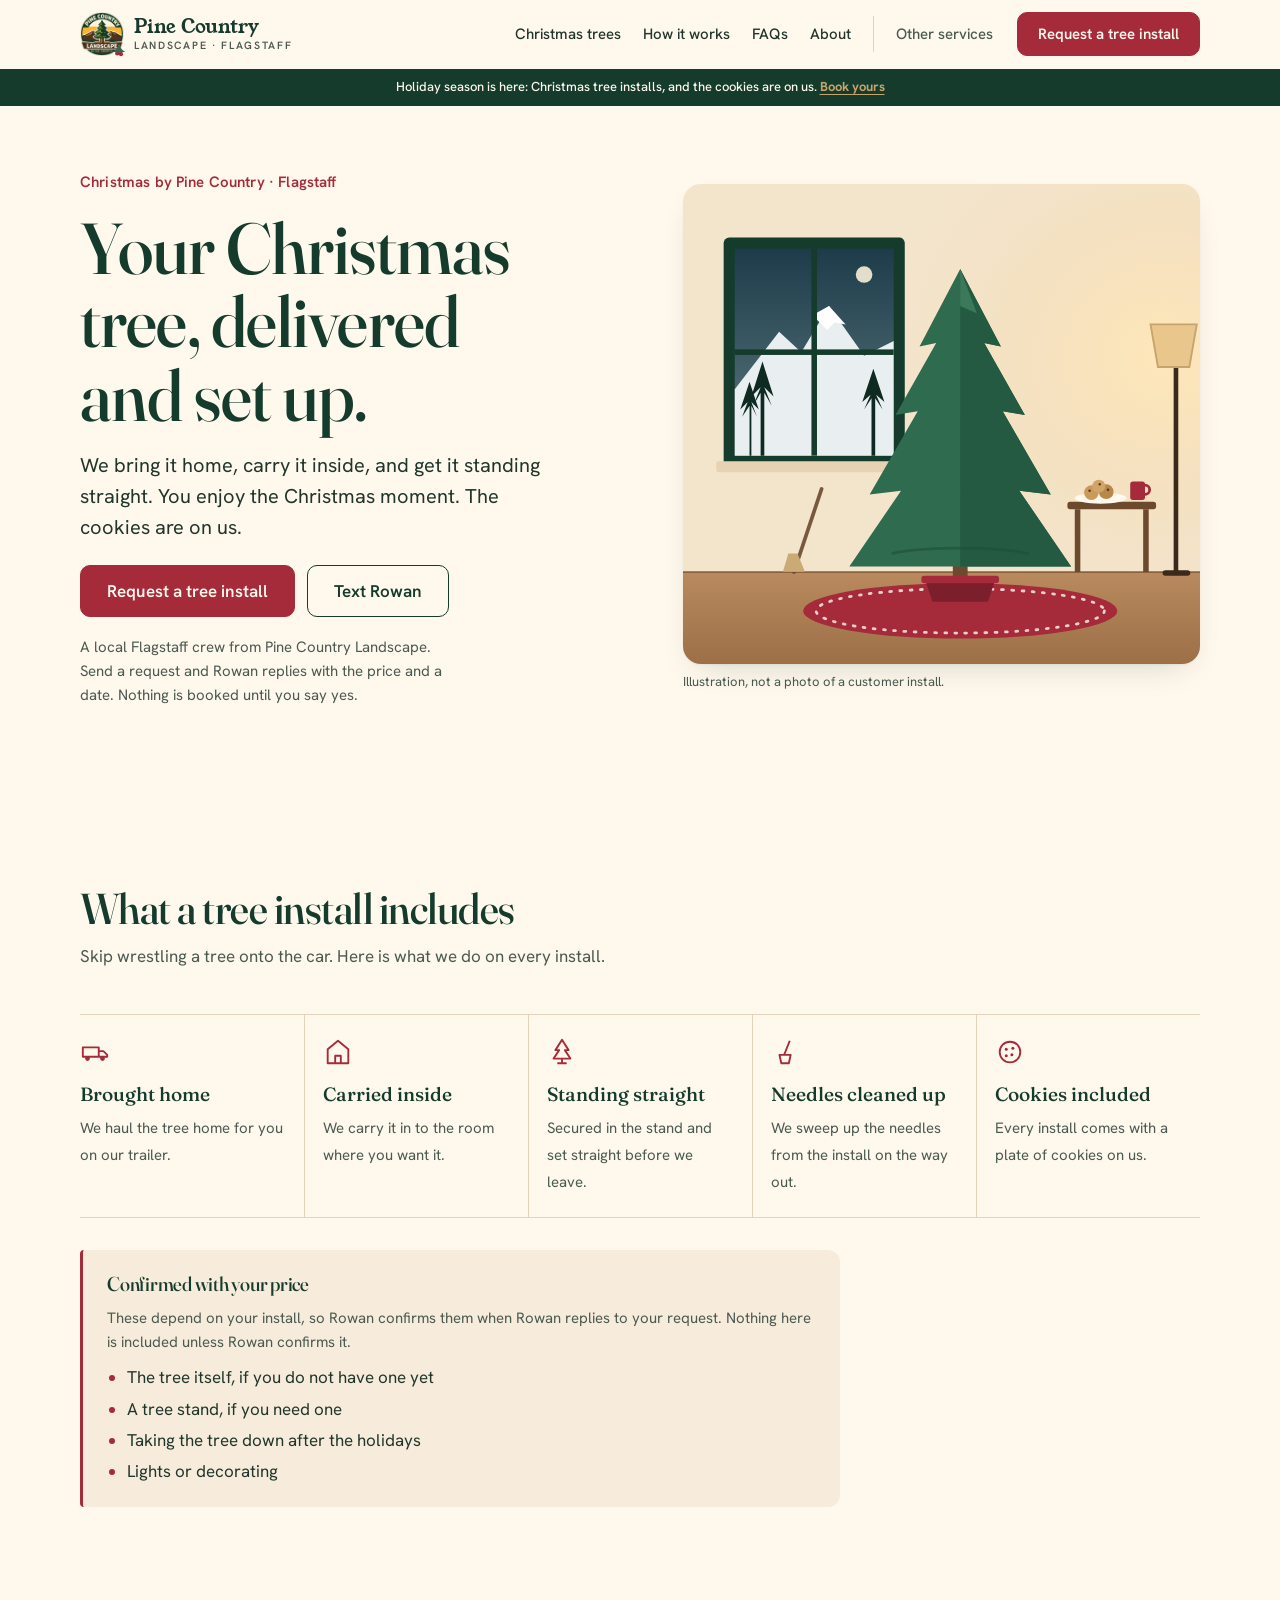
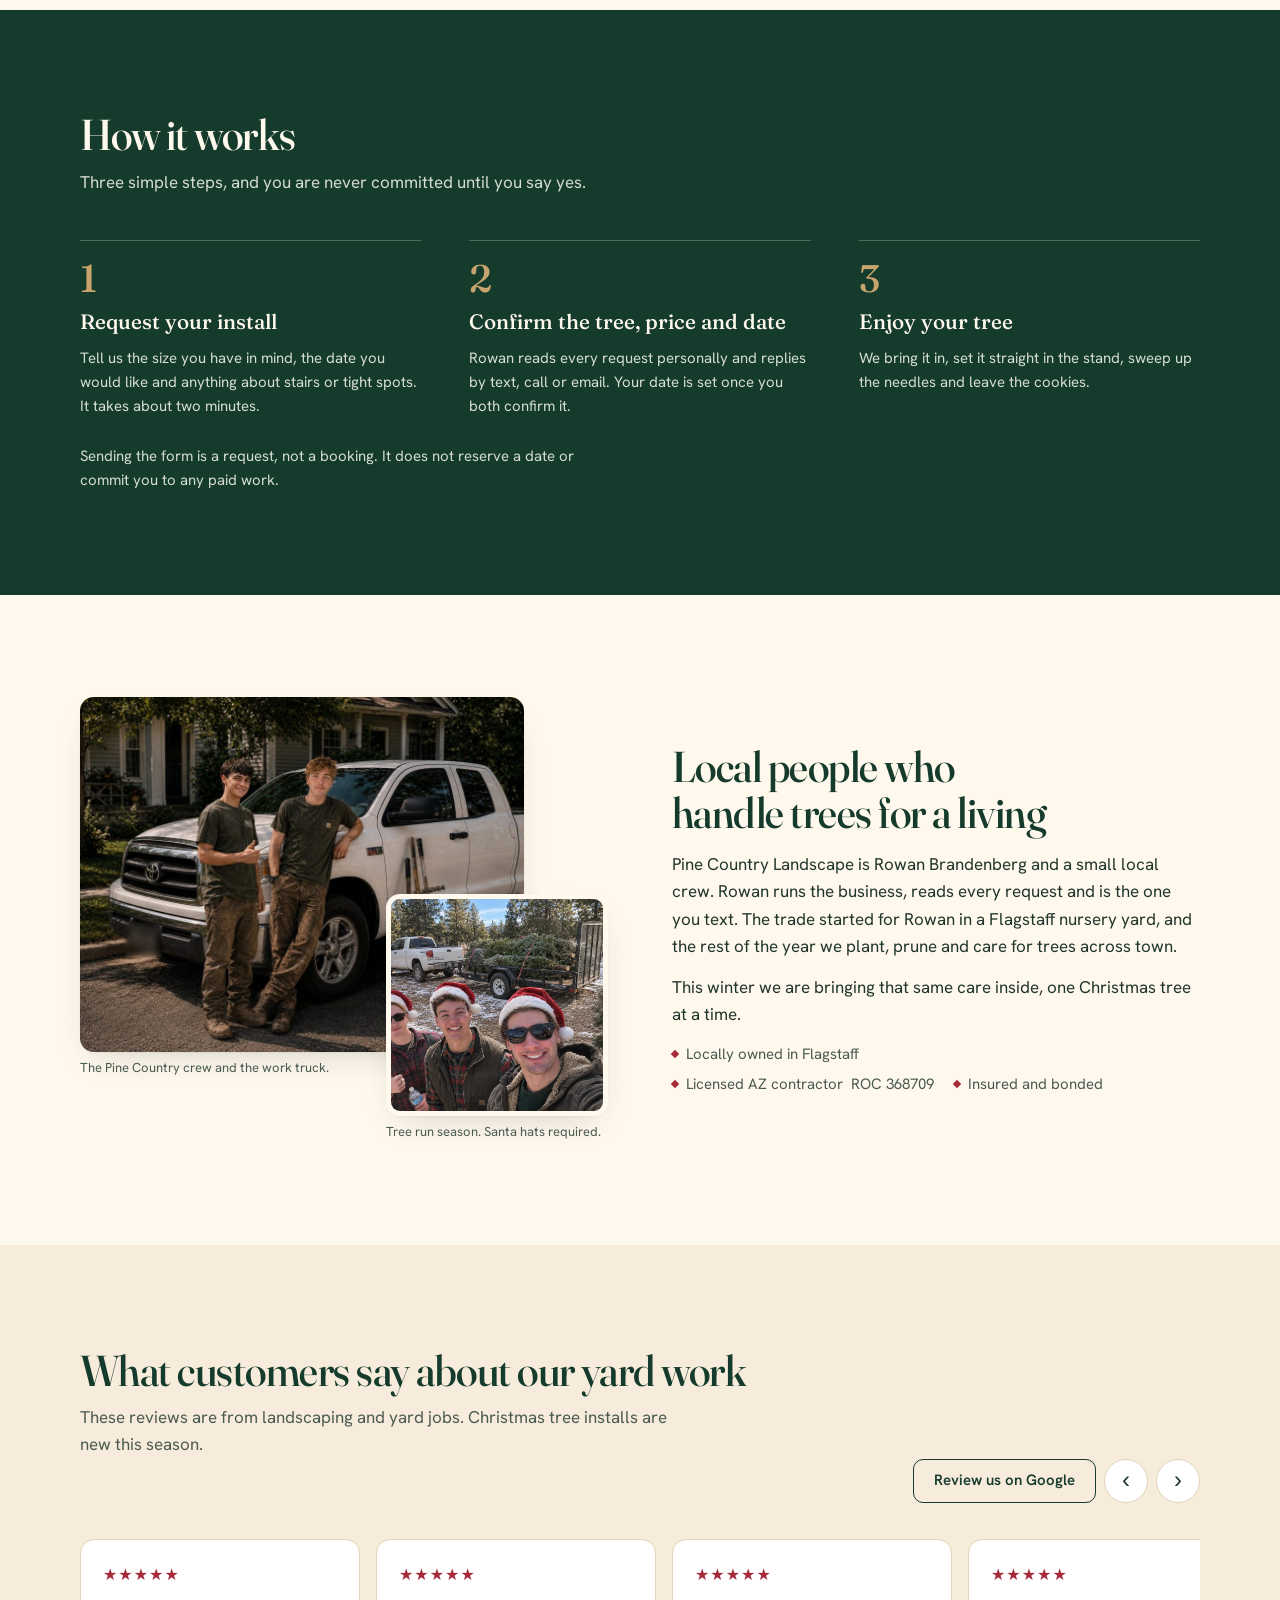
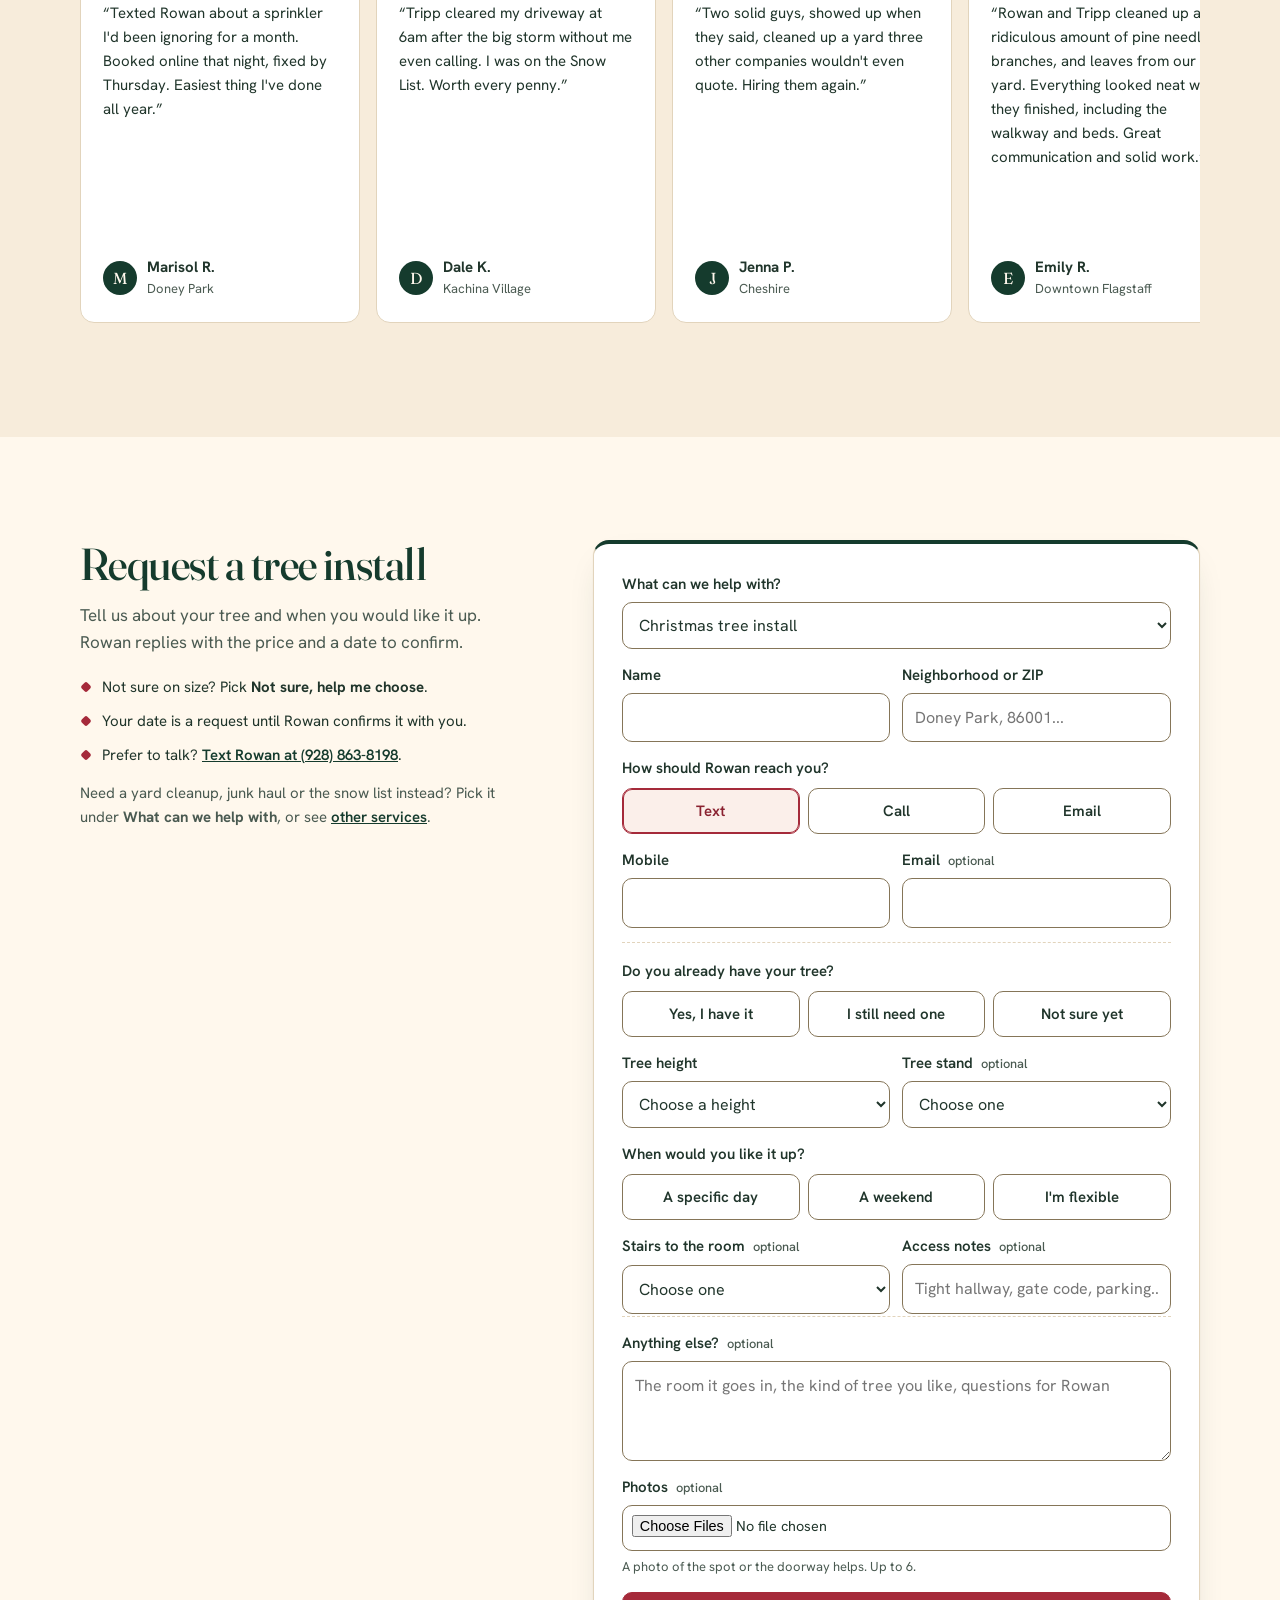
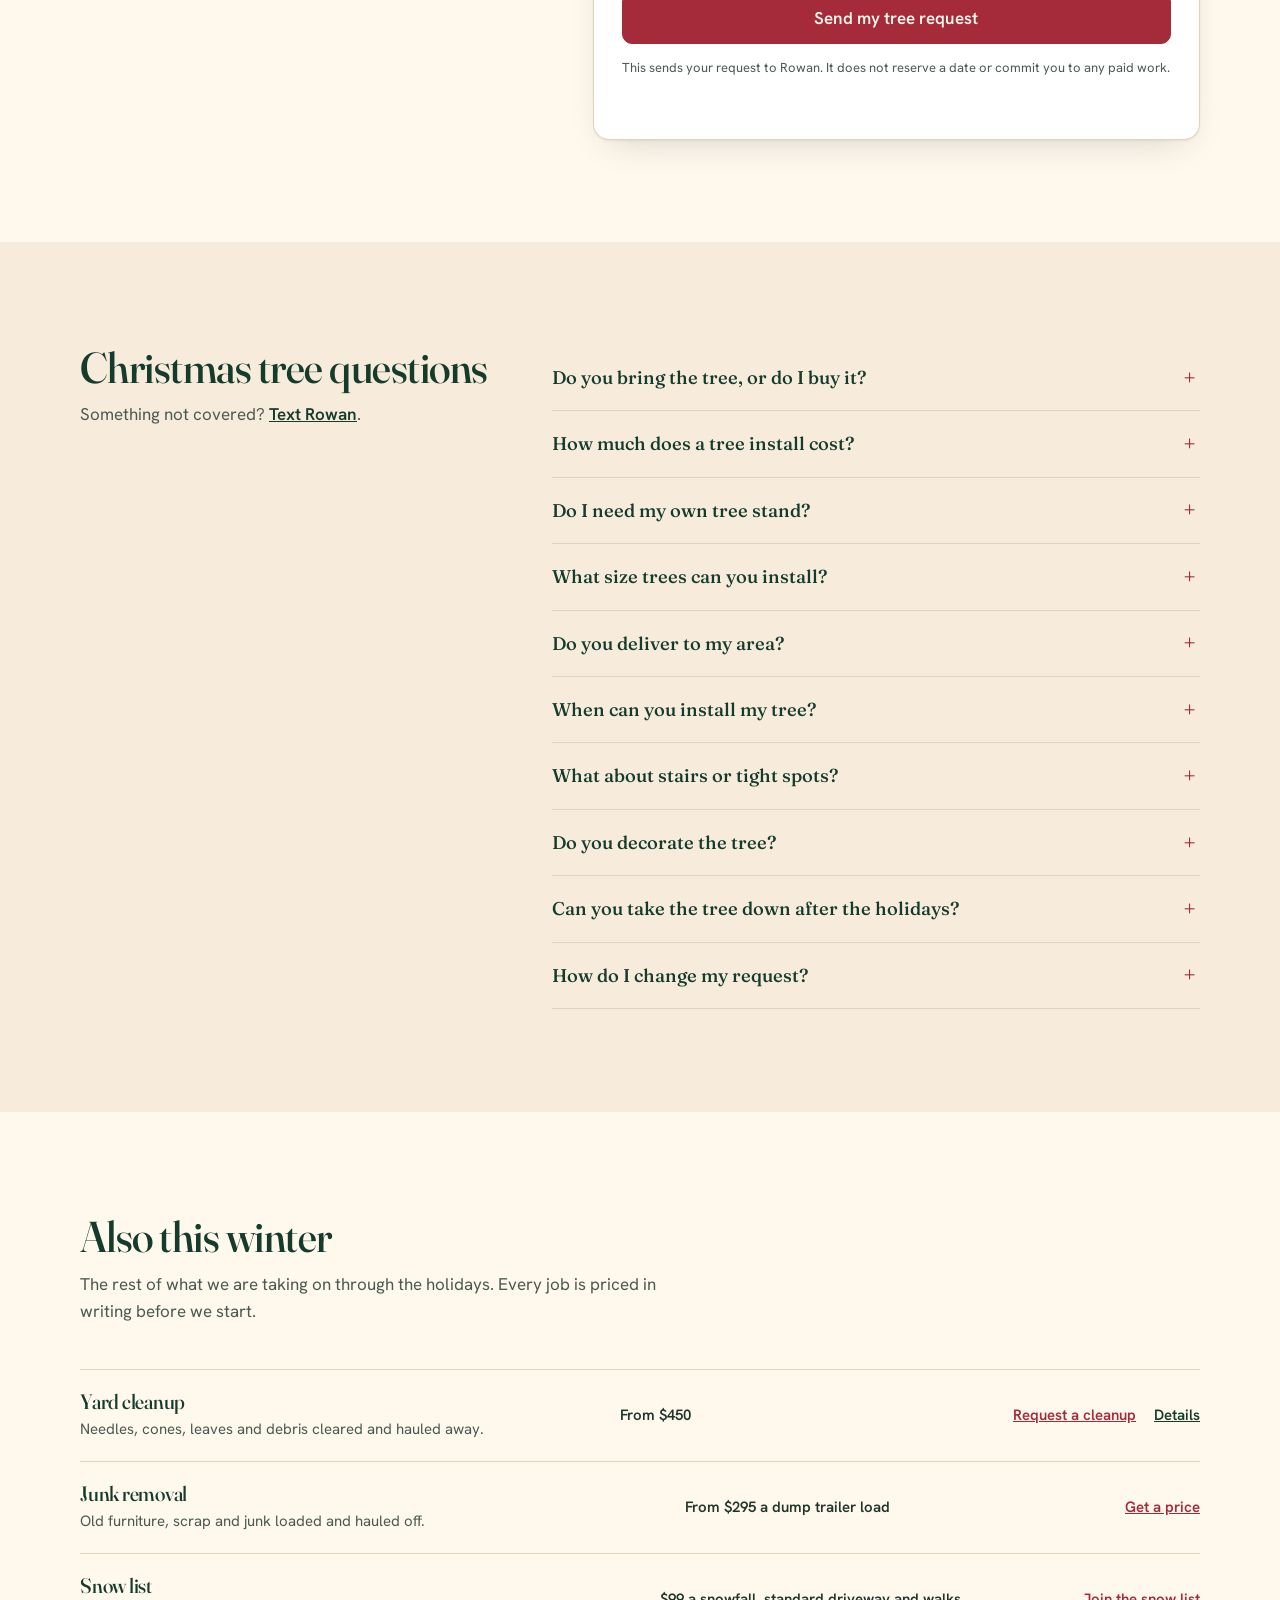
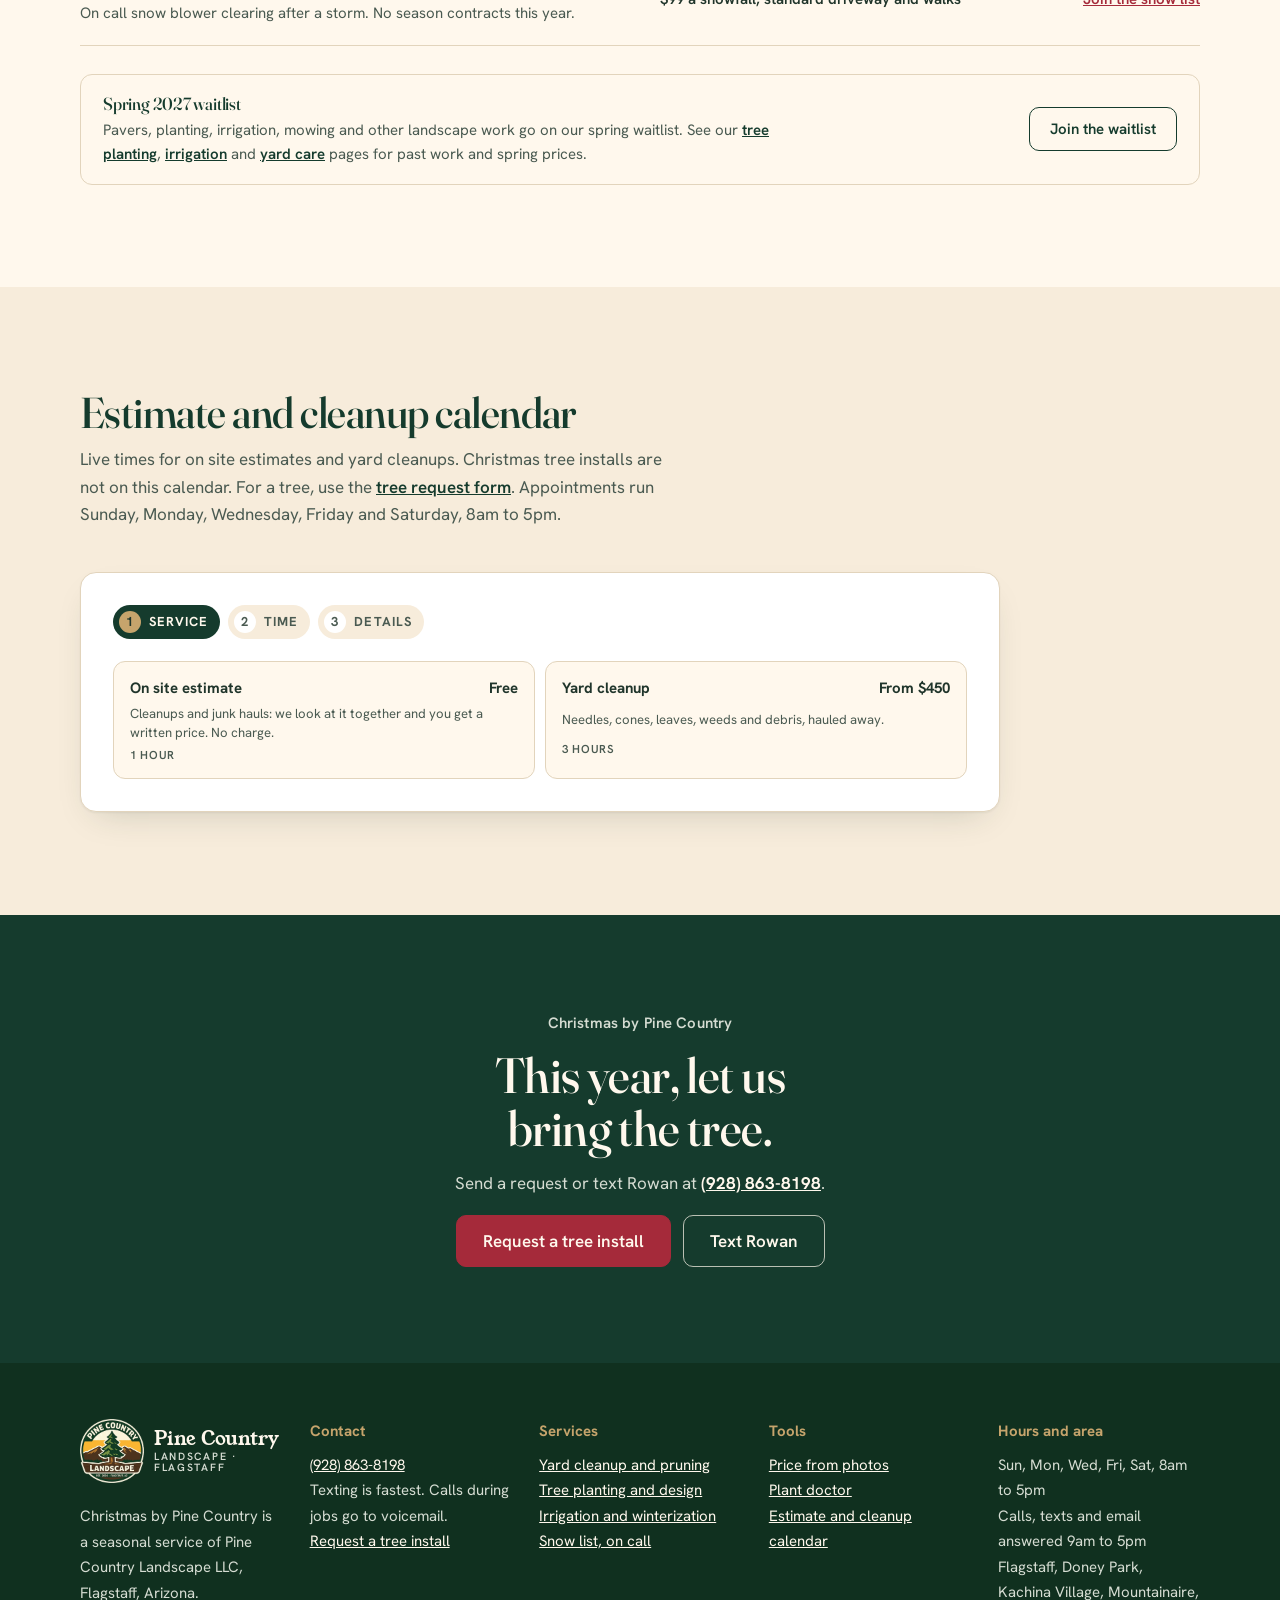
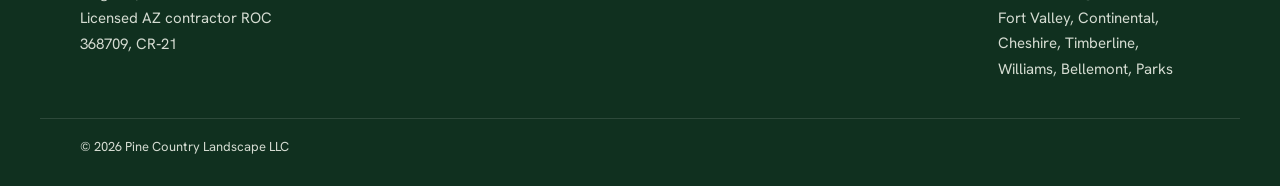
==== commit 24068c59: "Show 9am to 5pm hours for calls, texts and email Co-Authored-By: Claude Opus 5.5 <noreply@anthropic." ====
--- a/index.html
+++ b/index.html
@@ -1,33 +1,40 @@
 <!doctype html>
-<html lang="en">
+<!--
+  Christmas by Pine Country: seasonal homepage (holiday 2026).
+  Seasonal styles live in christmas.css and seasonal settings in config.js (christmas block).
+  To retire the season: set PCL_CONFIG.christmas.enabled to false, then restore the year round
+  homepage with:  git checkout 8b0a12c -- index.html   (or any later year round version).
+-->
+<html lang="en" class="xmas">
 <head>
 <meta charset="utf-8">
 <meta name="viewport" content="width=device-width, initial-scale=1, viewport-fit=cover">
-<title>Flagstaff Landscaping and Yard Care | Pine Country Landscape</title>
-<meta name="description" content="Holiday season in Flagstaff: Christmas tree installs with free cookies, yard cleanups, junk removal and on call snow removal. Licensed contractor (ROC 368709). Text (928) 863-8198.">
+<title>Christmas Tree Delivery and Setup in Flagstaff | Pine Country Landscape</title>
+<meta name="description" content="Christmas by Pine Country: we bring your Christmas tree home, carry it inside and set it straight in the stand, and the cookies are on us. Flagstaff and nearby. Text (928) 863-8198.">
 <link rel="canonical" href="https://pinecountrylandscape.com/">
 <meta property="og:site_name" content="Pine Country Landscape">
 <meta property="og:locale" content="en_US">
-<meta property="og:title" content="Christmas Tree Installs, Cleanups and Snow Removal in Flagstaff | Pine Country Landscape">
-<meta property="og:description" content="Christmas tree installs with free cookies, yard cleanups, junk removal and on call snow removal for Flagstaff homes. Licensed, insured and bonded.">
+<meta property="og:title" content="Christmas Tree Delivery and Setup in Flagstaff | Pine Country Landscape">
+<meta property="og:description" content="We bring your Christmas tree home, carry it inside, set it straight in the stand and clean up the needles. Cookies on us. Flagstaff and nearby.">
 <meta property="og:image" content="https://pinecountrylandscape.com/img/holiday-crew.jpg">
 <meta property="og:image:alt" content="The Pine Country crew in Santa hats with the Tundra and a trailer loaded with Christmas trees">
 <meta property="og:url" content="https://pinecountrylandscape.com/">
 <meta property="og:type" content="website">
 <meta name="twitter:card" content="summary_large_image">
-<meta name="theme-color" content="#1c3328">
-<link rel="icon" href="img/favicon-32.png" type="image/png" sizes="32x32">
+<meta name="theme-color" content="#153B2D">
+<link rel="icon" href="img/favicon-32.png" sizes="32x32">
 <link rel="apple-touch-icon" href="img/apple-touch-icon.png">
 <link rel="preconnect" href="https://fonts.googleapis.com">
 <link rel="preconnect" href="https://fonts.gstatic.com" crossorigin>
-<link rel="stylesheet" href="https://fonts.googleapis.com/css2?family=Hanken+Grotesk:wght@400;500;600;700&family=Young+Serif&display=swap">
-<link rel="preload" as="image" href="img/holiday-crew-sm.webp?v=20261122b" imagesrcset="img/holiday-crew-sm.webp?v=20261122b 760w, img/holiday-crew.webp?v=20261122b 1200w" imagesizes="(max-width: 900px) 100vw, 50vw">
-<link rel="stylesheet" href="styles.css?v=20261122b">
+<link rel="stylesheet" href="https://fonts.googleapis.com/css2?family=Fraunces:opsz,wght@9..144,400;9..144,500;9..144,600&family=Hanken+Grotesk:wght@400;500;600;700&family=Young+Serif&display=swap">
+<link rel="stylesheet" href="styles.css?v=20261123a">
+<link rel="stylesheet" href="christmas.css?v=20261123a">
 <script type="application/ld+json">{"@context": "https://schema.org", "@type": "LandscapingBusiness", "@id": "https://pinecountrylandscape.com/#business", "name": "Pine Country Landscape", "legalName": "Pine Country Landscape LLC", "url": "https://pinecountrylandscape.com/", "telephone": "+1-928-863-8198", "image": "https://pinecountrylandscape.com/img/native-berm-peaks.jpg", "logo": "https://pinecountrylandscape.com/img/logo-badge.png", "description": "Locally owned, licensed (ROC 368709, CR-21) residential landscaping and hardscape contractor in Flagstaff, Arizona: Christmas tree installs, junk removal, on call snow removal, paver patios and driveways, yard cleanups and pine needle removal, pruning, mowing, weed control, debris hauling, irrigation repair, sprinkler timer installs, sprinkler winterization, winter watering, and tree and shrub planting with design consultations.", "address": {"@type": "PostalAddress", "addressLocality": "Flagstaff", "addressRegion": "AZ", "addressCountry": "US"}, "geo": {"@type": "GeoCoordinates", "latitude": 35.1983, "longitude": -111.6513}, "areaServed": [{"@type": "Place", "name": "Flagstaff, AZ"}, {"@type": "Place", "name": "Doney Park, AZ"}, {"@type": "Place", "name": "Kachina Village, AZ"}, {"@type": "Place", "name": "Mountainaire, AZ"}, {"@type": "Place", "name": "Fort Valley, AZ"}, {"@type": "Place", "name": "Continental, AZ"}, {"@type": "Place", "name": "Cheshire, AZ"}, {"@type": "Place", "name": "Timberline, AZ"}, {"@type": "Place", "name": "Williams, AZ"}, {"@type": "Place", "name": "Bellemont, AZ"}, {"@type": "Place", "name": "Parks, AZ"}], "openingHoursSpecification": [{"@type": "OpeningHoursSpecification", "dayOfWeek": ["Sunday", "Monday", "Wednesday", "Friday", "Saturday"], "opens": "08:00", "closes": "17:00"}], "priceRange": "$$", "currenciesAccepted": "USD", "paymentAccepted": "Cash, Credit Card", "founder": {"@type": "Person", "name": "Rowan Brandenberg"}, "hasCredential": {"@type": "EducationalOccupationalCredential", "credentialCategory": "Contractor license", "name": "Arizona ROC 368709, CR-21 Hardscaping and Irrigation Systems", "recognizedBy": {"@type": "GovernmentOrganization", "name": "Arizona Registrar of Contractors", "url": "https://roc.az.gov"}}, "hasOfferCatalog": {"@type": "OfferCatalog", "name": "Landscaping and yard care services in Flagstaff", "itemListElement": [{"@type": "OfferCatalog", "name": "Yard cleanup and seasonal care", "url": "https://pinecountrylandscape.com/yard-cleanup-flagstaff/", "itemListElement": [{"@type": "Offer", "itemOffered": {"@type": "Service", "name": "Yard cleanup and pine needle removal", "description": "Pine needles, cones, leaves, weeds and debris raked, cleared and hauled away. Typical Flagstaff lot.", "url": "https://pinecountrylandscape.com/yard-cleanup-flagstaff/"}, "priceCurrency": "USD", "priceSpecification": {"@type": "PriceSpecification", "minPrice": "450", "priceCurrency": "USD"}}, {"@type": "Offer", "itemOffered": {"@type": "Service", "name": "Pruning and shrub shaping", "description": "Shrubs, small trees and hedges shaped for health and form.", "url": "https://pinecountrylandscape.com/yard-cleanup-flagstaff/"}, "priceCurrency": "USD", "priceSpecification": {"@type": "PriceSpecification", "minPrice": "295", "priceCurrency": "USD"}}, {"@type": "Offer", "itemOffered": {"@type": "Service", "name": "Small area haul away", "description": "Clippings or debris from a small area that can be reasonably collected, loaded and hauled away.", "url": "https://pinecountrylandscape.com/yard-cleanup-flagstaff/"}, "priceCurrency": "USD", "price": "145"}, {"@type": "Offer", "itemOffered": {"@type": "Service", "name": "Tall grass add on (grass over 8 inches)", "description": "Added to the mowing price when grass is over 8 inches tall.", "url": "https://pinecountrylandscape.com/yard-cleanup-flagstaff/"}, "priceCurrency": "USD", "price": "100"}, {"@type": "Offer", "itemOffered": {"@type": "Service", "name": "Mowing, up to 1 acre", "description": "Each visit includes mowing, trimming, edging and blowing off walks and drives. $150 minimum for small yards.", "url": "https://pinecountrylandscape.com/yard-cleanup-flagstaff/"}, "priceCurrency": "USD", "priceSpecification": {"@type": "PriceSpecification", "minPrice": "150", "maxPrice": "200", "priceCurrency": "USD"}}, {"@type": "Offer", "itemOffered": {"@type": "Service", "name": "Mowing, up to 2 acres", "description": "Each visit includes mowing, trimming, edging and blowing off walks and drives.", "url": "https://pinecountrylandscape.com/yard-cleanup-flagstaff/"}, "priceCurrency": "USD", "price": "275"}, {"@type": "Offer", "itemOffered": {"@type": "Service", "name": "Weed control", "description": "Weeds pulled or trimmed, including mullein and thistle.", "url": "https://pinecountrylandscape.com/yard-cleanup-flagstaff/"}, "priceCurrency": "USD", "priceSpecification": {"@type": "PriceSpecification", "minPrice": "150", "priceCurrency": "USD"}}, {"@type": "Offer", "itemOffered": {"@type": "Service", "name": "Debris haul, dump trailer load", "description": "Yard debris and junk loaded and hauled away.", "url": "https://pinecountrylandscape.com/yard-cleanup-flagstaff/"}, "priceCurrency": "USD", "priceSpecification": {"@type": "PriceSpecification", "minPrice": "295", "priceCurrency": "USD"}}]}, {"@type": "OfferCatalog", "name": "Irrigation, winterization and winter watering", "url": "https://pinecountrylandscape.com/irrigation-flagstaff/", "itemListElement": [{"@type": "Offer", "itemOffered": {"@type": "Service", "name": "Irrigation repair", "description": "Leaks, heads, drip lines and zones. Includes the first hour.", "url": "https://pinecountrylandscape.com/irrigation-flagstaff/"}, "priceCurrency": "USD", "priceSpecification": {"@type": "PriceSpecification", "minPrice": "185", "priceCurrency": "USD"}}, {"@type": "Offer", "itemOffered": {"@type": "Service", "name": "Sprinkler timer install", "description": "Timer replacement and programming, including smart timers.", "url": "https://pinecountrylandscape.com/irrigation-flagstaff/"}, "priceCurrency": "USD", "priceSpecification": {"@type": "PriceSpecification", "minPrice": "295", "priceCurrency": "USD"}}, {"@type": "Offer", "itemOffered": {"@type": "Service", "name": "Sprinkler winterization blowout", "description": "Compressed air blowout of every zone before the hard freeze.", "url": "https://pinecountrylandscape.com/irrigation-flagstaff/"}, "priceCurrency": "USD", "priceSpecification": {"@type": "PriceSpecification", "minPrice": "165", "priceCurrency": "USD"}}, {"@type": "Offer", "itemOffered": {"@type": "Service", "name": "Winter watering visit", "description": "Deep watering for trees and shrubs on warmer days through dry winter months.", "url": "https://pinecountrylandscape.com/irrigation-flagstaff/"}, "priceCurrency": "USD", "price": "95"}, {"@type": "Offer", "itemOffered": {"@type": "Service", "name": "Tree and shrub diagnosis", "description": "On site check of irrigation, soil moisture and branches for struggling trees and shrubs.", "url": "https://pinecountrylandscape.com/irrigation-flagstaff/"}, "priceCurrency": "USD", "price": "95"}]}, {"@type": "OfferCatalog", "name": "Tree planting and landscape design", "url": "https://pinecountrylandscape.com/tree-planting-flagstaff/", "itemListElement": [{"@type": "Offer", "itemOffered": {"@type": "Service", "name": "Landscape design consultation", "description": "90 minute on site design consultation for trees, beds and full yard plans. Fee is credited toward your project.", "url": "https://pinecountrylandscape.com/tree-planting-flagstaff/"}, "priceCurrency": "USD", "price": "150"}, {"@type": "Offer", "itemOffered": {"@type": "Service", "name": "Tree and shrub planting", "description": "Aspen, spruce, pine, native shrubs and berms planned for Flagstaff elevation, elk and volcanic soil. Priced by written proposal.", "url": "https://pinecountrylandscape.com/tree-planting-flagstaff/"}, "priceCurrency": "USD"}]}, {"@type": "OfferCatalog", "name": "Estimates and advice", "itemListElement": [{"@type": "Offer", "itemOffered": {"@type": "Service", "name": "On site estimate", "description": "Walk the property together and get a written price for the work you have in mind.", "url": "https://pinecountrylandscape.com/#inquiry"}, "priceCurrency": "USD", "price": "0"}, {"@type": "Offer", "itemOffered": {"@type": "Service", "name": "Price from photos", "description": "Send photos of the job and get a ballpark price by text and email.", "url": "https://pinecountrylandscape.com/price-from-photos/"}, "priceCurrency": "USD", "price": "0"}, {"@type": "Offer", "itemOffered": {"@type": "Service", "name": "Plant doctor photo diagnosis", "description": "Send photos of a struggling tree or shrub and get a diagnosis and next steps by text and email.", "url": "https://pinecountrylandscape.com/plant-doctor/"}, "priceCurrency": "USD", "price": "0"}]}]}}</script>
-<script type="application/ld+json">{"@context": "https://schema.org", "@type": "FAQPage", "mainEntity": [{"@type": "Question", "name": "Are regular landscaping jobs available this winter?", "acceptedAnswer": {"@type": "Answer", "text": "For the holiday season we are only taking Christmas tree installs, yard cleanups, junk removal and on call snow removal. Pavers, planting, irrigation, mowing and other landscape jobs go on our spring 2027 waitlist. Send a request and you hold your place in line."}}, {"@type": "Question", "name": "How do I get a price?", "acceptedAnswer": {"@type": "Answer", "text": "Book an estimate with the short form on this page, or text (928) 863-8198. Rowan follows up to look at the job with you and gives you the price in writing. There is no charge for an estimate visit, and nothing starts until you say yes."}}, {"@type": "Question", "name": "Estimate or design consultation, which do I need?", "acceptedAnswer": {"@type": "Answer", "text": "Most jobs, up to about $3,000, get an estimate: we walk it with you and give you a written price at no charge. Bigger projects like pavers, hardscape and full yard installs start with a 90 minute design consultation on site. It costs $150, and the full $150 is credited toward your project if you go ahead. Not sure which you need? Send a request and Rowan will tell you before anything is booked or charged."}}, {"@type": "Question", "name": "How does pricing work?", "acceptedAnswer": {"@type": "Answer", "text": "Our services list starting prices for a typical Flagstaff lot. Bigger or more involved jobs get a written, itemized quote after we see the property. The price is confirmed with you before any work starts."}}, {"@type": "Question", "name": "Are you licensed and insured?", "acceptedAnswer": {"@type": "Answer", "text": "Yes. Pine Country Landscape LLC is a licensed Arizona contractor, ROC 368709, classification CR-21 Hardscaping and Irrigation Systems. We carry general liability and workers' compensation insurance and are bonded."}}, {"@type": "Question", "name": "Do you do snow removal?", "acceptedAnswer": {"@type": "Answer", "text": "Yes, on call. We are not selling season contracts this winter. Get on our snow list and we clear your driveway and walks with a snow blower after a storm, $99 a snowfall for a standard driveway and walks. See the snow removal page to join the list."}}, {"@type": "Question", "name": "What areas do you cover?", "acceptedAnswer": {"@type": "Answer", "text": "Flagstaff and about 25 minutes out: Doney Park, Kachina Village, Mountainaire, Fort Valley, Continental, Cheshire, Timberline, Williams, Bellemont and Parks."}}, {"@type": "Question", "name": "What days do you work?", "acceptedAnswer": {"@type": "Answer", "text": "Sunday, Monday, Wednesday, Friday and Saturday, 8am to 5pm."}}, {"@type": "Question", "name": "How do I pay?", "acceptedAnswer": {"@type": "Answer", "text": "Card or cash. Most service jobs are paid when the work is done. Larger projects are billed on a schedule written into your agreement, which you can review and sign online."}}]}</script>
+<script type="application/ld+json">{"@context": "https://schema.org", "@type": "Service", "name": "Christmas tree delivery and setup", "serviceType": "Christmas tree delivery and installation", "url": "https://pinecountrylandscape.com/", "provider": {"@id": "https://pinecountrylandscape.com/#business"}, "areaServed": {"@type": "Place", "name": "Flagstaff, AZ"}, "description": "We bring your Christmas tree home on our trailer, carry it inside, set it straight in the stand and clean up the needles. Every install comes with a plate of cookies. Priced when Rowan replies to your request."}</script>
+<script type="application/ld+json">{"@context": "https://schema.org", "@type": "FAQPage", "mainEntity": [{"@type": "Question", "name": "Do you bring the tree, or do I buy it?", "acceptedAnswer": {"@type": "Answer", "text": "Tell us on the form whether you already have a tree. If you do, we bring it home on our trailer. If you still need one, Rowan explains how getting the tree works for your install when Rowan replies, before anything is booked."}}, {"@type": "Question", "name": "How much does a tree install cost?", "acceptedAnswer": {"@type": "Answer", "text": "Rowan replies to your request with a price for your install. It depends on the tree, your area and the access. Nothing is booked or charged until you say yes."}}, {"@type": "Question", "name": "Do I need my own tree stand?", "acceptedAnswer": {"@type": "Answer", "text": "Tell us on the form whether you have a stand or need one. Rowan confirms the options for your install when Rowan replies."}}, {"@type": "Question", "name": "What size trees can you install?", "acceptedAnswer": {"@type": "Answer", "text": "Pick the height you have in mind on the form. Not sure? Choose Not sure, help me choose, add your ceiling height, and Rowan helps you pick."}}, {"@type": "Question", "name": "Do you deliver to my area?", "acceptedAnswer": {"@type": "Answer", "text": "Our service area is Flagstaff and about 25 minutes out: Doney Park, Kachina Village, Mountainaire, Fort Valley, Continental, Cheshire, Timberline, Williams, Bellemont and Parks. A little farther out? Ask anyway."}}, {"@type": "Question", "name": "When can you install my tree?", "acceptedAnswer": {"@type": "Answer", "text": "Pick a preferred day or weekend on the form, or tell us you are flexible. It stays a request until Rowan confirms a date with you. Nothing is reserved before then."}}, {"@type": "Question", "name": "What about stairs or tight spots?", "acceptedAnswer": {"@type": "Answer", "text": "Tell us about stairs, narrow halls or gates on the form, and a photo of the doorway helps. That way Rowan knows before confirming your price."}}, {"@type": "Question", "name": "Do you decorate the tree?", "acceptedAnswer": {"@type": "Answer", "text": "The install covers bringing the tree in, setting it straight in the stand and cleaning up the needles. It does not include lights or decorating. If you would like help with those, mention it and Rowan will tell you if it is possible."}}, {"@type": "Question", "name": "Can you take the tree down after the holidays?", "acceptedAnswer": {"@type": "Answer", "text": "Ask about it in your request. Rowan will tell you whether removal is available for your install and what it would cost."}}, {"@type": "Question", "name": "How do I change my request?", "acceptedAnswer": {"@type": "Answer", "text": "Text (928) 863-8198 or reply to Rowan's message. Nothing is booked until Rowan confirms with you, so changes before then are easy."}}]}</script>
 <script type="application/ld+json">{"@context": "https://schema.org", "@type": "WebSite", "@id": "https://pinecountrylandscape.com/#website", "name": "Pine Country Landscape", "url": "https://pinecountrylandscape.com/", "publisher": {"@id": "https://pinecountrylandscape.com/#business"}}</script>
 </head>
-<body class="home">
+<body class="home xmas-home">
 
 <a class="skip" href="#main">Skip to content</a>
 <span id="top"></span>
@@ -35,155 +42,176 @@
 <header class="site-head" id="site-head">
   <div class="wrap head-in">
     <a class="brand" href="#top" aria-label="Pine Country Landscape home">
-      <img class="brand-mark" src="img/logo-badge.png" alt="" width="44" height="44">
+      <span class="brand-badge"><img class="brand-mark" src="img/logo-badge.png" alt="" width="44" height="44"><svg class="brand-sprig" viewBox="0 0 24 24" aria-hidden="true"><path d="M5 15c3-1 6-4 7-9 1 5 4 8 7 9-3 0-5 1-7 4-2-3-4-4-7-4z" fill="#2F6B4F"/><circle cx="10" cy="17" r="2.2" fill="#A52A3A"/><circle cx="14.2" cy="17.6" r="2.2" fill="#A52A3A"/></svg></span>
       <span class="brand-name">Pine Country<small>Landscape &middot; Flagstaff</small></span>
     </a>
     <nav class="nav" aria-label="Main">
-      <a href="#work">Our work</a>
-      <a href="#holiday">Holiday services</a>
-      <a href="#reviews">Reviews</a>
+      <a href="#trees">Christmas trees</a>
+      <a href="#how">How it works</a>
+      <a href="#faq">FAQs</a>
       <a href="#about">About</a>
-      <a href="/snow-removal-flagstaff/">Snow list</a>
-      <a href="#book">Calendar</a>
+      <a class="nav-quiet" href="#holiday">Other services</a>
     </nav>
     <div class="head-cta">
-      <a class="phone" href="tel:+19288638198" data-phone data-track="call_click" data-label="header">(928) 863-8198</a>
-      <a class="btn btn-gold" href="#inquiry" data-track="cta_click" data-label="header">Book a holiday job</a>
+      <a class="btn btn-cran" href="#inquiry" data-holiday-pick="tree" data-track="cta_click" data-label="header">Request a tree install</a>
     </div>
   </div>
 </header>
 
-<a class="season-bar" href="#holiday" data-season-snow>Holiday season is here: Christmas tree installs, and the cookies are on us. <b>Book yours</b></a>
+<p class="season-bar xmas-strip" data-season>Christmas tree installs are open, and every install comes with cookies on us. <a href="#inquiry" data-holiday-pick="tree">Request a tree install</a></p>
 
 <main id="main">
 
-<section class="hero2" aria-labelledby="hero-h">
-  <div class="wrap hero2-in">
-    <div class="hero2-copy">
-      <p class="eyebrow eyebrow-light">Holiday season in Flagstaff</p>
-      <h1 id="hero-h">We bring the Christmas tree. You get the cookies.</h1>
-      <p class="hero-sub">Christmas tree installs with a plate of cookies on us, plus yard cleanups, junk removal and on call snow removal all winter. Other landscape jobs are on our spring waitlist.</p>
-      <div class="hero-actions">
-        <a class="btn btn-gold btn-lg" href="#inquiry" data-holiday-pick="tree" data-track="cta_click" data-label="hero">Book a tree install</a>
-        <a class="btn btn-ghost btn-lg" data-sms href="sms:+19288638198" data-track="text_click" data-label="hero">Text us</a>
-      </div>
-      <ul class="trust2" aria-label="Credentials">
-        <li data-roc-badge hidden>Licensed Arizona contractor <b data-roc-number></b></li>
-        <li data-insured hidden>Insured and bonded</li>
-        <li>Locally owned</li>
+<section class="x-hero" aria-labelledby="hero-h">
+  <div class="wrap x-hero-in">
+    <div class="x-hero-copy">
+      <p class="x-kicker">Christmas by Pine Country <span aria-hidden="true">&middot;</span> Flagstaff</p>
+      <h1 id="hero-h">Your Christmas tree, delivered and set up.</h1>
+      <p class="x-hero-sub">We bring it home, carry it inside, and get it standing straight. You enjoy the Christmas moment. The cookies are on us.</p>
+      <div class="x-actions">
+        <a class="btn btn-cran btn-lg" href="#inquiry" data-holiday-pick="tree" data-track="cta_click" data-label="hero">Request a tree install</a>
+        <a class="btn btn-quiet btn-lg" data-sms="tree" href="sms:+19288638198" data-track="text_click" data-label="hero">Text Rowan</a>
+      </div>
+      <p class="x-hero-note">A local Flagstaff crew from Pine Country Landscape. Send a request and Rowan replies with the price and a date. Nothing is booked until you say yes.</p>
+    </div>
+    <figure class="x-hero-art">
+      <svg viewBox="0 0 560 520" role="img" aria-labelledby="art-t" preserveAspectRatio="xMidYMid slice">
+        <title id="art-t">Illustration of a Christmas tree standing straight in its stand in a warm living room, with ponderosa pines and snowy peaks outside the window and a plate of cookies on the side table</title>
+        <defs>
+          <linearGradient id="sky" x1="0" y1="0" x2="0" y2="1"><stop offset="0" stop-color="#1D3B4A"/><stop offset="1" stop-color="#5D7A7E"/></linearGradient>
+          <radialGradient id="glow" cx=".93" cy=".36" r=".6"><stop offset="0" stop-color="#FFE7B8" stop-opacity=".95"/><stop offset=".55" stop-color="#F6DDB2" stop-opacity=".35"/><stop offset="1" stop-color="#F3E4CC" stop-opacity="0"/></radialGradient>
+          <linearGradient id="floor" x1="0" y1="0" x2="0" y2="1"><stop offset="0" stop-color="#B98A5E"/><stop offset="1" stop-color="#9C6F47"/></linearGradient>
+        </defs>
+        <rect width="560" height="520" fill="#F3E4CC"/>
+        <rect width="560" height="520" fill="url(#glow)"/>
+        <!-- window -->
+        <g>
+          <rect x="44" y="58" width="196" height="248" rx="6" fill="#153B2D"/>
+          <rect x="56" y="70" width="172" height="224" fill="url(#sky)"/>
+          <path d="M56 222 L104 160 L128 182 L158 132 L196 186 L228 170 L228 294 L56 294 Z" fill="#E9EEF0"/>
+          <path d="M140 142 L158 132 L176 152 L164 150 L156 158 L148 150 Z" fill="#FFFFFF"/>
+          <g fill="#0F2B21">
+            <path d="M72 294 L72 240 L64 252 L70 236 L62 244 L72 214 L82 244 L74 236 L80 252 L74 240 L74 294 Z"/>
+            <path d="M84 294 L84 226 L76 240 L84 220 L74 230 L86 192 L98 230 L88 220 L96 240 L88 226 L88 294 Z"/>
+            <path d="M204 294 L204 232 L196 244 L203 228 L194 236 L206 200 L218 236 L209 228 L216 244 L208 232 L208 294 Z"/>
+          </g>
+          <circle cx="196" cy="98" r="9" fill="#F8EFD9" opacity=".9"/>
+          <rect x="139" y="70" width="6" height="224" fill="#153B2D"/>
+          <rect x="56" y="179" width="172" height="6" fill="#153B2D"/>
+          <rect x="36" y="300" width="212" height="12" rx="3" fill="#E7D3B3"/>
+        </g>
+        <!-- floor and rug -->
+        <rect x="0" y="420" width="560" height="100" fill="url(#floor)"/>
+        <path d="M0 420 H560" stroke="#8C6140" stroke-width="2"/>
+        <ellipse cx="300" cy="462" rx="170" ry="30" fill="#A52A3A"/>
+        <ellipse cx="300" cy="462" rx="156" ry="24" fill="none" stroke="#FFF8ED" stroke-width="3" stroke-dasharray="2 9" stroke-linecap="round" opacity=".8"/>
+        <!-- tree -->
+        <g>
+          <rect x="292" y="392" width="16" height="44" fill="#6B4A2E"/>
+          <path d="M300 92 L344 176 L326 172 L370 250 L346 246 L398 336 L364 332 L420 414 L180 414 L236 332 L202 336 L254 246 L230 250 L274 172 L256 176 Z" fill="#2F6B4F"/>
+          <path d="M300 92 L344 176 L326 172 L370 250 L346 246 L398 336 L364 332 L420 414 L300 414 Z" fill="#245A42"/>
+          <path d="M300 92 L318 140 L300 132 Z" fill="#3A7A5B"/>
+          <path d="M226 400 C260 392 340 392 374 400" stroke="#1D4B37" stroke-width="3" fill="none" opacity=".5"/>
+          <!-- stand -->
+          <path d="M262 428 H338 L330 452 H270 Z" fill="#7A1F2B"/>
+          <rect x="258" y="424" width="84" height="8" rx="3" fill="#A52A3A"/>
+        </g>
+        <!-- lamp and side table with cookies -->
+        <g>
+          <rect x="531" y="196" width="5" height="226" fill="#3B2A1C"/>
+          <path d="M506 152 H556 L548 198 H514 Z" fill="#E8C68C" stroke="#C6A46C" stroke-width="2"/>
+          <rect x="519" y="418" width="30" height="6" rx="3" fill="#3B2A1C"/>
+          <rect x="416" y="344" width="96" height="8" rx="3" fill="#6B4A2E"/>
+          <rect x="424" y="352" width="6" height="68" fill="#6B4A2E"/>
+          <rect x="498" y="352" width="6" height="68" fill="#6B4A2E"/>
+          <ellipse cx="452" cy="340" rx="28" ry="6" fill="#FFF8ED"/>
+          <circle cx="442" cy="334" r="8" fill="#C99A5B"/><circle cx="458" cy="333" r="8" fill="#B9874A"/><circle cx="450" cy="327" r="7" fill="#D2A46A"/>
+          <circle cx="440" cy="332" r="1.4" fill="#5A3A22"/><circle cx="460" cy="331" r="1.4" fill="#5A3A22"/><circle cx="451" cy="325" r="1.3" fill="#5A3A22"/>
+          <rect x="484" y="322" width="16" height="20" rx="3" fill="#A52A3A"/>
+          <path d="M500 326 a5 5 0 0 1 0 10" stroke="#A52A3A" stroke-width="3" fill="none"/>
+        </g>
+        <!-- needle broom leaning, tidy finish -->
+        <g opacity=".9">
+          <path d="M120 420 L150 330" stroke="#6B4A2E" stroke-width="4" stroke-linecap="round"/>
+          <path d="M108 420 L132 420 L124 400 L114 400 Z" fill="#C6A46C"/>
+        </g>
+      </svg>
+      <figcaption>Illustration, not a photo of a customer install.</figcaption>
+    </figure>
+  </div>
+</section>
+
+<section class="x-section" id="trees" aria-labelledby="trees-h">
+  <div class="wrap x-included">
+    <div class="x-head">
+      <h2 id="trees-h">What a tree install includes</h2>
+      <p class="x-lede">Skip wrestling a tree onto the car. Here is what we do on every install.</p>
+    </div>
+    <ul class="x-steps-list">
+      <li><svg viewBox="0 0 32 32" aria-hidden="true"><path d="M3 21h17V11H3zM20 15h5l4 4v2h-9z" fill="none" stroke="currentColor" stroke-width="2" stroke-linejoin="round"/><circle cx="8" cy="23" r="2.5" fill="currentColor"/><circle cx="24" cy="23" r="2.5" fill="currentColor"/></svg><div><b>Brought home</b><span>We haul the tree home for you on our trailer.</span></div></li>
+      <li><svg viewBox="0 0 32 32" aria-hidden="true"><path d="M5 28V13L16 4l11 9v15H5zm8 0v-8h6v8" fill="none" stroke="currentColor" stroke-width="2" stroke-linejoin="round"/></svg><div><b>Carried inside</b><span>We carry it in to the room where you want it.</span></div></li>
+      <li><svg viewBox="0 0 32 32" aria-hidden="true"><path d="M16 3l7 11h-4l6 9H7l6-9H9zM16 23v5M11 28h10" fill="none" stroke="currentColor" stroke-width="2" stroke-linejoin="round"/></svg><div><b>Standing straight</b><span>Secured in the stand and set straight before we leave.</span></div></li>
+      <li><svg viewBox="0 0 32 32" aria-hidden="true"><path d="M20 4l-6 15M9 19h12l-2 9H11z" fill="none" stroke="currentColor" stroke-width="2" stroke-linejoin="round"/></svg><div><b>Needles cleaned up</b><span>We sweep up the needles from the install on the way out.</span></div></li>
+      <li><svg viewBox="0 0 32 32" aria-hidden="true"><circle cx="16" cy="16" r="11" fill="none" stroke="currentColor" stroke-width="2"/><circle cx="12" cy="13" r="1.6" fill="currentColor"/><circle cx="19" cy="12" r="1.6" fill="currentColor"/><circle cx="18" cy="19" r="1.6" fill="currentColor"/><circle cx="12" cy="20" r="1.6" fill="currentColor"/></svg><div><b>Cookies included</b><span>Every install comes with a plate of cookies on us.</span></div></li>
+    </ul>
+    <aside class="x-ask" aria-labelledby="ask-h">
+      <h3 id="ask-h">Confirmed with your price</h3>
+      <p>These depend on your install, so Rowan confirms them when Rowan replies to your request. Nothing here is included unless Rowan confirms it.</p>
+      <ul>
+        <li>The tree itself, if you do not have one yet</li>
+        <li>A tree stand, if you need one</li>
+        <li>Taking the tree down after the holidays</li>
+        <li>Lights or decorating</li>
       </ul>
-      <p class="team-chip"><img src="img/team-faces.jpg" alt="" width="72" height="36"><span><b>Rowan and the crew.</b> Rowan owns the business and handles every job himself, start to finish.</span></p>
-    </div>
-    <figure class="hero2-photo">
-      <picture class="hero2-img">
-    <source type="image/webp" srcset="img/holiday-crew-sm.webp?v=20261122b 760w, img/holiday-crew.webp?v=20261122b 1200w" sizes="(max-width: 900px) 100vw, 50vw">
-    <img src="img/holiday-crew.jpg?v=20261122b" width="1200" height="1169" alt="Rowan and the Pine Country crew in Santa hats in the snowy pines, with the Tundra and a trailer loaded with Christmas trees behind them" fetchpriority="high">
-  </picture>
-      <figcaption>Tree run season. Santa hats required.</figcaption>
-    </figure>
-  </div>
-</section>
-
-<section class="section inq-sec" id="inquiry" aria-labelledby="inq-h">
-  <div class="wrap inq-in">
-    <div class="inq-copy">
-      <p class="eyebrow">Book a holiday job</p>
-      <h2 id="inq-h">Tell us what you need. Rowan gets back to you.</h2>
-      <p class="lede">Christmas tree install, cleanup, junk haul or a spot on the snow list. Rowan reads every request himself and follows up by text or email with a price and a time. Want pavers, planting or other landscape work? Pick the spring waitlist and you hold your place in line.</p>
-      <ol class="mini-steps">
-        <li><b>Send the short form</b> or text <a data-sms href="sms:+19288638198" data-track="text_click" data-label="inquiry_copy">(928) 863-8198</a>.</li>
-        <li><b>We look at the job</b> with you and write up the price.</li>
-        <li><b>You decide.</b> Nothing starts until you say yes in writing.</li>
-      </ol>
-      <p class="inq-alt">Already know what you want and when? <a href="#book" data-track="cta_click" data-label="inquiry_to_calendar">Pick a time on our live calendar</a>.</p>
-    </div>
-
-    <form class="inq-form card" id="inq-form" novalidate>
-      <div class="row2">
-        <div class="field"><label for="iq-name">Name</label><input id="iq-name" name="name" autocomplete="name" required></div>
-        <div class="field"><label for="iq-area">Neighborhood or ZIP</label><input id="iq-area" name="area" autocomplete="postal-code" placeholder="Doney Park, 86001..." required></div>
-      </div>
-      <div class="row2">
-        <div class="field"><label for="iq-phone">Mobile</label><input id="iq-phone" name="phone" type="tel" inputmode="tel" autocomplete="tel"></div>
-        <div class="field"><label for="iq-email">Email</label><input id="iq-email" name="email" type="email" inputmode="email" autocomplete="email" autocapitalize="off" spellcheck="false"></div>
-      </div>
-      <p class="hint" id="iq-contact-hint">Phone or email, whichever you prefer. We only need one.</p>
-      <div class="field"><label for="iq-desc">What do you need done?</label><textarea id="iq-desc" name="description" rows="3" required placeholder="Example: 7 foot tree from the lot on Route 66 set up in the living room, and a pile of old furniture hauled off"></textarea></div>
-      <div class="row2">
-        <div class="field"><label for="iq-svc">Type of work <span class="opt-tag">optional</span></label>
-          <select id="iq-svc" name="service">
-            <option value="">Not sure or a mix</option>
-            <option value="other" data-tag="Christmas tree install" data-key="tree">Christmas tree install (free cookies)</option>
-            <option value="cleanup">Yard cleanup or needle removal</option>
-            <option value="cleanup" data-tag="Junk removal" data-key="junk">Junk removal and hauling</option>
-            <option value="snow" data-tag="Snow list, on call" data-key="snow">Snow list, on call removal</option>
-            <option value="other" data-tag="Spring 2027 waitlist" data-key="waitlist">Spring waitlist: pavers, planting, irrigation, mowing and other landscape work</option>
-          </select></div>
-        <div class="field"><label for="iq-photos">Photos <span class="opt-tag">optional</span></label>
-          <input id="iq-photos" type="file" accept="image/*" multiple>
-        </div>
-      </div>
-      <div class="est-thumbs" id="iq-thumbs" aria-live="polite"></div>
-      <input class="hp" name="website" tabindex="-1" autocomplete="off" aria-hidden="true">
-      <button class="btn btn-gold btn-lg btn-block" type="submit">Send my request</button>
-      <p class="hint inq-fine">This sends your request to Rowan. It does not book an appointment or commit you to any paid work.</p>
-      <p class="form-msg" role="status" aria-live="polite" tabindex="-1"></p>
-    </form>
-
-    <div class="inq-done card" id="inq-done" hidden tabindex="-1">
-      <svg viewBox="0 0 48 48" aria-hidden="true"><circle cx="24" cy="24" r="22" fill="none" stroke="currentColor" stroke-width="2.5"/><path d="m14 25 7 7 13-15" fill="none" stroke="currentColor" stroke-width="3" stroke-linecap="round" stroke-linejoin="round"/></svg>
-      <h3>Got it. Thanks!</h3>
-      <p data-inq-done-text>Rowan will get back to you to talk through the work.</p>
-      <p class="inq-book"><a class="btn btn-gold btn-lg" href="#book" data-inq-book>Pick a time now</a></p>
-      <p class="inq-book-note">Rowan's calendar is live. Pick a time that works and you are on the schedule.</p>
-    </div>
-  </div>
-</section>
-
-<section class="section section-tint" id="work" aria-labelledby="work-h">
+    </aside>
+  </div>
+</section>
+
+<section class="x-section x-section-green" id="how" aria-labelledby="how-h">
   <div class="wrap">
-    <div class="sec-head">
-      <p class="eyebrow">Our work</p>
-      <h2 id="work-h">Recent projects around Flagstaff.</h2>
-    </div>
-    <div class="proj-grid">
-      <figure class="proj">
-        <button type="button" data-full="img/native-berm-peaks.jpg"><img src="img/native-berm-peaks-sm.jpg" width="760" height="570" loading="lazy" alt="Native berm with young pines, blue spruce, aspens and boulders, with the peaks in the background"></button>
-        <figcaption><b>Native berm</b><span>Young pines, blue spruce and aspens set among boulders.</span></figcaption>
+    <div class="x-head">
+      <h2 id="how-h">How it works</h2>
+      <p class="x-lede">Three simple steps, and you are never committed until you say yes.</p>
+    </div>
+    <ol class="x-process">
+      <li><b>Request your install</b><span>Tell us the size you have in mind, the date you would like and anything about stairs or tight spots. It takes about two minutes.</span></li>
+      <li><b>Confirm the tree, price and date</b><span>Rowan reads every request personally and replies by text, call or email. Your date is set once you both confirm it.</span></li>
+      <li><b>Enjoy your tree</b><span>We bring it in, set it straight in the stand, sweep up the needles and leave the cookies.</span></li>
+    </ol>
+    <p class="x-fine">Sending the form is a request, not a booking. It does not reserve a date or commit you to any paid work.</p>
+  </div>
+</section>
+
+<section class="x-section" id="about" aria-labelledby="about-h">
+  <div class="wrap x-about">
+    <div class="x-about-photos">
+      <figure class="x-photo x-photo-main">
+        <img src="img/team-truck-sm.jpg" width="900" height="720" loading="lazy" alt="Two members of the Pine Country Landscape crew leaning on their white Toyota Tundra work truck with shovels, a rake and a leaf blower">
+        <figcaption>The Pine Country crew and the work truck.</figcaption>
       </figure>
-      <figure class="proj">
-        <button type="button" data-full="img/foundation-bed.jpg"><img src="img/foundation-bed-sm.jpg" width="760" height="570" loading="lazy" alt="Foundation planting bed with river rock, mulch, shrubs and a path light along a driveway"></button>
-        <figcaption><b>Foundation bed refresh</b><span>River rock, mulch, shrubs and a path light along the drive.</span></figcaption>
+      <figure class="x-photo x-photo-alt">
+        <picture>
+          <source type="image/webp" srcset="img/holiday-crew-sm.webp?v=20261122b 760w, img/holiday-crew.webp?v=20261122b 1200w" sizes="(max-width: 820px) 60vw, 260px">
+          <img src="img/holiday-crew-sm.jpg?v=20261122b" width="760" height="741" loading="lazy" alt="Rowan and the Pine Country crew in Santa hats in the snowy pines, with the Tundra and a trailer loaded with Christmas trees behind them">
+        </picture>
+        <figcaption>Tree run season. Santa hats required.</figcaption>
       </figure>
-      <figure class="proj">
-        <button type="button" data-full="img/mature-maple-bed.jpg"><img src="img/mature-maple-bed-sm.jpg" width="760" height="570" loading="lazy" alt="Mulched bed under a mature maple with flagstone steppers and shrubs"></button>
-        <figcaption><b>Front yard bed and flagstone</b><span>Mulched bed and flagstone steppers under a mature maple.</span></figcaption>
-      </figure>
-    </div>
-    <details class="more-photos">
-      <summary>See more project photos</summary>
-      <div class="gallery" id="gallery">
-        <figure class="g"><button type="button" data-full="img/spruce-transplant.jpg"><img width="760" height="570" src="img/spruce-transplant-sm.jpg" alt="Mini excavator setting a large balled blue spruce beside a two story home" loading="lazy"></button><figcaption>Large spruce transplant, machine set</figcaption></figure>
-        <figure class="g"><button type="button" data-full="img/mowed-lawn-ponderosa.jpg"><img width="760" height="570" src="img/mowed-lawn-ponderosa-sm.jpg" alt="Freshly striped lawn under tall ponderosa pines with a zero turn mower" loading="lazy"></button><figcaption>Lawn care under the ponderosas</figcaption></figure>
-        <figure class="g"><button type="button" data-full="img/berm-watering.jpg"><img width="760" height="570" src="img/berm-watering-sm.jpg" alt="Watering a new native berm of pines, spruce and boulders at golden hour" loading="lazy"></button><figcaption>Establishment watering, new berm</figcaption></figure>
-        <figure class="g"><button type="button" data-full="img/fall-maples-walk.jpg"><img width="760" height="570" src="img/fall-maples-walk-sm.jpg" alt="Maples turning red and gold along a walkway with a fresh mulch bed" loading="lazy"></button><figcaption>Maple walk, early fall color</figcaption></figure>
-        <figure class="g"><button type="button" data-full="img/rig-zero-turn.jpg"><img width="760" height="570" src="img/rig-zero-turn-sm.jpg" alt="Work trailer with an 80 volt zero turn mower hitched behind a white SUV at a job site" loading="lazy" style="object-position:72% 50%"></button><figcaption>The rig, loaded and ready</figcaption></figure>
-        <figure class="g"><button type="button" data-full="img/nursery-haul.jpg"><img width="760" height="570" src="img/nursery-haul-sm.jpg" alt="Trailer loaded with aspens, spruce and potting mix on a pine lined highway" loading="lazy"></button><figcaption>Fresh stock from the nursery</figcaption></figure>
-        <figure class="g"><button type="button" data-full="img/shrub-shaping.jpg"><img width="760" height="570" src="img/shrub-shaping-sm.jpg" alt="Shrubs shaped round beside a driveway, clippings still on the concrete" loading="lazy"></button><figcaption>Shrub shaping, mid job</figcaption></figure>
-        <figure class="g"><button type="button" data-full="img/string-trimming.jpg"><img width="760" height="570" src="img/string-trimming-sm.jpg" alt="Crew member string trimming mullein and weeds around young pines" loading="lazy"></button><figcaption>Weed control around young pines</figcaption></figure>
-        <figure class="g"><button type="button" data-full="img/debris-haul.jpg"><img width="760" height="570" src="img/debris-haul-sm.jpg" alt="Tandem trailer loaded with a mound of cleared brush and a zero turn mower" loading="lazy"></button><figcaption>Overgrowth cleared and hauled</figcaption></figure>
-      </div>
-    </details>
-  </div>
-</section>
-
-<section class="section reviews-sec" id="reviews" aria-labelledby="reviews-h">
+    </div>
+    <div class="x-about-copy">
+      <h2 id="about-h">Local people who handle trees for a living</h2>
+      <p>Pine Country Landscape is Rowan Brandenberg and a small local crew. Rowan runs the business, reads every request and is the one you text. The trade started for Rowan in a Flagstaff nursery yard, and the rest of the year we plant, prune and care for trees across town.</p>
+      <p>This winter we are bringing that same care inside, one Christmas tree at a time.</p>
+      <p class="x-creds"><span>Locally owned in Flagstaff</span><span data-roc-badge hidden>Licensed AZ contractor <span data-roc-number></span></span><span data-insured hidden>Insured and bonded</span></p>
+    </div>
+  </div>
+</section>
+
+<section class="x-section x-section-soft reviews-sec" id="reviews" aria-labelledby="reviews-h">
   <div class="wrap">
     <div class="rv-head">
-      <div class="sec-head">
-        <p class="eyebrow">Reviews</p>
-        <h2 id="reviews-h">What customers have told us.</h2>
-        <p class="rv-note">Shared with us by customers after their jobs.</p>
+      <div class="x-head">
+        <h2 id="reviews-h">What customers say about our yard work</h2>
+        <p class="x-lede">These reviews are from landscaping and yard jobs. Christmas tree installs are new this season.</p>
       </div>
       <div class="rv-ctrl">
         <a class="btn btn-line" id="rv-leave" href="#" target="_blank" rel="noopener" hidden>Review us on Google</a>
@@ -195,90 +223,195 @@
   </div>
 </section>
 
-<section class="section section-tint" id="holiday" aria-labelledby="holiday-h">
+<section class="x-section inq-sec" id="inquiry" aria-labelledby="inq-h">
+  <div class="wrap inq-in">
+    <div class="inq-copy">
+      <h2 id="inq-h">Request a tree install</h2>
+      <p class="x-lede">Tell us about your tree and when you would like it up. Rowan replies with the price and a date to confirm.</p>
+      <ul class="x-reassure">
+        <li>Not sure on size? Pick <b>Not sure, help me choose</b>.</li>
+        <li>Your date is a request until Rowan confirms it with you.</li>
+        <li>Prefer to talk? <a data-sms="tree" href="sms:+19288638198" data-track="text_click" data-label="inquiry_copy">Text Rowan at (928) 863-8198</a>.</li>
+      </ul>
+      <p class="inq-alt">Need a yard cleanup, junk haul or the snow list instead? Pick it under <b>What can we help with</b>, or see <a href="#holiday">other services</a>.</p>
+    </div>
+
+    <form class="inq-form card" id="inq-form" novalidate>
+      <div class="field"><label for="iq-svc">What can we help with?</label>
+        <select id="iq-svc" name="service">
+          <option value="other" data-tag="Christmas tree install" data-key="tree" selected>Christmas tree install</option>
+          <option value="cleanup" data-key="cleanup">Yard cleanup or needle removal</option>
+          <option value="cleanup" data-tag="Junk removal" data-key="junk">Junk removal and hauling</option>
+          <option value="snow" data-tag="Snow list, on call" data-key="snow">Snow list, on call removal</option>
+          <option value="other" data-tag="Spring 2027 waitlist" data-key="waitlist">Spring waitlist: pavers, planting, irrigation, mowing and more</option>
+          <option value="" data-key="other">Something else or a mix</option>
+        </select></div>
+
+      <div class="row2">
+        <div class="field"><label for="iq-name">Name</label><input id="iq-name" name="name" autocomplete="name" required aria-describedby="iq-name-err"><p class="field-err" id="iq-name-err" hidden></p></div>
+        <div class="field"><label for="iq-area">Neighborhood or ZIP</label><input id="iq-area" name="area" autocomplete="postal-code" placeholder="Doney Park, 86001..." required aria-describedby="iq-area-err"><p class="field-err" id="iq-area-err" hidden></p></div>
+      </div>
+
+      <fieldset class="field choice" aria-describedby="iq-prefer-err">
+        <legend>How should Rowan reach you?</legend>
+        <div class="seg">
+          <label><input type="radio" name="prefer" value="Text" checked><span>Text</span></label>
+          <label><input type="radio" name="prefer" value="Call"><span>Call</span></label>
+          <label><input type="radio" name="prefer" value="Email"><span>Email</span></label>
+        </div>
+        <p class="field-err" id="iq-prefer-err" hidden></p>
+      </fieldset>
+      <div class="row2">
+        <div class="field"><label for="iq-phone">Mobile <span class="opt-tag" data-opt="phone" hidden>optional</span></label><input id="iq-phone" name="phone" type="tel" inputmode="tel" autocomplete="tel" aria-describedby="iq-phone-err"><p class="field-err" id="iq-phone-err" hidden></p></div>
+        <div class="field"><label for="iq-email">Email <span class="opt-tag" data-opt="email">optional</span></label><input id="iq-email" name="email" type="email" inputmode="email" autocomplete="email" autocapitalize="off" spellcheck="false" aria-describedby="iq-email-err"><p class="field-err" id="iq-email-err" hidden></p></div>
+      </div>
+
+      <div class="tree-fields" data-tree-fields>
+        <fieldset class="field choice" aria-describedby="iq-has-err">
+          <legend>Do you already have your tree?</legend>
+          <div class="seg seg-3">
+            <label><input type="radio" name="hasTree" value="Yes, I have it"><span>Yes, I have it</span></label>
+            <label><input type="radio" name="hasTree" value="No, I still need one"><span>I still need one</span></label>
+            <label><input type="radio" name="hasTree" value="Not sure yet"><span>Not sure yet</span></label>
+          </div>
+          <p class="field-err" id="iq-has-err" hidden></p>
+        </fieldset>
+        <div class="field" data-show="hasTree=Yes, I have it" hidden><label for="iq-where">Where is the tree now? <span class="opt-tag">optional</span></label><input id="iq-where" name="treeWhere" placeholder="At a lot on Route 66, in my garage..."></div>
+        <p class="x-inline-note" data-show="hasTree=No, I still need one" hidden>No problem. Rowan will explain how getting the tree works and what it costs when Rowan replies.</p>
+
+        <div class="row2">
+          <div class="field"><label for="iq-height">Tree height</label>
+            <select id="iq-height" name="treeHeight" aria-describedby="iq-height-err">
+              <option value="">Choose a height</option>
+              <option>Not sure, help me choose</option>
+              <option>Under 6 ft</option>
+              <option>6 to 7 ft</option>
+              <option>7 to 8 ft</option>
+              <option>8 to 9 ft</option>
+              <option>9 ft or taller</option>
+            </select><p class="field-err" id="iq-height-err" hidden></p></div>
+          <div class="field"><label for="iq-stand">Tree stand <span class="opt-tag">optional</span></label>
+            <select id="iq-stand" name="treeStand">
+              <option value="">Choose one</option>
+              <option>I have a stand</option>
+              <option>I need a stand</option>
+              <option>Not sure</option>
+            </select></div>
+        </div>
+        <div class="field" data-show="treeHeight=Not sure, help me choose" hidden><label for="iq-ceiling">Ceiling height where the tree goes <span class="opt-tag">optional</span></label><input id="iq-ceiling" name="ceiling" placeholder="About 8 ft, vaulted to 14 ft..."></div>
+
+        <fieldset class="field choice" aria-describedby="iq-when-err">
+          <legend>When would you like it up?</legend>
+          <div class="seg seg-3" data-when-opts>
+            <label><input type="radio" name="when" value="date"><span>A specific day</span></label>
+            <label><input type="radio" name="when" value="weekend"><span>A weekend</span></label>
+            <label><input type="radio" name="when" value="flexible"><span>I'm flexible</span></label>
+          </div>
+          <p class="field-err" id="iq-when-err" hidden></p>
+        </fieldset>
+        <div class="field" data-show="when=date" hidden><label for="iq-date">Preferred day</label><input id="iq-date" name="treeDate" type="date" aria-describedby="iq-date-hint iq-date-err"><p class="hint" id="iq-date-hint">A request, not a reservation. Rowan confirms the date with you.</p><p class="field-err" id="iq-date-err" hidden></p></div>
+        <div class="field" data-show="when=weekend" hidden><label for="iq-weekend">Preferred weekend</label><select id="iq-weekend" name="treeWeekend" aria-describedby="iq-weekend-hint iq-weekend-err"><option value="">Choose a weekend</option></select><p class="hint" id="iq-weekend-hint">A request, not a reservation. Rowan confirms the date with you.</p><p class="field-err" id="iq-weekend-err" hidden></p></div>
+        <p class="x-inline-note" data-dates-closed hidden>Christmas install dates for this season have passed. Text Rowan and we will see what we can do.</p>
+
+        <div class="row2">
+          <div class="field"><label for="iq-stairs">Stairs to the room <span class="opt-tag">optional</span></label>
+            <select id="iq-stairs" name="stairs">
+              <option value="">Choose one</option>
+              <option>No stairs</option>
+              <option>A few steps</option>
+              <option>One flight</option>
+              <option>More than one flight</option>
+            </select></div>
+          <div class="field"><label for="iq-access">Access notes <span class="opt-tag">optional</span></label><input id="iq-access" name="access" placeholder="Tight hallway, gate code, parking..."></div>
+        </div>
+      </div>
+
+      <div class="field"><label for="iq-desc" data-desc-label>Anything else? <span class="opt-tag">optional</span></label><textarea id="iq-desc" name="description" rows="3" aria-describedby="iq-desc-err" placeholder="The room it goes in, the kind of tree you like, questions for Rowan"></textarea><p class="field-err" id="iq-desc-err" hidden></p></div>
+      <div class="field"><label for="iq-photos">Photos <span class="opt-tag">optional</span></label>
+        <input id="iq-photos" type="file" accept="image/*" multiple aria-describedby="iq-photos-hint"><p class="hint" id="iq-photos-hint">A photo of the spot or the doorway helps. Up to 6.</p>
+      </div>
+      <div class="est-thumbs" id="iq-thumbs" aria-live="polite"></div>
+      <input class="hp" name="website" tabindex="-1" autocomplete="off" aria-hidden="true">
+      <button class="btn btn-cran btn-lg btn-block" type="submit" data-submit-label>Send my tree request</button>
+      <p class="hint inq-fine">This sends your request to Rowan. It does not reserve a date or commit you to any paid work.</p>
+      <p class="form-msg" role="status" aria-live="polite" tabindex="-1"></p>
+    </form>
+
+    <div class="inq-done card" id="inq-done" hidden tabindex="-1">
+      <svg viewBox="0 0 48 48" aria-hidden="true"><circle cx="24" cy="24" r="22" fill="none" stroke="currentColor" stroke-width="2.5"/><path d="m14 25 7 7 13-15" fill="none" stroke="currentColor" stroke-width="3" stroke-linecap="round" stroke-linejoin="round"/></svg>
+      <h3 data-inq-done-title>Got it. Thanks!</h3>
+      <p data-inq-done-text>Rowan will get back to you to talk through the work.</p>
+      <ol class="x-next" data-inq-next hidden>
+        <li>Rowan reads your request and replies with the price and a date.</li>
+        <li>Your date is not reserved until Rowan confirms it with you.</li>
+        <li>Want to change something? <a data-sms="tree" href="sms:+19288638198">Text (928) 863-8198</a>.</li>
+      </ol>
+      <p class="inq-book"><a class="btn btn-cran btn-lg" href="#book" data-inq-book>Pick a time now</a></p>
+      <p class="inq-book-note">Rowan's calendar is live. Pick a time that works and you are on the schedule.</p>
+    </div>
+  </div>
+</section>
+
+<section class="x-section x-section-soft" id="faq" aria-labelledby="faq-h">
+  <div class="wrap faq-wrap">
+    <div class="x-head">
+      <h2 id="faq-h">Christmas tree questions</h2>
+      <p class="x-lede">Something not covered? <a data-sms="tree" href="sms:+19288638198">Text Rowan</a>.</p>
+    </div>
+    <div class="faq" data-faq>
+      <details><summary>Do you bring the tree, or do I buy it?</summary><p>Tell us on the form whether you already have a tree. If you do, we bring it home on our trailer. If you still need one, Rowan explains how getting the tree works for your install when Rowan replies, before anything is booked.</p></details>
+      <details><summary>How much does a tree install cost?</summary><p>Rowan replies to your request with a price for your install. It depends on the tree, your area and the access. Nothing is booked or charged until you say yes.</p></details>
+      <details><summary>Do I need my own tree stand?</summary><p>Tell us on the form whether you have a stand or need one. Rowan confirms the options for your install when Rowan replies.</p></details>
+      <details><summary>What size trees can you install?</summary><p>Pick the height you have in mind on the form. Not sure? Choose Not sure, help me choose, add your ceiling height, and Rowan helps you pick.</p></details>
+      <details><summary>Do you deliver to my area?</summary><p>Our service area is Flagstaff and about 25 minutes out: Doney Park, Kachina Village, Mountainaire, Fort Valley, Continental, Cheshire, Timberline, Williams, Bellemont and Parks. A little farther out? Ask anyway.</p></details>
+      <details><summary>When can you install my tree?</summary><p>Pick a preferred day or weekend on the form, or tell us you are flexible. It stays a request until Rowan confirms a date with you. Nothing is reserved before then.</p></details>
+      <details><summary>What about stairs or tight spots?</summary><p>Tell us about stairs, narrow halls or gates on the form, and a photo of the doorway helps. That way Rowan knows before confirming your price.</p></details>
+      <details><summary>Do you decorate the tree?</summary><p>The install covers bringing the tree in, setting it straight in the stand and cleaning up the needles. It does not include lights or decorating. If you would like help with those, mention it and Rowan will tell you if it is possible.</p></details>
+      <details><summary>Can you take the tree down after the holidays?</summary><p>Ask about it in your request. Rowan will tell you whether removal is available for your install and what it would cost.</p></details>
+      <details><summary>How do I change my request?</summary><p>Text (928) 863-8198 or reply to Rowan's message. Nothing is booked until Rowan confirms with you, so changes before then are easy.</p></details>
+    </div>
+  </div>
+</section>
+
+<section class="x-section" id="holiday" aria-labelledby="holiday-h">
   <div class="wrap">
-    <div class="sec-head">
-      <p class="eyebrow">This holiday season</p>
-      <h2 id="holiday-h">What we are taking on this winter.</h2>
-      <p class="lede">Every job is priced in writing before we start. Text a photo for the fastest price.</p>
-    </div>
-
-    <div class="svc-grid">
-      <article class="svc svc-feature">
-        <img src="img/holiday-crew-sm.jpg?v=20261122b" width="760" height="741" alt="The Pine Country crew in Santa hats with a trailer loaded with Christmas trees" loading="lazy">
-        <div class="svc-body">
-          <p class="svc-kicker">New for the holidays</p>
-          <h3>Christmas tree installs, cookies included</h3>
-          <p>Skip wrestling a tree onto your car. We haul it home on the trailer, carry it in, get it standing straight in the stand and clean up the needles on the way out. Every install comes with a plate of cookies on us.</p>
-          <a class="btn btn-pine" href="#inquiry" data-holiday-pick="tree" data-track="cta_click" data-label="svc_tree">Book a tree install</a>
-          <a class="svc-more" href="sms:+19288638198" data-sms>Questions? Text us &rarr;</a>
-        </div>
-      </article>
-
-      <article class="svc">
-        <p class="svc-kicker">Before the guests show up</p>
-        <h3>Yard cleanups and junk removal</h3>
-        <ul class="price-list">
-          <li><span>Yard cleanup</span><b>From $450</b></li>
-          <li><span>Haul away, small area</span><b>$145</b></li>
-          <li><span>Junk removal, dump trailer load</span><b>From $295</b></li>
-        </ul>
-        <p class="svc-foot">Needles, cones, leaves and debris cleared, plus old furniture, scrap and junk loaded and hauled off.</p>
-        <a class="btn btn-line" href="#inquiry" data-holiday-pick="junk" data-track="cta_click" data-label="svc_junk">Get a price</a>
-        <a class="svc-more" href="/yard-cleanup-flagstaff/">More on yard cleanups &rarr;</a>
-      </article>
-
-      <article class="svc">
-        <p class="svc-kicker">On call this winter</p>
-        <h3>Snow list</h3>
-        <p>No season contracts this year. Join the snow list and we come clear your driveway and walks with a snow blower after a storm. No commitment.</p>
-        <ul class="price-list"><li><span>Standard driveway and walks</span><b>$99 / snowfall</b></li></ul>
-        <a class="btn btn-line" href="/snow-removal-flagstaff/" data-track="cta_click" data-label="svc_snow">Join the snow list</a>
-      </article>
-    </div>
-
-    <div class="waitlist card">
+    <div class="x-head">
+      <h2 id="holiday-h">Also this winter</h2>
+      <p class="x-lede">The rest of what we are taking on through the holidays. Every job is priced in writing before we start.</p>
+    </div>
+    <ul class="x-more">
+      <li>
+        <div><h3>Yard cleanup</h3><p>Needles, cones, leaves and debris cleared and hauled away.</p></div>
+        <p class="x-price">From $450</p>
+        <p class="x-links"><a href="#inquiry" data-holiday-pick="cleanup" data-track="cta_click" data-label="svc_cleanup">Request a cleanup</a> <a href="/yard-cleanup-flagstaff/">Details</a></p>
+      </li>
+      <li>
+        <div><h3>Junk removal</h3><p>Old furniture, scrap and junk loaded and hauled off.</p></div>
+        <p class="x-price">From $295 a dump trailer load</p>
+        <p class="x-links"><a href="#inquiry" data-holiday-pick="junk" data-track="cta_click" data-label="svc_junk">Get a price</a></p>
+      </li>
+      <li>
+        <div><h3>Snow list</h3><p>On call snow blower clearing after a storm. No season contracts this year.</p></div>
+        <p class="x-price">$99 a snowfall, standard driveway and walks</p>
+        <p class="x-links"><a href="/snow-removal-flagstaff/" data-track="cta_click" data-label="svc_snow">Join the snow list</a></p>
+      </li>
+    </ul>
+    <div class="x-waitlist" id="work">
       <div>
-        <p class="svc-kicker">Spring 2027 waitlist</p>
-        <h3>Pavers, planting, irrigation, mowing and everything else</h3>
-        <p>We are booked for the season, so regular landscape work goes on our spring waitlist. Get on it now and you are first in line when the ground thaws. Spring starting prices: pavers and patios from $12,000, tree and shrub planting from $1,200, full bed installs from $6,500, irrigation repair from $185, pruning from $295, mowing from $150.</p>
-      </div>
-      <a class="btn btn-gold" href="#inquiry" data-holiday-pick="waitlist" data-track="cta_click" data-label="waitlist">Join the waitlist</a>
-    </div>
-  </div>
-</section>
-
-<section class="section" id="about" aria-labelledby="about-h">
-  <div class="wrap about">
-    <figure class="about-photo">
-      <img src="img/team-truck-sm.jpg" width="900" height="720" alt="Pine Country Landscape crew leaning against their white Toyota Tundra work truck with shovels, a rake and a leaf blower" loading="lazy">
-    </figure>
-    <div class="about-copy">
-      <p class="eyebrow">About us</p>
-      <h2 id="about-h">Locally owned. Flagstaff grown.</h2>
-      <p>Pine Country Landscape is Rowan Brandenberg and his crew. Rowan runs the business, walks every job and is the one you text. Rowan learned the trade in a Flagstaff nursery yard, and that background matters here: plants that fail in this town usually fail because they were chosen or planted for somewhere else.</p>
-      <ol class="steps steps-compact">
-        <li><b>Request</b><span>Send the short form, text us, or pick a time on the calendar.</span></li>
-        <li><b>Walk it together</b><span>We look at the yard with you and talk through what you want.</span></li>
-        <li><b>Price in writing</b><span>Clear scope and price. Sign online from your phone when you are ready.</span></li>
-        <li><b>The work</b><span>Clean job site and a final walkthrough together.</span></li>
-      </ol>
-      <ul class="about-points">
-        <li data-roc-badge hidden>Licensed Arizona contractor <span data-roc-number></span></li>
-        <li data-insured hidden>Insured and bonded</li>
-        <li>Card or cash</li>
-      </ul>
-    </div>
-  </div>
-</section>
-
-<section class="section section-tint book-sec" id="book" aria-labelledby="book-h">
+        <h3>Spring 2027 waitlist</h3>
+        <p>Pavers, planting, irrigation, mowing and other landscape work go on our spring waitlist. See our <a href="/tree-planting-flagstaff/">tree planting</a>, <a href="/irrigation-flagstaff/">irrigation</a> and <a href="/yard-cleanup-flagstaff/">yard care</a> pages for past work and spring prices.</p>
+      </div>
+      <a class="btn btn-line" href="#inquiry" data-holiday-pick="waitlist" data-track="cta_click" data-label="waitlist">Join the waitlist</a>
+    </div>
+  </div>
+</section>
+
+<section class="x-section x-section-soft book-sec" id="book" aria-labelledby="book-h">
   <div class="wrap">
-    <div class="sec-head">
-      <p class="eyebrow">Live calendar</p>
-      <p class="next-open next-open-dark" data-next-open hidden><span class="dot" aria-hidden="true"></span><span data-next-open-text></span></p>
-      <h2 id="book-h">Rather pick a time yourself?</h2>
-      <p class="lede">Live availability for estimates and cleanups. For a Christmas tree install, junk haul or the snow list, use the <a href="#inquiry">short form</a> or text us. Appointments run Sunday, Monday, Wednesday, Friday and Saturday, 8am to 5pm. Questions? <b>Texting is fastest:</b> <a data-sms href="sms:+19288638198">(928) 863-8198</a>. We are usually out on a job, so calls go to voicemail. Leave a message and we call you back.</p>
+    <div class="x-head">
+      <p class="next-open" data-next-open hidden><span class="dot" aria-hidden="true"></span><span data-next-open-text></span></p>
+      <h2 id="book-h">Estimate and cleanup calendar</h2>
+      <p class="x-lede">Live times for on site estimates and yard cleanups. Christmas tree installs are not on this calendar. For a tree, use the <a href="#inquiry" data-holiday-pick="tree">tree request form</a>. Appointments run Sunday, Monday, Wednesday, Friday and Saturday, 8am to 5pm.</p>
     </div>
 
     <div class="booker card" id="booker">
@@ -315,7 +448,7 @@
         <input class="hp" name="website" tabindex="-1" autocomplete="off" aria-hidden="true">
         <div class="bk-nav">
           <button class="btn btn-line" type="button" data-back="2">Back</button>
-          <button class="btn btn-gold" type="submit">Confirm booking</button>
+          <button class="btn btn-pine" type="submit">Confirm booking</button>
         </div>
         <p class="form-msg" role="status" aria-live="polite"></p>
       </form>
@@ -331,33 +464,14 @@
   </div>
 </section>
 
-<section class="section section-tint" id="faq" aria-labelledby="faq-h">
-  <div class="wrap faq-wrap">
-    <div class="sec-head">
-      <p class="eyebrow">Questions</p>
-      <h2 id="faq-h">Good to know.</h2>
-    </div>
-    <div class="faq">
-      <details><summary>Are regular landscaping jobs available this winter?</summary><p>For the holiday season we are only taking Christmas tree installs, yard cleanups, junk removal and on call snow removal. Pavers, planting, irrigation, mowing and other landscape jobs go on our spring 2027 waitlist. <a href="#inquiry">Send a request</a> and you hold your place in line.</p></details>
-      <details><summary>How do I get a price?</summary><p>Book an estimate with the <a href="#inquiry">short form</a> on this page, or text (928) 863-8198. Rowan follows up to look at the job with you and gives you the price in writing. There is no charge for an estimate visit, and nothing starts until you say yes.</p></details>
-      <details><summary>Estimate or design consultation, which do I need?</summary><p>Most jobs, up to about $3,000, get an estimate: we walk it with you and give you a written price at no charge. Bigger projects like pavers, hardscape and full yard installs start with a 90 minute design consultation on site. It costs $150, and the full $150 is credited toward your project if you go ahead. Not sure which you need? Send a request and Rowan will tell you before anything is booked or charged.</p></details>
-      <details><summary>How does pricing work?</summary><p>Our services list starting prices for a typical Flagstaff lot. Bigger or more involved jobs get a written, itemized quote after we see the property. The price is confirmed with you before any work starts.</p></details>
-      <details><summary>Are you licensed and insured?</summary><p>Yes. Pine Country Landscape LLC is a licensed Arizona contractor, ROC 368709, classification CR-21 Hardscaping and Irrigation Systems. We carry general liability and workers&#x27; compensation insurance and are bonded.</p></details>
-      <details><summary>Do you do snow removal?</summary><p>Yes, on call. We are not selling season contracts this winter. Get on our <a href="/snow-removal-flagstaff/">snow list</a> and we clear your driveway and walks with a snow blower after a storm, $99 a snowfall for a standard driveway and walks.</p></details>
-      <details><summary>What areas do you cover?</summary><p>Flagstaff and about 25 minutes out: Doney Park, Kachina Village, Mountainaire, Fort Valley, Continental, Cheshire, Timberline, Williams, Bellemont and Parks.</p></details>
-      <details><summary>What days do you work?</summary><p>Sunday, Monday, Wednesday, Friday and Saturday, 8am to 5pm.</p></details>
-      <details><summary>How do I pay?</summary><p>Card or cash. Most service jobs are paid when the work is done. Larger projects are billed on a schedule written into your agreement, which you can review and sign online.</p></details>
-    </div>
-  </div>
-</section>
-
-<section class="final-cta" aria-labelledby="final-h">
-  <div class="wrap final-in">
-    <h2 id="final-h">Happy holidays from Pine Country.</h2>
-    <p>Book a tree install at pinecountrylandscape.com or text <a data-sms href="sms:+19288638198" data-track="text_click" data-label="final">(928) 863-8198</a>.</p>
-    <div class="hero-actions">
-      <a class="btn btn-gold btn-lg" href="#inquiry" data-holiday-pick="tree" data-track="cta_click" data-label="final">Book a tree install</a>
-      <a class="btn btn-ghost btn-lg" data-sms href="sms:+19288638198" data-track="text_click" data-label="final_btn">Text us</a>
+<section class="x-final" aria-labelledby="final-h">
+  <div class="wrap x-final-in">
+    <p class="x-kicker x-kicker-light">Christmas by Pine Country</p>
+    <h2 id="final-h">This year, let us bring the tree.</h2>
+    <p>Send a request or text Rowan at <a data-sms="tree" href="sms:+19288638198" data-track="text_click" data-label="final">(928) 863-8198</a>.</p>
+    <div class="x-actions">
+      <a class="btn btn-cran btn-lg" href="#inquiry" data-holiday-pick="tree" data-track="cta_click" data-label="final">Request a tree install</a>
+      <a class="btn btn-quiet-light btn-lg" data-sms="tree" href="sms:+19288638198" data-track="text_click" data-label="final_btn">Text Rowan</a>
     </div>
   </div>
 </section>
@@ -368,11 +482,11 @@
   <div class="wrap foot-in">
     <div>
       <a class="brand brand-foot" href="/"><img class="brand-mark" src="/img/logo-badge.png" alt="" width="44" height="44"><span class="brand-name">Pine Country<small>Landscape &middot; Flagstaff</small></span></a>
-      <p class="foot-note">Pine Country Landscape LLC<br>Flagstaff, Arizona<br><span data-roc-badge hidden>Licensed AZ contractor <span data-roc-number></span>, CR&#8209;21</span></p>
+      <p class="foot-note">Christmas by Pine Country is a seasonal service of Pine Country Landscape LLC, Flagstaff, Arizona.<br><span data-roc-badge hidden>Licensed AZ contractor <span data-roc-number></span>, CR&#8209;21</span></p>
     </div>
     <div>
       <p class="foot-h">Contact</p>
-      <p><a href="tel:+19288638198" data-phone data-track="call_click" data-label="footer">(928) 863-8198</a><br>Texting is fastest. Calls during jobs go to voicemail.<br><a href="/#inquiry" data-track="cta_click" data-label="footer">Book an estimate</a> &middot; <a href="/#book">Live calendar</a></p>
+      <p><a href="tel:+19288638198" data-phone data-track="call_click" data-label="footer">(928) 863-8198</a><br>Texting is fastest. Calls during jobs go to voicemail.<br><a href="#inquiry" data-holiday-pick="tree" data-track="cta_click" data-label="footer">Request a tree install</a></p>
     </div>
     <div>
       <p class="foot-h">Services</p>
@@ -380,30 +494,23 @@
     </div>
     <div>
       <p class="foot-h">Tools</p>
-      <p><a href="/price-from-photos/">Price from photos</a><br><a href="/plant-doctor/">Plant doctor</a><br><a href="/#book">Book on the calendar</a></p>
+      <p><a href="/price-from-photos/">Price from photos</a><br><a href="/plant-doctor/">Plant doctor</a><br><a href="#book">Estimate and cleanup calendar</a></p>
     </div>
     <div>
       <p class="foot-h">Hours and area</p>
-      <p>Sun, Mon, Wed, Fri, Sat, 8am to 5pm<br>Flagstaff, Doney Park, Kachina Village, Mountainaire, Fort Valley, Continental, Cheshire, Timberline, Williams, Bellemont, Parks</p>
+      <p>Sun, Mon, Wed, Fri, Sat, 8am to 5pm<br>Calls, texts and email answered 9am to 5pm<br>Flagstaff, Doney Park, Kachina Village, Mountainaire, Fort Valley, Continental, Cheshire, Timberline, Williams, Bellemont, Parks</p>
     </div>
   </div>
   <div class="wrap foot-base">&copy; <span id="yr">2026</span> Pine Country Landscape LLC</div>
 </footer>
 
-<nav class="action-bar" aria-label="Quick actions">
-  <a data-sms href="sms:+19288638198" data-track="text_click" data-label="action_bar">Text us</a>
-  <a class="ab-main" href="#inquiry" data-track="cta_click" data-label="action_bar">Book now</a>
-  <a href="tel:+19288638198" data-track="call_click" data-label="action_bar">Call</a>
+<nav class="action-bar x-action-bar" aria-label="Quick actions">
+  <a class="ab-main" href="#inquiry" data-holiday-pick="tree" data-track="cta_click" data-label="action_bar">Request install</a>
+  <a data-sms="tree" href="sms:+19288638198" data-track="text_click" data-label="action_bar">Text Rowan</a>
 </nav>
 
-<dialog class="lightbox" id="lightbox" aria-label="Photo viewer">
-  <img alt="">
-  <p class="lb-cap"></p>
-  <button type="button" class="lb-close" aria-label="Close photo">&times;</button>
-</dialog>
-
-<script src="config.js?v=20261122b"></script>
-<script src="reviews.js?v=20261122b"></script>
-<script src="app.js?v=20261122b"></script>
+<script src="config.js?v=20261123a"></script>
+<script src="reviews.js?v=20261123a"></script>
+<script src="app.js?v=20261123a"></script>
 </body>
 </html>
--- a/christmas.css
+++ b/christmas.css
@@ -0,0 +1,255 @@
+/*
+  Christmas by Pine Country: seasonal layer on top of styles.css.
+  Everything here is scoped to html.xmas. To retire the season, set PCL_CONFIG.christmas.enabled = false
+  (app.js then removes the class on every page) or delete the <link> to this file.
+  Palette: evergreen for major bands, cranberry for primary actions, ivory for breathing room, gold sparingly.
+  The seasonal pages use a light scheme on purpose: the palette was checked for contrast on ivory and evergreen.
+*/
+:root.xmas {
+  --x-green: #153B2D;
+  --x-green-2: #1E4A39;
+  --x-cran: #A52A3A;
+  --x-cran-dk: #8A2130;
+  --x-ivory: #FFF8ED;
+  --x-ivory-2: #F7ECDB;
+  --x-gold: #C6A46C;
+  --x-ink: #20352B;
+  --x-muted: #4A5A51;
+  --x-line: #E2D4BC;
+
+  --bg: var(--x-ivory);
+  --surface: #FFFFFF;
+  --tint: var(--x-ivory-2);
+  --ink: var(--x-ink);
+  --muted: var(--x-muted);
+  --line: var(--x-line);
+  --pine: var(--x-green);
+  --pine-2: var(--x-green-2);
+  --on-pine: var(--x-ivory);
+  --on-pine-muted: #D5DCD2;
+  --gold: var(--x-gold);
+  --gold-hi: #D8BC8A;
+  --gold-ink: #20352B;
+  --focus: #1F5F99;
+  --ok: #2B6E45;
+  --err: var(--x-cran);
+  --shadow: 0 1px 2px rgb(32 53 43 / .06), 0 14px 34px -16px rgb(32 53 43 / .22);
+  --f-display: "Fraunces", "Iowan Old Style", "Palatino Linotype", Georgia, serif;
+  color-scheme: light;
+}
+.xmas h1, .xmas h2, .xmas h3 { font-family: var(--f-display); font-weight: 500; letter-spacing: -.012em; font-variation-settings: "opsz" 96; }
+.xmas body { background: var(--x-ivory); color: var(--x-ink); }
+
+/* Buttons: cranberry is the action color everywhere in the season. Calm corners, no glow. */
+.xmas .btn { border-radius: 10px; }
+.xmas .btn-cran, .xmas .btn-gold { background: var(--x-cran); border-color: var(--x-cran); color: var(--x-ivory); }
+.xmas .btn-cran:hover, .xmas .btn-gold:hover { background: var(--x-cran-dk); border-color: var(--x-cran-dk); }
+.xmas .btn-quiet { background: transparent; border-color: var(--x-green); color: var(--x-green); }
+.xmas .btn-quiet:hover { background: var(--x-green); color: var(--x-ivory); }
+.xmas .btn-quiet-light { background: transparent; border-color: rgb(255 248 237 / .7); color: var(--x-ivory); }
+.xmas .btn-quiet-light:hover { background: rgb(255 248 237 / .12); }
+.xmas .btn-line { border-color: var(--x-green); color: var(--x-green); }
+.xmas .btn-line:hover { background: var(--x-green); color: var(--x-ivory); }
+.xmas .btn-pine { background: var(--x-green); color: var(--x-ivory); }
+
+/* Header */
+.xmas .site-head { background: color-mix(in srgb, var(--x-ivory) 94%, transparent); }
+.xmas .site-head.scrolled { border-bottom-color: var(--x-line); }
+.xmas .brand { color: var(--x-green); }
+.xmas .brand-name { color: var(--x-green); font-family: "Young Serif", var(--f-display); }
+.brand-badge { position: relative; display: inline-block; flex: none; }
+.brand-sprig { position: absolute; right: -6px; bottom: -4px; width: 22px; height: 22px; filter: drop-shadow(0 1px 0 var(--x-ivory, #fff)); }
+.xmas .nav { gap: 22px; }
+.xmas .nav a { color: var(--x-ink); }
+.xmas .nav a:hover { color: var(--x-cran); }
+.xmas .nav .nav-quiet { color: var(--x-muted); padding-left: 22px; border-left: 1px solid var(--x-line); }
+@media (max-width: 1080px) { .xmas .nav .nav-quiet { display: none; } }
+@media (max-width: 520px) { .xmas .head-cta .btn { min-height: 42px; padding: 9px 14px; font-size: .9rem; } }
+
+/* Slim seasonal strip */
+.xmas .season-bar { background: var(--x-green); color: var(--x-ivory); font-weight: 500; font-size: var(--t-xs); padding: 8px var(--gut); }
+.xmas .season-bar a { color: var(--x-gold); font-weight: 700; text-underline-offset: 3px; }
+
+/* Shared section rhythm */
+.x-section { padding-block: clamp(56px, 8vw, 104px); }
+.x-section-green { background: var(--x-green); color: var(--x-ivory); }
+.x-section-soft { background: var(--x-ivory-2); }
+.x-head { display: grid; gap: 10px; margin-bottom: clamp(26px, 4vw, 44px); max-width: 720px; }
+.x-head h2, .x-about-copy h2 { font-size: clamp(1.8rem, 1.25rem + 2vw, 2.7rem); line-height: 1.08; color: var(--x-green); }
+.x-section-green .x-head h2 { color: var(--x-ivory); }
+.x-lede { color: var(--x-muted); max-width: 60ch; }
+.x-lede a { color: var(--x-green); font-weight: 600; }
+.x-section-green .x-lede { color: #D5DCD2; }
+.x-kicker { font-size: var(--t-sm); font-weight: 600; color: var(--x-cran); letter-spacing: .01em; }
+.x-kicker-light { color: var(--x-gold); }
+.x-fine { margin-top: 26px; font-size: var(--t-sm); color: #D5DCD2; max-width: 64ch; }
+
+/* Hero */
+.x-hero { background: var(--x-ivory); }
+.x-hero-in { display: grid; grid-template-columns: 1.02fr .98fr; gap: clamp(28px, 5vw, 64px); align-items: center; padding-block: clamp(28px, 5vw, 72px) clamp(40px, 6vw, 88px); }
+.x-hero-copy { display: grid; gap: 18px; min-width: 0; }
+.x-hero h1 { font-size: clamp(2.35rem, 1.45rem + 3.9vw, 4.5rem); line-height: 1.02; color: var(--x-green); max-width: 13ch; font-variation-settings: "opsz" 144; }
+.x-hero-sub { font-size: clamp(1.06rem, 1rem + .35vw, 1.25rem); line-height: 1.55; color: var(--x-ink); max-width: 44ch; }
+.x-actions { display: flex; flex-wrap: wrap; gap: 12px; margin-top: 4px; }
+.x-hero-note { font-size: var(--t-sm); color: var(--x-muted); max-width: 48ch; }
+.x-hero-art { margin: 0; display: grid; gap: 8px; min-width: 0; }
+.x-hero-art svg { width: 100%; height: auto; aspect-ratio: 560 / 520; border-radius: 18px; box-shadow: var(--shadow); display: block; }
+.x-hero-art figcaption { font-size: var(--t-xs); color: var(--x-muted); }
+@media (max-width: 860px) {
+  .x-hero-in { grid-template-columns: 1fr; padding-top: 22px; gap: 22px; }
+  .x-hero-art svg { aspect-ratio: 4 / 3; }
+  .x-actions .btn { flex: 1 1 auto; }
+}
+@media (max-width: 400px) { .x-actions .btn { flex: 1 1 100%; } }
+@media (prefers-reduced-motion: no-preference) {
+  .x-hero-art svg { animation: x-rise .8s cubic-bezier(.2,.7,.2,1) both; }
+  @keyframes x-rise { from { opacity: 0; transform: translateY(10px); } to { opacity: 1; transform: none; } }
+}
+
+/* What is included */
+.x-included { display: grid; gap: 0; }
+.x-steps-list { list-style: none; margin: 0; padding: 0; display: grid; grid-template-columns: repeat(5, minmax(0, 1fr)); gap: 0; border-top: 1px solid var(--x-line); }
+.x-steps-list li { display: grid; gap: 12px; align-content: start; padding: 22px 18px 22px 0; border-bottom: 1px solid var(--x-line); }
+.x-steps-list li + li { padding-left: 18px; border-left: 1px solid var(--x-line); }
+.x-steps-list svg { width: 30px; height: 30px; color: var(--x-cran); }
+.x-steps-list b { display: block; font-family: var(--f-display); font-weight: 500; font-size: 1.2rem; color: var(--x-green); margin-bottom: 4px; }
+.x-steps-list span { color: var(--x-muted); font-size: var(--t-sm); }
+@media (max-width: 980px) {
+  .x-steps-list { grid-template-columns: 1fr 1fr; }
+  .x-steps-list li, .x-steps-list li + li { padding: 20px 16px 20px 0; border-left: 0; }
+  .x-steps-list li:nth-child(even) { padding-left: 16px; border-left: 1px solid var(--x-line); }
+}
+@media (max-width: 560px) {
+  .x-steps-list { grid-template-columns: 1fr; }
+  .x-steps-list li, .x-steps-list li:nth-child(even) { grid-template-columns: 30px 1fr; gap: 14px; padding: 16px 0; border-left: 0; }
+}
+.x-ask { margin-top: 32px; padding: 22px 24px; background: var(--x-ivory-2); border-left: 3px solid var(--x-cran); border-radius: 4px 12px 12px 4px; display: grid; gap: 10px; max-width: 760px; }
+.x-ask h3 { font-size: 1.25rem; color: var(--x-green); }
+.x-ask p { color: var(--x-muted); font-size: var(--t-sm); }
+.x-ask ul { margin: 0; padding-left: 1.2em; display: grid; gap: 4px; }
+.x-ask li::marker { color: var(--x-cran); }
+
+/* How it works */
+.x-process { list-style: none; margin: 0; padding: 0; display: grid; grid-template-columns: repeat(3, minmax(0, 1fr)); gap: clamp(20px, 4vw, 48px); counter-reset: xs; }
+.x-process li { counter-increment: xs; display: grid; gap: 8px; align-content: start; padding-top: 18px; border-top: 1px solid rgb(255 248 237 / .25); }
+.x-process li::before { content: counter(xs); font: 500 2.4rem/1 var(--f-display); color: var(--x-gold); }
+.x-process b { font-family: var(--f-display); font-weight: 500; font-size: 1.3rem; color: var(--x-ivory); }
+.x-process span { color: #D5DCD2; font-size: var(--t-sm); }
+@media (max-width: 760px) { .x-process { grid-template-columns: 1fr; } }
+
+/* About and trust */
+.x-about { display: grid; grid-template-columns: 1fr 1fr; gap: clamp(28px, 5vw, 64px); align-items: center; }
+.x-about-photos { position: relative; padding-bottom: 64px; min-width: 0; }
+.x-photo { margin: 0; display: grid; gap: 6px; }
+.x-photo img { width: 100%; height: auto; border-radius: 14px; box-shadow: var(--shadow); object-fit: cover; }
+.x-photo figcaption { font-size: var(--t-xs); color: var(--x-muted); }
+.x-photo-main { width: 84%; }
+.x-photo-main img { aspect-ratio: 5 / 4; object-position: 40% 40%; }
+.x-photo-alt { position: absolute; right: 0; bottom: 0; width: 42%; }
+.x-photo-alt img { aspect-ratio: 1; object-position: 55% 70%; border: 5px solid var(--x-ivory); }
+.x-about-copy { display: grid; gap: 14px; min-width: 0; }
+.x-about-copy p { max-width: 58ch; }
+.x-creds { display: flex; flex-wrap: wrap; gap: 6px 20px; font-size: var(--t-sm); color: var(--x-muted); }
+.x-creds > span { display: inline-flex; align-items: center; gap: 8px; }
+.x-creds > span::before { content: ""; width: 6px; height: 6px; background: var(--x-cran); transform: rotate(45deg); flex: none; }
+@media (max-width: 860px) {
+  .x-about { grid-template-columns: 1fr; }
+  .x-about-photos { max-width: 520px; }
+}
+
+/* Reviews band */
+.xmas .reviews-sec .rv-head { align-items: end; }
+.xmas .rv { background: #fff; border-color: var(--x-line); }
+.xmas .rv .stars { color: var(--x-cran); }
+
+/* Request form */
+.xmas .inq-sec { background: var(--x-ivory); }
+.xmas .inq-copy h2 { font-size: clamp(1.9rem, 1.3rem + 2vw, 2.8rem); color: var(--x-green); }
+.x-reassure { margin: 4px 0 0; padding: 0; list-style: none; display: grid; gap: 10px; }
+.x-reassure li { padding-left: 22px; position: relative; color: var(--x-ink); font-size: var(--t-sm); }
+.x-reassure li::before { content: ""; position: absolute; left: 2px; top: .55em; width: 8px; height: 8px; border-radius: 2px; background: var(--x-cran); transform: rotate(45deg); }
+.x-reassure a { color: var(--x-green); font-weight: 600; }
+.xmas .inq-alt a { color: var(--x-green); }
+.xmas .inq-form { border-color: var(--x-line); border-top: 4px solid var(--x-green); }
+.xmas .field label, .xmas .choice legend { font-size: var(--t-sm); font-weight: 600; color: var(--x-ink); }
+.xmas input, .xmas select, .xmas textarea { background: #fff; border-color: #857558; }
+.xmas select[aria-invalid="true"], .xmas textarea[aria-invalid="true"], .xmas input[aria-invalid="true"] { border-color: var(--x-cran); }
+.xmas .opt-tag { background: transparent; padding: 0; color: var(--x-muted); font-weight: 500; font-size: .8rem; }
+.choice { border: 0; margin: 0; padding: 0; min-width: 0; }
+.choice legend { padding: 0; margin-bottom: 8px; }
+.seg { display: grid; grid-template-columns: repeat(3, minmax(0, 1fr)); gap: 8px; }
+.seg label { position: relative; display: block; cursor: pointer; }
+.seg input { position: absolute; opacity: 0; width: 1px; height: 1px; min-height: 0; }
+.seg span { display: flex; align-items: center; justify-content: center; text-align: center; min-height: 46px; padding: 8px 10px; border: 1.5px solid #857558; border-radius: 10px; background: #fff; font-size: var(--t-sm); font-weight: 600; color: var(--x-ink); line-height: 1.2; transition: border-color .15s, background .15s; }
+.seg label:hover span { border-color: var(--x-green); }
+.seg input:checked + span { border-color: var(--x-cran); background: #FBEFEA; color: var(--x-cran-dk); box-shadow: inset 0 0 0 1px var(--x-cran); }
+.seg input:focus-visible + span { outline: 3px solid var(--focus); outline-offset: 2px; }
+.choice[data-invalid] .seg span { border-color: var(--x-cran); }
+@media (max-width: 420px) { .seg-3 { grid-template-columns: 1fr; } .seg-3 span { justify-content: flex-start; padding-left: 14px; } }
+.tree-fields { display: grid; gap: 14px; padding: 16px 0 2px; border-top: 1px dashed var(--x-line); border-bottom: 1px dashed var(--x-line); }
+.field-err { font-size: var(--t-sm); font-weight: 600; color: var(--x-cran); margin: 0; }
+.x-inline-note { font-size: var(--t-sm); color: var(--x-green); background: var(--x-ivory-2); border-radius: 10px; padding: 10px 14px; }
+.xmas .hint { margin-top: 0; }
+.xmas .form-msg.err { color: var(--x-cran); }
+.xmas .inq-done { border-top: 4px solid var(--x-cran); }
+.xmas .inq-done h3 { font-size: 1.6rem; color: var(--x-green); }
+.xmas .inq-done svg { color: var(--x-green); }
+.x-next { margin: 0; padding-left: 1.3em; display: grid; gap: 6px; color: var(--x-ink); }
+.x-next a { color: var(--x-green); font-weight: 600; }
+
+/* FAQ */
+.xmas .faq details { border-bottom-color: var(--x-line); }
+.xmas .faq summary { font-family: var(--f-display); font-weight: 500; font-size: 1.15rem; color: var(--x-green); padding-block: 18px; }
+.xmas .faq summary::after { color: var(--x-cran); }
+.xmas .faq summary:focus-visible { outline-offset: 4px; }
+.xmas .faq details p { color: var(--x-ink); }
+
+/* Other services: a compact list, not cards */
+.x-more { list-style: none; margin: 0; padding: 0; border-top: 1px solid var(--x-line); }
+.x-more li { display: grid; grid-template-columns: minmax(0, 1.4fr) minmax(0, 1fr) auto; gap: 8px 28px; align-items: center; padding: 20px 0; border-bottom: 1px solid var(--x-line); }
+.x-more h3 { font-size: 1.3rem; color: var(--x-green); margin-bottom: 2px; }
+.x-more p { color: var(--x-muted); font-size: var(--t-sm); }
+.x-more .x-price { color: var(--x-ink); font-weight: 600; font-size: var(--t-sm); }
+.x-links { display: flex; gap: 18px; flex-wrap: wrap; justify-content: flex-end; }
+.x-links a { color: var(--x-green); font-weight: 600; font-size: var(--t-sm); min-height: 44px; display: inline-flex; align-items: center; }
+.x-links a:first-child { color: var(--x-cran); }
+@media (max-width: 760px) {
+  .x-more li { grid-template-columns: 1fr; }
+  .x-links { justify-content: flex-start; }
+}
+.x-waitlist { margin-top: 28px; display: flex; flex-wrap: wrap; gap: 14px 28px; align-items: center; justify-content: space-between; padding: 18px 22px; border: 1px solid var(--x-line); border-radius: 12px; }
+.x-waitlist > div { max-width: 70ch; display: grid; gap: 4px; }
+.x-waitlist h3 { font-size: 1.1rem; color: var(--x-green); }
+.x-waitlist p { font-size: var(--t-sm); color: var(--x-muted); }
+.x-waitlist a:not(.btn) { color: var(--x-green); font-weight: 600; }
+
+/* General calendar keeps its own styling, tuned to the palette */
+.xmas .book-sec .next-open { color: var(--x-green); }
+.xmas .svc-opt[aria-checked="true"], .xmas .day[aria-selected="true"], .xmas .slot[aria-pressed="true"] { border-color: var(--x-green); }
+
+/* Final call to action */
+.x-final { background: var(--x-green); color: var(--x-ivory); }
+.x-final-in { padding-block: clamp(56px, 8vw, 96px); display: grid; justify-items: center; text-align: center; gap: 14px; }
+.x-final h2 { font-size: clamp(2rem, 1.3rem + 2.6vw, 3.1rem); color: var(--x-ivory); max-width: 18ch; }
+.x-final p { color: #D5DCD2; }
+.x-final p a { color: var(--x-ivory); font-weight: 700; }
+.x-final .x-actions { justify-content: center; }
+
+/* Footer */
+.xmas .foot { background: #10301F; }
+.xmas .foot-h { text-transform: none; letter-spacing: .01em; font-size: var(--t-sm); color: var(--x-gold) !important; }
+.xmas .foot .brand-name { color: var(--x-ivory); }
+
+/* Phone action bar: two clear actions, clear of the safe area */
+@media (max-width: 820px) {
+  .xmas .x-action-bar { grid-template-columns: 1.25fr 1fr; background: var(--x-ivory); border-top-color: var(--x-line); }
+  .xmas .action-bar a { border-color: var(--x-green); color: var(--x-green); border-radius: 10px; }
+  .xmas .action-bar a.ab-main { background: var(--x-cran); border-color: var(--x-cran); color: var(--x-ivory); }
+}
+
+/* Service pages in season: same header, strip and actions */
+.xmas body.sub .sub-hero .btn-gold { box-shadow: none; }
+.xmas .eyebrow { letter-spacing: .08em; }
+
+/* The base sheet adds its own offset to #book; the header offset already comes from scroll-padding-top. */
+.xmas #book { scroll-margin-top: 0; }
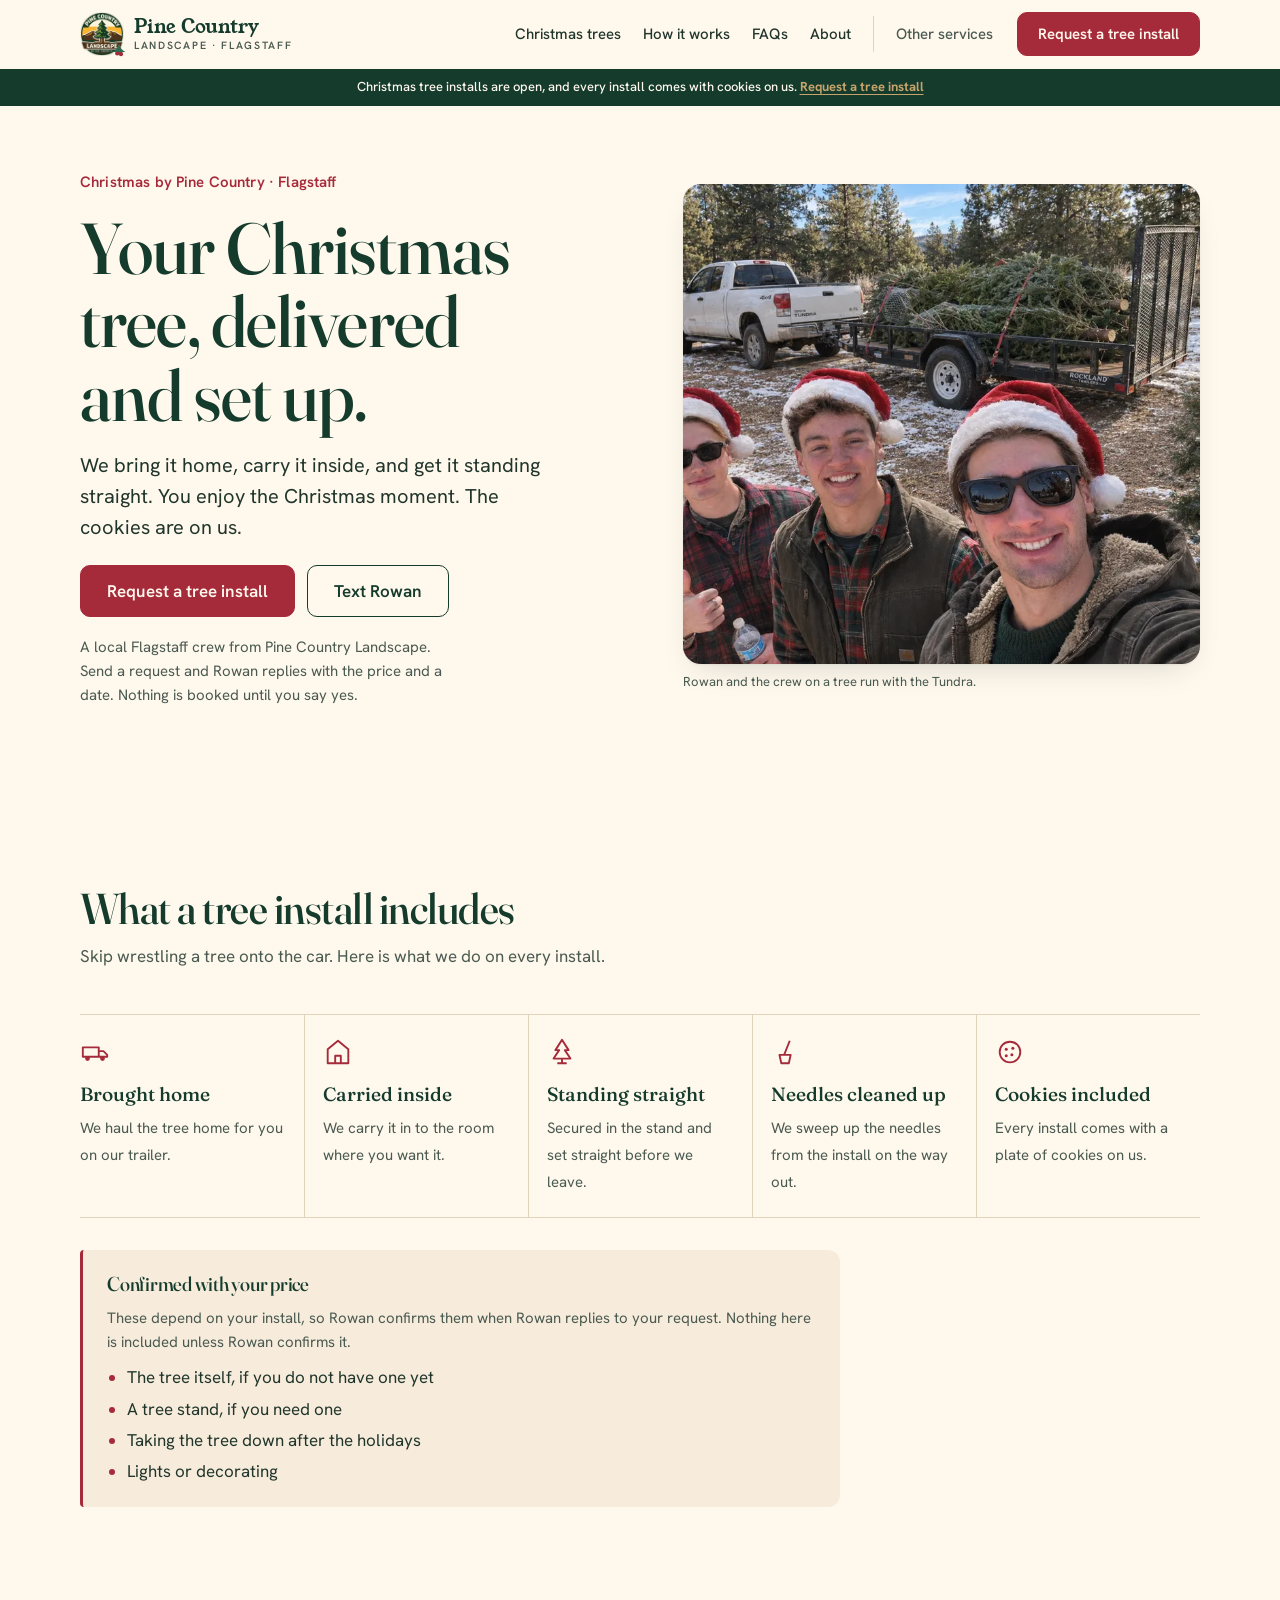
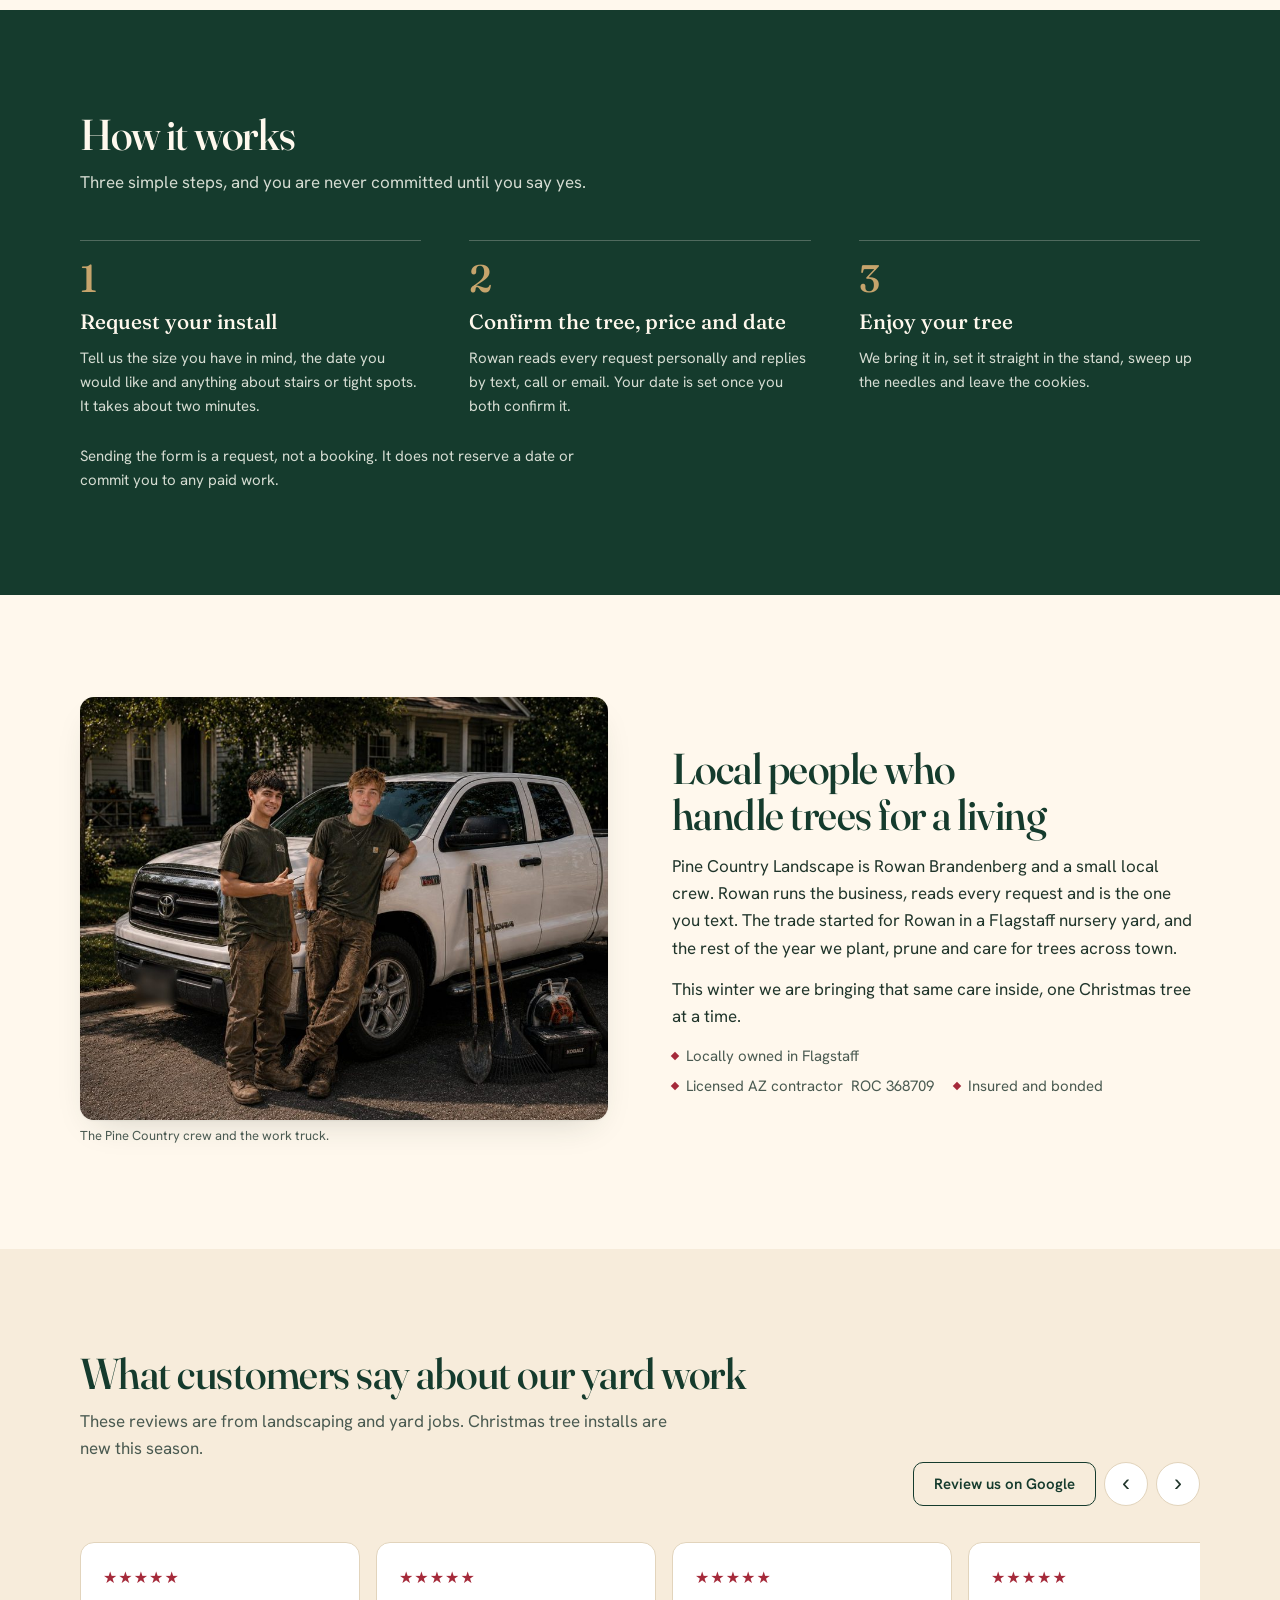
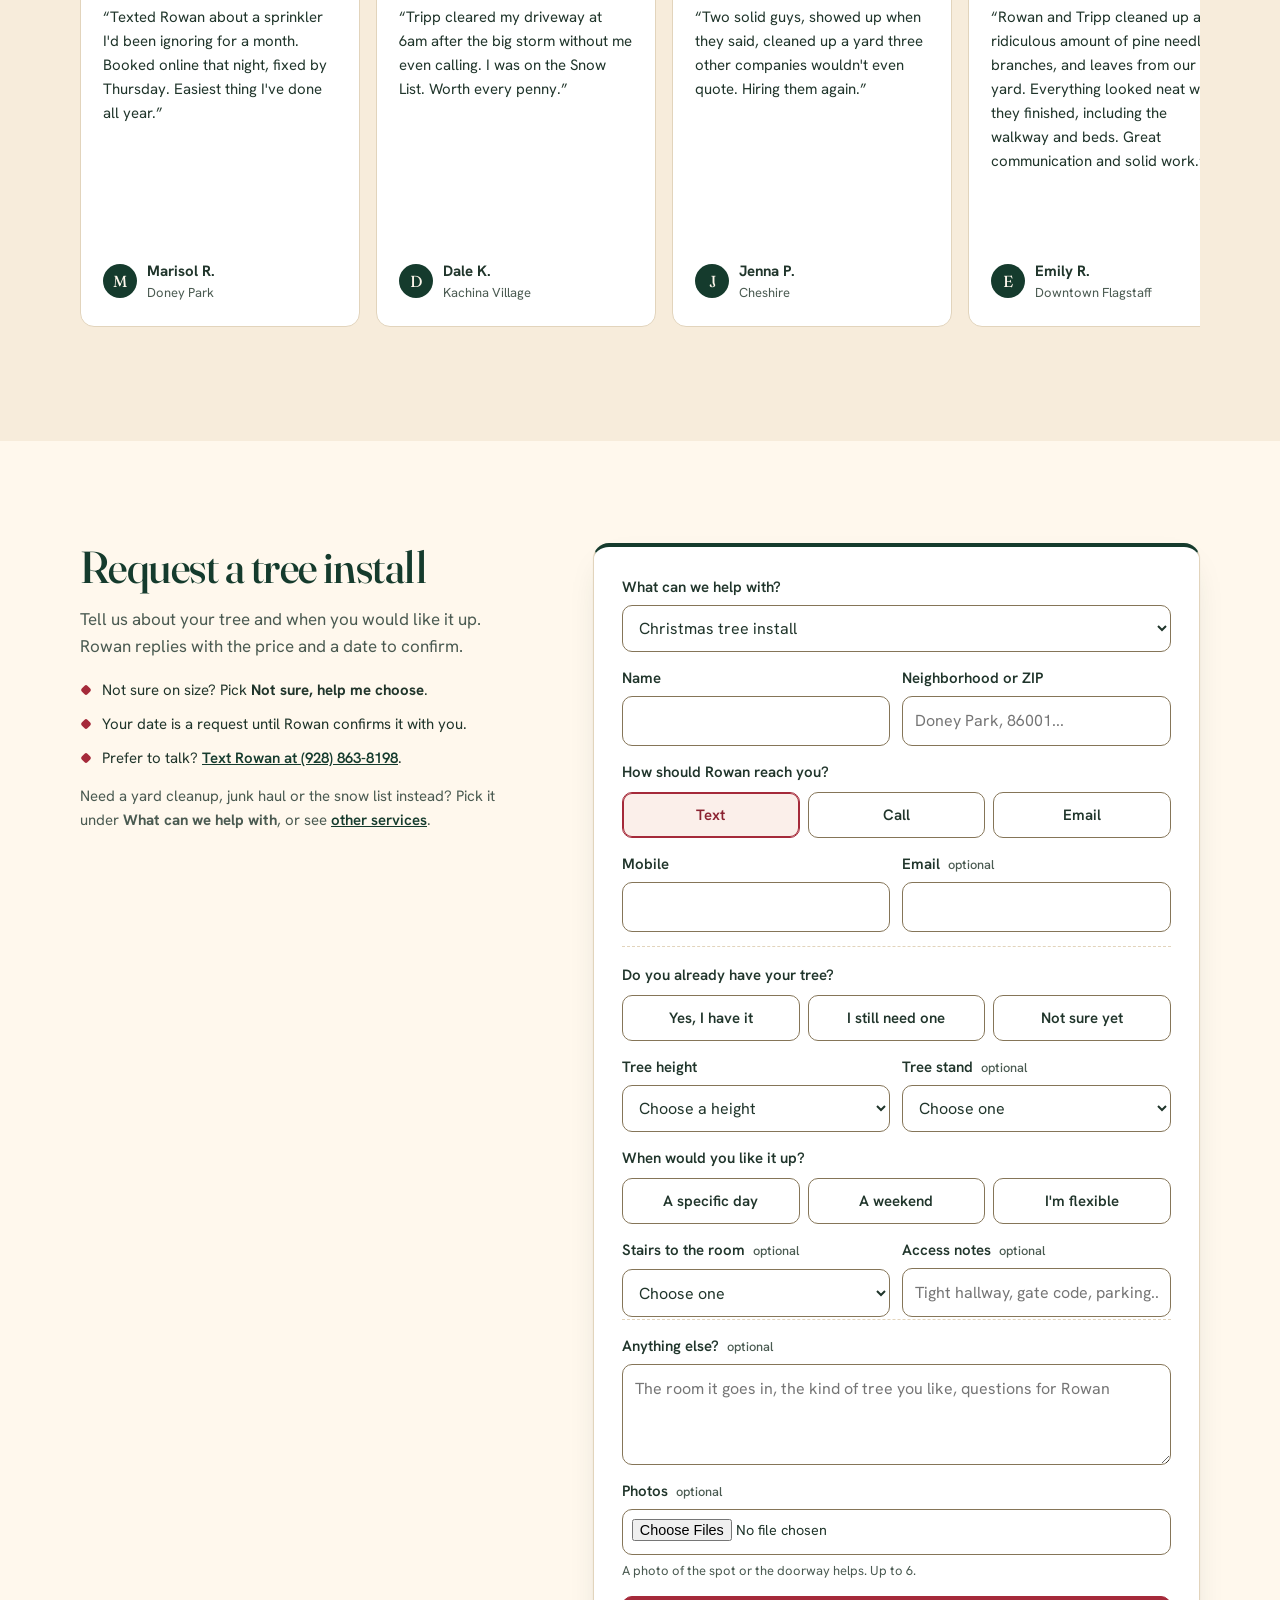
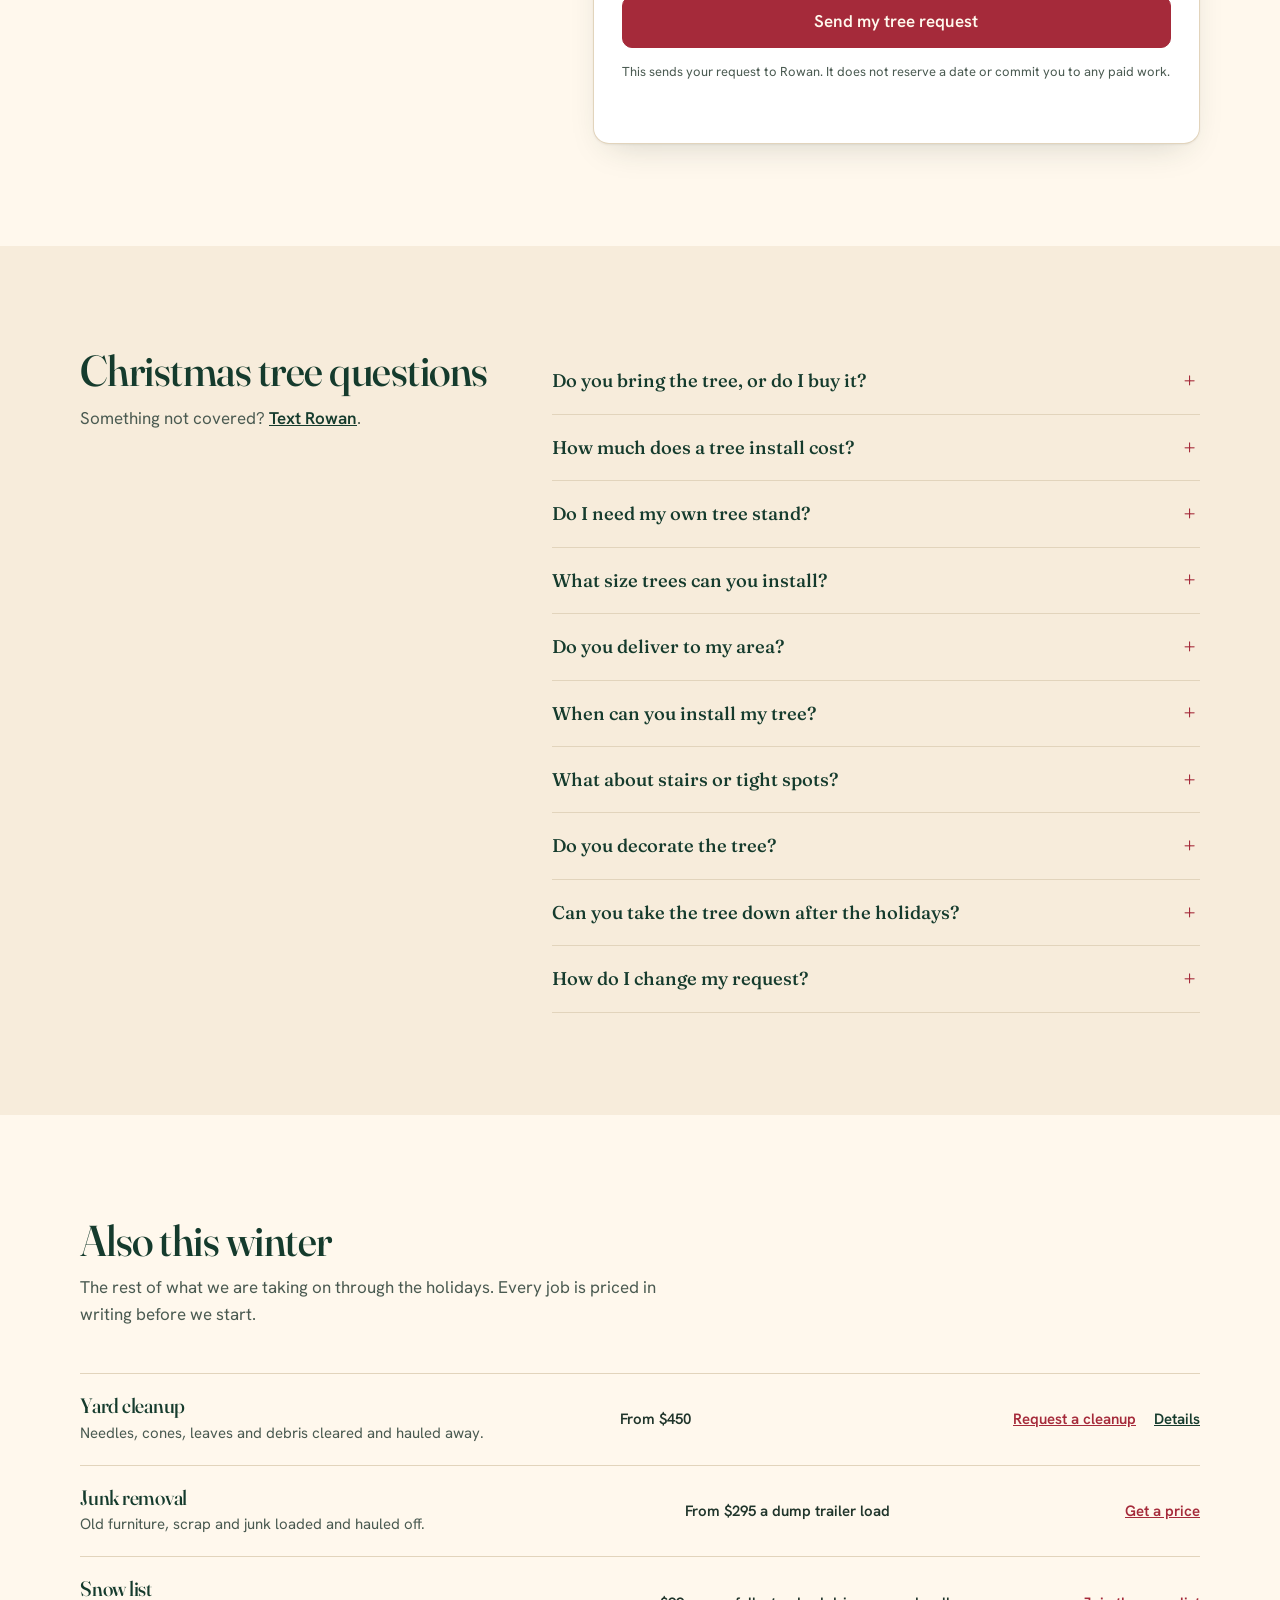
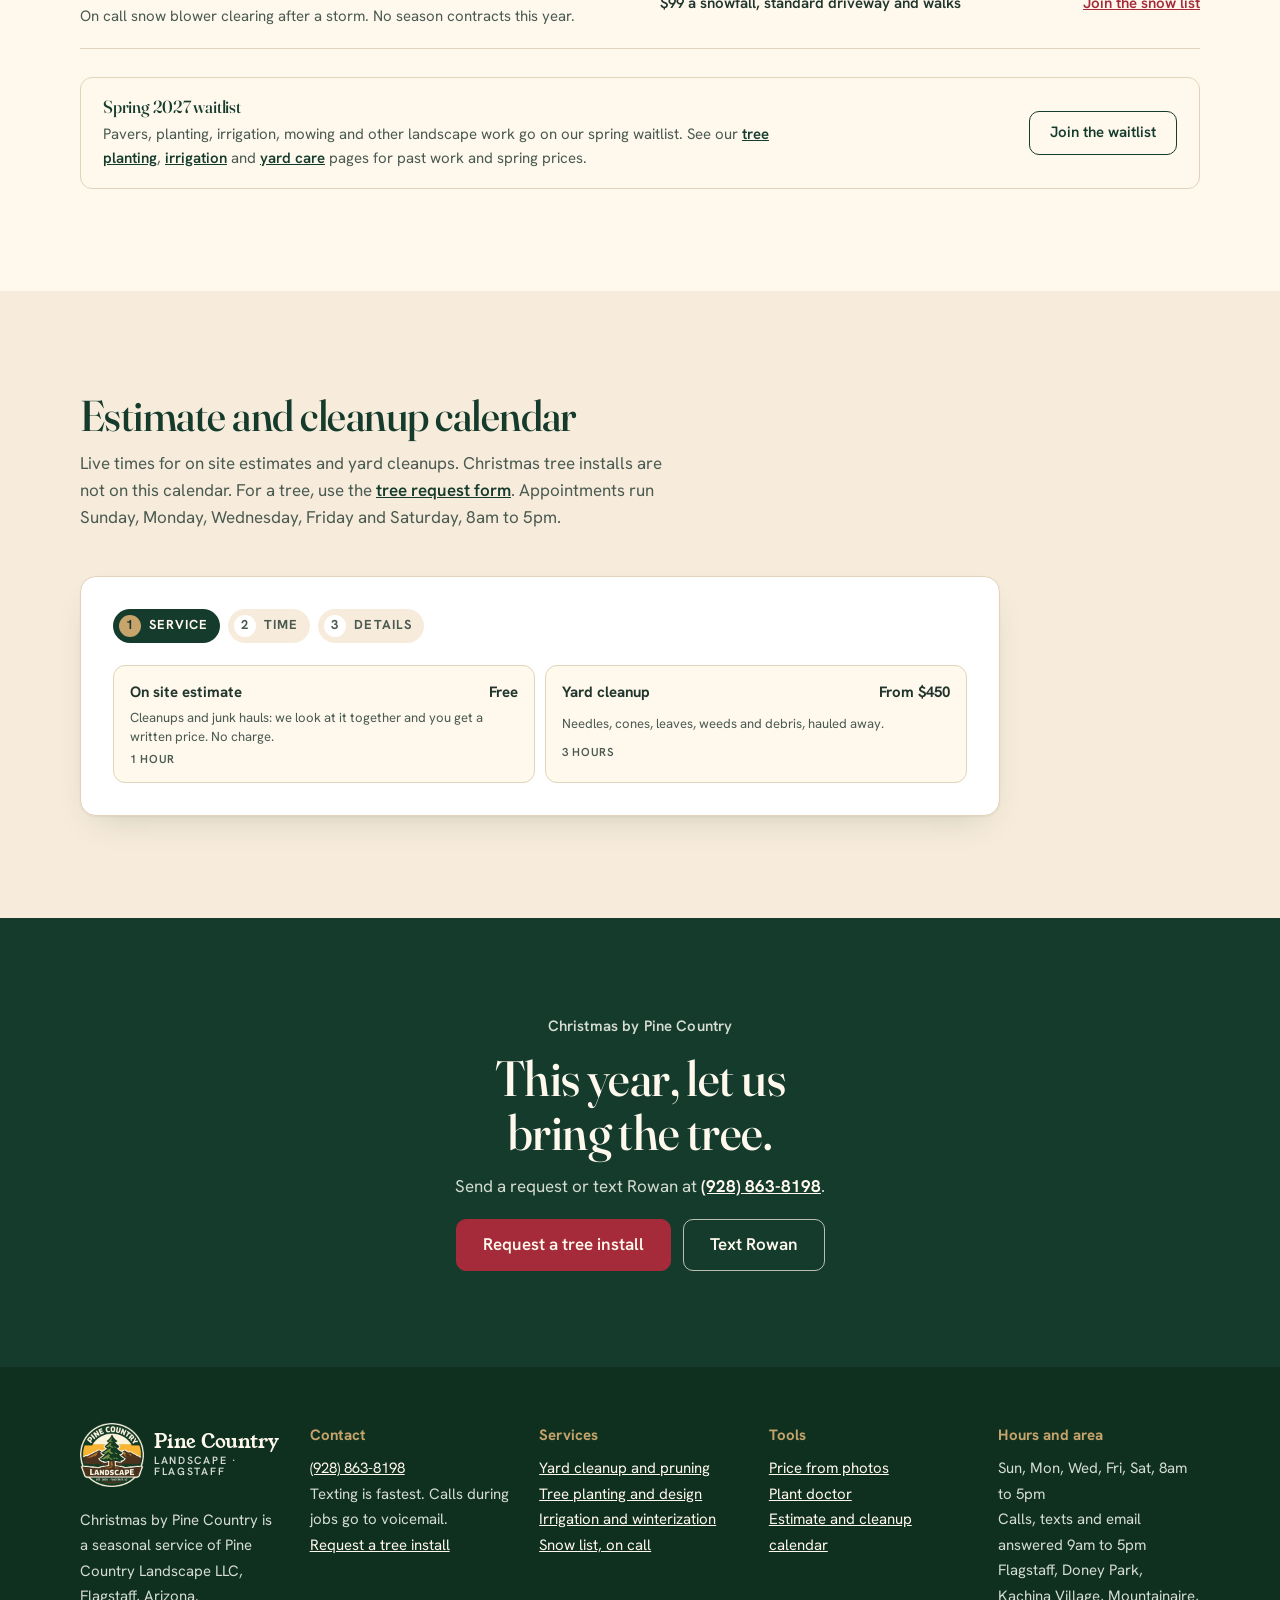
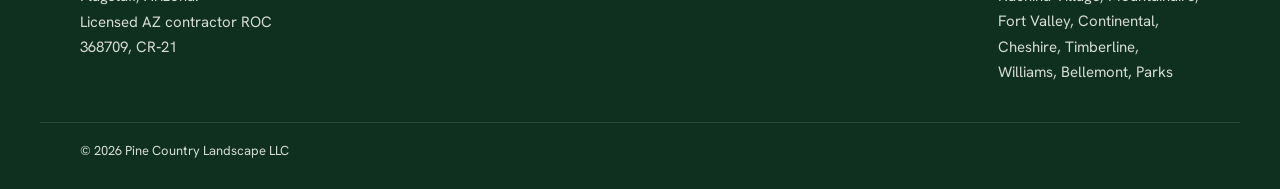
==== commit b468878e: "Use the crew and Tundra photo as the Christmas hero image Replaces the illustrated hero with the rea" ====
--- a/index.html
+++ b/index.html
@@ -28,7 +28,7 @@
 <link rel="preconnect" href="https://fonts.gstatic.com" crossorigin>
 <link rel="stylesheet" href="https://fonts.googleapis.com/css2?family=Fraunces:opsz,wght@9..144,400;9..144,500;9..144,600&family=Hanken+Grotesk:wght@400;500;600;700&family=Young+Serif&display=swap">
 <link rel="stylesheet" href="styles.css?v=20261123a">
-<link rel="stylesheet" href="christmas.css?v=20261123a">
+<link rel="stylesheet" href="christmas.css?v=20261124a">
 <script type="application/ld+json">{"@context": "https://schema.org", "@type": "LandscapingBusiness", "@id": "https://pinecountrylandscape.com/#business", "name": "Pine Country Landscape", "legalName": "Pine Country Landscape LLC", "url": "https://pinecountrylandscape.com/", "telephone": "+1-928-863-8198", "image": "https://pinecountrylandscape.com/img/native-berm-peaks.jpg", "logo": "https://pinecountrylandscape.com/img/logo-badge.png", "description": "Locally owned, licensed (ROC 368709, CR-21) residential landscaping and hardscape contractor in Flagstaff, Arizona: Christmas tree installs, junk removal, on call snow removal, paver patios and driveways, yard cleanups and pine needle removal, pruning, mowing, weed control, debris hauling, irrigation repair, sprinkler timer installs, sprinkler winterization, winter watering, and tree and shrub planting with design consultations.", "address": {"@type": "PostalAddress", "addressLocality": "Flagstaff", "addressRegion": "AZ", "addressCountry": "US"}, "geo": {"@type": "GeoCoordinates", "latitude": 35.1983, "longitude": -111.6513}, "areaServed": [{"@type": "Place", "name": "Flagstaff, AZ"}, {"@type": "Place", "name": "Doney Park, AZ"}, {"@type": "Place", "name": "Kachina Village, AZ"}, {"@type": "Place", "name": "Mountainaire, AZ"}, {"@type": "Place", "name": "Fort Valley, AZ"}, {"@type": "Place", "name": "Continental, AZ"}, {"@type": "Place", "name": "Cheshire, AZ"}, {"@type": "Place", "name": "Timberline, AZ"}, {"@type": "Place", "name": "Williams, AZ"}, {"@type": "Place", "name": "Bellemont, AZ"}, {"@type": "Place", "name": "Parks, AZ"}], "openingHoursSpecification": [{"@type": "OpeningHoursSpecification", "dayOfWeek": ["Sunday", "Monday", "Wednesday", "Friday", "Saturday"], "opens": "08:00", "closes": "17:00"}], "priceRange": "$$", "currenciesAccepted": "USD", "paymentAccepted": "Cash, Credit Card", "founder": {"@type": "Person", "name": "Rowan Brandenberg"}, "hasCredential": {"@type": "EducationalOccupationalCredential", "credentialCategory": "Contractor license", "name": "Arizona ROC 368709, CR-21 Hardscaping and Irrigation Systems", "recognizedBy": {"@type": "GovernmentOrganization", "name": "Arizona Registrar of Contractors", "url": "https://roc.az.gov"}}, "hasOfferCatalog": {"@type": "OfferCatalog", "name": "Landscaping and yard care services in Flagstaff", "itemListElement": [{"@type": "OfferCatalog", "name": "Yard cleanup and seasonal care", "url": "https://pinecountrylandscape.com/yard-cleanup-flagstaff/", "itemListElement": [{"@type": "Offer", "itemOffered": {"@type": "Service", "name": "Yard cleanup and pine needle removal", "description": "Pine needles, cones, leaves, weeds and debris raked, cleared and hauled away. Typical Flagstaff lot.", "url": "https://pinecountrylandscape.com/yard-cleanup-flagstaff/"}, "priceCurrency": "USD", "priceSpecification": {"@type": "PriceSpecification", "minPrice": "450", "priceCurrency": "USD"}}, {"@type": "Offer", "itemOffered": {"@type": "Service", "name": "Pruning and shrub shaping", "description": "Shrubs, small trees and hedges shaped for health and form.", "url": "https://pinecountrylandscape.com/yard-cleanup-flagstaff/"}, "priceCurrency": "USD", "priceSpecification": {"@type": "PriceSpecification", "minPrice": "295", "priceCurrency": "USD"}}, {"@type": "Offer", "itemOffered": {"@type": "Service", "name": "Small area haul away", "description": "Clippings or debris from a small area that can be reasonably collected, loaded and hauled away.", "url": "https://pinecountrylandscape.com/yard-cleanup-flagstaff/"}, "priceCurrency": "USD", "price": "145"}, {"@type": "Offer", "itemOffered": {"@type": "Service", "name": "Tall grass add on (grass over 8 inches)", "description": "Added to the mowing price when grass is over 8 inches tall.", "url": "https://pinecountrylandscape.com/yard-cleanup-flagstaff/"}, "priceCurrency": "USD", "price": "100"}, {"@type": "Offer", "itemOffered": {"@type": "Service", "name": "Mowing, up to 1 acre", "description": "Each visit includes mowing, trimming, edging and blowing off walks and drives. $150 minimum for small yards.", "url": "https://pinecountrylandscape.com/yard-cleanup-flagstaff/"}, "priceCurrency": "USD", "priceSpecification": {"@type": "PriceSpecification", "minPrice": "150", "maxPrice": "200", "priceCurrency": "USD"}}, {"@type": "Offer", "itemOffered": {"@type": "Service", "name": "Mowing, up to 2 acres", "description": "Each visit includes mowing, trimming, edging and blowing off walks and drives.", "url": "https://pinecountrylandscape.com/yard-cleanup-flagstaff/"}, "priceCurrency": "USD", "price": "275"}, {"@type": "Offer", "itemOffered": {"@type": "Service", "name": "Weed control", "description": "Weeds pulled or trimmed, including mullein and thistle.", "url": "https://pinecountrylandscape.com/yard-cleanup-flagstaff/"}, "priceCurrency": "USD", "priceSpecification": {"@type": "PriceSpecification", "minPrice": "150", "priceCurrency": "USD"}}, {"@type": "Offer", "itemOffered": {"@type": "Service", "name": "Debris haul, dump trailer load", "description": "Yard debris and junk loaded and hauled away.", "url": "https://pinecountrylandscape.com/yard-cleanup-flagstaff/"}, "priceCurrency": "USD", "priceSpecification": {"@type": "PriceSpecification", "minPrice": "295", "priceCurrency": "USD"}}]}, {"@type": "OfferCatalog", "name": "Irrigation, winterization and winter watering", "url": "https://pinecountrylandscape.com/irrigation-flagstaff/", "itemListElement": [{"@type": "Offer", "itemOffered": {"@type": "Service", "name": "Irrigation repair", "description": "Leaks, heads, drip lines and zones. Includes the first hour.", "url": "https://pinecountrylandscape.com/irrigation-flagstaff/"}, "priceCurrency": "USD", "priceSpecification": {"@type": "PriceSpecification", "minPrice": "185", "priceCurrency": "USD"}}, {"@type": "Offer", "itemOffered": {"@type": "Service", "name": "Sprinkler timer install", "description": "Timer replacement and programming, including smart timers.", "url": "https://pinecountrylandscape.com/irrigation-flagstaff/"}, "priceCurrency": "USD", "priceSpecification": {"@type": "PriceSpecification", "minPrice": "295", "priceCurrency": "USD"}}, {"@type": "Offer", "itemOffered": {"@type": "Service", "name": "Sprinkler winterization blowout", "description": "Compressed air blowout of every zone before the hard freeze.", "url": "https://pinecountrylandscape.com/irrigation-flagstaff/"}, "priceCurrency": "USD", "priceSpecification": {"@type": "PriceSpecification", "minPrice": "165", "priceCurrency": "USD"}}, {"@type": "Offer", "itemOffered": {"@type": "Service", "name": "Winter watering visit", "description": "Deep watering for trees and shrubs on warmer days through dry winter months.", "url": "https://pinecountrylandscape.com/irrigation-flagstaff/"}, "priceCurrency": "USD", "price": "95"}, {"@type": "Offer", "itemOffered": {"@type": "Service", "name": "Tree and shrub diagnosis", "description": "On site check of irrigation, soil moisture and branches for struggling trees and shrubs.", "url": "https://pinecountrylandscape.com/irrigation-flagstaff/"}, "priceCurrency": "USD", "price": "95"}]}, {"@type": "OfferCatalog", "name": "Tree planting and landscape design", "url": "https://pinecountrylandscape.com/tree-planting-flagstaff/", "itemListElement": [{"@type": "Offer", "itemOffered": {"@type": "Service", "name": "Landscape design consultation", "description": "90 minute on site design consultation for trees, beds and full yard plans. Fee is credited toward your project.", "url": "https://pinecountrylandscape.com/tree-planting-flagstaff/"}, "priceCurrency": "USD", "price": "150"}, {"@type": "Offer", "itemOffered": {"@type": "Service", "name": "Tree and shrub planting", "description": "Aspen, spruce, pine, native shrubs and berms planned for Flagstaff elevation, elk and volcanic soil. Priced by written proposal.", "url": "https://pinecountrylandscape.com/tree-planting-flagstaff/"}, "priceCurrency": "USD"}]}, {"@type": "OfferCatalog", "name": "Estimates and advice", "itemListElement": [{"@type": "Offer", "itemOffered": {"@type": "Service", "name": "On site estimate", "description": "Walk the property together and get a written price for the work you have in mind.", "url": "https://pinecountrylandscape.com/#inquiry"}, "priceCurrency": "USD", "price": "0"}, {"@type": "Offer", "itemOffered": {"@type": "Service", "name": "Price from photos", "description": "Send photos of the job and get a ballpark price by text and email.", "url": "https://pinecountrylandscape.com/price-from-photos/"}, "priceCurrency": "USD", "price": "0"}, {"@type": "Offer", "itemOffered": {"@type": "Service", "name": "Plant doctor photo diagnosis", "description": "Send photos of a struggling tree or shrub and get a diagnosis and next steps by text and email.", "url": "https://pinecountrylandscape.com/plant-doctor/"}, "priceCurrency": "USD", "price": "0"}]}]}}</script>
 <script type="application/ld+json">{"@context": "https://schema.org", "@type": "Service", "name": "Christmas tree delivery and setup", "serviceType": "Christmas tree delivery and installation", "url": "https://pinecountrylandscape.com/", "provider": {"@id": "https://pinecountrylandscape.com/#business"}, "areaServed": {"@type": "Place", "name": "Flagstaff, AZ"}, "description": "We bring your Christmas tree home on our trailer, carry it inside, set it straight in the stand and clean up the needles. Every install comes with a plate of cookies. Priced when Rowan replies to your request."}</script>
 <script type="application/ld+json">{"@context": "https://schema.org", "@type": "FAQPage", "mainEntity": [{"@type": "Question", "name": "Do you bring the tree, or do I buy it?", "acceptedAnswer": {"@type": "Answer", "text": "Tell us on the form whether you already have a tree. If you do, we bring it home on our trailer. If you still need one, Rowan explains how getting the tree works for your install when Rowan replies, before anything is booked."}}, {"@type": "Question", "name": "How much does a tree install cost?", "acceptedAnswer": {"@type": "Answer", "text": "Rowan replies to your request with a price for your install. It depends on the tree, your area and the access. Nothing is booked or charged until you say yes."}}, {"@type": "Question", "name": "Do I need my own tree stand?", "acceptedAnswer": {"@type": "Answer", "text": "Tell us on the form whether you have a stand or need one. Rowan confirms the options for your install when Rowan replies."}}, {"@type": "Question", "name": "What size trees can you install?", "acceptedAnswer": {"@type": "Answer", "text": "Pick the height you have in mind on the form. Not sure? Choose Not sure, help me choose, add your ceiling height, and Rowan helps you pick."}}, {"@type": "Question", "name": "Do you deliver to my area?", "acceptedAnswer": {"@type": "Answer", "text": "Our service area is Flagstaff and about 25 minutes out: Doney Park, Kachina Village, Mountainaire, Fort Valley, Continental, Cheshire, Timberline, Williams, Bellemont and Parks. A little farther out? Ask anyway."}}, {"@type": "Question", "name": "When can you install my tree?", "acceptedAnswer": {"@type": "Answer", "text": "Pick a preferred day or weekend on the form, or tell us you are flexible. It stays a request until Rowan confirms a date with you. Nothing is reserved before then."}}, {"@type": "Question", "name": "What about stairs or tight spots?", "acceptedAnswer": {"@type": "Answer", "text": "Tell us about stairs, narrow halls or gates on the form, and a photo of the doorway helps. That way Rowan knows before confirming your price."}}, {"@type": "Question", "name": "Do you decorate the tree?", "acceptedAnswer": {"@type": "Answer", "text": "The install covers bringing the tree in, setting it straight in the stand and cleaning up the needles. It does not include lights or decorating. If you would like help with those, mention it and Rowan will tell you if it is possible."}}, {"@type": "Question", "name": "Can you take the tree down after the holidays?", "acceptedAnswer": {"@type": "Answer", "text": "Ask about it in your request. Rowan will tell you whether removal is available for your install and what it would cost."}}, {"@type": "Question", "name": "How do I change my request?", "acceptedAnswer": {"@type": "Answer", "text": "Text (928) 863-8198 or reply to Rowan's message. Nothing is booked until Rowan confirms with you, so changes before then are easy."}}]}</script>
@@ -75,68 +75,11 @@
       <p class="x-hero-note">A local Flagstaff crew from Pine Country Landscape. Send a request and Rowan replies with the price and a date. Nothing is booked until you say yes.</p>
     </div>
     <figure class="x-hero-art">
-      <svg viewBox="0 0 560 520" role="img" aria-labelledby="art-t" preserveAspectRatio="xMidYMid slice">
-        <title id="art-t">Illustration of a Christmas tree standing straight in its stand in a warm living room, with ponderosa pines and snowy peaks outside the window and a plate of cookies on the side table</title>
-        <defs>
-          <linearGradient id="sky" x1="0" y1="0" x2="0" y2="1"><stop offset="0" stop-color="#1D3B4A"/><stop offset="1" stop-color="#5D7A7E"/></linearGradient>
-          <radialGradient id="glow" cx=".93" cy=".36" r=".6"><stop offset="0" stop-color="#FFE7B8" stop-opacity=".95"/><stop offset=".55" stop-color="#F6DDB2" stop-opacity=".35"/><stop offset="1" stop-color="#F3E4CC" stop-opacity="0"/></radialGradient>
-          <linearGradient id="floor" x1="0" y1="0" x2="0" y2="1"><stop offset="0" stop-color="#B98A5E"/><stop offset="1" stop-color="#9C6F47"/></linearGradient>
-        </defs>
-        <rect width="560" height="520" fill="#F3E4CC"/>
-        <rect width="560" height="520" fill="url(#glow)"/>
-        <!-- window -->
-        <g>
-          <rect x="44" y="58" width="196" height="248" rx="6" fill="#153B2D"/>
-          <rect x="56" y="70" width="172" height="224" fill="url(#sky)"/>
-          <path d="M56 222 L104 160 L128 182 L158 132 L196 186 L228 170 L228 294 L56 294 Z" fill="#E9EEF0"/>
-          <path d="M140 142 L158 132 L176 152 L164 150 L156 158 L148 150 Z" fill="#FFFFFF"/>
-          <g fill="#0F2B21">
-            <path d="M72 294 L72 240 L64 252 L70 236 L62 244 L72 214 L82 244 L74 236 L80 252 L74 240 L74 294 Z"/>
-            <path d="M84 294 L84 226 L76 240 L84 220 L74 230 L86 192 L98 230 L88 220 L96 240 L88 226 L88 294 Z"/>
-            <path d="M204 294 L204 232 L196 244 L203 228 L194 236 L206 200 L218 236 L209 228 L216 244 L208 232 L208 294 Z"/>
-          </g>
-          <circle cx="196" cy="98" r="9" fill="#F8EFD9" opacity=".9"/>
-          <rect x="139" y="70" width="6" height="224" fill="#153B2D"/>
-          <rect x="56" y="179" width="172" height="6" fill="#153B2D"/>
-          <rect x="36" y="300" width="212" height="12" rx="3" fill="#E7D3B3"/>
-        </g>
-        <!-- floor and rug -->
-        <rect x="0" y="420" width="560" height="100" fill="url(#floor)"/>
-        <path d="M0 420 H560" stroke="#8C6140" stroke-width="2"/>
-        <ellipse cx="300" cy="462" rx="170" ry="30" fill="#A52A3A"/>
-        <ellipse cx="300" cy="462" rx="156" ry="24" fill="none" stroke="#FFF8ED" stroke-width="3" stroke-dasharray="2 9" stroke-linecap="round" opacity=".8"/>
-        <!-- tree -->
-        <g>
-          <rect x="292" y="392" width="16" height="44" fill="#6B4A2E"/>
-          <path d="M300 92 L344 176 L326 172 L370 250 L346 246 L398 336 L364 332 L420 414 L180 414 L236 332 L202 336 L254 246 L230 250 L274 172 L256 176 Z" fill="#2F6B4F"/>
-          <path d="M300 92 L344 176 L326 172 L370 250 L346 246 L398 336 L364 332 L420 414 L300 414 Z" fill="#245A42"/>
-          <path d="M300 92 L318 140 L300 132 Z" fill="#3A7A5B"/>
-          <path d="M226 400 C260 392 340 392 374 400" stroke="#1D4B37" stroke-width="3" fill="none" opacity=".5"/>
-          <!-- stand -->
-          <path d="M262 428 H338 L330 452 H270 Z" fill="#7A1F2B"/>
-          <rect x="258" y="424" width="84" height="8" rx="3" fill="#A52A3A"/>
-        </g>
-        <!-- lamp and side table with cookies -->
-        <g>
-          <rect x="531" y="196" width="5" height="226" fill="#3B2A1C"/>
-          <path d="M506 152 H556 L548 198 H514 Z" fill="#E8C68C" stroke="#C6A46C" stroke-width="2"/>
-          <rect x="519" y="418" width="30" height="6" rx="3" fill="#3B2A1C"/>
-          <rect x="416" y="344" width="96" height="8" rx="3" fill="#6B4A2E"/>
-          <rect x="424" y="352" width="6" height="68" fill="#6B4A2E"/>
-          <rect x="498" y="352" width="6" height="68" fill="#6B4A2E"/>
-          <ellipse cx="452" cy="340" rx="28" ry="6" fill="#FFF8ED"/>
-          <circle cx="442" cy="334" r="8" fill="#C99A5B"/><circle cx="458" cy="333" r="8" fill="#B9874A"/><circle cx="450" cy="327" r="7" fill="#D2A46A"/>
-          <circle cx="440" cy="332" r="1.4" fill="#5A3A22"/><circle cx="460" cy="331" r="1.4" fill="#5A3A22"/><circle cx="451" cy="325" r="1.3" fill="#5A3A22"/>
-          <rect x="484" y="322" width="16" height="20" rx="3" fill="#A52A3A"/>
-          <path d="M500 326 a5 5 0 0 1 0 10" stroke="#A52A3A" stroke-width="3" fill="none"/>
-        </g>
-        <!-- needle broom leaning, tidy finish -->
-        <g opacity=".9">
-          <path d="M120 420 L150 330" stroke="#6B4A2E" stroke-width="4" stroke-linecap="round"/>
-          <path d="M108 420 L132 420 L124 400 L114 400 Z" fill="#C6A46C"/>
-        </g>
-      </svg>
-      <figcaption>Illustration, not a photo of a customer install.</figcaption>
+      <picture>
+        <source type="image/webp" srcset="img/holiday-crew-sm.webp?v=20261122b 760w, img/holiday-crew.webp?v=20261122b 1200w" sizes="(max-width: 860px) 92vw, 46vw">
+        <img src="img/holiday-crew.jpg?v=20261122b" srcset="img/holiday-crew-sm.jpg?v=20261122b 760w, img/holiday-crew.jpg?v=20261122b 1200w" sizes="(max-width: 860px) 92vw, 46vw" width="1200" height="1169" fetchpriority="high" decoding="async" alt="Rowan and the Pine Country crew in Santa hats in the snowy pines, with the Tundra and a trailer loaded with Christmas trees behind them">
+      </picture>
+      <figcaption>Rowan and the crew on a tree run with the Tundra.</figcaption>
     </figure>
   </div>
 </section>
@@ -188,13 +131,6 @@
       <figure class="x-photo x-photo-main">
         <img src="img/team-truck-sm.jpg" width="900" height="720" loading="lazy" alt="Two members of the Pine Country Landscape crew leaning on their white Toyota Tundra work truck with shovels, a rake and a leaf blower">
         <figcaption>The Pine Country crew and the work truck.</figcaption>
-      </figure>
-      <figure class="x-photo x-photo-alt">
-        <picture>
-          <source type="image/webp" srcset="img/holiday-crew-sm.webp?v=20261122b 760w, img/holiday-crew.webp?v=20261122b 1200w" sizes="(max-width: 820px) 60vw, 260px">
-          <img src="img/holiday-crew-sm.jpg?v=20261122b" width="760" height="741" loading="lazy" alt="Rowan and the Pine Country crew in Santa hats in the snowy pines, with the Tundra and a trailer loaded with Christmas trees behind them">
-        </picture>
-        <figcaption>Tree run season. Santa hats required.</figcaption>
       </figure>
     </div>
     <div class="x-about-copy">
--- a/christmas.css
+++ b/christmas.css
@@ -93,16 +93,16 @@
 .x-actions { display: flex; flex-wrap: wrap; gap: 12px; margin-top: 4px; }
 .x-hero-note { font-size: var(--t-sm); color: var(--x-muted); max-width: 48ch; }
 .x-hero-art { margin: 0; display: grid; gap: 8px; min-width: 0; }
-.x-hero-art svg { width: 100%; height: auto; aspect-ratio: 560 / 520; border-radius: 18px; box-shadow: var(--shadow); display: block; }
+.x-hero-art img { width: 100%; height: auto; aspect-ratio: 560 / 520; object-fit: cover; object-position: 50% 55%; border-radius: 18px; box-shadow: var(--shadow); display: block; }
 .x-hero-art figcaption { font-size: var(--t-xs); color: var(--x-muted); }
 @media (max-width: 860px) {
   .x-hero-in { grid-template-columns: 1fr; padding-top: 22px; gap: 22px; }
-  .x-hero-art svg { aspect-ratio: 4 / 3; }
+  .x-hero-art img { aspect-ratio: 4 / 3; object-position: 50% 60%; }
   .x-actions .btn { flex: 1 1 auto; }
 }
 @media (max-width: 400px) { .x-actions .btn { flex: 1 1 100%; } }
 @media (prefers-reduced-motion: no-preference) {
-  .x-hero-art svg { animation: x-rise .8s cubic-bezier(.2,.7,.2,1) both; }
+  .x-hero-art img { animation: x-rise .8s cubic-bezier(.2,.7,.2,1) both; }
   @keyframes x-rise { from { opacity: 0; transform: translateY(10px); } to { opacity: 1; transform: none; } }
 }
 
@@ -139,11 +139,11 @@
 
 /* About and trust */
 .x-about { display: grid; grid-template-columns: 1fr 1fr; gap: clamp(28px, 5vw, 64px); align-items: center; }
-.x-about-photos { position: relative; padding-bottom: 64px; min-width: 0; }
+.x-about-photos { position: relative; min-width: 0; }
 .x-photo { margin: 0; display: grid; gap: 6px; }
 .x-photo img { width: 100%; height: auto; border-radius: 14px; box-shadow: var(--shadow); object-fit: cover; }
 .x-photo figcaption { font-size: var(--t-xs); color: var(--x-muted); }
-.x-photo-main { width: 84%; }
+.x-photo-main { width: 100%; }
 .x-photo-main img { aspect-ratio: 5 / 4; object-position: 40% 40%; }
 .x-photo-alt { position: absolute; right: 0; bottom: 0; width: 42%; }
 .x-photo-alt img { aspect-ratio: 1; object-position: 55% 70%; border: 5px solid var(--x-ivory); }
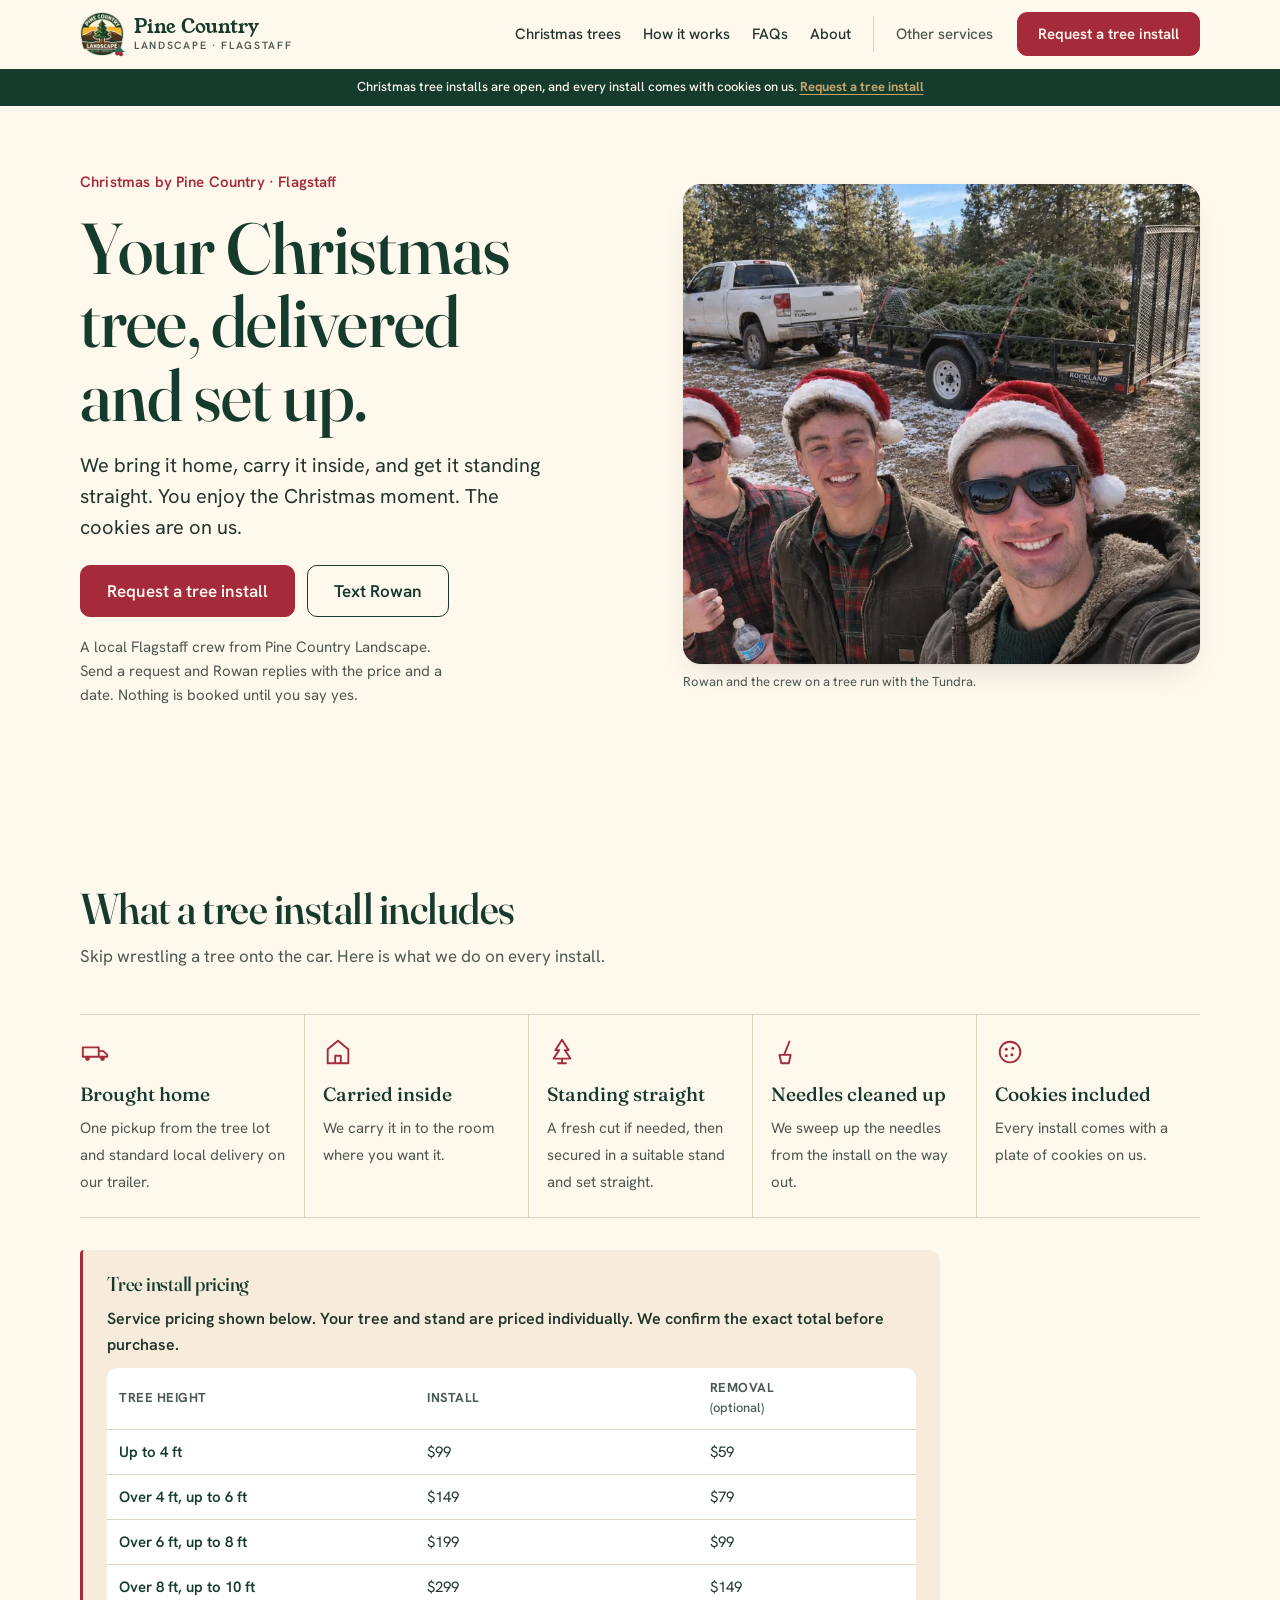
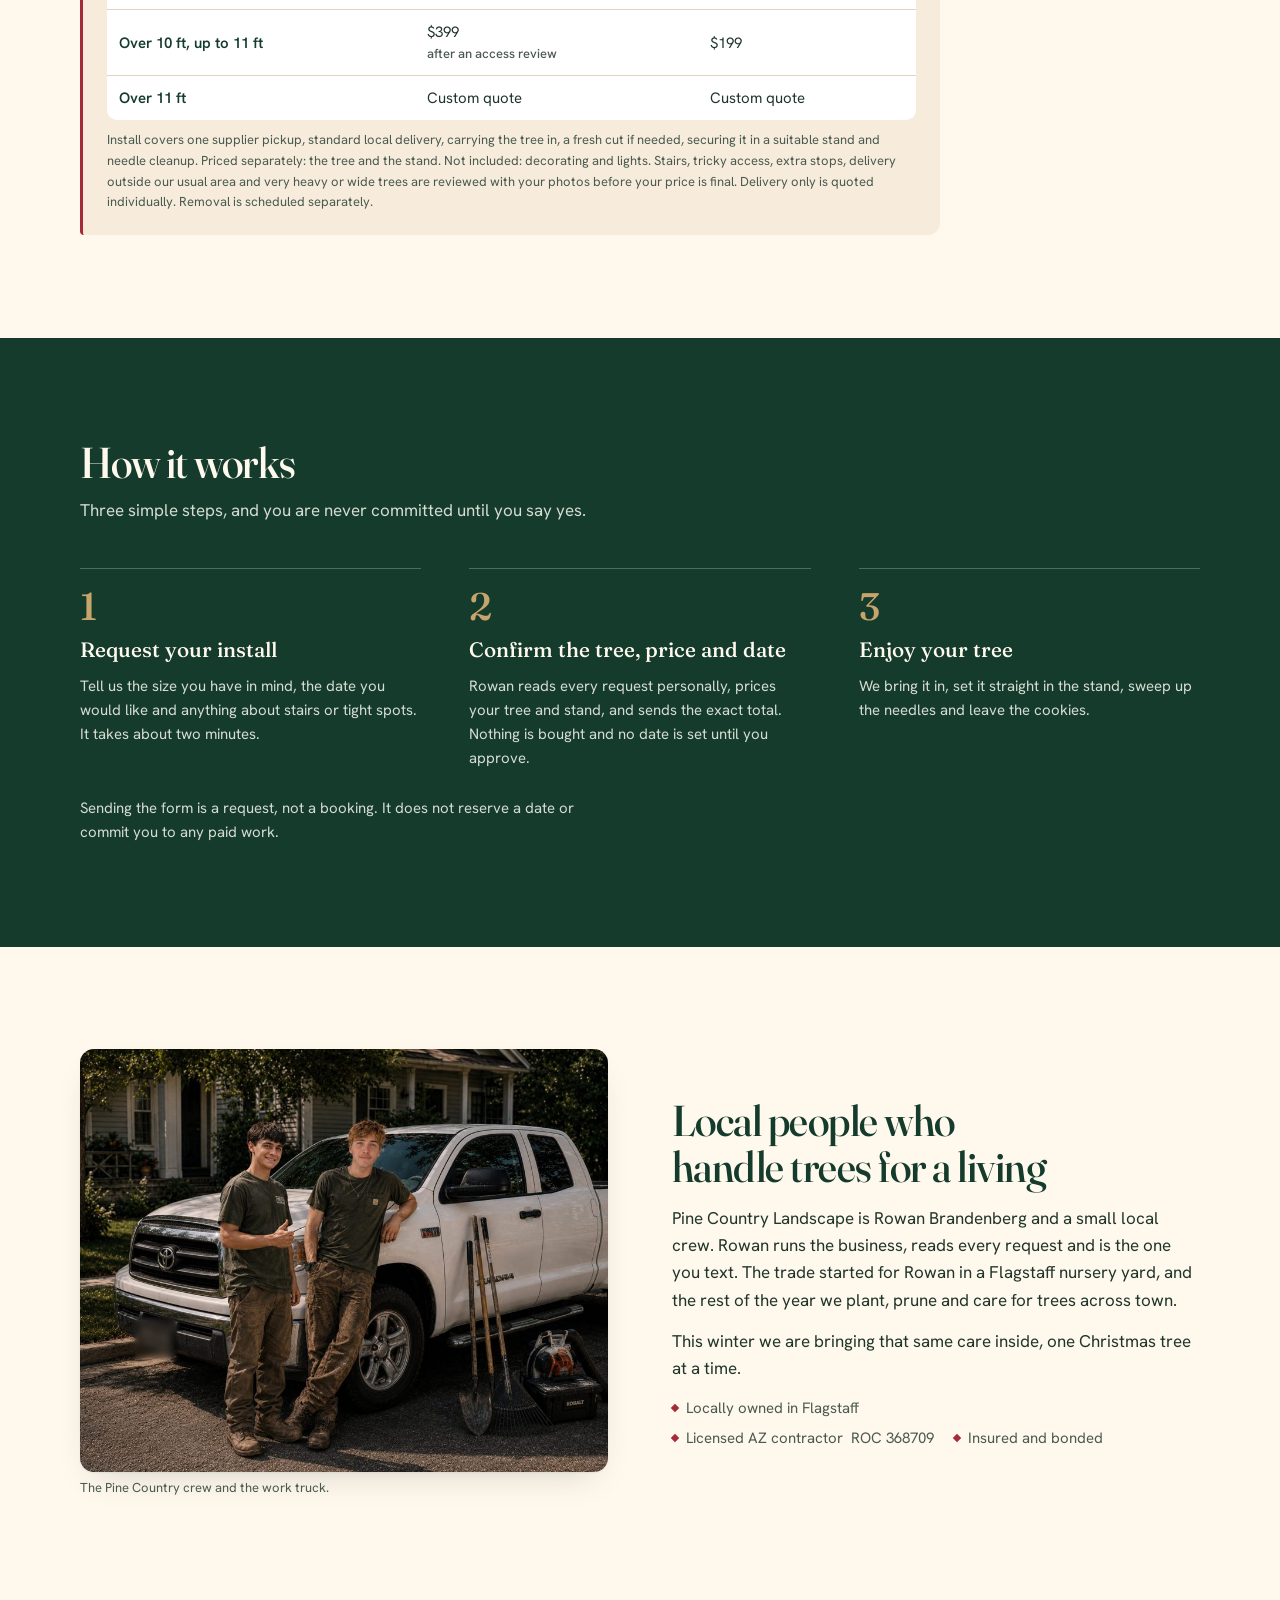
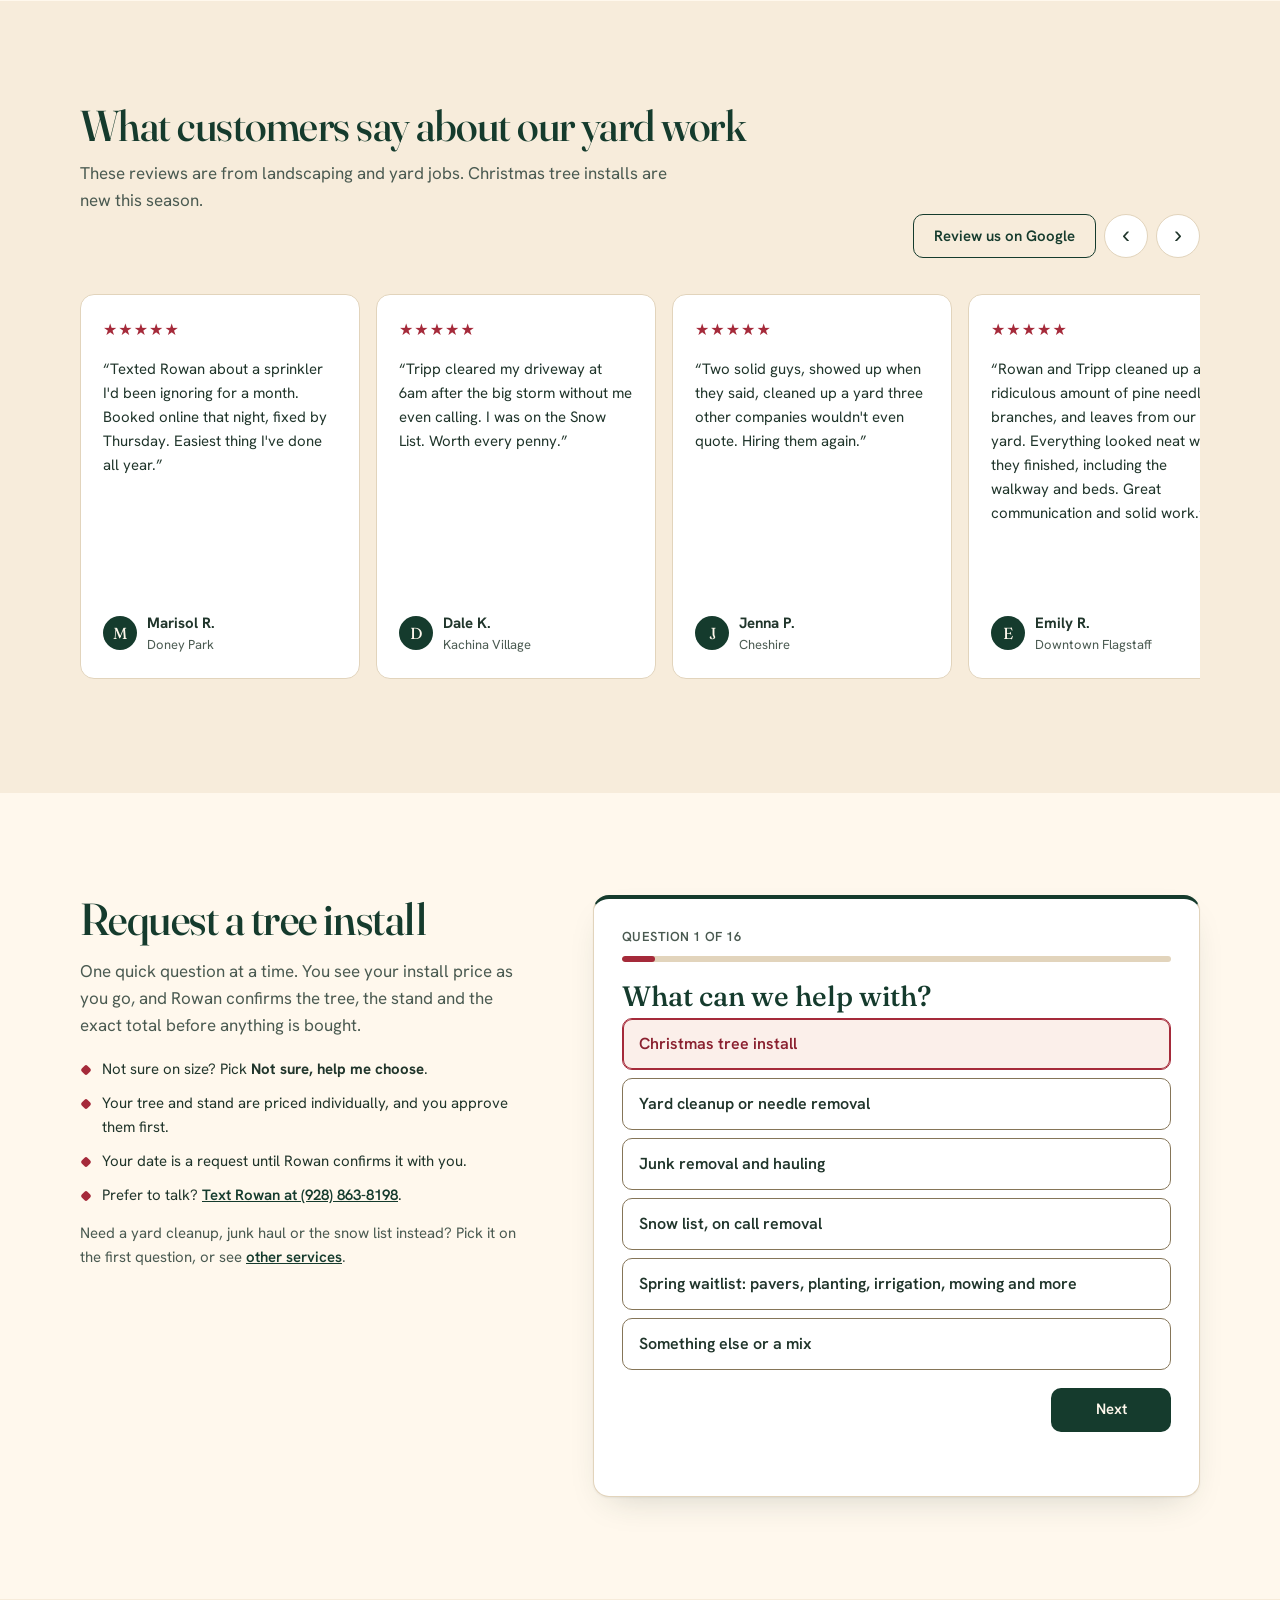
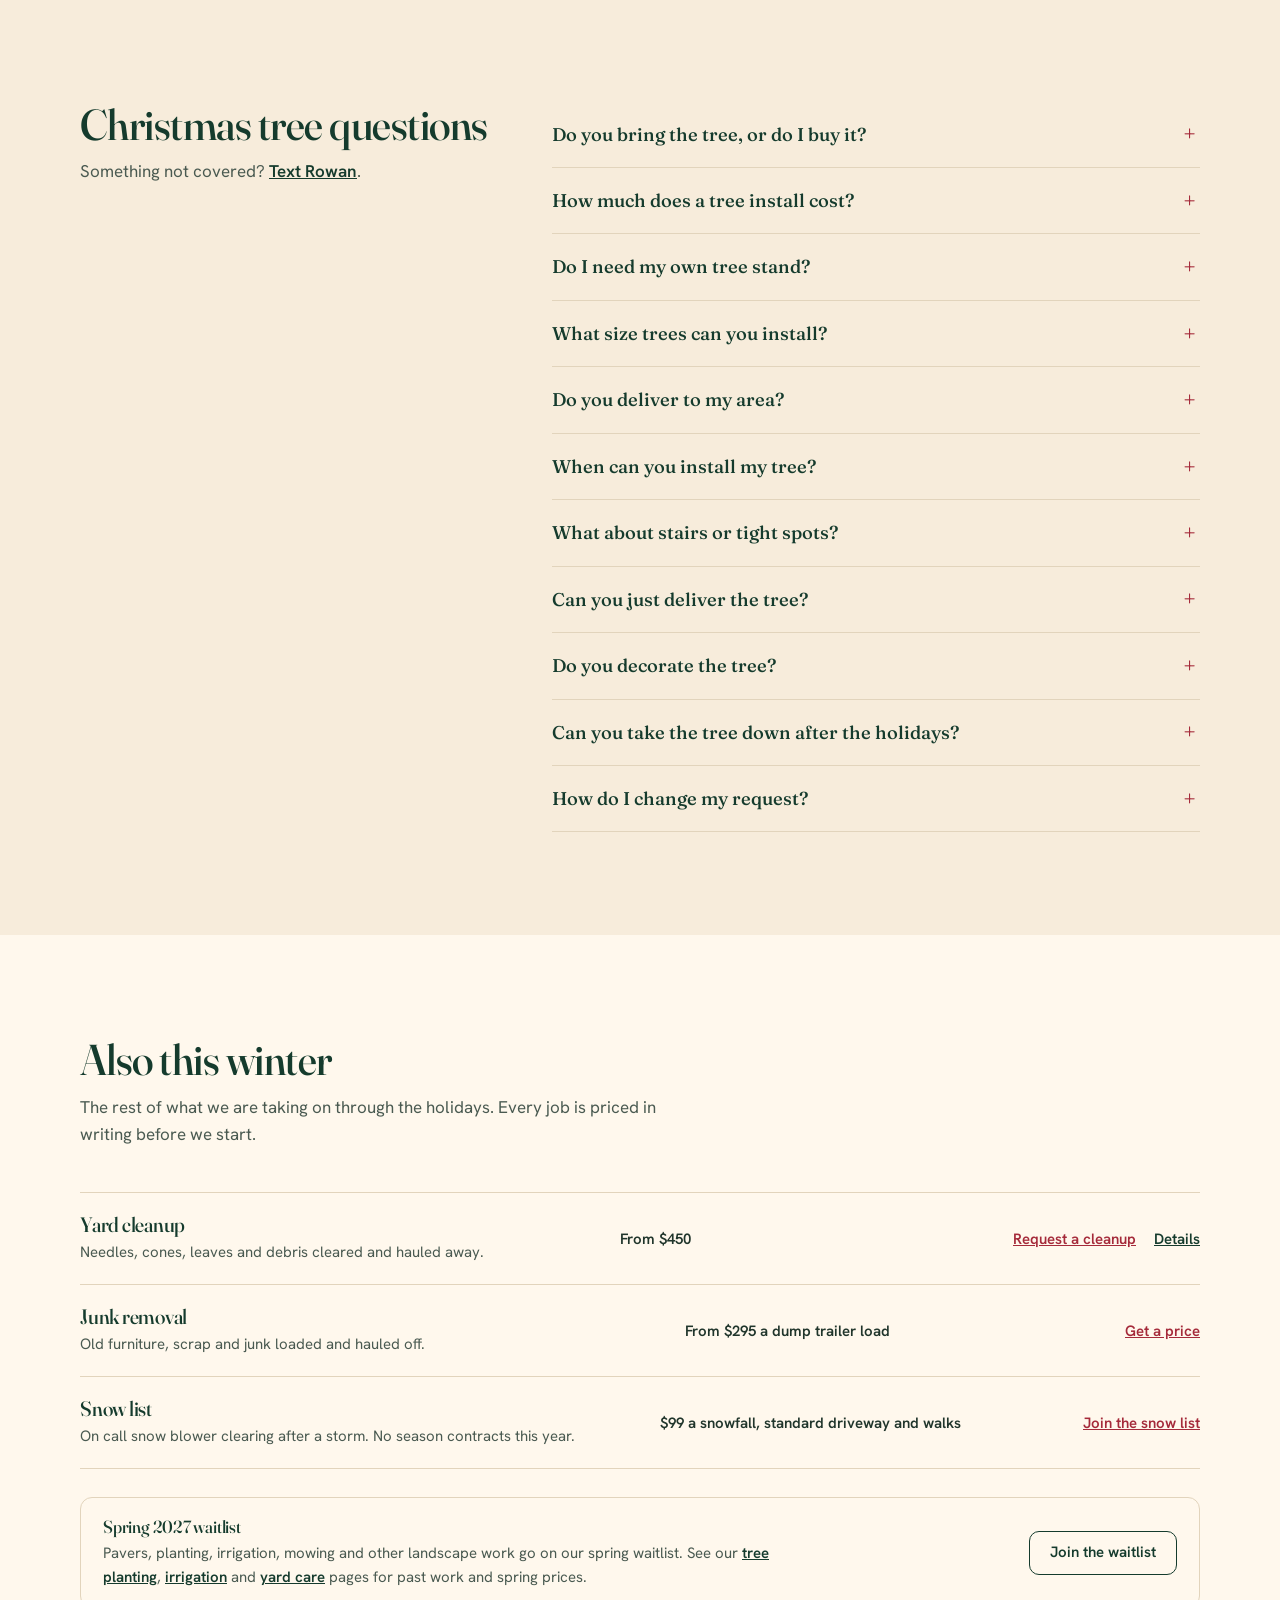
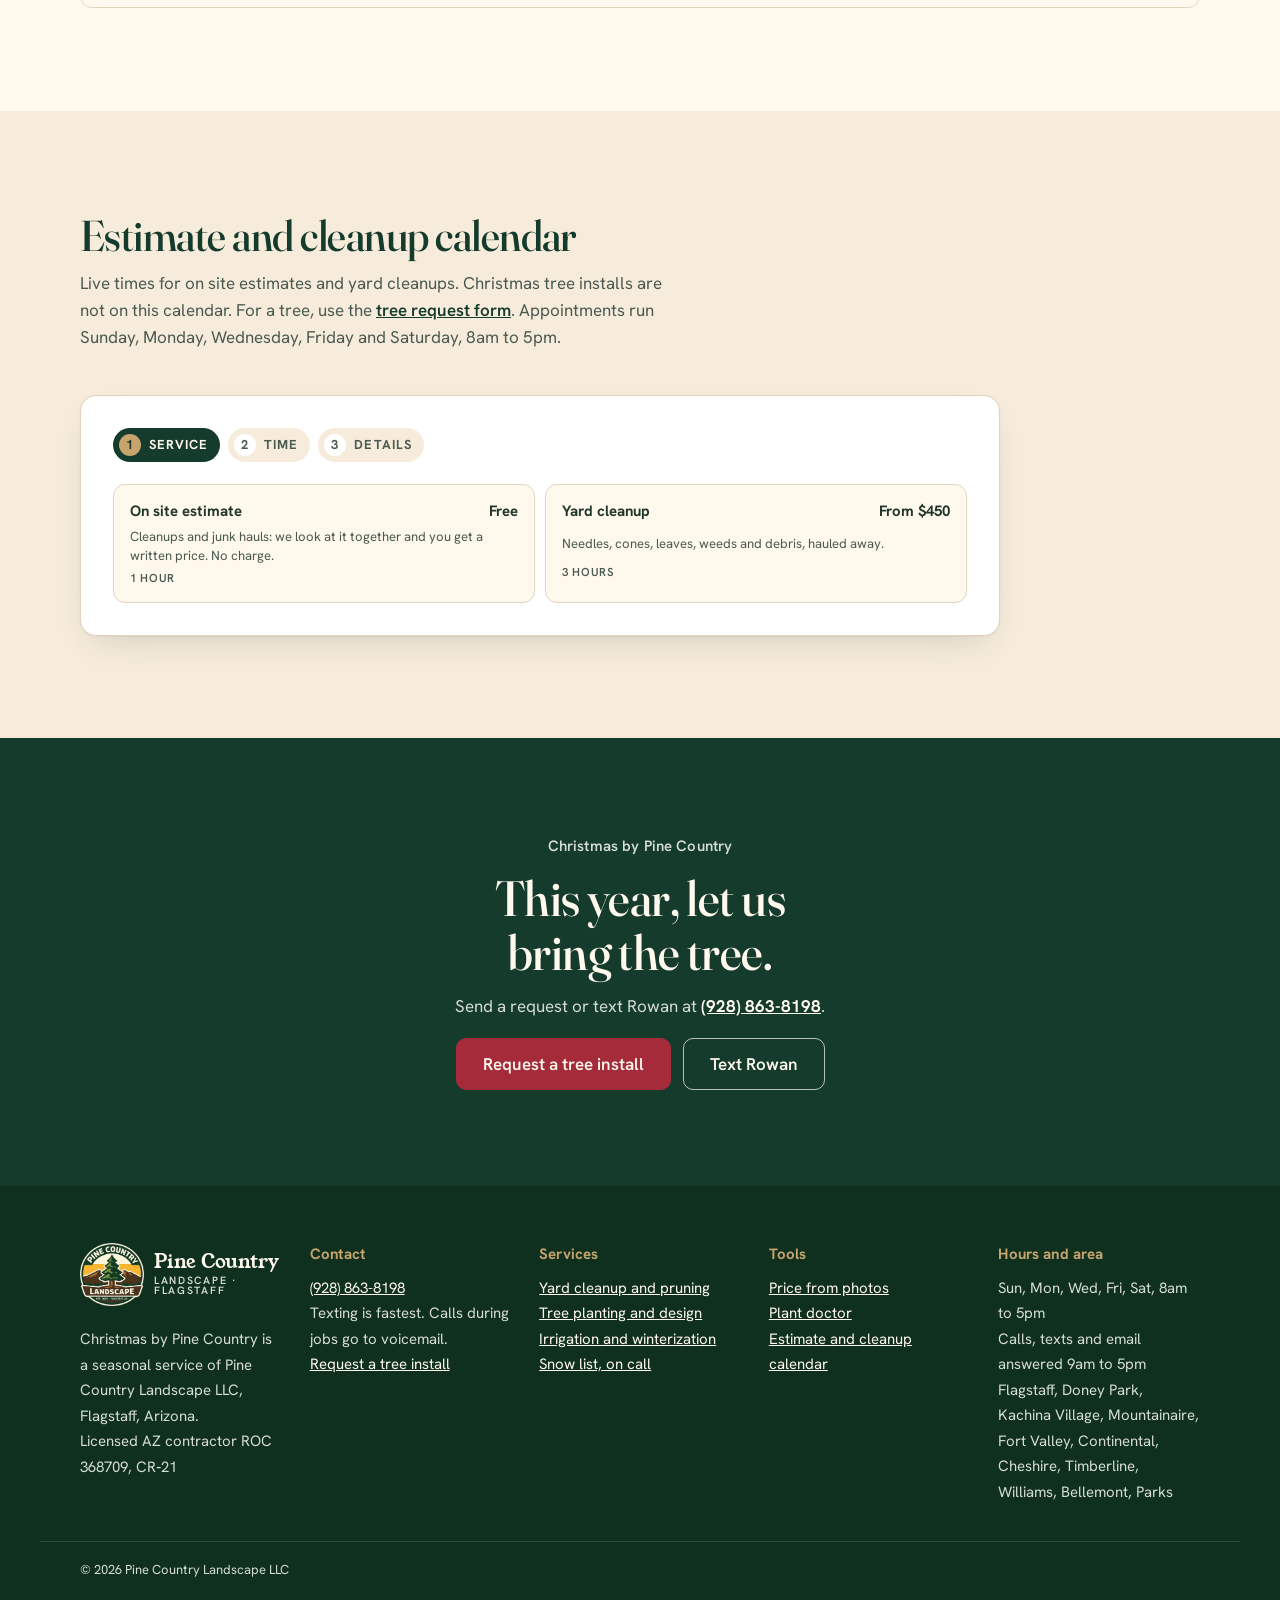
==== commit a68c92bf: "Christmas tree pricing model and one question at a time tree form - config.js: central tree rate car" ====
--- a/index.html
+++ b/index.html
@@ -28,7 +28,7 @@
 <link rel="preconnect" href="https://fonts.gstatic.com" crossorigin>
 <link rel="stylesheet" href="https://fonts.googleapis.com/css2?family=Fraunces:opsz,wght@9..144,400;9..144,500;9..144,600&family=Hanken+Grotesk:wght@400;500;600;700&family=Young+Serif&display=swap">
 <link rel="stylesheet" href="styles.css?v=20261123a">
-<link rel="stylesheet" href="christmas.css?v=20261124a">
+<link rel="stylesheet" href="christmas.css?v=20261124b">
 <script type="application/ld+json">{"@context": "https://schema.org", "@type": "LandscapingBusiness", "@id": "https://pinecountrylandscape.com/#business", "name": "Pine Country Landscape", "legalName": "Pine Country Landscape LLC", "url": "https://pinecountrylandscape.com/", "telephone": "+1-928-863-8198", "image": "https://pinecountrylandscape.com/img/native-berm-peaks.jpg", "logo": "https://pinecountrylandscape.com/img/logo-badge.png", "description": "Locally owned, licensed (ROC 368709, CR-21) residential landscaping and hardscape contractor in Flagstaff, Arizona: Christmas tree installs, junk removal, on call snow removal, paver patios and driveways, yard cleanups and pine needle removal, pruning, mowing, weed control, debris hauling, irrigation repair, sprinkler timer installs, sprinkler winterization, winter watering, and tree and shrub planting with design consultations.", "address": {"@type": "PostalAddress", "addressLocality": "Flagstaff", "addressRegion": "AZ", "addressCountry": "US"}, "geo": {"@type": "GeoCoordinates", "latitude": 35.1983, "longitude": -111.6513}, "areaServed": [{"@type": "Place", "name": "Flagstaff, AZ"}, {"@type": "Place", "name": "Doney Park, AZ"}, {"@type": "Place", "name": "Kachina Village, AZ"}, {"@type": "Place", "name": "Mountainaire, AZ"}, {"@type": "Place", "name": "Fort Valley, AZ"}, {"@type": "Place", "name": "Continental, AZ"}, {"@type": "Place", "name": "Cheshire, AZ"}, {"@type": "Place", "name": "Timberline, AZ"}, {"@type": "Place", "name": "Williams, AZ"}, {"@type": "Place", "name": "Bellemont, AZ"}, {"@type": "Place", "name": "Parks, AZ"}], "openingHoursSpecification": [{"@type": "OpeningHoursSpecification", "dayOfWeek": ["Sunday", "Monday", "Wednesday", "Friday", "Saturday"], "opens": "08:00", "closes": "17:00"}], "priceRange": "$$", "currenciesAccepted": "USD", "paymentAccepted": "Cash, Credit Card", "founder": {"@type": "Person", "name": "Rowan Brandenberg"}, "hasCredential": {"@type": "EducationalOccupationalCredential", "credentialCategory": "Contractor license", "name": "Arizona ROC 368709, CR-21 Hardscaping and Irrigation Systems", "recognizedBy": {"@type": "GovernmentOrganization", "name": "Arizona Registrar of Contractors", "url": "https://roc.az.gov"}}, "hasOfferCatalog": {"@type": "OfferCatalog", "name": "Landscaping and yard care services in Flagstaff", "itemListElement": [{"@type": "OfferCatalog", "name": "Yard cleanup and seasonal care", "url": "https://pinecountrylandscape.com/yard-cleanup-flagstaff/", "itemListElement": [{"@type": "Offer", "itemOffered": {"@type": "Service", "name": "Yard cleanup and pine needle removal", "description": "Pine needles, cones, leaves, weeds and debris raked, cleared and hauled away. Typical Flagstaff lot.", "url": "https://pinecountrylandscape.com/yard-cleanup-flagstaff/"}, "priceCurrency": "USD", "priceSpecification": {"@type": "PriceSpecification", "minPrice": "450", "priceCurrency": "USD"}}, {"@type": "Offer", "itemOffered": {"@type": "Service", "name": "Pruning and shrub shaping", "description": "Shrubs, small trees and hedges shaped for health and form.", "url": "https://pinecountrylandscape.com/yard-cleanup-flagstaff/"}, "priceCurrency": "USD", "priceSpecification": {"@type": "PriceSpecification", "minPrice": "295", "priceCurrency": "USD"}}, {"@type": "Offer", "itemOffered": {"@type": "Service", "name": "Small area haul away", "description": "Clippings or debris from a small area that can be reasonably collected, loaded and hauled away.", "url": "https://pinecountrylandscape.com/yard-cleanup-flagstaff/"}, "priceCurrency": "USD", "price": "145"}, {"@type": "Offer", "itemOffered": {"@type": "Service", "name": "Tall grass add on (grass over 8 inches)", "description": "Added to the mowing price when grass is over 8 inches tall.", "url": "https://pinecountrylandscape.com/yard-cleanup-flagstaff/"}, "priceCurrency": "USD", "price": "100"}, {"@type": "Offer", "itemOffered": {"@type": "Service", "name": "Mowing, up to 1 acre", "description": "Each visit includes mowing, trimming, edging and blowing off walks and drives. $150 minimum for small yards.", "url": "https://pinecountrylandscape.com/yard-cleanup-flagstaff/"}, "priceCurrency": "USD", "priceSpecification": {"@type": "PriceSpecification", "minPrice": "150", "maxPrice": "200", "priceCurrency": "USD"}}, {"@type": "Offer", "itemOffered": {"@type": "Service", "name": "Mowing, up to 2 acres", "description": "Each visit includes mowing, trimming, edging and blowing off walks and drives.", "url": "https://pinecountrylandscape.com/yard-cleanup-flagstaff/"}, "priceCurrency": "USD", "price": "275"}, {"@type": "Offer", "itemOffered": {"@type": "Service", "name": "Weed control", "description": "Weeds pulled or trimmed, including mullein and thistle.", "url": "https://pinecountrylandscape.com/yard-cleanup-flagstaff/"}, "priceCurrency": "USD", "priceSpecification": {"@type": "PriceSpecification", "minPrice": "150", "priceCurrency": "USD"}}, {"@type": "Offer", "itemOffered": {"@type": "Service", "name": "Debris haul, dump trailer load", "description": "Yard debris and junk loaded and hauled away.", "url": "https://pinecountrylandscape.com/yard-cleanup-flagstaff/"}, "priceCurrency": "USD", "priceSpecification": {"@type": "PriceSpecification", "minPrice": "295", "priceCurrency": "USD"}}]}, {"@type": "OfferCatalog", "name": "Irrigation, winterization and winter watering", "url": "https://pinecountrylandscape.com/irrigation-flagstaff/", "itemListElement": [{"@type": "Offer", "itemOffered": {"@type": "Service", "name": "Irrigation repair", "description": "Leaks, heads, drip lines and zones. Includes the first hour.", "url": "https://pinecountrylandscape.com/irrigation-flagstaff/"}, "priceCurrency": "USD", "priceSpecification": {"@type": "PriceSpecification", "minPrice": "185", "priceCurrency": "USD"}}, {"@type": "Offer", "itemOffered": {"@type": "Service", "name": "Sprinkler timer install", "description": "Timer replacement and programming, including smart timers.", "url": "https://pinecountrylandscape.com/irrigation-flagstaff/"}, "priceCurrency": "USD", "priceSpecification": {"@type": "PriceSpecification", "minPrice": "295", "priceCurrency": "USD"}}, {"@type": "Offer", "itemOffered": {"@type": "Service", "name": "Sprinkler winterization blowout", "description": "Compressed air blowout of every zone before the hard freeze.", "url": "https://pinecountrylandscape.com/irrigation-flagstaff/"}, "priceCurrency": "USD", "priceSpecification": {"@type": "PriceSpecification", "minPrice": "165", "priceCurrency": "USD"}}, {"@type": "Offer", "itemOffered": {"@type": "Service", "name": "Winter watering visit", "description": "Deep watering for trees and shrubs on warmer days through dry winter months.", "url": "https://pinecountrylandscape.com/irrigation-flagstaff/"}, "priceCurrency": "USD", "price": "95"}, {"@type": "Offer", "itemOffered": {"@type": "Service", "name": "Tree and shrub diagnosis", "description": "On site check of irrigation, soil moisture and branches for struggling trees and shrubs.", "url": "https://pinecountrylandscape.com/irrigation-flagstaff/"}, "priceCurrency": "USD", "price": "95"}]}, {"@type": "OfferCatalog", "name": "Tree planting and landscape design", "url": "https://pinecountrylandscape.com/tree-planting-flagstaff/", "itemListElement": [{"@type": "Offer", "itemOffered": {"@type": "Service", "name": "Landscape design consultation", "description": "90 minute on site design consultation for trees, beds and full yard plans. Fee is credited toward your project.", "url": "https://pinecountrylandscape.com/tree-planting-flagstaff/"}, "priceCurrency": "USD", "price": "150"}, {"@type": "Offer", "itemOffered": {"@type": "Service", "name": "Tree and shrub planting", "description": "Aspen, spruce, pine, native shrubs and berms planned for Flagstaff elevation, elk and volcanic soil. Priced by written proposal.", "url": "https://pinecountrylandscape.com/tree-planting-flagstaff/"}, "priceCurrency": "USD"}]}, {"@type": "OfferCatalog", "name": "Estimates and advice", "itemListElement": [{"@type": "Offer", "itemOffered": {"@type": "Service", "name": "On site estimate", "description": "Walk the property together and get a written price for the work you have in mind.", "url": "https://pinecountrylandscape.com/#inquiry"}, "priceCurrency": "USD", "price": "0"}, {"@type": "Offer", "itemOffered": {"@type": "Service", "name": "Price from photos", "description": "Send photos of the job and get a ballpark price by text and email.", "url": "https://pinecountrylandscape.com/price-from-photos/"}, "priceCurrency": "USD", "price": "0"}, {"@type": "Offer", "itemOffered": {"@type": "Service", "name": "Plant doctor photo diagnosis", "description": "Send photos of a struggling tree or shrub and get a diagnosis and next steps by text and email.", "url": "https://pinecountrylandscape.com/plant-doctor/"}, "priceCurrency": "USD", "price": "0"}]}]}}</script>
 <script type="application/ld+json">{"@context": "https://schema.org", "@type": "Service", "name": "Christmas tree delivery and setup", "serviceType": "Christmas tree delivery and installation", "url": "https://pinecountrylandscape.com/", "provider": {"@id": "https://pinecountrylandscape.com/#business"}, "areaServed": {"@type": "Place", "name": "Flagstaff, AZ"}, "description": "We bring your Christmas tree home on our trailer, carry it inside, set it straight in the stand and clean up the needles. Every install comes with a plate of cookies. Priced when Rowan replies to your request."}</script>
 <script type="application/ld+json">{"@context": "https://schema.org", "@type": "FAQPage", "mainEntity": [{"@type": "Question", "name": "Do you bring the tree, or do I buy it?", "acceptedAnswer": {"@type": "Answer", "text": "Tell us on the form whether you already have a tree. If you do, we bring it home on our trailer. If you still need one, Rowan explains how getting the tree works for your install when Rowan replies, before anything is booked."}}, {"@type": "Question", "name": "How much does a tree install cost?", "acceptedAnswer": {"@type": "Answer", "text": "Rowan replies to your request with a price for your install. It depends on the tree, your area and the access. Nothing is booked or charged until you say yes."}}, {"@type": "Question", "name": "Do I need my own tree stand?", "acceptedAnswer": {"@type": "Answer", "text": "Tell us on the form whether you have a stand or need one. Rowan confirms the options for your install when Rowan replies."}}, {"@type": "Question", "name": "What size trees can you install?", "acceptedAnswer": {"@type": "Answer", "text": "Pick the height you have in mind on the form. Not sure? Choose Not sure, help me choose, add your ceiling height, and Rowan helps you pick."}}, {"@type": "Question", "name": "Do you deliver to my area?", "acceptedAnswer": {"@type": "Answer", "text": "Our service area is Flagstaff and about 25 minutes out: Doney Park, Kachina Village, Mountainaire, Fort Valley, Continental, Cheshire, Timberline, Williams, Bellemont and Parks. A little farther out? Ask anyway."}}, {"@type": "Question", "name": "When can you install my tree?", "acceptedAnswer": {"@type": "Answer", "text": "Pick a preferred day or weekend on the form, or tell us you are flexible. It stays a request until Rowan confirms a date with you. Nothing is reserved before then."}}, {"@type": "Question", "name": "What about stairs or tight spots?", "acceptedAnswer": {"@type": "Answer", "text": "Tell us about stairs, narrow halls or gates on the form, and a photo of the doorway helps. That way Rowan knows before confirming your price."}}, {"@type": "Question", "name": "Do you decorate the tree?", "acceptedAnswer": {"@type": "Answer", "text": "The install covers bringing the tree in, setting it straight in the stand and cleaning up the needles. It does not include lights or decorating. If you would like help with those, mention it and Rowan will tell you if it is possible."}}, {"@type": "Question", "name": "Can you take the tree down after the holidays?", "acceptedAnswer": {"@type": "Answer", "text": "Ask about it in your request. Rowan will tell you whether removal is available for your install and what it would cost."}}, {"@type": "Question", "name": "How do I change my request?", "acceptedAnswer": {"@type": "Answer", "text": "Text (928) 863-8198 or reply to Rowan's message. Nothing is booked until Rowan confirms with you, so changes before then are easy."}}]}</script>
@@ -91,21 +91,22 @@
       <p class="x-lede">Skip wrestling a tree onto the car. Here is what we do on every install.</p>
     </div>
     <ul class="x-steps-list">
-      <li><svg viewBox="0 0 32 32" aria-hidden="true"><path d="M3 21h17V11H3zM20 15h5l4 4v2h-9z" fill="none" stroke="currentColor" stroke-width="2" stroke-linejoin="round"/><circle cx="8" cy="23" r="2.5" fill="currentColor"/><circle cx="24" cy="23" r="2.5" fill="currentColor"/></svg><div><b>Brought home</b><span>We haul the tree home for you on our trailer.</span></div></li>
+      <li><svg viewBox="0 0 32 32" aria-hidden="true"><path d="M3 21h17V11H3zM20 15h5l4 4v2h-9z" fill="none" stroke="currentColor" stroke-width="2" stroke-linejoin="round"/><circle cx="8" cy="23" r="2.5" fill="currentColor"/><circle cx="24" cy="23" r="2.5" fill="currentColor"/></svg><div><b>Brought home</b><span>One pickup from the tree lot and standard local delivery on our trailer.</span></div></li>
       <li><svg viewBox="0 0 32 32" aria-hidden="true"><path d="M5 28V13L16 4l11 9v15H5zm8 0v-8h6v8" fill="none" stroke="currentColor" stroke-width="2" stroke-linejoin="round"/></svg><div><b>Carried inside</b><span>We carry it in to the room where you want it.</span></div></li>
-      <li><svg viewBox="0 0 32 32" aria-hidden="true"><path d="M16 3l7 11h-4l6 9H7l6-9H9zM16 23v5M11 28h10" fill="none" stroke="currentColor" stroke-width="2" stroke-linejoin="round"/></svg><div><b>Standing straight</b><span>Secured in the stand and set straight before we leave.</span></div></li>
+      <li><svg viewBox="0 0 32 32" aria-hidden="true"><path d="M16 3l7 11h-4l6 9H7l6-9H9zM16 23v5M11 28h10" fill="none" stroke="currentColor" stroke-width="2" stroke-linejoin="round"/></svg><div><b>Standing straight</b><span>A fresh cut if needed, then secured in a suitable stand and set straight.</span></div></li>
       <li><svg viewBox="0 0 32 32" aria-hidden="true"><path d="M20 4l-6 15M9 19h12l-2 9H11z" fill="none" stroke="currentColor" stroke-width="2" stroke-linejoin="round"/></svg><div><b>Needles cleaned up</b><span>We sweep up the needles from the install on the way out.</span></div></li>
       <li><svg viewBox="0 0 32 32" aria-hidden="true"><circle cx="16" cy="16" r="11" fill="none" stroke="currentColor" stroke-width="2"/><circle cx="12" cy="13" r="1.6" fill="currentColor"/><circle cx="19" cy="12" r="1.6" fill="currentColor"/><circle cx="18" cy="19" r="1.6" fill="currentColor"/><circle cx="12" cy="20" r="1.6" fill="currentColor"/></svg><div><b>Cookies included</b><span>Every install comes with a plate of cookies on us.</span></div></li>
     </ul>
-    <aside class="x-ask" aria-labelledby="ask-h">
-      <h3 id="ask-h">Confirmed with your price</h3>
-      <p>These depend on your install, so Rowan confirms them when Rowan replies to your request. Nothing here is included unless Rowan confirms it.</p>
-      <ul>
-        <li>The tree itself, if you do not have one yet</li>
-        <li>A tree stand, if you need one</li>
-        <li>Taking the tree down after the holidays</li>
-        <li>Lights or decorating</li>
-      </ul>
+    <aside class="x-ask x-rates" aria-labelledby="ask-h" data-tree-rates>
+      <h3 id="ask-h">Tree install pricing</h3>
+      <p class="x-rate-note" data-tree-notice>Service pricing shown below. Your tree and stand are priced individually. We confirm the exact total before purchase.</p>
+      <div class="x-rate-wrap">
+        <table class="x-rate-table">
+          <thead><tr><th scope="col">Tree height</th><th scope="col">Install</th><th scope="col">Removal <small>(optional)</small></th></tr></thead>
+          <tbody data-rate-rows></tbody>
+        </table>
+      </div>
+      <p class="x-rate-fine">Install covers one supplier pickup, standard local delivery, carrying the tree in, a fresh cut if needed, securing it in a suitable stand and needle cleanup. Priced separately: the tree and the stand. Not included: decorating and lights. Stairs, tricky access, extra stops, delivery outside our usual area and very heavy or wide trees are reviewed with your photos before your price is final. Delivery only is quoted individually. Removal is scheduled separately.</p>
     </aside>
   </div>
 </section>
@@ -118,7 +119,7 @@
     </div>
     <ol class="x-process">
       <li><b>Request your install</b><span>Tell us the size you have in mind, the date you would like and anything about stairs or tight spots. It takes about two minutes.</span></li>
-      <li><b>Confirm the tree, price and date</b><span>Rowan reads every request personally and replies by text, call or email. Your date is set once you both confirm it.</span></li>
+      <li><b>Confirm the tree, price and date</b><span>Rowan reads every request personally, prices your tree and stand, and sends the exact total. Nothing is bought and no date is set until you approve.</span></li>
       <li><b>Enjoy your tree</b><span>We bring it in, set it straight in the stand, sweep up the needles and leave the cookies.</span></li>
     </ol>
     <p class="x-fine">Sending the form is a request, not a booking. It does not reserve a date or commit you to any paid work.</p>
@@ -163,113 +164,183 @@
   <div class="wrap inq-in">
     <div class="inq-copy">
       <h2 id="inq-h">Request a tree install</h2>
-      <p class="x-lede">Tell us about your tree and when you would like it up. Rowan replies with the price and a date to confirm.</p>
+      <p class="x-lede">One quick question at a time. You see your install price as you go, and Rowan confirms the tree, the stand and the exact total before anything is bought.</p>
       <ul class="x-reassure">
         <li>Not sure on size? Pick <b>Not sure, help me choose</b>.</li>
+        <li>Your tree and stand are priced individually, and you approve them first.</li>
         <li>Your date is a request until Rowan confirms it with you.</li>
         <li>Prefer to talk? <a data-sms="tree" href="sms:+19288638198" data-track="text_click" data-label="inquiry_copy">Text Rowan at (928) 863-8198</a>.</li>
       </ul>
-      <p class="inq-alt">Need a yard cleanup, junk haul or the snow list instead? Pick it under <b>What can we help with</b>, or see <a href="#holiday">other services</a>.</p>
-    </div>
-
-    <form class="inq-form card" id="inq-form" novalidate>
-      <div class="field"><label for="iq-svc">What can we help with?</label>
-        <select id="iq-svc" name="service">
-          <option value="other" data-tag="Christmas tree install" data-key="tree" selected>Christmas tree install</option>
-          <option value="cleanup" data-key="cleanup">Yard cleanup or needle removal</option>
-          <option value="cleanup" data-tag="Junk removal" data-key="junk">Junk removal and hauling</option>
-          <option value="snow" data-tag="Snow list, on call" data-key="snow">Snow list, on call removal</option>
-          <option value="other" data-tag="Spring 2027 waitlist" data-key="waitlist">Spring waitlist: pavers, planting, irrigation, mowing and more</option>
-          <option value="" data-key="other">Something else or a mix</option>
-        </select></div>
-
-      <div class="row2">
-        <div class="field"><label for="iq-name">Name</label><input id="iq-name" name="name" autocomplete="name" required aria-describedby="iq-name-err"><p class="field-err" id="iq-name-err" hidden></p></div>
-        <div class="field"><label for="iq-area">Neighborhood or ZIP</label><input id="iq-area" name="area" autocomplete="postal-code" placeholder="Doney Park, 86001..." required aria-describedby="iq-area-err"><p class="field-err" id="iq-area-err" hidden></p></div>
-      </div>
-
-      <fieldset class="field choice" aria-describedby="iq-prefer-err">
-        <legend>How should Rowan reach you?</legend>
-        <div class="seg">
-          <label><input type="radio" name="prefer" value="Text" checked><span>Text</span></label>
+      <p class="inq-alt">Need a yard cleanup, junk haul or the snow list instead? Pick it on the first question, or see <a href="#holiday">other services</a>.</p>
+    </div>
+
+    <form class="inq-form card qz" id="inq-form" novalidate>
+      <div class="qz-top" aria-hidden="true"><span class="qz-count" data-qz-count></span><span class="qz-bar"><span data-qz-bar></span></span></div>
+      <select id="iq-svc" name="service" hidden tabindex="-1" aria-hidden="true">
+        <option value="other" data-tag="Christmas tree install" data-key="tree" selected>Christmas tree install</option>
+        <option value="cleanup" data-key="cleanup">Yard cleanup or needle removal</option>
+        <option value="cleanup" data-tag="Junk removal" data-key="junk">Junk removal and hauling</option>
+        <option value="snow" data-tag="Snow list, on call" data-key="snow">Snow list, on call removal</option>
+        <option value="other" data-tag="Spring 2027 waitlist" data-key="waitlist">Spring waitlist: pavers, planting, irrigation, mowing and more</option>
+        <option value="" data-key="other">Something else or a mix</option>
+      </select>
+
+      <fieldset class="qs choice" data-step="kind" data-auto>
+        <legend class="qs-q">What can we help with?</legend>
+        <div class="seg seg-list">
+          <label><input type="radio" name="kindPick" value="tree" checked><span>Christmas tree install</span></label>
+          <label><input type="radio" name="kindPick" value="cleanup"><span>Yard cleanup or needle removal</span></label>
+          <label><input type="radio" name="kindPick" value="junk"><span>Junk removal and hauling</span></label>
+          <label><input type="radio" name="kindPick" value="snow"><span>Snow list, on call removal</span></label>
+          <label><input type="radio" name="kindPick" value="waitlist"><span>Spring waitlist: pavers, planting, irrigation, mowing and more</span></label>
+          <label><input type="radio" name="kindPick" value="other"><span>Something else or a mix</span></label>
+        </div>
+      </fieldset>
+
+      <fieldset class="qs choice" data-step="hasTree" data-for="tree" data-auto aria-describedby="iq-has-err">
+        <legend class="qs-q">Do you already have your tree?</legend>
+        <div class="seg seg-list">
+          <label><input type="radio" name="hasTree" value="Yes, I have it"><span>Yes, I have it</span></label>
+          <label><input type="radio" name="hasTree" value="No, I still need one"><span>No, I'd like you to get one</span></label>
+          <label><input type="radio" name="hasTree" value="Not sure yet"><span>Not sure yet</span></label>
+        </div>
+        <p class="qs-help">If we get it, you approve the exact tree and its price first. The tree is priced separately from the install.</p>
+        <p class="field-err" id="iq-has-err" hidden></p>
+      </fieldset>
+
+      <div class="qs field" data-step="treeWhere" data-for="tree" data-show="hasTree=Yes, I have it" data-optional>
+        <label class="qs-q" for="iq-where">Where is the tree now?</label>
+        <input id="iq-where" name="treeWhere" placeholder="At a lot on Route 66, already at my house...">
+        <p class="qs-help">If it is already at your house, say so and we skip the pickup.</p>
+      </div>
+
+      <fieldset class="qs choice" data-step="treeHeight" data-for="tree" data-auto aria-describedby="iq-height-err">
+        <legend class="qs-q">How tall is the tree?</legend>
+        <div class="seg seg-list" data-height-opts>
+          <label><input type="radio" name="treeHeight" value="Up to 4 ft" data-band="to4"><span>Up to 4 ft</span></label>
+          <label><input type="radio" name="treeHeight" value="Over 4 ft, up to 6 ft" data-band="to6"><span>Over 4 ft, up to 6 ft</span></label>
+          <label><input type="radio" name="treeHeight" value="Over 6 ft, up to 8 ft" data-band="to8"><span>Over 6 ft, up to 8 ft</span></label>
+          <label><input type="radio" name="treeHeight" value="Over 8 ft, up to 10 ft" data-band="to10"><span>Over 8 ft, up to 10 ft</span></label>
+          <label><input type="radio" name="treeHeight" value="Over 10 ft, up to 11 ft" data-band="to11"><span>Over 10 ft, up to 11 ft</span></label>
+          <label><input type="radio" name="treeHeight" value="Over 11 ft" data-band="over11"><span>Over 11 ft</span></label>
+          <label><input type="radio" name="treeHeight" value="Not sure, help me choose" data-band=""><span>Not sure, help me choose</span></label>
+        </div>
+        <p class="field-err" id="iq-height-err" hidden></p>
+      </fieldset>
+
+      <div class="qs field" data-step="ceiling" data-for="tree" data-optional>
+        <label class="qs-q" for="iq-ceiling">How high is the ceiling where it goes?</label>
+        <input id="iq-ceiling" name="ceiling" placeholder="About 8 ft, vaulted to 14 ft...">
+        <p class="qs-help">This helps us make sure the tree and the star clear the ceiling.</p>
+      </div>
+
+      <fieldset class="qs choice" data-step="svcType" data-for="tree" data-auto>
+        <legend class="qs-q">Should we set it up, or just deliver it?</legend>
+        <div class="seg seg-list">
+          <label><input type="radio" name="svcType" value="install" checked><span>Bring it in and set it up</span></label>
+          <label><input type="radio" name="svcType" value="delivery"><span>Just deliver it (quoted individually)</span></label>
+        </div>
+      </fieldset>
+
+      <fieldset class="qs choice" data-step="treeStand" data-for="tree" data-auto>
+        <legend class="qs-q">Do you have a tree stand?</legend>
+        <div class="seg seg-list">
+          <label><input type="radio" name="treeStand" value="I have a stand"><span>Yes, I have one</span></label>
+          <label><input type="radio" name="treeStand" value="I need a stand"><span>No, I need one</span></label>
+          <label><input type="radio" name="treeStand" value="Not sure"><span>Not sure</span></label>
+        </div>
+        <p class="qs-help">We use your stand once we check it fits the tree's height and trunk. A new stand is priced separately.</p>
+      </fieldset>
+
+      <fieldset class="qs choice" data-step="removal" data-for="tree" data-auto>
+        <legend class="qs-q">Want us to take it down after the holidays?</legend>
+        <div class="seg seg-list">
+          <label><input type="radio" name="removal" value="yes"><span>Yes, add removal <b class="qs-price" data-removal-price></b></span></label>
+          <label><input type="radio" name="removal" value="no"><span>No thanks</span></label>
+        </div>
+        <p class="qs-help">Removal is optional and scheduled separately. Choosing it does not reserve a date.</p>
+      </fieldset>
+
+      <fieldset class="qs choice" data-step="when" data-for="tree" data-auto aria-describedby="iq-when-err">
+        <legend class="qs-q">When would you like it up?</legend>
+        <div class="seg seg-list" data-when-opts>
+          <label><input type="radio" name="when" value="date"><span>A specific day</span></label>
+          <label><input type="radio" name="when" value="weekend"><span>A weekend</span></label>
+          <label><input type="radio" name="when" value="flexible"><span>I'm flexible</span></label>
+        </div>
+        <p class="x-inline-note" data-dates-closed hidden>Christmas install dates for this season have passed. Text Rowan and we will see what we can do.</p>
+        <p class="field-err" id="iq-when-err" hidden></p>
+      </fieldset>
+      <div class="qs field" data-step="treeDate" data-for="tree" data-show="when=date"><label class="qs-q" for="iq-date">Which day works best?</label><input id="iq-date" name="treeDate" type="date" aria-describedby="iq-date-hint iq-date-err"><p class="qs-help" id="iq-date-hint">A request, not a reservation. Rowan confirms the date with you.</p><p class="field-err" id="iq-date-err" hidden></p></div>
+      <div class="qs field" data-step="treeWeekend" data-for="tree" data-show="when=weekend" data-auto><label class="qs-q" for="iq-weekend">Which weekend?</label><select id="iq-weekend" name="treeWeekend" aria-describedby="iq-weekend-hint iq-weekend-err"><option value="">Choose a weekend</option></select><p class="qs-help" id="iq-weekend-hint">A request, not a reservation. Rowan confirms the date with you.</p><p class="field-err" id="iq-weekend-err" hidden></p></div>
+
+      <fieldset class="qs choice" data-step="stairs" data-for="tree" data-auto>
+        <legend class="qs-q">Any stairs on the way to the room?</legend>
+        <div class="seg seg-list">
+          <label><input type="radio" name="stairs" value="No stairs"><span>No stairs</span></label>
+          <label><input type="radio" name="stairs" value="A few steps"><span>A few steps</span></label>
+          <label><input type="radio" name="stairs" value="One flight"><span>One flight</span></label>
+          <label><input type="radio" name="stairs" value="More than one flight"><span>More than one flight</span></label>
+        </div>
+      </fieldset>
+
+      <div class="qs field" data-step="access" data-for="tree" data-optional>
+        <label class="qs-q" for="iq-access">Anything tricky about getting in?</label>
+        <input id="iq-access" name="access" placeholder="Tight hallway, gate code, steep driveway...">
+      </div>
+
+      <div class="qs field" data-step="area" aria-describedby="iq-area-err">
+        <label class="qs-q" for="iq-area" data-area-label>Where is the tree going?</label>
+        <input id="iq-area" name="area" autocomplete="street-address" placeholder="Street address, or neighborhood and ZIP" required aria-describedby="iq-area-err">
+        <p class="qs-help" data-area-help>Your street address lets Rowan confirm delivery. A neighborhood is fine for now.</p>
+        <p class="field-err" id="iq-area-err" hidden></p>
+      </div>
+
+      <div class="qs field" data-step="photos" data-optional>
+        <label class="qs-q" for="iq-photos" data-photos-label>Add a photo of the spot or the doorway</label>
+        <input id="iq-photos" type="file" accept="image/*" multiple aria-describedby="iq-photos-hint"><p class="qs-help" id="iq-photos-hint">Optional, up to 6. Photos help Rowan spot stairs or tight turns before pricing.</p>
+        <div class="est-thumbs" id="iq-thumbs" aria-live="polite"></div>
+      </div>
+
+      <div class="qs field" data-step="description" aria-describedby="iq-desc-err">
+        <label class="qs-q" for="iq-desc" data-desc-label>Anything else Rowan should know?</label>
+        <textarea id="iq-desc" name="description" rows="3" aria-describedby="iq-desc-err" placeholder="The room it goes in, the kind of tree you like, questions for Rowan"></textarea>
+        <p class="field-err" id="iq-desc-err" hidden></p>
+      </div>
+
+      <div class="qs field" data-step="name"><label class="qs-q" for="iq-name">What's your name?</label><input id="iq-name" name="name" autocomplete="name" required aria-describedby="iq-name-err"><p class="field-err" id="iq-name-err" hidden></p></div>
+
+      <fieldset class="qs choice" data-step="prefer" data-auto aria-describedby="iq-prefer-err">
+        <legend class="qs-q">How should Rowan reach you?</legend>
+        <div class="seg seg-list">
+          <label><input type="radio" name="prefer" value="Text"><span>Text</span></label>
           <label><input type="radio" name="prefer" value="Call"><span>Call</span></label>
           <label><input type="radio" name="prefer" value="Email"><span>Email</span></label>
         </div>
         <p class="field-err" id="iq-prefer-err" hidden></p>
       </fieldset>
-      <div class="row2">
-        <div class="field"><label for="iq-phone">Mobile <span class="opt-tag" data-opt="phone" hidden>optional</span></label><input id="iq-phone" name="phone" type="tel" inputmode="tel" autocomplete="tel" aria-describedby="iq-phone-err"><p class="field-err" id="iq-phone-err" hidden></p></div>
-        <div class="field"><label for="iq-email">Email <span class="opt-tag" data-opt="email">optional</span></label><input id="iq-email" name="email" type="email" inputmode="email" autocomplete="email" autocapitalize="off" spellcheck="false" aria-describedby="iq-email-err"><p class="field-err" id="iq-email-err" hidden></p></div>
-      </div>
-
-      <div class="tree-fields" data-tree-fields>
-        <fieldset class="field choice" aria-describedby="iq-has-err">
-          <legend>Do you already have your tree?</legend>
-          <div class="seg seg-3">
-            <label><input type="radio" name="hasTree" value="Yes, I have it"><span>Yes, I have it</span></label>
-            <label><input type="radio" name="hasTree" value="No, I still need one"><span>I still need one</span></label>
-            <label><input type="radio" name="hasTree" value="Not sure yet"><span>Not sure yet</span></label>
-          </div>
-          <p class="field-err" id="iq-has-err" hidden></p>
-        </fieldset>
-        <div class="field" data-show="hasTree=Yes, I have it" hidden><label for="iq-where">Where is the tree now? <span class="opt-tag">optional</span></label><input id="iq-where" name="treeWhere" placeholder="At a lot on Route 66, in my garage..."></div>
-        <p class="x-inline-note" data-show="hasTree=No, I still need one" hidden>No problem. Rowan will explain how getting the tree works and what it costs when Rowan replies.</p>
-
-        <div class="row2">
-          <div class="field"><label for="iq-height">Tree height</label>
-            <select id="iq-height" name="treeHeight" aria-describedby="iq-height-err">
-              <option value="">Choose a height</option>
-              <option>Not sure, help me choose</option>
-              <option>Under 6 ft</option>
-              <option>6 to 7 ft</option>
-              <option>7 to 8 ft</option>
-              <option>8 to 9 ft</option>
-              <option>9 ft or taller</option>
-            </select><p class="field-err" id="iq-height-err" hidden></p></div>
-          <div class="field"><label for="iq-stand">Tree stand <span class="opt-tag">optional</span></label>
-            <select id="iq-stand" name="treeStand">
-              <option value="">Choose one</option>
-              <option>I have a stand</option>
-              <option>I need a stand</option>
-              <option>Not sure</option>
-            </select></div>
-        </div>
-        <div class="field" data-show="treeHeight=Not sure, help me choose" hidden><label for="iq-ceiling">Ceiling height where the tree goes <span class="opt-tag">optional</span></label><input id="iq-ceiling" name="ceiling" placeholder="About 8 ft, vaulted to 14 ft..."></div>
-
-        <fieldset class="field choice" aria-describedby="iq-when-err">
-          <legend>When would you like it up?</legend>
-          <div class="seg seg-3" data-when-opts>
-            <label><input type="radio" name="when" value="date"><span>A specific day</span></label>
-            <label><input type="radio" name="when" value="weekend"><span>A weekend</span></label>
-            <label><input type="radio" name="when" value="flexible"><span>I'm flexible</span></label>
-          </div>
-          <p class="field-err" id="iq-when-err" hidden></p>
-        </fieldset>
-        <div class="field" data-show="when=date" hidden><label for="iq-date">Preferred day</label><input id="iq-date" name="treeDate" type="date" aria-describedby="iq-date-hint iq-date-err"><p class="hint" id="iq-date-hint">A request, not a reservation. Rowan confirms the date with you.</p><p class="field-err" id="iq-date-err" hidden></p></div>
-        <div class="field" data-show="when=weekend" hidden><label for="iq-weekend">Preferred weekend</label><select id="iq-weekend" name="treeWeekend" aria-describedby="iq-weekend-hint iq-weekend-err"><option value="">Choose a weekend</option></select><p class="hint" id="iq-weekend-hint">A request, not a reservation. Rowan confirms the date with you.</p><p class="field-err" id="iq-weekend-err" hidden></p></div>
-        <p class="x-inline-note" data-dates-closed hidden>Christmas install dates for this season have passed. Text Rowan and we will see what we can do.</p>
-
-        <div class="row2">
-          <div class="field"><label for="iq-stairs">Stairs to the room <span class="opt-tag">optional</span></label>
-            <select id="iq-stairs" name="stairs">
-              <option value="">Choose one</option>
-              <option>No stairs</option>
-              <option>A few steps</option>
-              <option>One flight</option>
-              <option>More than one flight</option>
-            </select></div>
-          <div class="field"><label for="iq-access">Access notes <span class="opt-tag">optional</span></label><input id="iq-access" name="access" placeholder="Tight hallway, gate code, parking..."></div>
-        </div>
-      </div>
-
-      <div class="field"><label for="iq-desc" data-desc-label>Anything else? <span class="opt-tag">optional</span></label><textarea id="iq-desc" name="description" rows="3" aria-describedby="iq-desc-err" placeholder="The room it goes in, the kind of tree you like, questions for Rowan"></textarea><p class="field-err" id="iq-desc-err" hidden></p></div>
-      <div class="field"><label for="iq-photos">Photos <span class="opt-tag">optional</span></label>
-        <input id="iq-photos" type="file" accept="image/*" multiple aria-describedby="iq-photos-hint"><p class="hint" id="iq-photos-hint">A photo of the spot or the doorway helps. Up to 6.</p>
-      </div>
-      <div class="est-thumbs" id="iq-thumbs" aria-live="polite"></div>
-      <input class="hp" name="website" tabindex="-1" autocomplete="off" aria-hidden="true">
-      <button class="btn btn-cran btn-lg btn-block" type="submit" data-submit-label>Send my tree request</button>
-      <p class="hint inq-fine">This sends your request to Rowan. It does not reserve a date or commit you to any paid work.</p>
+      <div class="qs field" data-step="phone" data-show="prefer!=Email"><label class="qs-q" for="iq-phone">What's your mobile number?</label><input id="iq-phone" name="phone" type="tel" inputmode="tel" autocomplete="tel" aria-describedby="iq-phone-err"><p class="field-err" id="iq-phone-err" hidden></p></div>
+      <div class="qs field" data-step="email" data-show="prefer=Email"><label class="qs-q" for="iq-email">What's your email?</label><input id="iq-email" name="email" type="email" inputmode="email" autocomplete="email" autocapitalize="off" spellcheck="false" aria-describedby="iq-email-err"><p class="field-err" id="iq-email-err" hidden></p></div>
+
+      <div class="qs" data-step="review">
+        <p class="qs-q">Review and send</p>
+        <div class="est-box" data-est-box hidden>
+          <p class="est-kind" data-est-kind>Estimate</p>
+          <p class="est-notice" data-est-notice></p>
+          <ul class="est-lines" data-est-lines></ul>
+          <p class="est-known" data-est-known></p>
+          <p class="est-fine" data-est-fine></p>
+        </div>
+        <input class="hp" name="website" tabindex="-1" autocomplete="off" aria-hidden="true">
+        <button class="btn btn-cran btn-lg btn-block" type="submit" data-submit-label>Send my tree request</button>
+        <p class="hint inq-fine">This sends your request to Rowan. Nothing is bought, charged or scheduled, and no date is reserved until you approve the exact price with Rowan.</p>
+      </div>
+
+      <div class="qz-nav">
+        <button type="button" class="btn btn-quiet" data-qz-back>Back</button>
+        <button type="button" class="btn btn-line" data-qz-skip hidden>Skip</button>
+        <button type="button" class="btn btn-pine" data-qz-next>Next</button>
+      </div>
       <p class="form-msg" role="status" aria-live="polite" tabindex="-1"></p>
     </form>
 
@@ -278,7 +349,7 @@
       <h3 data-inq-done-title>Got it. Thanks!</h3>
       <p data-inq-done-text>Rowan will get back to you to talk through the work.</p>
       <ol class="x-next" data-inq-next hidden>
-        <li>Rowan reads your request and replies with the price and a date.</li>
+        <li>Rowan prices your tree and stand and replies with the exact total and a date.</li>
         <li>Your date is not reserved until Rowan confirms it with you.</li>
         <li>Want to change something? <a data-sms="tree" href="sms:+19288638198">Text (928) 863-8198</a>.</li>
       </ol>
@@ -295,15 +366,16 @@
       <p class="x-lede">Something not covered? <a data-sms="tree" href="sms:+19288638198">Text Rowan</a>.</p>
     </div>
     <div class="faq" data-faq>
-      <details><summary>Do you bring the tree, or do I buy it?</summary><p>Tell us on the form whether you already have a tree. If you do, we bring it home on our trailer. If you still need one, Rowan explains how getting the tree works for your install when Rowan replies, before anything is booked.</p></details>
-      <details><summary>How much does a tree install cost?</summary><p>Rowan replies to your request with a price for your install. It depends on the tree, your area and the access. Nothing is booked or charged until you say yes.</p></details>
-      <details><summary>Do I need my own tree stand?</summary><p>Tell us on the form whether you have a stand or need one. Rowan confirms the options for your install when Rowan replies.</p></details>
+      <details><summary>Do you bring the tree, or do I buy it?</summary><p>Either works. If you already have a tree, we pick it up and bring it home. If you want us to get one, Rowan finds a tree that fits your size and style, tells you the exact tree and its price, and buys it only after you approve. We never swap in a different tree without asking you.</p></details>
+      <details><summary>How much does a tree install cost?</summary><p>The install service is priced by tree height: $99 up to 4 ft, $149 up to 6 ft, $199 up to 8 ft, $299 up to 10 ft, and $399 up to 11 ft after an access review. Taller trees are quoted individually. That covers one pickup, standard local delivery, carrying it in, a fresh cut if needed, setting it in the stand and needle cleanup. The tree and stand are priced individually, and Rowan confirms the exact total before purchase.</p></details>
+      <details><summary>Do I need my own tree stand?</summary><p>You can use your own stand once we check that it fits the tree's height and trunk and the stand maker's limits. If it does not fit, or you do not have one, we price a stand for you separately.</p></details>
       <details><summary>What size trees can you install?</summary><p>Pick the height you have in mind on the form. Not sure? Choose Not sure, help me choose, add your ceiling height, and Rowan helps you pick.</p></details>
       <details><summary>Do you deliver to my area?</summary><p>Our service area is Flagstaff and about 25 minutes out: Doney Park, Kachina Village, Mountainaire, Fort Valley, Continental, Cheshire, Timberline, Williams, Bellemont and Parks. A little farther out? Ask anyway.</p></details>
       <details><summary>When can you install my tree?</summary><p>Pick a preferred day or weekend on the form, or tell us you are flexible. It stays a request until Rowan confirms a date with you. Nothing is reserved before then.</p></details>
-      <details><summary>What about stairs or tight spots?</summary><p>Tell us about stairs, narrow halls or gates on the form, and a photo of the doorway helps. That way Rowan knows before confirming your price.</p></details>
+      <details><summary>What about stairs or tight spots?</summary><p>Tell us about stairs, narrow halls or gates on the form, and a photo of the doorway helps. Rowan reviews it before your price is final, so there are no surprises on install day.</p></details>
+      <details><summary>Can you just deliver the tree?</summary><p>Yes. Delivery only is quoted individually, so pick Just deliver it on the form and Rowan sends you a price.</p></details>
       <details><summary>Do you decorate the tree?</summary><p>The install covers bringing the tree in, setting it straight in the stand and cleaning up the needles. It does not include lights or decorating. If you would like help with those, mention it and Rowan will tell you if it is possible.</p></details>
-      <details><summary>Can you take the tree down after the holidays?</summary><p>Ask about it in your request. Rowan will tell you whether removal is available for your install and what it would cost.</p></details>
+      <details><summary>Can you take the tree down after the holidays?</summary><p>Yes, as an option. Removal is $59 up to 4 ft, $79 up to 6 ft, $99 up to 8 ft, $149 up to 10 ft and $199 up to 11 ft. It is scheduled separately, and choosing it on the form does not reserve a date.</p></details>
       <details><summary>How do I change my request?</summary><p>Text (928) 863-8198 or reply to Rowan's message. Nothing is booked until Rowan confirms with you, so changes before then are easy.</p></details>
     </div>
   </div>
@@ -445,8 +517,9 @@
   <a data-sms="tree" href="sms:+19288638198" data-track="text_click" data-label="action_bar">Text Rowan</a>
 </nav>
 
-<script src="config.js?v=20261123a"></script>
+<script src="config.js?v=20261124a"></script>
 <script src="reviews.js?v=20261123a"></script>
-<script src="app.js?v=20261123a"></script>
+<script src="pricing.js?v=20261124a"></script>
+<script src="app.js?v=20261124a"></script>
 </body>
 </html>
--- a/christmas.css
+++ b/christmas.css
@@ -253,3 +253,50 @@
 
 /* The base sheet adds its own offset to #book; the header offset already comes from scroll-padding-top. */
 .xmas #book { scroll-margin-top: 0; }
+
+/* Tree request: one question at a time */
+.qz { display: grid; gap: 18px; }
+.qz-top { display: grid; gap: 8px; }
+.qz-count { font-size: var(--t-xs); font-weight: 600; letter-spacing: .04em; text-transform: uppercase; color: var(--x-muted); }
+.qz-bar { display: block; height: 6px; border-radius: 99px; background: var(--x-line); overflow: hidden; }
+.qz-bar span { display: block; height: 100%; width: 0; background: var(--x-cran); border-radius: inherit; transition: width .3s ease; }
+.qs { display: grid; gap: 12px; min-height: 120px; outline: none; }
+.qs-q, .xmas .qs .qs-q, .xmas .choice legend.qs-q { font-family: var(--f-display); font-weight: 500; font-size: clamp(1.35rem, 1.1rem + 1vw, 1.75rem); line-height: 1.2; color: var(--x-green); margin: 0 0 4px; padding: 0; }
+.qs-help { font-size: var(--t-sm); color: var(--x-muted); margin: 0; }
+.qs input:not([type=radio]):not([type=file]), .qs select, .qs textarea { font-size: 1.05rem; }
+.seg-list { grid-template-columns: 1fr; }
+.seg-list span { justify-content: flex-start; text-align: left; padding: 12px 16px; min-height: 52px; font-size: 1rem; }
+.qs-price { font-weight: 600; margin-left: 6px; color: var(--x-cran); }
+.qz-nav { display: flex; gap: 10px; align-items: center; }
+.qz-nav [data-qz-back] { margin-right: auto; }
+.qz-nav [data-qz-next], .qz-nav [data-qz-skip] { margin-left: auto; min-width: 120px; }
+.qz-nav [data-qz-back][hidden] + * { margin-left: auto; }
+@media (prefers-reduced-motion: no-preference) {
+  .qs:not([hidden]) { animation: qs-in .25s ease both; }
+  @keyframes qs-in { from { opacity: 0; transform: translateX(14px); } to { opacity: 1; transform: none; } }
+}
+
+/* Live estimate */
+.est-box { border: 1.5px solid var(--x-line); border-radius: 12px; padding: 16px 18px; background: var(--x-ivory); display: grid; gap: 10px; }
+.est-kind { font-size: var(--t-xs); font-weight: 700; letter-spacing: .06em; text-transform: uppercase; color: var(--x-cran); margin: 0; }
+.est-notice { font-weight: 600; color: var(--x-ink); margin: 0; }
+.est-lines { list-style: none; margin: 0; padding: 0; display: grid; }
+.est-lines li { display: flex; justify-content: space-between; gap: 14px; padding: 9px 0; border-bottom: 1px solid var(--x-line); font-size: var(--t-sm); }
+.est-lines li span { display: grid; }
+.est-lines small { color: var(--x-muted); font-size: var(--t-xs); }
+.est-lines b { white-space: nowrap; color: var(--x-green); text-align: right; }
+.est-known { font-weight: 700; color: var(--x-green); margin: 0; }
+.est-fine { font-size: var(--t-xs); color: var(--x-muted); margin: 0; }
+
+/* Rate card */
+.x-rates { max-width: 860px; }
+.x-rate-note { font-weight: 600; color: var(--x-ink) !important; font-size: var(--t-base, 1rem) !important; }
+.x-rate-wrap { overflow-x: auto; }
+.x-rate-table { width: 100%; border-collapse: collapse; font-size: var(--t-sm); background: #fff; border-radius: 10px; overflow: hidden; }
+.x-rate-table th, .x-rate-table td { text-align: left; padding: 10px 12px; border-bottom: 1px solid var(--x-line); }
+.x-rate-table thead th { font-size: var(--t-xs); text-transform: uppercase; letter-spacing: .04em; color: var(--x-muted); font-weight: 700; }
+.x-rate-table tbody th { font-weight: 600; color: var(--x-green); }
+.x-rate-table tbody tr:last-child th, .x-rate-table tbody tr:last-child td { border-bottom: 0; }
+.x-rate-fine { font-size: var(--t-xs) !important; }
+.x-rate-table small { display: block; font-size: var(--t-xs); color: var(--x-muted); font-weight: 500; text-transform: none; letter-spacing: 0; }
+@media (max-width: 520px) { .x-rate-table th, .x-rate-table td { padding: 9px 8px; } }
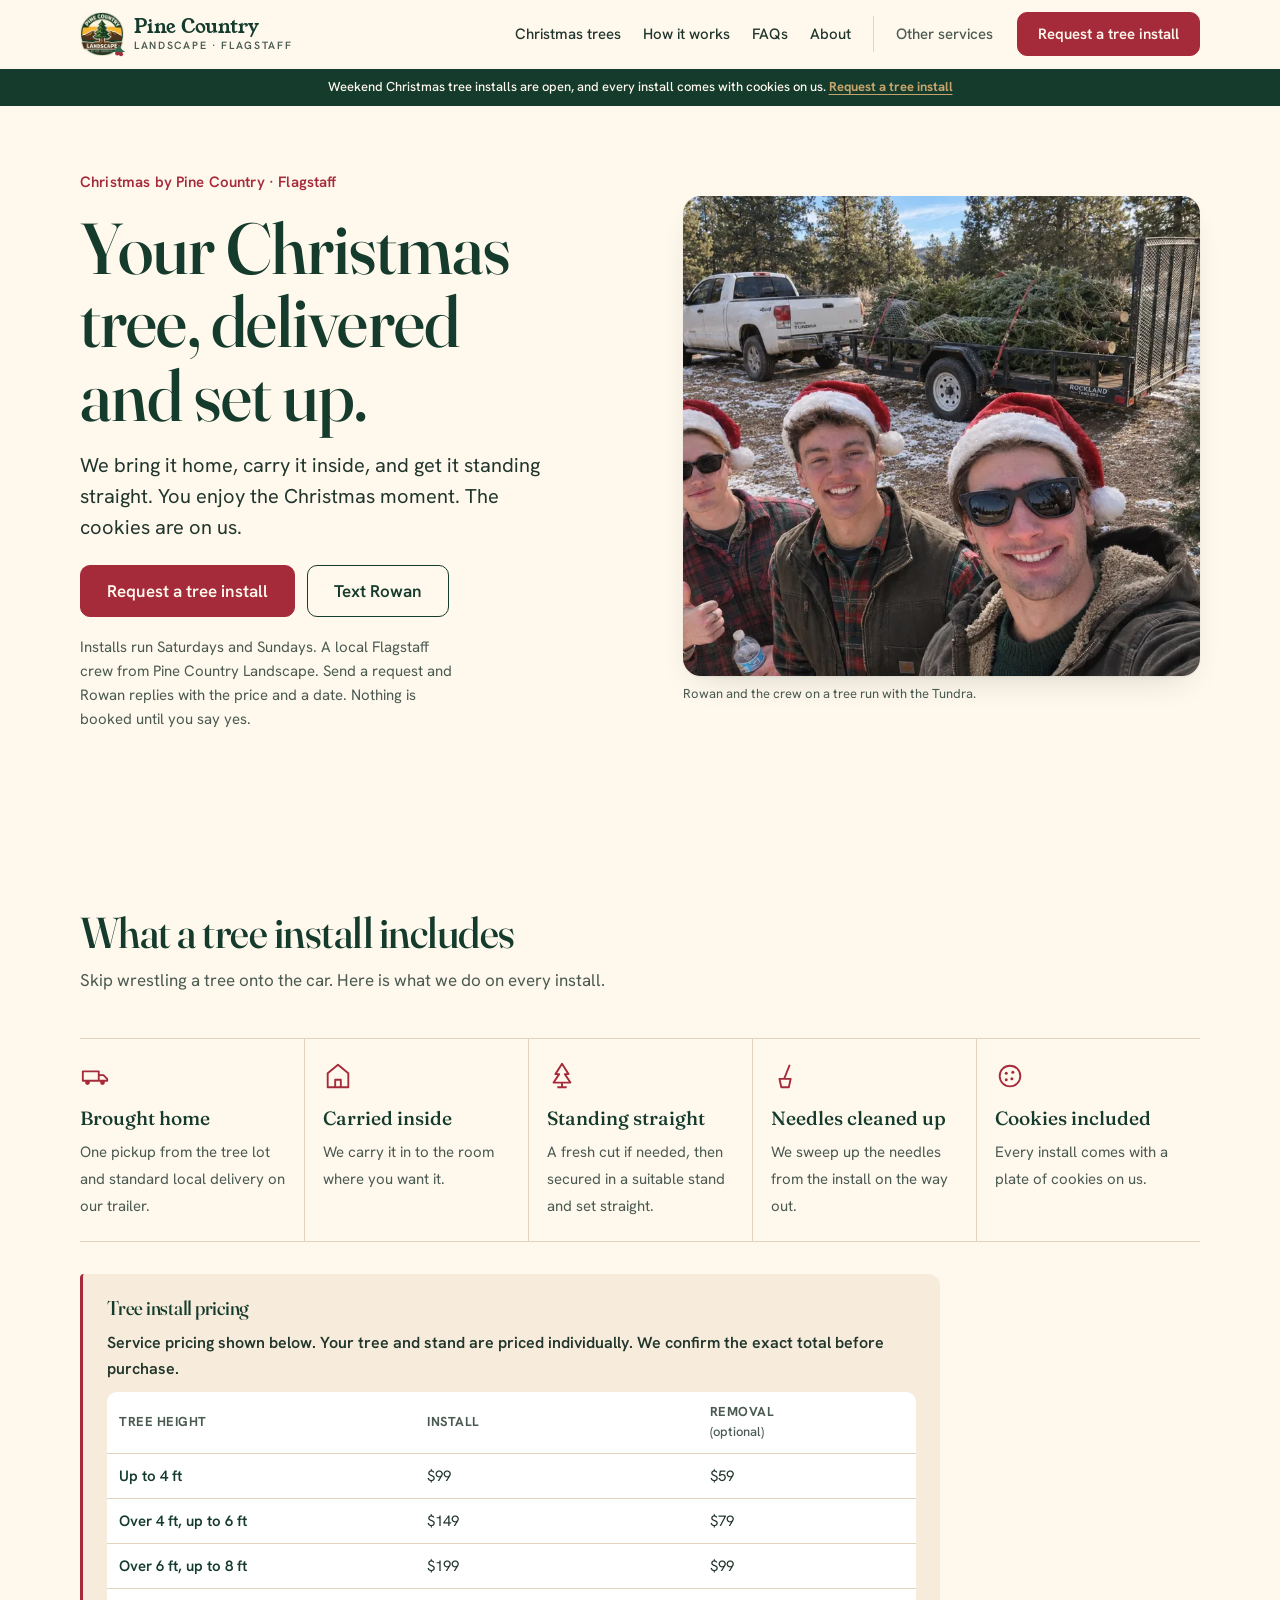
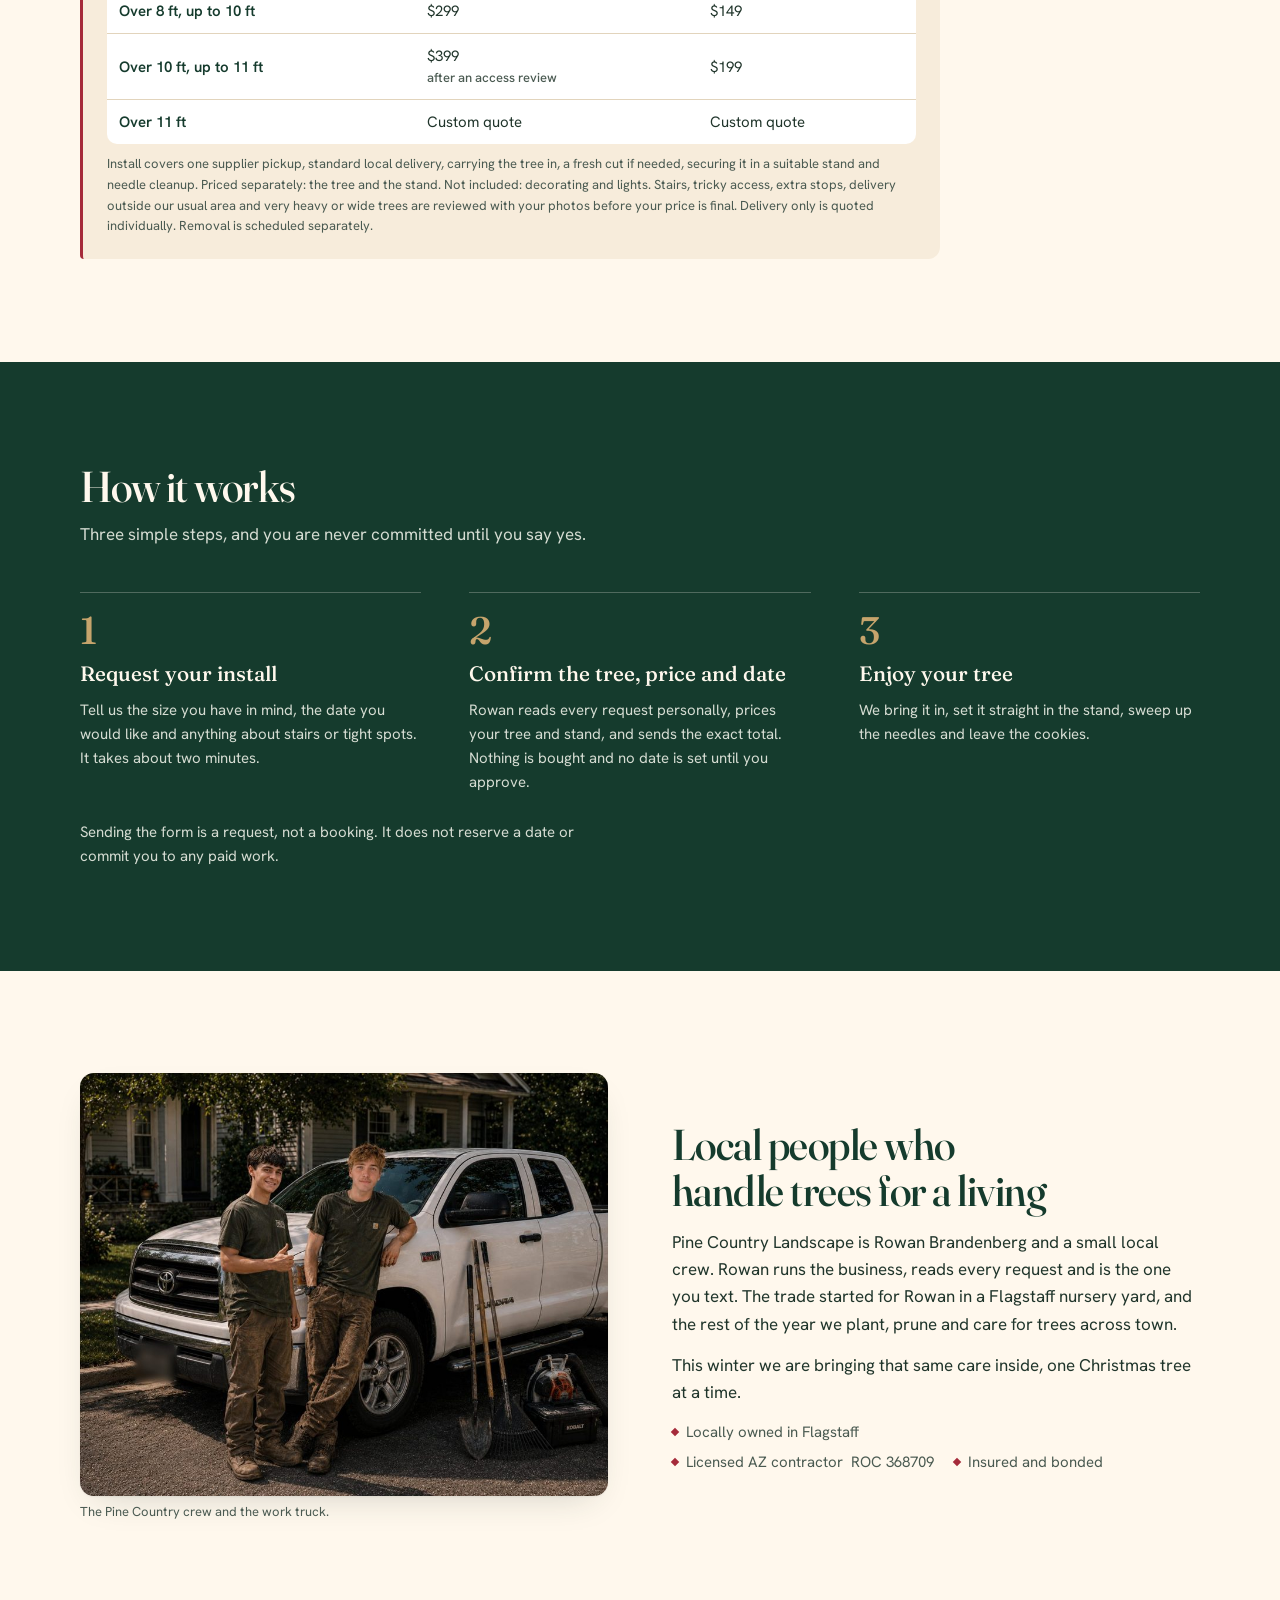
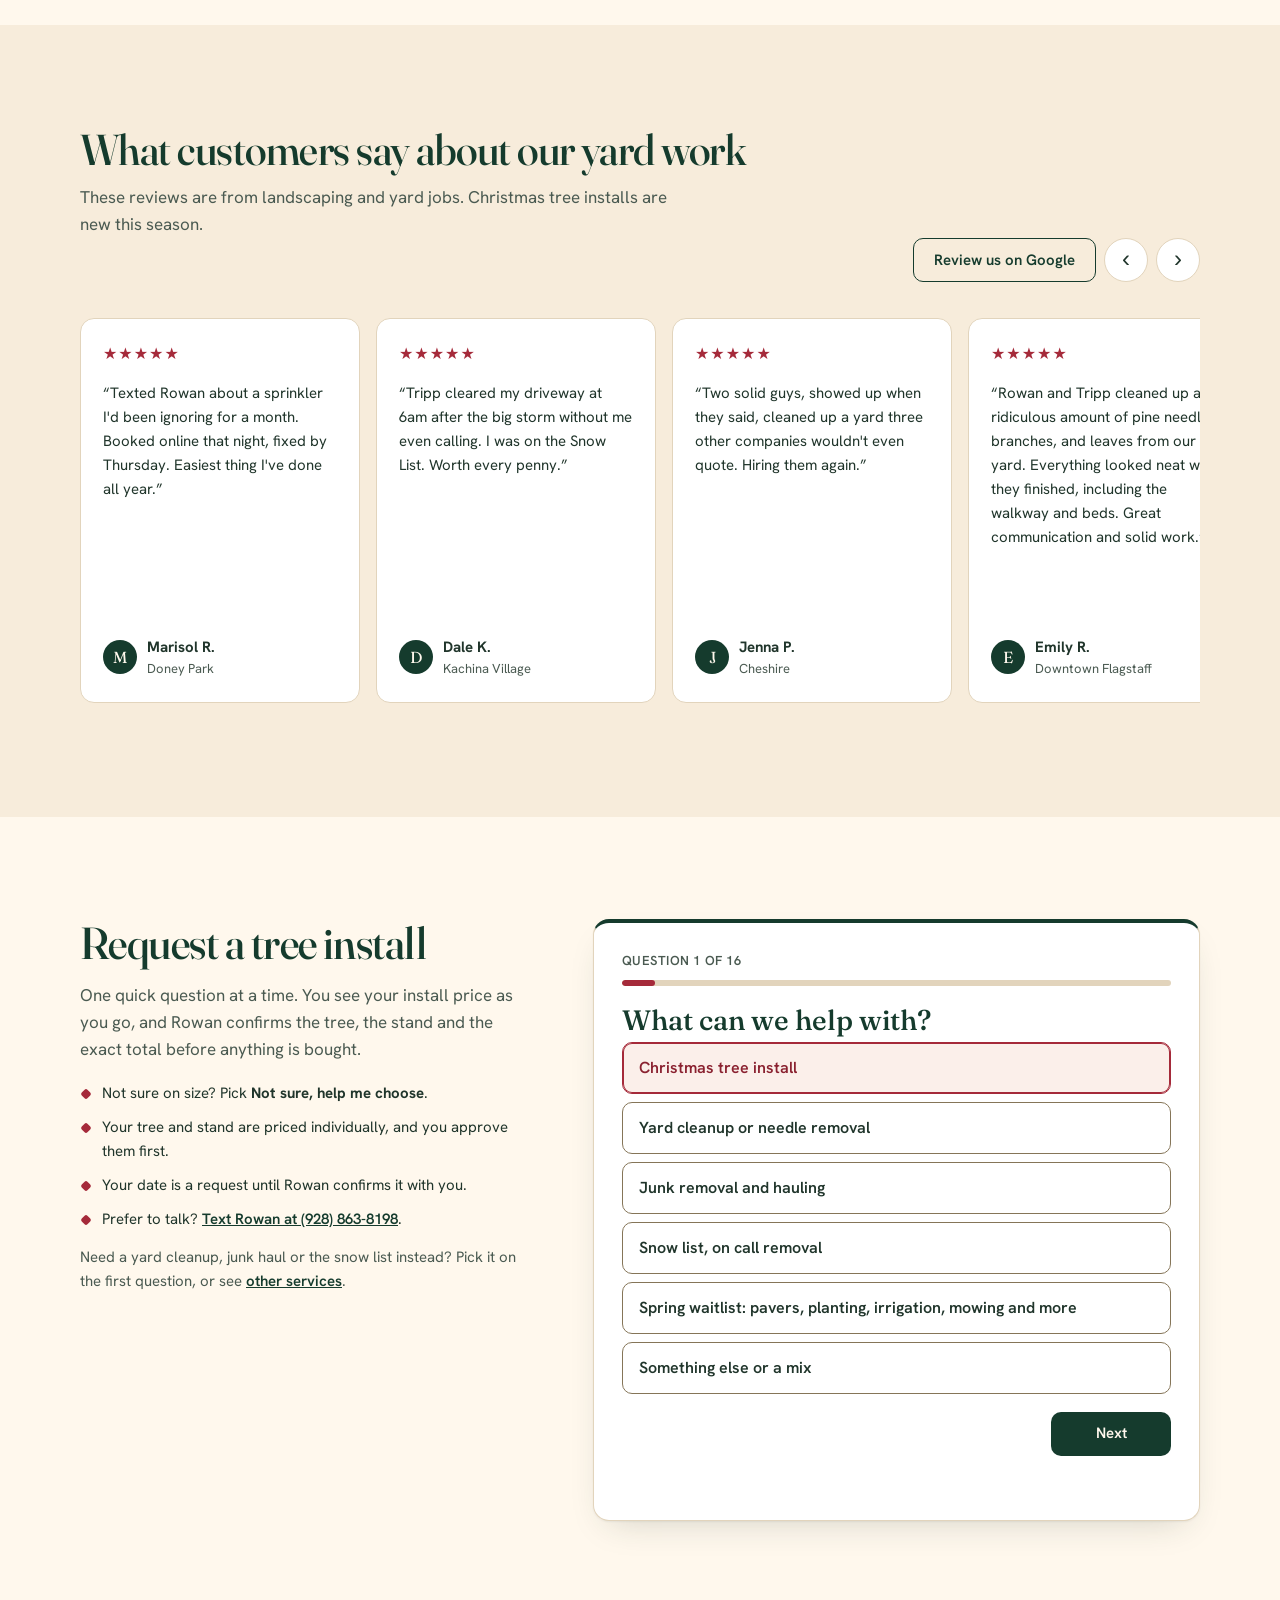
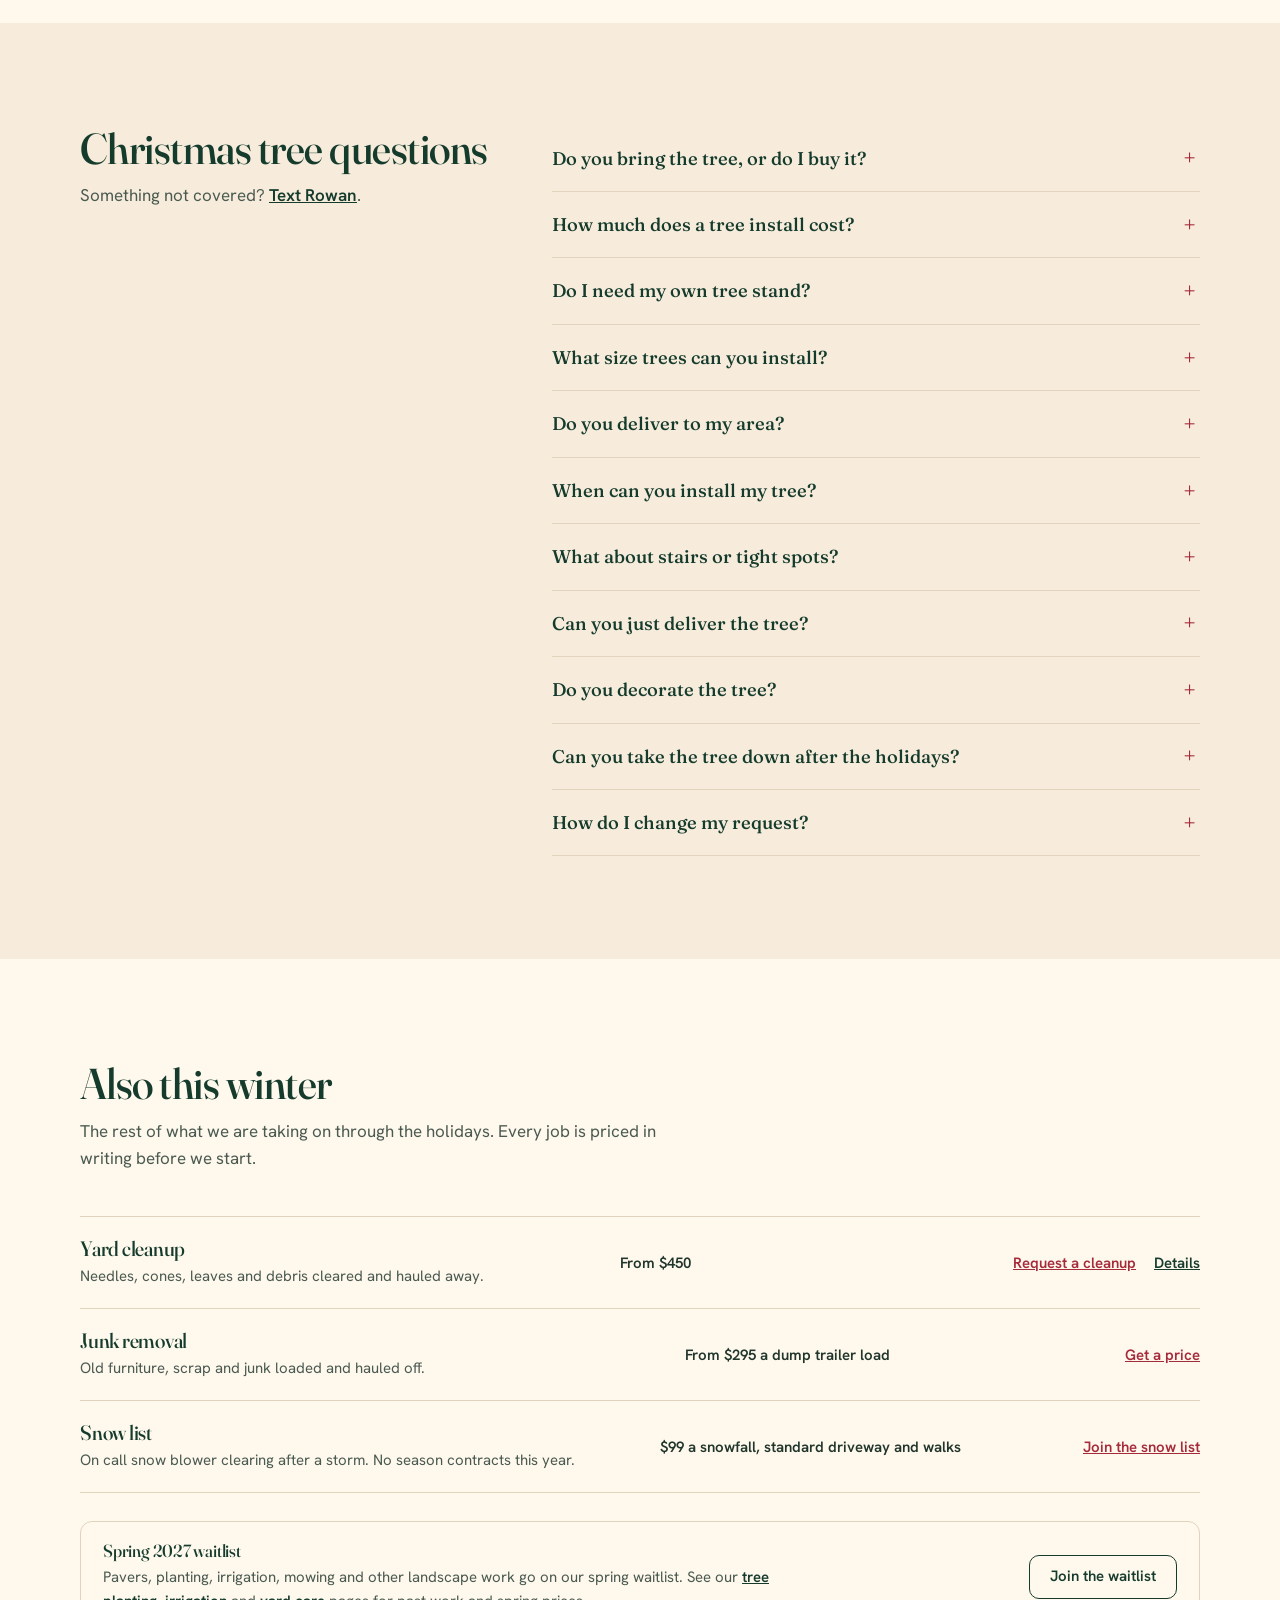
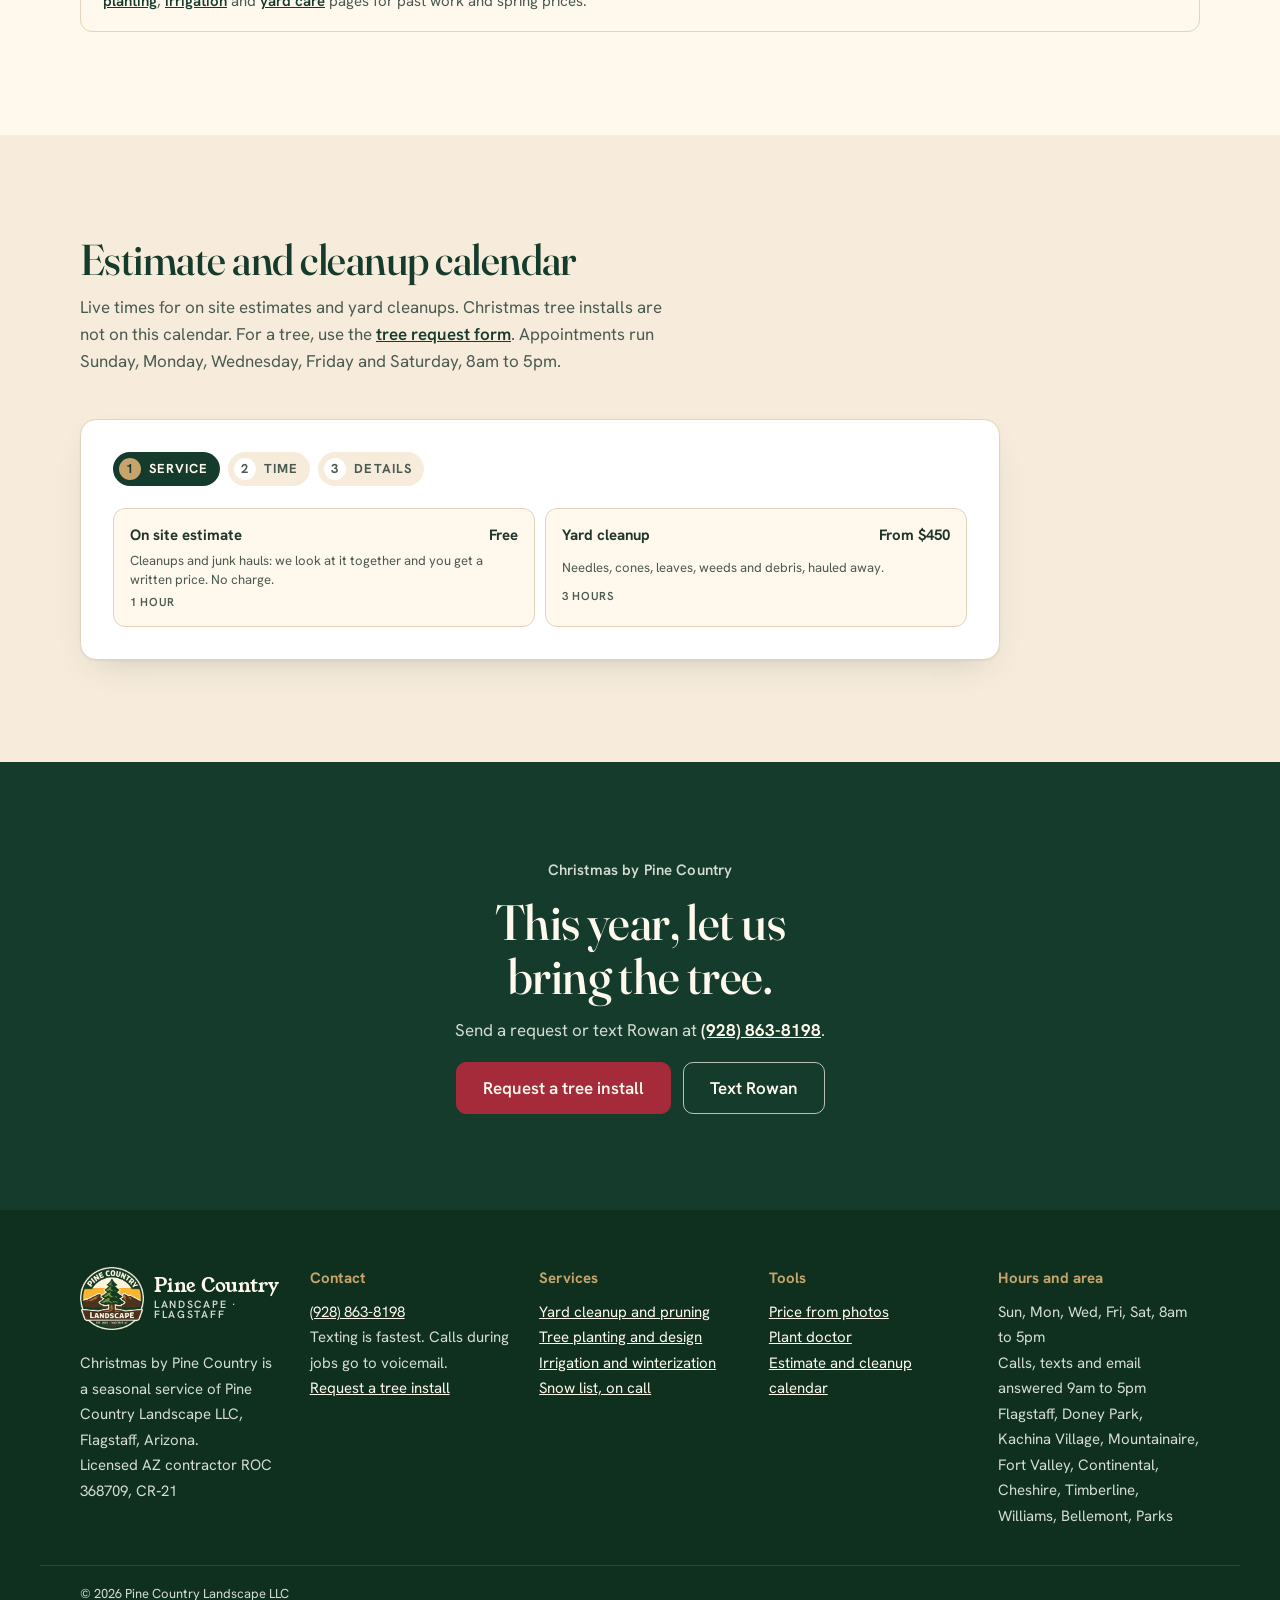
==== commit 486a9930: "Tree installs on weekends only config.js christmas.weekendsOnly: the form offers Saturday and Sunday" ====
--- a/index.html
+++ b/index.html
@@ -58,7 +58,7 @@
   </div>
 </header>
 
-<p class="season-bar xmas-strip" data-season>Christmas tree installs are open, and every install comes with cookies on us. <a href="#inquiry" data-holiday-pick="tree">Request a tree install</a></p>
+<p class="season-bar xmas-strip" data-season>Weekend Christmas tree installs are open, and every install comes with cookies on us. <a href="#inquiry" data-holiday-pick="tree">Request a tree install</a></p>
 
 <main id="main">
 
@@ -72,7 +72,7 @@
         <a class="btn btn-cran btn-lg" href="#inquiry" data-holiday-pick="tree" data-track="cta_click" data-label="hero">Request a tree install</a>
         <a class="btn btn-quiet btn-lg" data-sms="tree" href="sms:+19288638198" data-track="text_click" data-label="hero">Text Rowan</a>
       </div>
-      <p class="x-hero-note">A local Flagstaff crew from Pine Country Landscape. Send a request and Rowan replies with the price and a date. Nothing is booked until you say yes.</p>
+      <p class="x-hero-note">Installs run Saturdays and Sundays. A local Flagstaff crew from Pine Country Landscape. Send a request and Rowan replies with the price and a date. Nothing is booked until you say yes.</p>
     </div>
     <figure class="x-hero-art">
       <picture>
@@ -262,7 +262,8 @@
       </fieldset>
 
       <fieldset class="qs choice" data-step="when" data-for="tree" data-auto aria-describedby="iq-when-err">
-        <legend class="qs-q">When would you like it up?</legend>
+        <legend class="qs-q">Which weekend would you like it up?</legend>
+        <p class="qs-help">Tree installs run Saturdays and Sundays.</p>
         <div class="seg seg-list" data-when-opts>
           <label><input type="radio" name="when" value="date"><span>A specific day</span></label>
           <label><input type="radio" name="when" value="weekend"><span>A weekend</span></label>
@@ -371,7 +372,7 @@
       <details><summary>Do I need my own tree stand?</summary><p>You can use your own stand once we check that it fits the tree's height and trunk and the stand maker's limits. If it does not fit, or you do not have one, we price a stand for you separately.</p></details>
       <details><summary>What size trees can you install?</summary><p>Pick the height you have in mind on the form. Not sure? Choose Not sure, help me choose, add your ceiling height, and Rowan helps you pick.</p></details>
       <details><summary>Do you deliver to my area?</summary><p>Our service area is Flagstaff and about 25 minutes out: Doney Park, Kachina Village, Mountainaire, Fort Valley, Continental, Cheshire, Timberline, Williams, Bellemont and Parks. A little farther out? Ask anyway.</p></details>
-      <details><summary>When can you install my tree?</summary><p>Pick a preferred day or weekend on the form, or tell us you are flexible. It stays a request until Rowan confirms a date with you. Nothing is reserved before then.</p></details>
+      <details><summary>When can you install my tree?</summary><p>Tree installs run on Saturdays and Sundays. Pick the weekend you want on the form, or tell us any weekend works. It stays a request until Rowan confirms a date with you. Nothing is reserved before then.</p></details>
       <details><summary>What about stairs or tight spots?</summary><p>Tell us about stairs, narrow halls or gates on the form, and a photo of the doorway helps. Rowan reviews it before your price is final, so there are no surprises on install day.</p></details>
       <details><summary>Can you just deliver the tree?</summary><p>Yes. Delivery only is quoted individually, so pick Just deliver it on the form and Rowan sends you a price.</p></details>
       <details><summary>Do you decorate the tree?</summary><p>The install covers bringing the tree in, setting it straight in the stand and cleaning up the needles. It does not include lights or decorating. If you would like help with those, mention it and Rowan will tell you if it is possible.</p></details>
